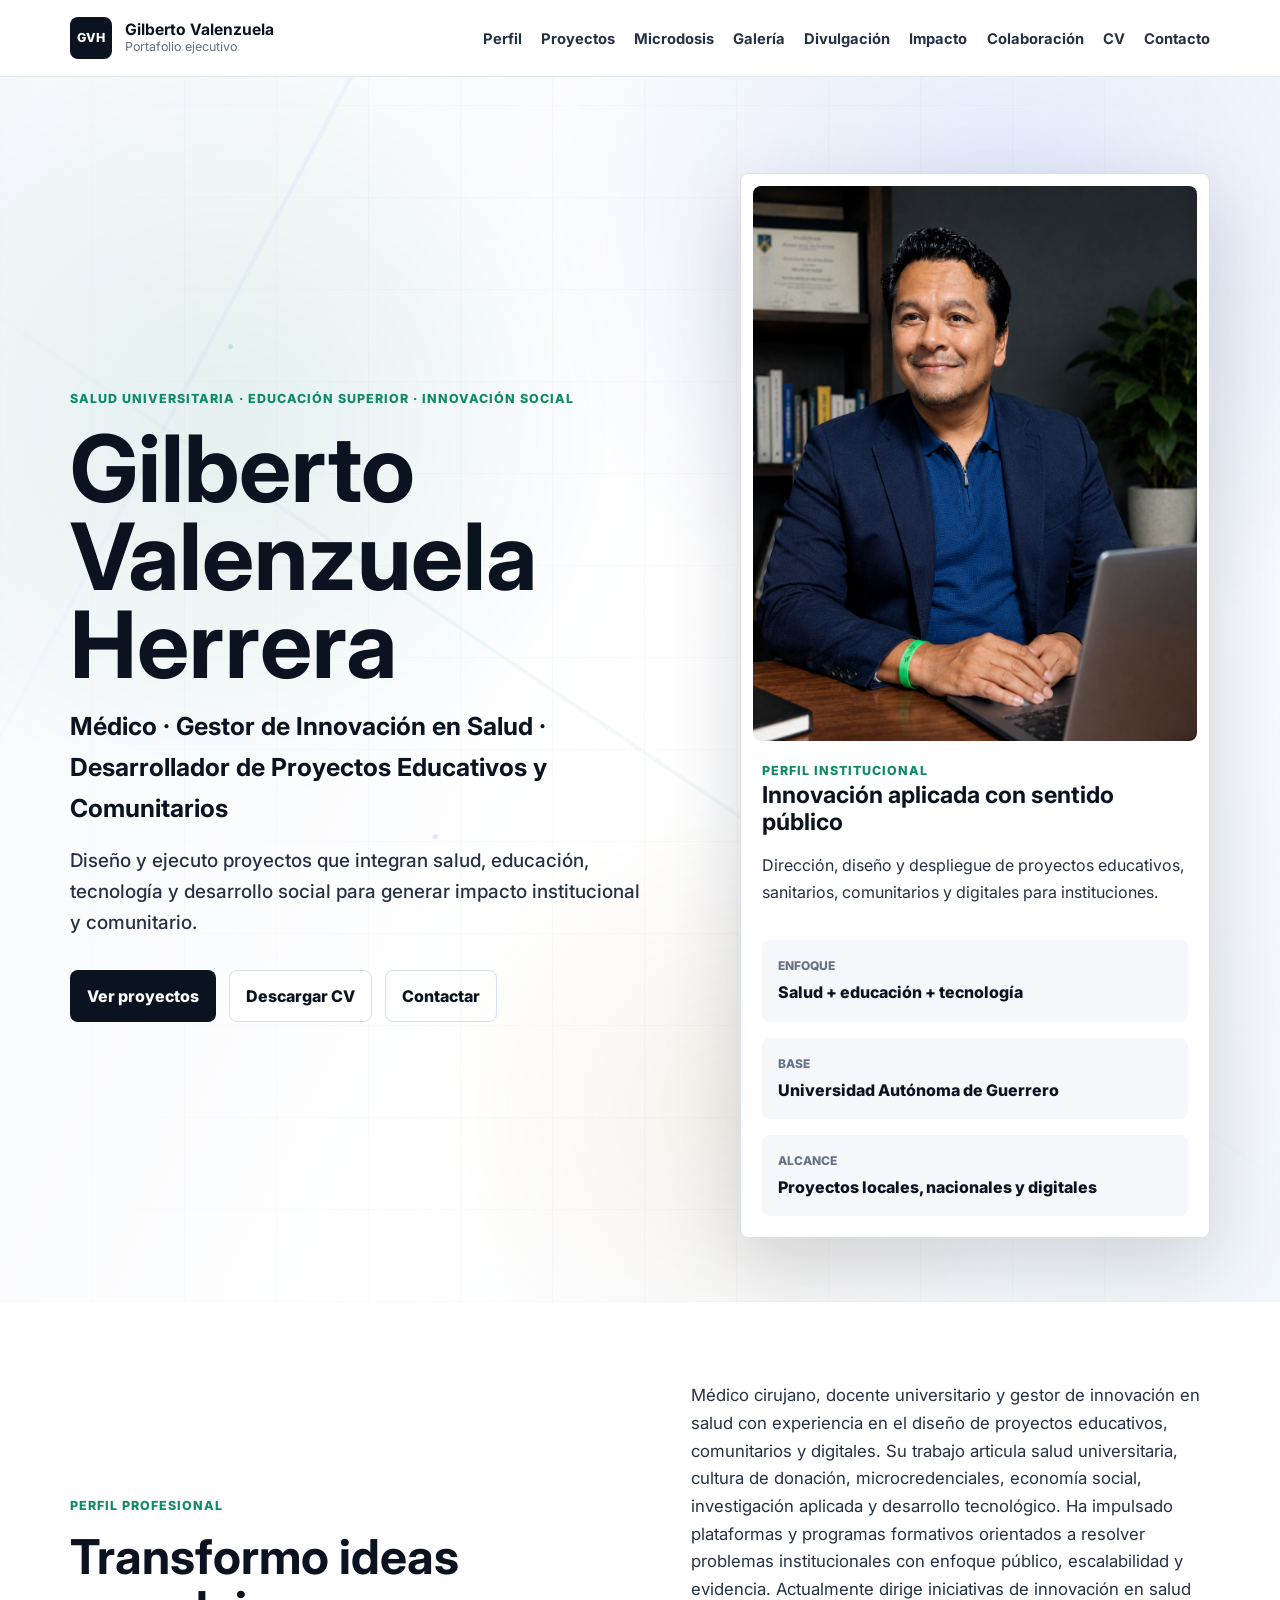
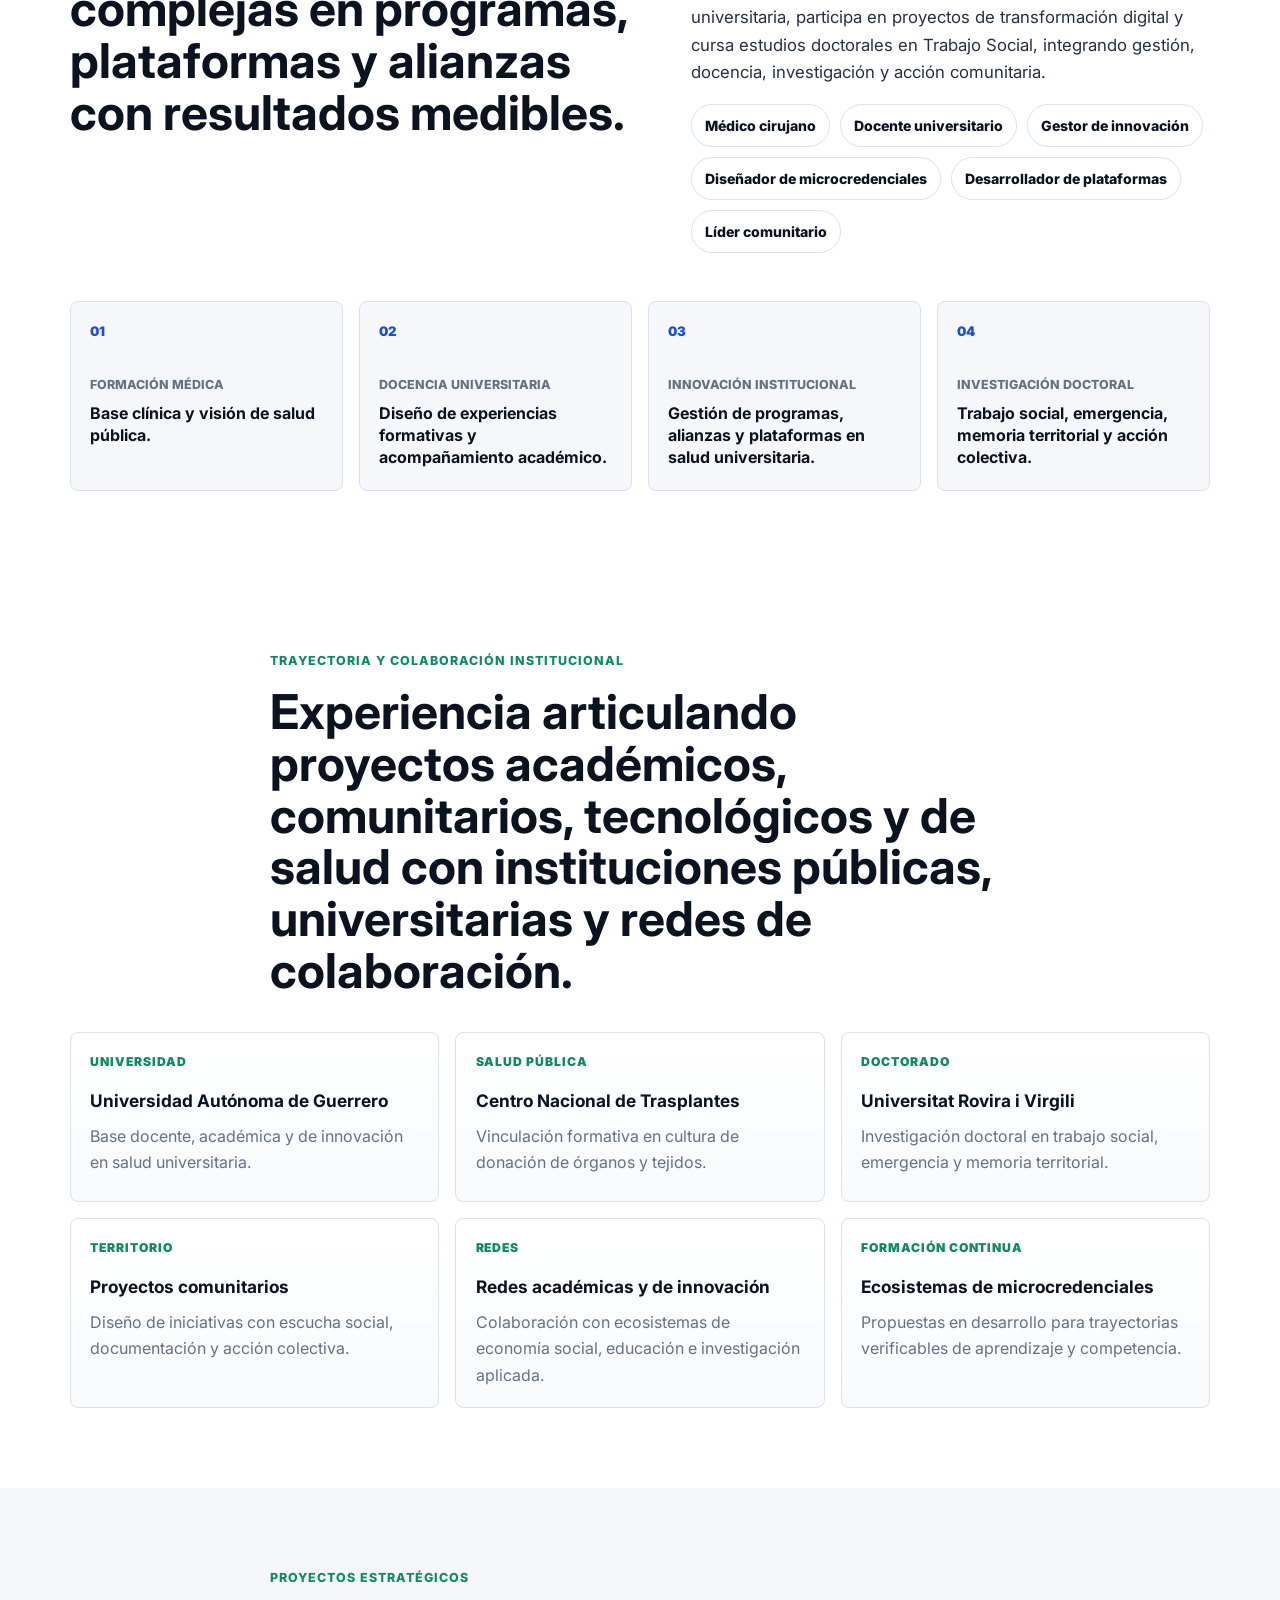
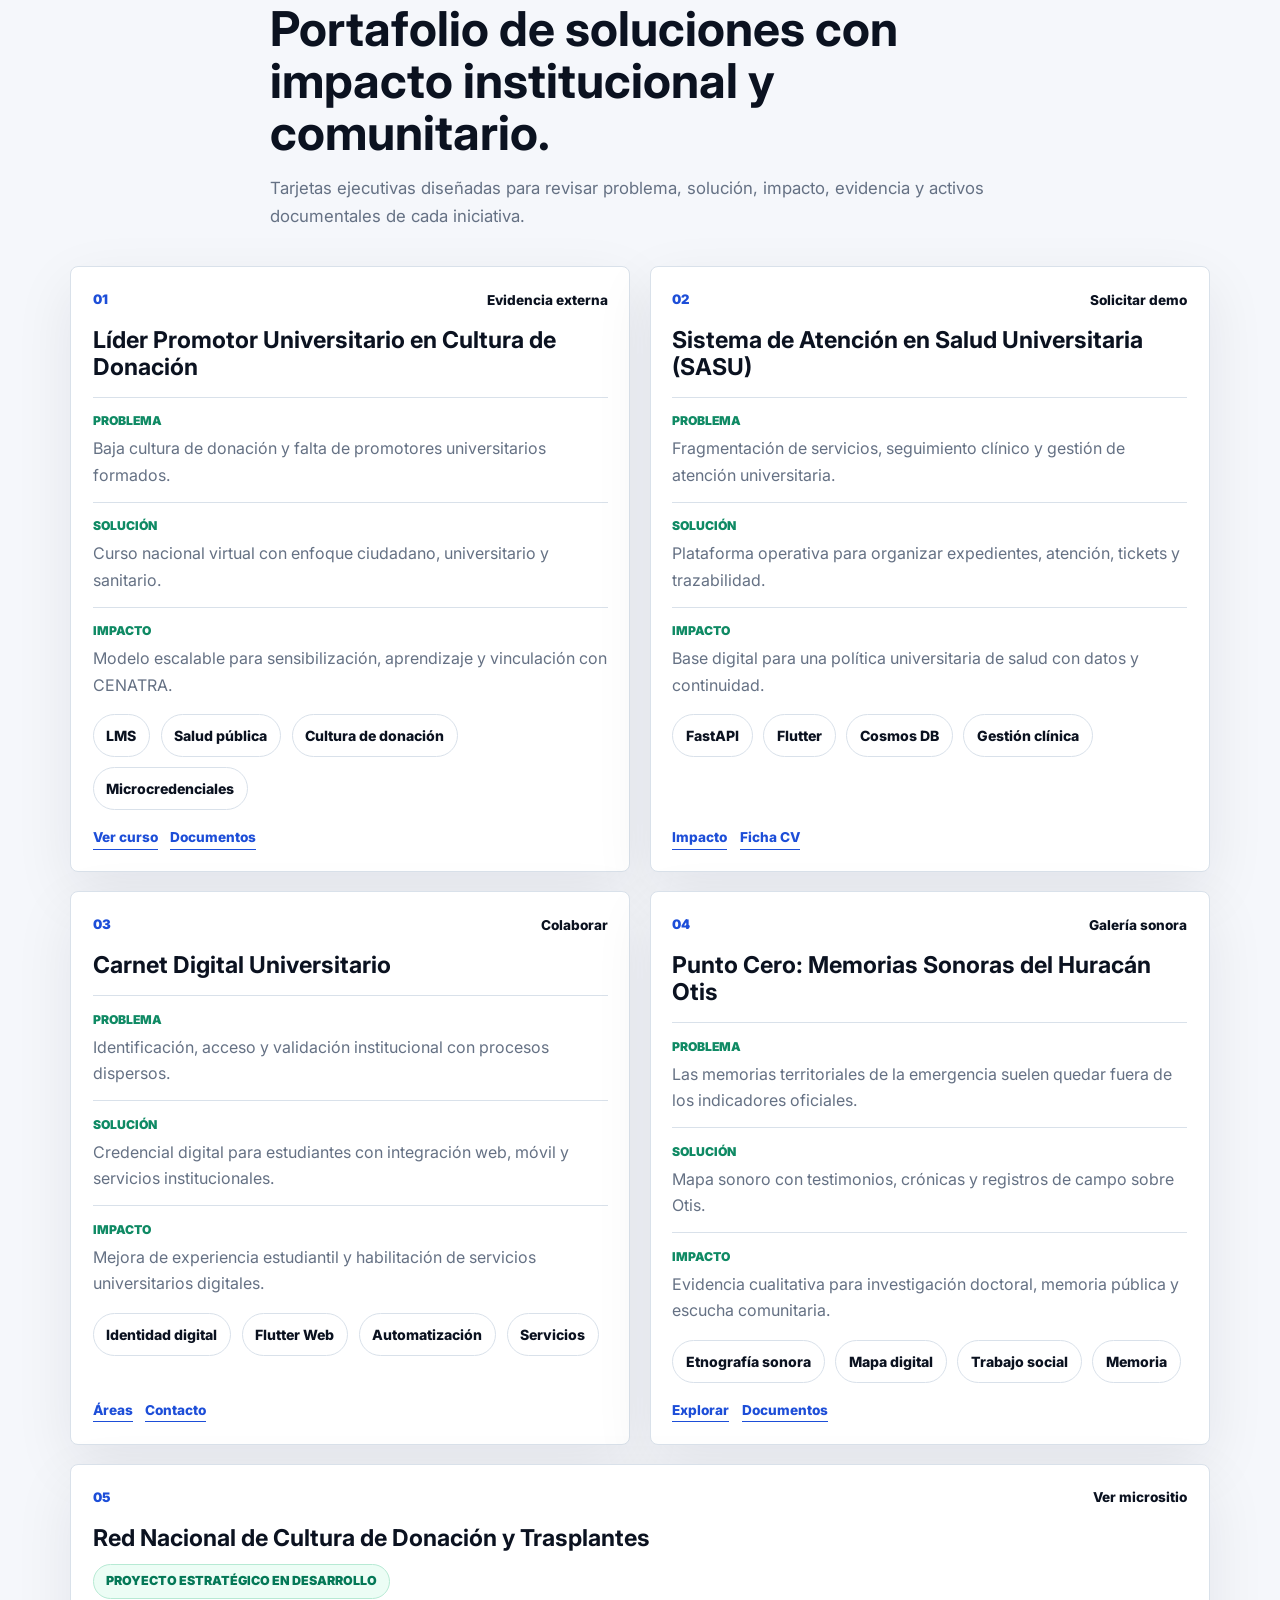
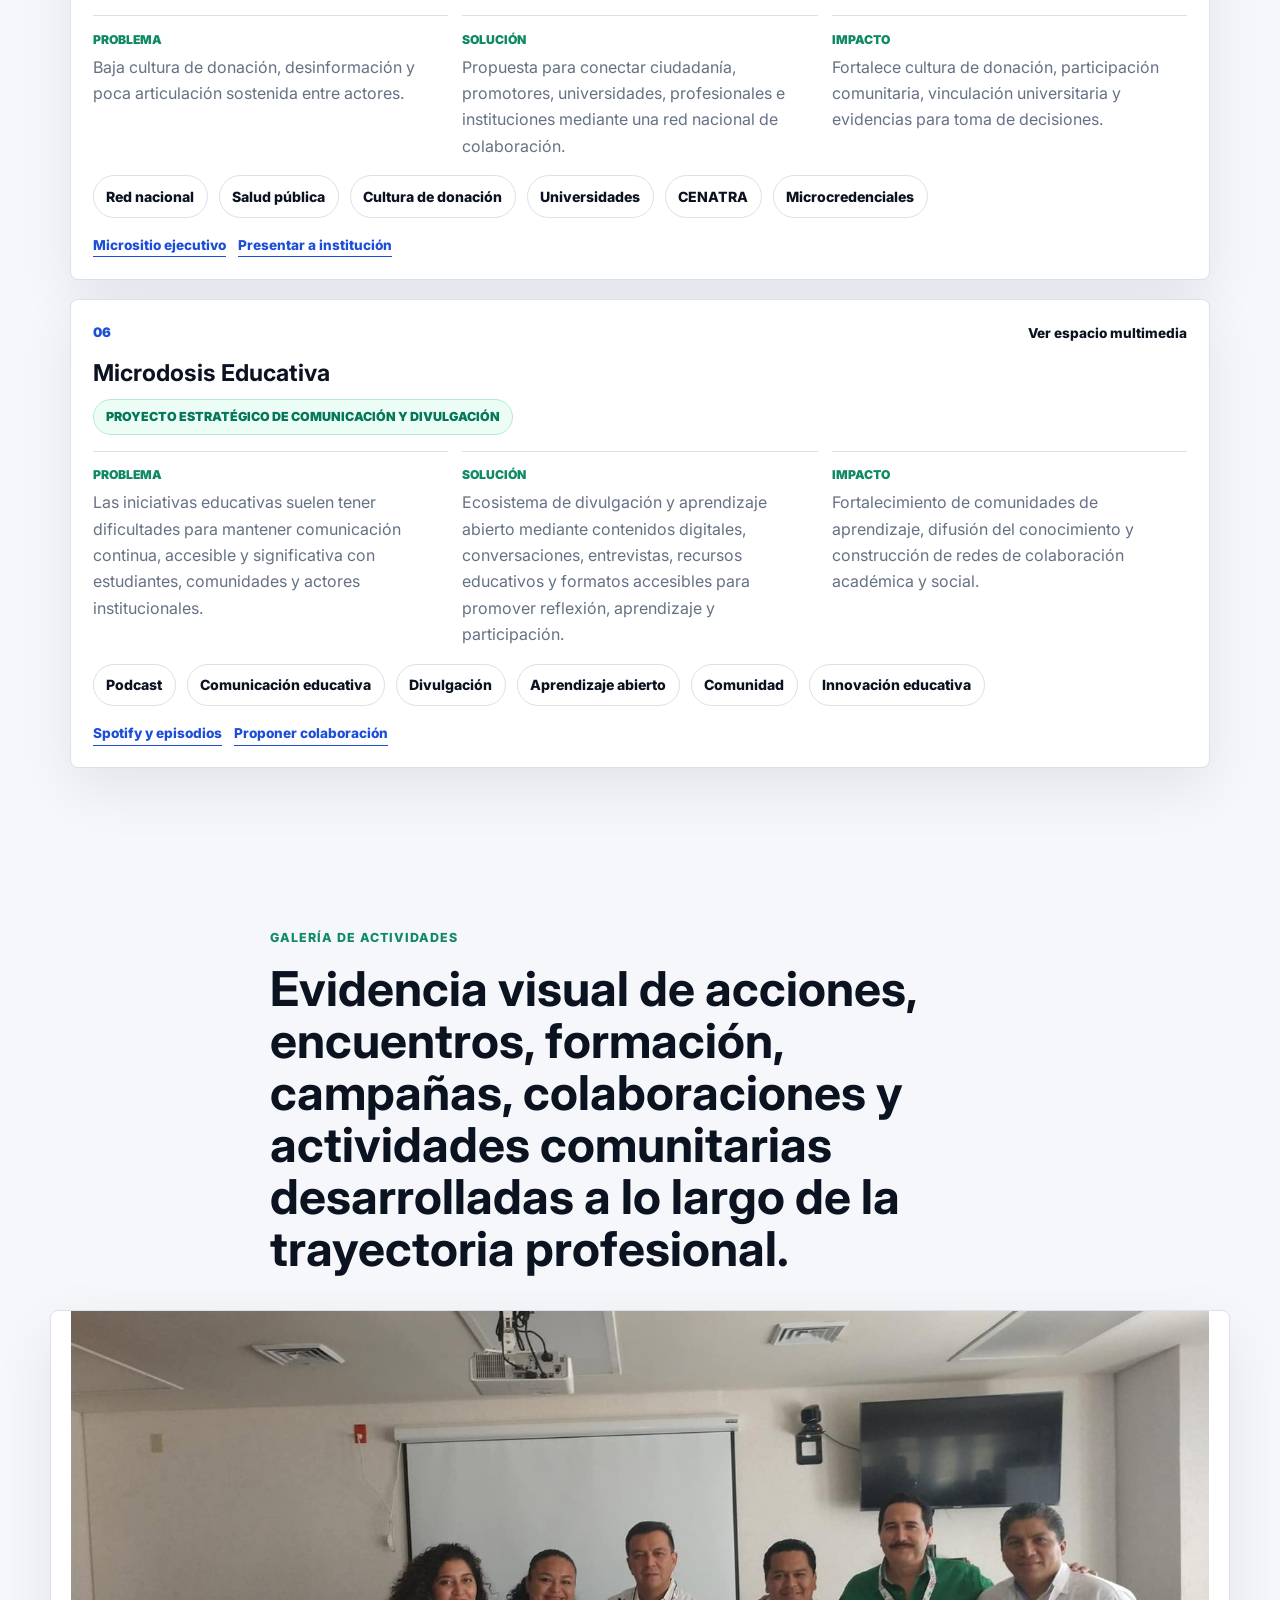
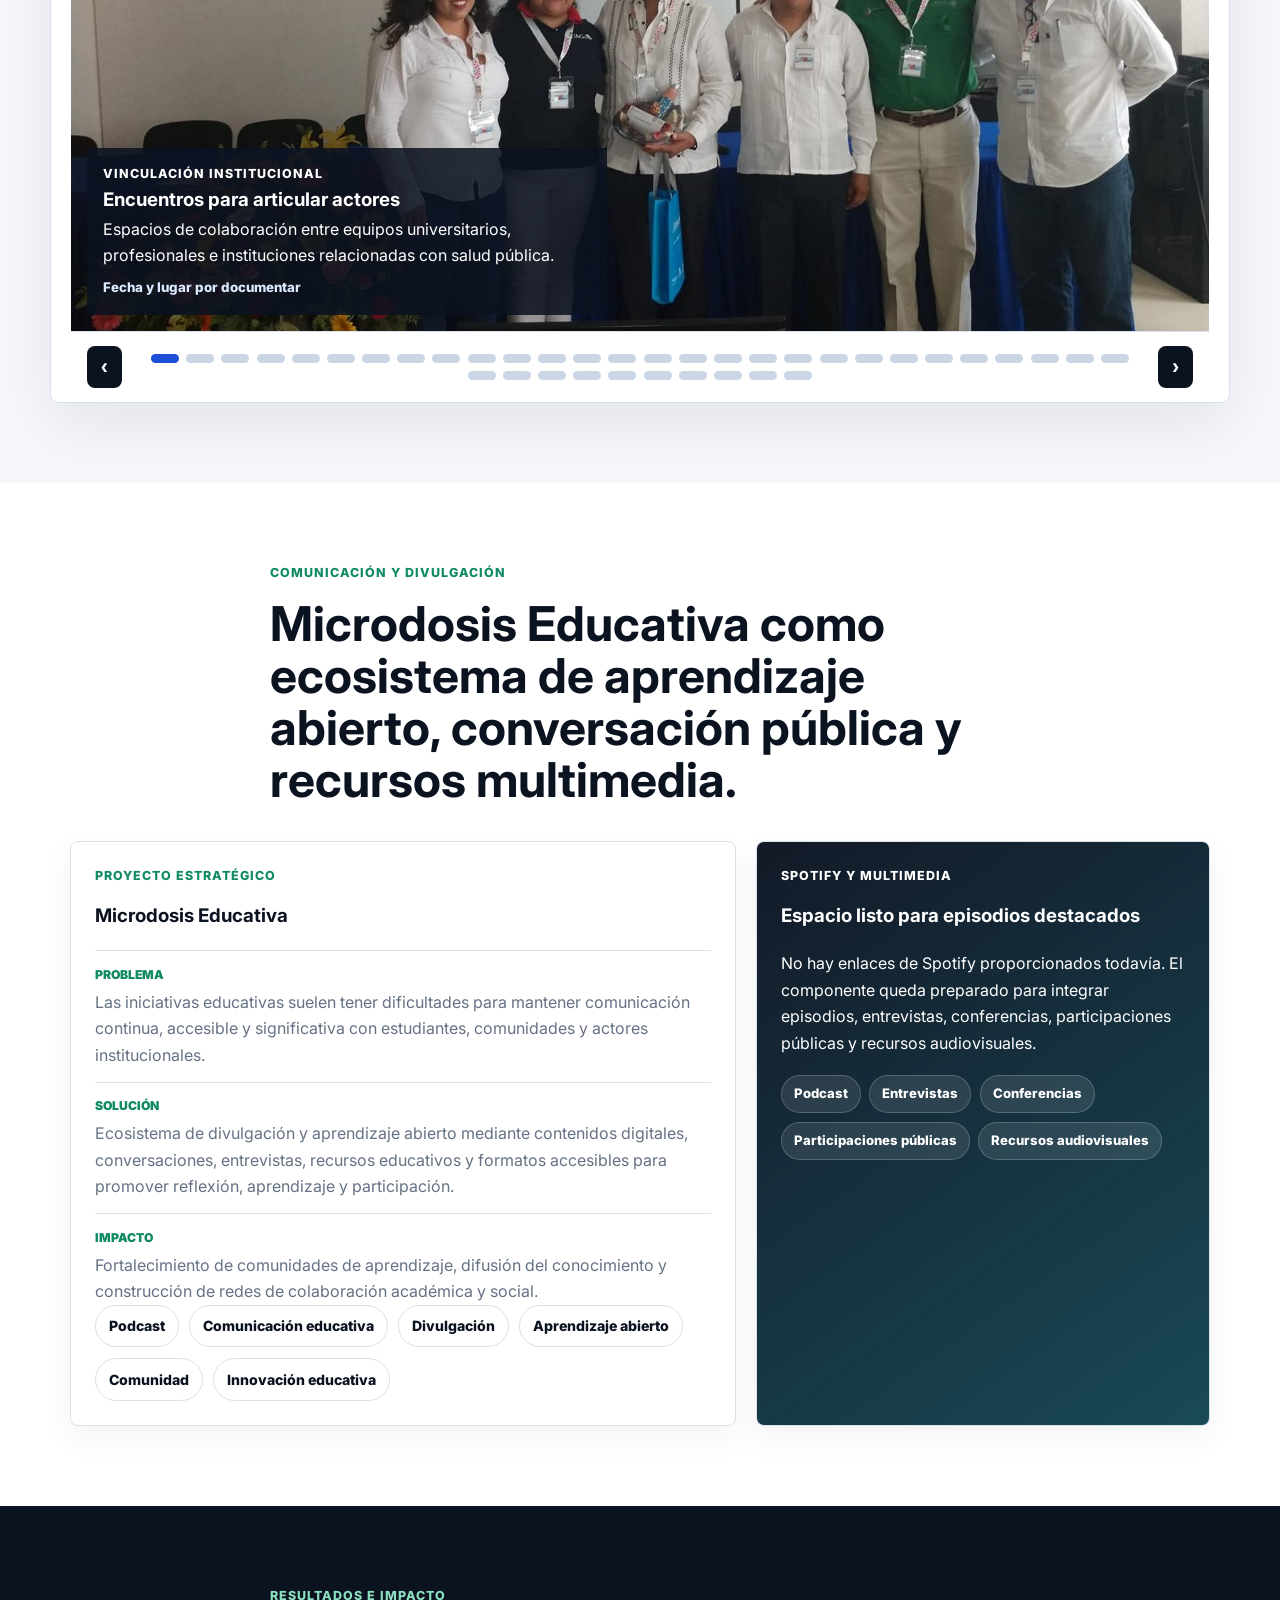
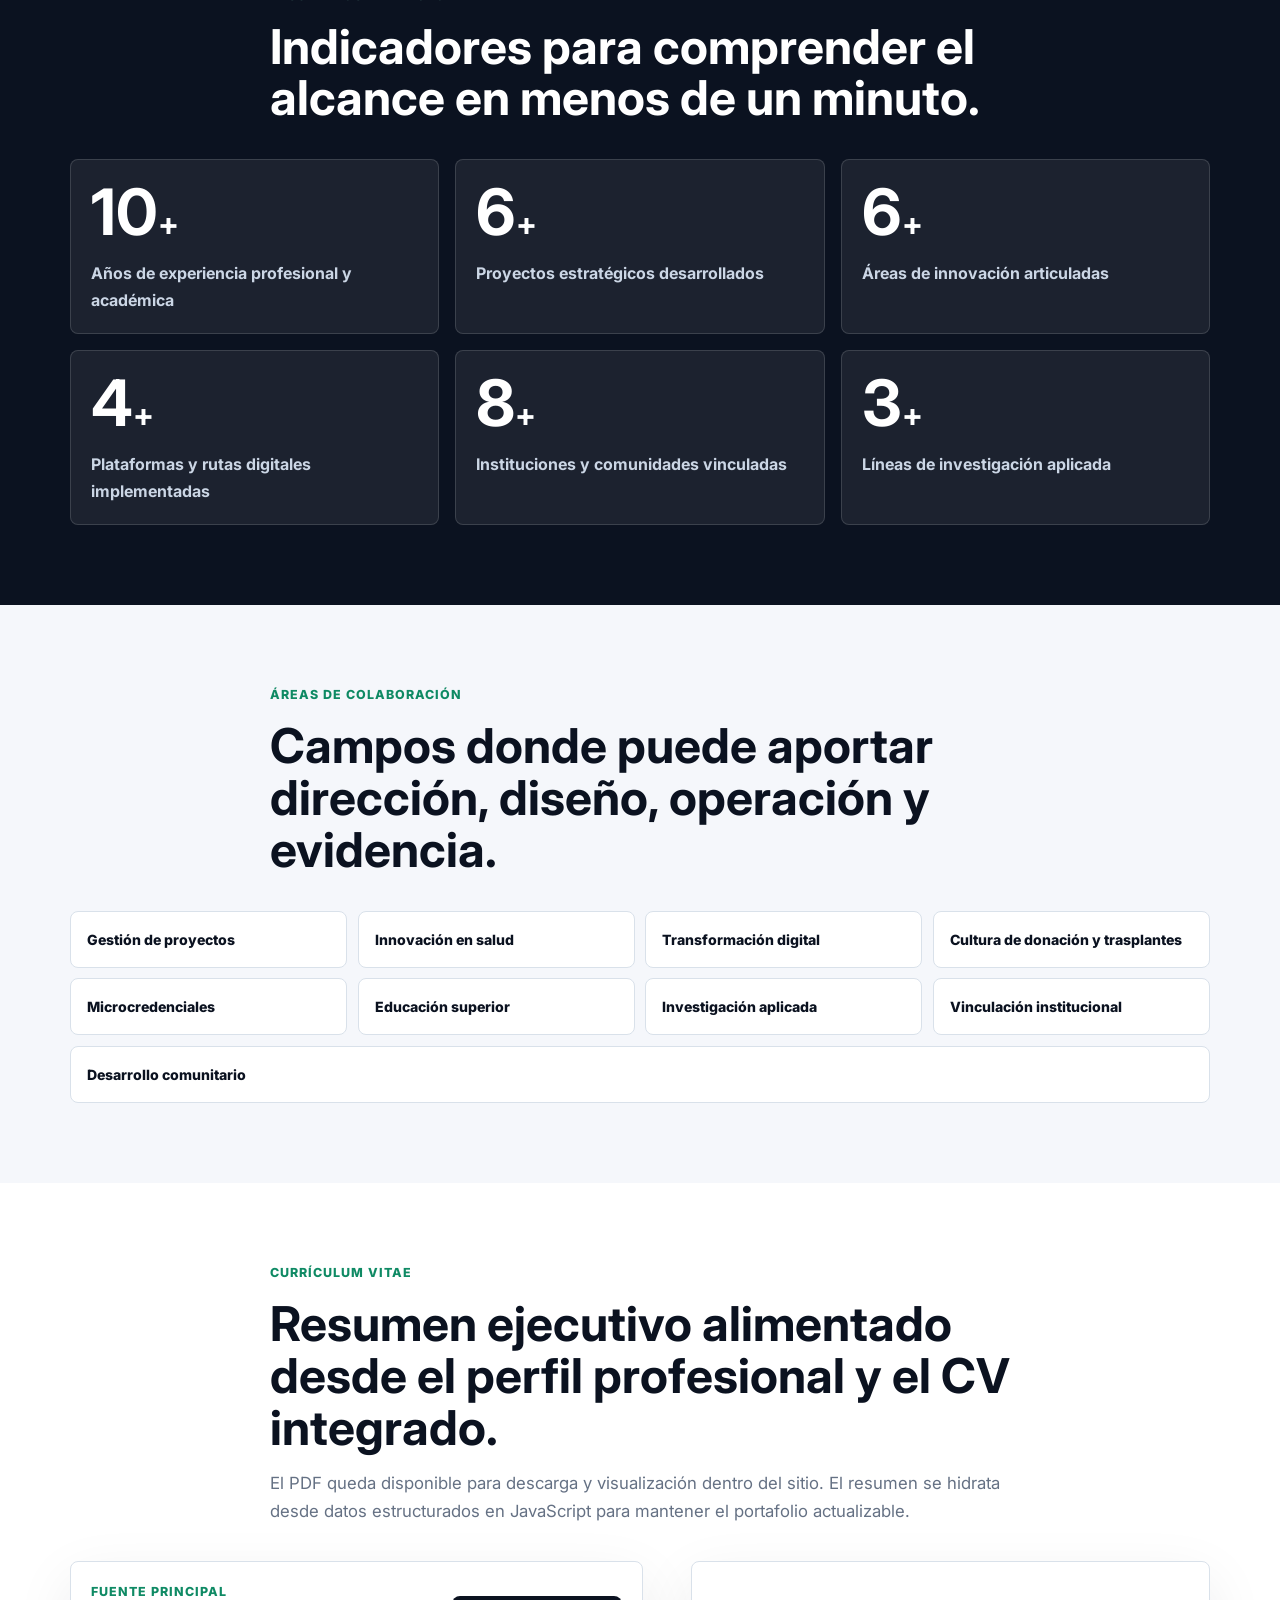
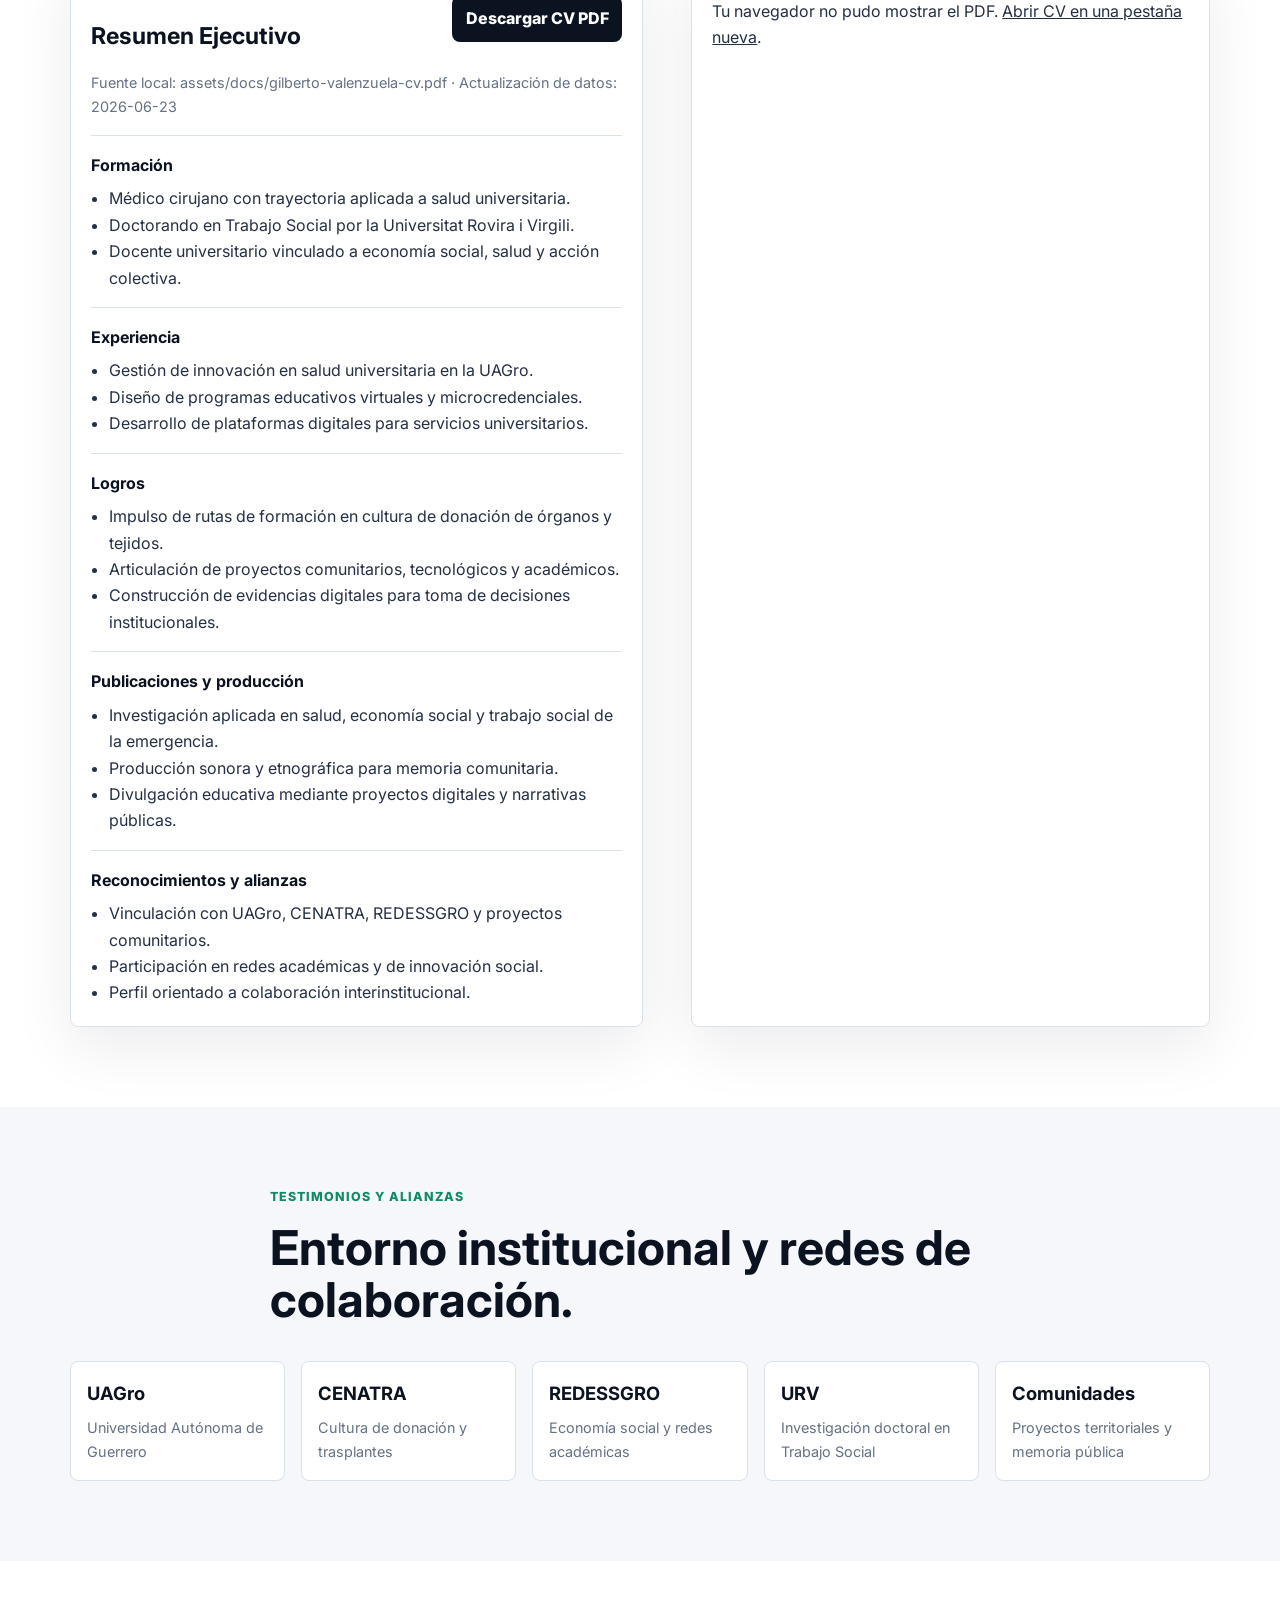
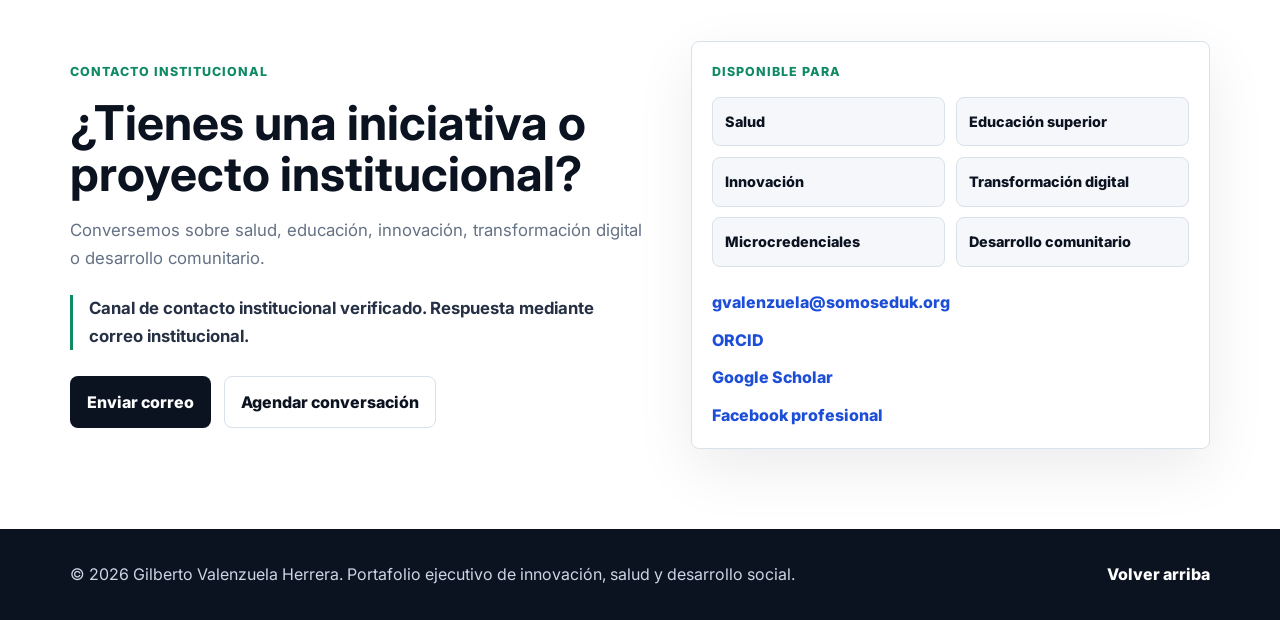
==== index.html @ 9e5cc642 "Reubica galeria y Microdosis en CVU" ====
﻿<!DOCTYPE html>
<html lang="es">
<head>
    <meta charset="UTF-8">
    <meta name="viewport" content="width=device-width, initial-scale=1.0">
    <title>Gilberto Valenzuela Herrera | CVU Digital y Portafolio Ejecutivo</title>
    <meta name="description" content="Médico, gestor de innovación en salud y desarrollador de proyectos educativos, tecnológicos y comunitarios.">
    <meta name="author" content="Gilberto Valenzuela Herrera">
    <meta name="theme-color" content="#0b1220">
    <meta property="og:type" content="profile">
    <meta property="og:title" content="Gilberto Valenzuela Herrera | CVU Digital y Portafolio Ejecutivo">
    <meta property="og:description" content="Médico, gestor de innovación en salud y desarrollador de proyectos educativos, tecnológicos y comunitarios.">
    <meta property="og:url" content="https://cvu.somoseduk.org/">
    <meta property="og:image" content="https://cvu.somoseduk.org/assets/img/gilberto-valenzuela-hero.png">
    <meta property="og:image:alt" content="Retrato profesional de Gilberto Valenzuela Herrera">
    <meta property="og:locale" content="es_MX">
    <link rel="canonical" href="https://cvu.somoseduk.org/">
    <link rel="preconnect" href="https://fonts.googleapis.com">
    <link rel="preconnect" href="https://fonts.gstatic.com" crossorigin>
    <link href="https://fonts.googleapis.com/css2?family=Inter:wght@400;500;600;700;800&display=swap" rel="stylesheet">
    <link rel="stylesheet" href="styles.css">
    <script type="application/ld+json">
    {
        "@context": "https://schema.org",
        "@type": "Person",
        "name": "Gilberto Valenzuela Herrera",
        "jobTitle": "Medico, gestor de innovacion en salud y desarrollador de proyectos educativos",
        "affiliation": {
            "@type": "CollegeOrUniversity",
            "name": "Universidad Autonoma de Guerrero"
        },
        "url": "https://cvu.somoseduk.org/",
        "sameAs": [
            "https://orcid.org/0000-0003-2443-1051",
            "https://scholar.google.es/citations?user=XbuuacoAAAAJ&hl=es",
            "https://www.facebook.com/Dr.Gilface/"
        ],
        "knowsAbout": [
            "Innovacion en salud",
            "Educacion superior",
            "Microcredenciales",
            "Transformacion digital",
            "Trabajo social de la emergencia",
            "Desarrollo comunitario"
        ]
    }
    </script>
</head>
<body>
    <a class="skip-link" href="#contenido">Saltar al contenido</a>

    <header class="site-header" data-header>
        <div class="container nav-shell">
            <a class="brand" href="#inicio" aria-label="Ir al inicio">
                <span class="brand-mark" aria-hidden="true">GVH</span>
                <span>
                    <strong>Gilberto Valenzuela</strong>
                    <small>Portafolio ejecutivo</small>
                </span>
            </a>

            <button class="menu-toggle" id="mobile-menu" type="button" aria-label="Abrir menú" aria-expanded="false" aria-controls="primary-nav">
                <span></span>
                <span></span>
                <span></span>
            </button>

            <nav class="primary-nav" id="primary-nav" aria-label="Navegación principal">
                <ul class="nav-links">
                    <li><a href="#perfil">Perfil</a></li>
                    <li><a href="#proyectos">Proyectos</a></li>
                    <li><a href="#microdosis">Microdosis</a></li>
                    <li><a href="#galeria">Galería</a></li>
                    <li><a href="#comunicacion">Divulgación</a></li>
                    <li><a href="#impacto">Impacto</a></li>
                    <li><a href="#colaboracion">Colaboración</a></li>
                    <li><a href="#cv">CV</a></li>
                    <li><a href="#contacto">Contacto</a></li>
                </ul>
            </nav>
        </div>
    </header>

    <main id="contenido">
        <section id="inicio" class="hero section">
            <div class="container hero-grid">
                <div class="hero-copy reveal">
                    <p class="eyebrow">Salud universitaria · Educación superior · Innovación social</p>
                    <h1>Gilberto Valenzuela Herrera</h1>
                    <p class="hero-subtitle">Médico · Gestor de Innovación en Salud · Desarrollador de Proyectos Educativos y Comunitarios</p>
                    <p class="hero-lede">Diseño y ejecuto proyectos que integran salud, educación, tecnología y desarrollo social para generar impacto institucional y comunitario.</p>
                    <div class="hero-actions" aria-label="Acciones principales">
                        <a class="btn btn-primary" href="#proyectos">Ver proyectos</a>
                        <a class="btn btn-secondary" href="assets/docs/gilberto-valenzuela-cv.pdf" download>Descargar CV</a>
                        <a class="btn btn-ghost" href="#contacto">Contactar</a>
                    </div>
                </div>

                <aside class="hero-portrait-card reveal" aria-label="Retrato y resumen ejecutivo">
                    <figure class="hero-portrait-frame">
                        <img src="assets/img/gilberto-valenzuela-hero.png" alt="Retrato profesional de Gilberto Valenzuela Herrera" width="1536" height="2048">
                    </figure>
                    <div class="hero-portrait-summary">
                        <div>
                            <p class="card-label">Perfil institucional</p>
                            <h2>Innovación aplicada con sentido público</h2>
                            <p>Dirección, diseño y despliegue de proyectos educativos, sanitarios, comunitarios y digitales para instituciones.</p>
                        </div>
                        <dl class="hero-proof">
                            <div>
                                <dt>Enfoque</dt>
                                <dd>Salud + educación + tecnología</dd>
                            </div>
                            <div>
                                <dt>Base</dt>
                                <dd>Universidad Autónoma de Guerrero</dd>
                            </div>
                            <div>
                                <dt>Alcance</dt>
                                <dd>Proyectos locales, nacionales y digitales</dd>
                            </div>
                        </dl>
                    </div>
                </aside>
            </div>
        </section>

        <section id="perfil" class="section profile-section">
            <div class="container two-column">
                <div class="section-copy reveal">
                    <p class="eyebrow">Perfil profesional</p>
                    <h2>Transformo ideas complejas en programas, plataformas y alianzas con resultados medibles.</h2>
                </div>
                <div class="profile-text reveal">
                    <p>
                        Médico cirujano, docente universitario y gestor de innovación en salud con experiencia en el diseño de proyectos educativos, comunitarios y digitales. Su trabajo articula salud universitaria, cultura de donación, microcredenciales, economía social, investigación aplicada y desarrollo tecnológico. Ha impulsado plataformas y programas formativos orientados a resolver problemas institucionales con enfoque público, escalabilidad y evidencia. Actualmente dirige iniciativas de innovación en salud universitaria, participa en proyectos de transformación digital y cursa estudios doctorales en Trabajo Social, integrando gestión, docencia, investigación y acción comunitaria.
                    </p>
                    <div class="capability-strip" aria-label="Capacidades destacadas">
                        <span>Médico cirujano</span>
                        <span>Docente universitario</span>
                        <span>Gestor de innovación</span>
                        <span>Diseñador de microcredenciales</span>
                        <span>Desarrollador de plataformas</span>
                        <span>Líder comunitario</span>
                    </div>
                </div>
            </div>

            <div class="container">
                <ol class="timeline reveal" aria-label="Trayectoria profesional">
                    <li>
                        <span>Formación médica</span>
                        <strong>Base clínica y visión de salud pública.</strong>
                    </li>
                    <li>
                        <span>Docencia universitaria</span>
                        <strong>Diseño de experiencias formativas y acompañamiento académico.</strong>
                    </li>
                    <li>
                        <span>Innovación institucional</span>
                        <strong>Gestión de programas, alianzas y plataformas en salud universitaria.</strong>
                    </li>
                    <li>
                        <span>Investigación doctoral</span>
                        <strong>Trabajo social, emergencia, memoria territorial y acción colectiva.</strong>
                    </li>
                </ol>
            </div>
        </section>

        <section id="trayectoria-institucional" class="section institutional-section">
            <div class="container section-heading reveal">
                <p class="eyebrow">Trayectoria y colaboración institucional</p>
                <h2>Experiencia articulando proyectos académicos, comunitarios, tecnológicos y de salud con instituciones públicas, universitarias y redes de colaboración.</h2>
            </div>

            <div class="container institutional-grid reveal">
                <article class="institutional-card">
                    <span>Universidad</span>
                    <strong>Universidad Autónoma de Guerrero</strong>
                    <p>Base docente, académica y de innovación en salud universitaria.</p>
                </article>
                <article class="institutional-card">
                    <span>Salud pública</span>
                    <strong>Centro Nacional de Trasplantes</strong>
                    <p>Vinculación formativa en cultura de donación de órganos y tejidos.</p>
                </article>
                <article class="institutional-card">
                    <span>Doctorado</span>
                    <strong>Universitat Rovira i Virgili</strong>
                    <p>Investigación doctoral en trabajo social, emergencia y memoria territorial.</p>
                </article>
                <article class="institutional-card">
                    <span>Territorio</span>
                    <strong>Proyectos comunitarios</strong>
                    <p>Diseño de iniciativas con escucha social, documentación y acción colectiva.</p>
                </article>
                <article class="institutional-card">
                    <span>Redes</span>
                    <strong>Redes académicas y de innovación</strong>
                    <p>Colaboración con ecosistemas de economía social, educación e investigación aplicada.</p>
                </article>
                <article class="institutional-card">
                    <span>Formación continua</span>
                    <strong>Ecosistemas de microcredenciales</strong>
                    <p>Propuestas en desarrollo para trayectorias verificables de aprendizaje y competencia.</p>
                </article>
            </div>
        </section>

        <section id="proyectos" class="section bg-soft">
            <div class="container section-heading reveal">
                <p class="eyebrow">Proyectos estratégicos</p>
                <h2>Portafolio de soluciones con impacto institucional y comunitario.</h2>
                <p>Tarjetas ejecutivas diseñadas para revisar problema, solución, impacto, evidencia y activos documentales de cada iniciativa.</p>
            </div>

            <div class="container project-grid">
                <article class="project-card reveal">
                    <div class="project-topline">
                        <span>01</span>
                        <a href="https://saberes.uagro.mx/" target="_blank" rel="noopener">Evidencia externa</a>
                    </div>
                    <h3>Líder Promotor Universitario en Cultura de Donación</h3>
                    <dl class="project-details">
                        <div><dt>Problema</dt><dd>Baja cultura de donación y falta de promotores universitarios formados.</dd></div>
                        <div><dt>Solución</dt><dd>Curso nacional virtual con enfoque ciudadano, universitario y sanitario.</dd></div>
                        <div><dt>Impacto</dt><dd>Modelo escalable para sensibilización, aprendizaje y vinculación con CENATRA.</dd></div>
                    </dl>
                    <div class="tag-list"><span>LMS</span><span>Salud pública</span><span>Cultura de donación</span><span>Microcredenciales</span></div>
                    <div class="project-actions">
                        <a href="https://saberes.uagro.mx/" target="_blank" rel="noopener">Ver curso</a>
                        <a href="cenatra-microcredenciales.html">Documentos</a>
                    </div>
                </article>

                <article class="project-card reveal">
                    <div class="project-topline">
                        <span>02</span>
                        <a href="#contacto">Solicitar demo</a>
                    </div>
                    <h3>Sistema de Atención en Salud Universitaria (SASU)</h3>
                    <dl class="project-details">
                        <div><dt>Problema</dt><dd>Fragmentación de servicios, seguimiento clínico y gestión de atención universitaria.</dd></div>
                        <div><dt>Solución</dt><dd>Plataforma operativa para organizar expedientes, atención, tickets y trazabilidad.</dd></div>
                        <div><dt>Impacto</dt><dd>Base digital para una política universitaria de salud con datos y continuidad.</dd></div>
                    </dl>
                    <div class="tag-list"><span>FastAPI</span><span>Flutter</span><span>Cosmos DB</span><span>Gestión clínica</span></div>
                    <div class="project-actions">
                        <a href="#impacto">Impacto</a>
                        <a href="#cv">Ficha CV</a>
                    </div>
                </article>

                <article class="project-card reveal">
                    <div class="project-topline">
                        <span>03</span>
                        <a href="#contacto">Colaborar</a>
                    </div>
                    <h3>Carnet Digital Universitario</h3>
                    <dl class="project-details">
                        <div><dt>Problema</dt><dd>Identificación, acceso y validación institucional con procesos dispersos.</dd></div>
                        <div><dt>Solución</dt><dd>Credencial digital para estudiantes con integración web, móvil y servicios institucionales.</dd></div>
                        <div><dt>Impacto</dt><dd>Mejora de experiencia estudiantil y habilitación de servicios universitarios digitales.</dd></div>
                    </dl>
                    <div class="tag-list"><span>Identidad digital</span><span>Flutter Web</span><span>Automatización</span><span>Servicios</span></div>
                    <div class="project-actions">
                        <a href="#colaboracion">Áreas</a>
                        <a href="#contacto">Contacto</a>
                    </div>
                </article>

                <article class="project-card reveal">
                    <div class="project-topline">
                        <span>04</span>
                        <a href="https://puntoceroacapulco.online/" target="_blank" rel="noopener">Galería sonora</a>
                    </div>
                    <h3>Punto Cero: Memorias Sonoras del Huracán Otis</h3>
                    <dl class="project-details">
                        <div><dt>Problema</dt><dd>Las memorias territoriales de la emergencia suelen quedar fuera de los indicadores oficiales.</dd></div>
                        <div><dt>Solución</dt><dd>Mapa sonoro con testimonios, crónicas y registros de campo sobre Otis.</dd></div>
                        <div><dt>Impacto</dt><dd>Evidencia cualitativa para investigación doctoral, memoria pública y escucha comunitaria.</dd></div>
                    </dl>
                    <div class="tag-list"><span>Etnografía sonora</span><span>Mapa digital</span><span>Trabajo social</span><span>Memoria</span></div>
                    <div class="project-actions">
                        <a href="https://puntoceroacapulco.online/" target="_blank" rel="noopener">Explorar</a>
                        <a href="#cv">Documentos</a>
                    </div>
                </article>

                <article class="project-card reveal project-card-wide">
                    <div class="project-topline">
                        <span>05</span>
                        <a href="cenatra-microcredenciales.html" aria-label="Ver micrositio ejecutivo de la Red Nacional de Cultura de Donación y Trasplantes">Ver micrositio</a>
                    </div>
                    <h3>Red Nacional de Cultura de Donación y Trasplantes</h3>
                    <p class="strategic-label">Proyecto estratégico en desarrollo</p>
                    <dl class="project-details details-grid">
                        <div><dt>Problema</dt><dd>Baja cultura de donación, desinformación y poca articulación sostenida entre actores.</dd></div>
                        <div><dt>Solución</dt><dd>Propuesta para conectar ciudadanía, promotores, universidades, profesionales e instituciones mediante una red nacional de colaboración.</dd></div>
                        <div><dt>Impacto</dt><dd>Fortalece cultura de donación, participación comunitaria, vinculación universitaria y evidencias para toma de decisiones.</dd></div>
                    </dl>
                    <div class="tag-list"><span>Red nacional</span><span>Salud pública</span><span>Cultura de donación</span><span>Universidades</span><span>CENATRA</span><span>Microcredenciales</span></div>
                    <div class="project-actions">
                        <a href="cenatra-microcredenciales.html">Micrositio ejecutivo</a>
                        <a href="#contacto">Presentar a institución</a>
                    </div>
                </article>

                <article id="microdosis" class="project-card reveal project-card-wide">
                    <div class="project-topline">
                        <span>06</span>
                        <a href="#comunicacion">Ver espacio multimedia</a>
                    </div>
                    <h3>Microdosis Educativa</h3>
                    <p class="strategic-label">Proyecto estratégico de comunicación y divulgación</p>
                    <dl class="project-details details-grid">
                        <div><dt>Problema</dt><dd>Las iniciativas educativas suelen tener dificultades para mantener comunicación continua, accesible y significativa con estudiantes, comunidades y actores institucionales.</dd></div>
                        <div><dt>Solución</dt><dd>Ecosistema de divulgación y aprendizaje abierto mediante contenidos digitales, conversaciones, entrevistas, recursos educativos y formatos accesibles para promover reflexión, aprendizaje y participación.</dd></div>
                        <div><dt>Impacto</dt><dd>Fortalecimiento de comunidades de aprendizaje, difusión del conocimiento y construcción de redes de colaboración académica y social.</dd></div>
                    </dl>
                    <div class="tag-list"><span>Podcast</span><span>Comunicación educativa</span><span>Divulgación</span><span>Aprendizaje abierto</span><span>Comunidad</span><span>Innovación educativa</span></div>
                    <div class="project-actions">
                        <a href="#comunicacion">Spotify y episodios</a>
                        <a href="#contacto">Proponer colaboración</a>
                    </div>
                </article>
            </div>
        </section>

        <section id="galeria" class="section bg-soft">
            <div class="container section-heading reveal">
                <p class="eyebrow">Galería de actividades</p>
                <h2>Evidencia visual de acciones, encuentros, formación, campañas, colaboraciones y actividades comunitarias desarrolladas a lo largo de la trayectoria profesional.</h2>
            </div>

            <div class="container activity-carousel reveal" data-carousel aria-label="Carrusel institucional de actividades">
                <div class="carousel-empty">
                    <p class="card-label">Galería integrada</p>
                    <h3>Actividades documentadas</h3>
                    <p>Registro visual de acciones profesionales, encuentros institucionales, formación universitaria, divulgación, trabajo territorial y colaboración comunitaria.</p>
                </div>
                <div class="carousel-viewport" aria-live="polite">
                    <div class="carousel-track">
                        <article class="carousel-slide">
                            <img src="assets/galeria/42780503-274758253144183-8394045772194119680-n.jpg" alt="Encuentro institucional sobre cultura de donación y trasplantes">
                            <div class="carousel-caption">
                                <p class="card-label">Vinculación institucional</p>
                                <h3>Encuentros para articular actores</h3>
                                <p>Espacios de colaboración entre equipos universitarios, profesionales e instituciones relacionadas con salud pública.</p>
                                <small>Fecha y lugar por documentar</small>
                            </div>
                        </article>
                        <article class="carousel-slide">
                            <img src="assets/galeria/82117373-511780229441983-5168309618165678080-n.jpg" alt="Actividad universitaria de sensibilización sobre donación de órganos y tejidos">
                            <div class="carousel-caption">
                                <p class="card-label">Aprendizaje comunitario</p>
                                <h3>Materiales para conversar y aprender</h3>
                                <p>Dinámicas educativas que acercan la cultura de donación a estudiantes y comunidades de aprendizaje.</p>
                                <small>Fecha y lugar por documentar</small>
                            </div>
                        </article>
                        <article class="carousel-slide">
                            <img src="assets/galeria/88205470-542772219676117-9129128419882172416-n.jpg" alt="Colaboradoras de salud durante actividad de cultura de donación">
                            <div class="carousel-caption">
                                <p class="card-label">Salud pública</p>
                                <h3>Promoción desde equipos de salud</h3>
                                <p>Participación de perfiles sanitarios en actividades de sensibilización y acompañamiento institucional.</p>
                                <small>Fecha y lugar por documentar</small>
                            </div>
                        </article>
                        <article class="carousel-slide">
                            <img src="assets/galeria/88213077-541131899840149-7530272654343798784-n.jpg" alt="Grupo universitario en actividad formativa sobre cultura de donación">
                            <div class="carousel-caption">
                                <p class="card-label">Formación universitaria</p>
                                <h3>Comunidades estudiantiles activas</h3>
                                <p>Sesiones con estudiantes para fortalecer conocimiento, participación y liderazgo social.</p>
                                <small>Fecha y lugar por documentar</small>
                            </div>
                        </article>
                        <article class="carousel-slide">
                            <img src="assets/galeria/89283348-546145932672079-7576872641483505664-n.jpg" alt="Estudiantes participando en actividad educativa de salud">
                            <div class="carousel-caption">
                                <p class="card-label">Trabajo en aula</p>
                                <h3>Actividades de aprendizaje aplicado</h3>
                                <p>Ejercicios de participación y registro para construir experiencias de sensibilización más cercanas.</p>
                                <small>Fecha y lugar por documentar</small>
                            </div>
                        </article>
                        <article class="carousel-slide">
                            <img src="assets/galeria/89358606-546146036005402-7268066412751486976-n.jpg" alt="Jóvenes promotores en actividad educativa sobre donación">
                            <div class="carousel-caption">
                                <p class="card-label">Promotores</p>
                                <h3>Juventud como motor de sensibilización</h3>
                                <p>Participación estudiantil en actividades que conectan educación, salud y servicio comunitario.</p>
                                <small>Fecha y lugar por documentar</small>
                            </div>
                        </article>
                        <article class="carousel-slide">
                            <img src="assets/galeria/89849191-545578092728863-8092150798676393984-n.jpg" alt="Grupo amplio de estudiantes en aula universitaria">
                            <div class="carousel-caption">
                                <p class="card-label">Alcance formativo</p>
                                <h3>Sesiones con grupos universitarios</h3>
                                <p>Actividades colectivas para impulsar conversación informada y liderazgo comunitario.</p>
                                <small>Fecha y lugar por documentar</small>
                            </div>
                        </article>
                        <article class="carousel-slide">
                            <img src="assets/galeria/118401898-4376890172352795-2136881559039186889-n.jpg" alt="Entrega de carnet y acompañamiento universitario">
                            <div class="carousel-caption">
                                <p class="card-label">Gestión y evidencia</p>
                                <h3>Procesos con registro institucional</h3>
                                <p>Documentación de participación y acompañamiento en acciones universitarias de sensibilización.</p>
                                <small>Fecha y lugar por documentar</small>
                            </div>
                        </article>
                        <article class="carousel-slide">
                            <img src="assets/galeria/119103141-664173030869368-7360178131307284863-n.jpg" alt="Producción audiovisual para documentación de proyectos">
                            <div class="carousel-caption">
                                <p class="card-label">Comunicación pública</p>
                                <h3>Documentación audiovisual</h3>
                                <p>Producción de materiales para ampliar la conversación pública y la memoria del proyecto.</p>
                                <small>Fecha y lugar por documentar</small>
                            </div>
                        </article>
                        <article class="carousel-slide">
                            <img src="assets/galeria/130026455-729828184303852-6035223798660888174-n.jpg" alt="Autoridades mostrando documentos de colaboración sobre donación">
                            <div class="carousel-caption">
                                <p class="card-label">Articulación pública</p>
                                <h3>Agenda institucional documentada</h3>
                                <p>Momentos de trabajo público asociados a la promoción de la cultura de donación.</p>
                                <small>Fecha y lugar por documentar</small>
                            </div>
                        </article>
                        <article class="carousel-slide">
                            <img src="assets/galeria/470182848-1610609886225673-5759433640432196200-n.jpg" alt="Equipo de salud en encuentro institucional">
                            <div class="carousel-caption">
                                <p class="card-label">Red profesional</p>
                                <h3>Participación de equipos sanitarios</h3>
                                <p>Colaboración con personal de salud para fortalecer mensajes, procesos y continuidad.</p>
                                <small>Fecha y lugar por documentar</small>
                            </div>
                        </article>
                        <article class="carousel-slide">
                            <img src="assets/galeria/470223140-1610610149558980-6524607929347515518-n.jpg" alt="Participantes con materiales de cultura de donación en mesa de trabajo">
                            <div class="carousel-caption">
                                <p class="card-label">Sensibilización</p>
                                <h3>Materiales para promover conversación</h3>
                                <p>Recursos impresos y actividades presenciales orientadas a informar y vincular actores.</p>
                                <small>Fecha y lugar por documentar</small>
                            </div>
                        </article>
                        <article class="carousel-slide">
                            <img src="assets/galeria/724824662-1321313270088914-4287446018662117139-n.jpg" alt="Reunión virtual con plataforma Saberes UAGro para formación">
                            <div class="carousel-caption">
                                <p class="card-label">Ecosistema digital</p>
                                <h3>Formación apoyada en plataformas</h3>
                                <p>Sesiones virtuales para analizar herramientas de aprendizaje y colaboración institucional.</p>
                                <small>Fecha y lugar por documentar</small>
                            </div>
                        </article>
                        <article class="carousel-slide">
                            <img src="assets/galeria/651675441-34615607581387656-213224193553267644-n.jpg" alt="Equipo universitario en reunión de coordinación regional">
                            <div class="carousel-caption">
                                <p class="card-label">Coordinación universitaria</p>
                                <h3>Reuniones de trabajo y seguimiento</h3>
                                <p>Espacios para revisar rutas de colaboración, operación y vinculación territorial.</p>
                                <small>Fecha y lugar por documentar</small>
                            </div>
                        </article>
                        <article class="carousel-slide">
                            <img src="assets/galeria/485853042-977795187774059-4164011382904889279-n.jpg" alt="Mesa institucional de trabajo en universidad">
                            <div class="carousel-caption">
                                <p class="card-label">Mesa de trabajo</p>
                                <h3>Planeación con actores institucionales</h3>
                                <p>Diálogos para conectar capacidades universitarias, necesidades públicas y seguimiento operativo.</p>
                                <small>Fecha y lugar por documentar</small>
                            </div>
                        </article>
                        <article class="carousel-slide">
                            <img src="assets/galeria/487454168-977795111107400-7263365022014004842-n.jpg" alt="Grupo de colaboración institucional en oficina universitaria">
                            <div class="carousel-caption">
                                <p class="card-label">Colaboración</p>
                                <h3>Equipos que habilitan continuidad</h3>
                                <p>Reuniones para sostener acuerdos de trabajo, intercambio y coordinación académica.</p>
                                <small>Fecha y lugar por documentar</small>
                            </div>
                        </article>
                        <article class="carousel-slide">
                            <img src="assets/galeria/518242650-30630491696565951-3356235146447308489-n.jpg" alt="Entrega de constancia en espacio universitario">
                            <div class="carousel-caption">
                                <p class="card-label">Reconocimiento</p>
                                <h3>Evidencias de participación</h3>
                                <p>Registro de actividades formativas y reconocimiento de trayectorias de aprendizaje.</p>
                                <small>Fecha y lugar por documentar</small>
                            </div>
                        </article>
                        <article class="carousel-slide">
                            <img src="assets/galeria/img-20260324-120559.jpg" alt="Presentación de proyecto en oficina institucional">
                            <div class="carousel-caption">
                                <p class="card-label">Presentación ejecutiva</p>
                                <h3>Socialización de propuestas</h3>
                                <p>Momentos de exposición y revisión de iniciativas con actores de decisión.</p>
                                <small>Fecha y lugar por documentar</small>
                            </div>
                        </article>
                        <article class="carousel-slide">
                            <img src="assets/galeria/img-20260325-105538.jpg" alt="Auditorio universitario durante presentación institucional">
                            <div class="carousel-caption">
                                <p class="card-label">Participación pública</p>
                                <h3>Encuentros con comunidad universitaria</h3>
                                <p>Actividades abiertas para compartir experiencias, aprendizajes y líneas de acción.</p>
                                <small>Fecha y lugar por documentar</small>
                            </div>
                        </article>
                        <article class="carousel-slide">
                            <img src="assets/galeria/img-20260325-113132.jpg" alt="Encuentro académico de economía social en UAGro">
                            <div class="carousel-caption">
                                <p class="card-label">Agenda académica</p>
                                <h3>Intersección con economía social</h3>
                                <p>Vinculación de salud, educación, comunidad y desarrollo social desde espacios universitarios.</p>
                                <small>Fecha y lugar por documentar</small>
                            </div>
                        </article>
                        <article class="carousel-slide">
                            <img src="assets/galeria/img-20260221-100128.jpg" alt="Mesa de grabación de podcast con participantes">
                            <div class="carousel-caption">
                                <p class="card-label">Microdosis Educativa</p>
                                <h3>Conversaciones para divulgar</h3>
                                <p>Producción sonora y entrevistas para traducir proyectos públicos en narrativas accesibles.</p>
                                <small>Fecha y lugar por documentar</small>
                            </div>
                        </article>
                        <article class="carousel-slide">
                            <img src="assets/galeria/728399574-36788760100739049-2504380143174636119-n.jpg" alt="Collage de trayectoria comunitaria, educativa y de salud de Gilberto Valenzuela">
                            <div class="carousel-caption">
                                <p class="card-label">Trayectoria territorial</p>
                                <h3>Salud, educación y comunidad</h3>
                                <p>Imagen de síntesis sobre proyectos que integran escucha social, innovación y acción comunitaria.</p>
                                <small>Material gráfico integrado</small>
                            </div>
                        </article>
                        <article class="carousel-slide">
                            <img src="assets/galeria/img-20251119-202356.jpg" alt="Insignia de Líder Promotor Universitario en Cultura de Donación de Órganos y Tejidos">
                            <div class="carousel-caption">
                                <p class="card-label">Identidad formativa</p>
                                <h3>Insignias y cultura de donación</h3>
                                <p>Recursos simbólicos que ayudan a reconocer participación, aprendizaje y compromiso social.</p>
                                <small>Material de referencia</small>
                            </div>
                        </article>
                        <article class="carousel-slide">
                            <img src="assets/galeria/589608098-32846420708306361-6611165396263500529-n.jpg" alt="Encuentro institucional con representantes universitarios">
                            <div class="carousel-caption">
                                <p class="card-label">Representación institucional</p>
                                <h3>Participación en espacios de alto nivel</h3>
                                <p>Presencia en encuentros académicos e institucionales para ampliar redes de colaboración.</p>
                                <small>Fecha y lugar por documentar</small>
                            </div>
                        </article>
                        <article class="carousel-slide">
                            <img src="assets/galeria/487508457-29194619560153179-6842352753616486652-n.jpg" alt="Grupo artístico y universitario en actividad cultural">
                            <div class="carousel-caption">
                                <p class="card-label">Cultura y comunidad</p>
                                <h3>Recursos creativos para conectar</h3>
                                <p>La comunicación cultural también puede abrir conversaciones sobre salud, cuidado y participación.</p>
                                <small>Fecha y lugar por documentar</small>
                            </div>
                        </article>
                        <article class="carousel-slide">
                            <img src="assets/galeria/493024863-29447109511570848-8114854475448846816-n.jpg" alt="Actividad lúdica con niñas, niños y equipo comunitario">
                            <div class="carousel-caption">
                                <p class="card-label">Acción comunitaria</p>
                                <h3>Lenguajes cercanos para educar</h3>
                                <p>Actividades lúdicas como puente para acercar mensajes de cuidado, salud y colaboración.</p>
                                <small>Fecha y lugar por documentar</small>
                            </div>
                        </article>
                        <article class="carousel-slide">
                            <img src="assets/galeria/515495393-30426203123661477-3633753819989719299-n.jpg" alt="Actividad escénica comunitaria con niñas y niños">
                            <div class="carousel-caption">
                                <p class="card-label">Divulgación creativa</p>
                                <h3>Escena, juego y aprendizaje</h3>
                                <p>La participación cultural ayuda a llevar mensajes públicos a públicos diversos.</p>
                                <small>Fecha y lugar por documentar</small>
                            </div>
                        </article>
                        <article class="carousel-slide">
                            <img src="assets/galeria/508592398-30229710299977428-1634259589114801531-n.jpg" alt="Grupo comunitario con niñas y niños en actividad social">
                            <div class="carousel-caption">
                                <p class="card-label">Territorio</p>
                                <h3>Trabajo con comunidades</h3>
                                <p>Acciones que ponen al centro la presencia territorial, la escucha y la colaboración cotidiana.</p>
                                <small>Fecha y lugar por documentar</small>
                            </div>
                        </article>
                        <article class="carousel-slide">
                            <img src="assets/galeria/486491230-29087300320885104-127606407026547555-n.jpg" alt="Grupo comunitario en jornada territorial al aire libre">
                            <div class="carousel-caption">
                                <p class="card-label">Red territorial</p>
                                <h3>Participación comunitaria organizada</h3>
                                <p>Experiencias de colaboración que muestran la importancia de trabajar con comunidades e instituciones.</p>
                                <small>Fecha y lugar por documentar</small>
                            </div>
                        </article>
                        <article class="carousel-slide">
                            <img src="assets/galeria/488167502-29192552420359893-2902925762022895097-n.jpg" alt="Jornada comunitaria de trabajo ambiental y territorial">
                            <div class="carousel-caption">
                                <p class="card-label">Acción colectiva</p>
                                <h3>Trabajo territorial con impacto social</h3>
                                <p>Actividades comunitarias que fortalecen confianza, coordinación y aprendizaje situado.</p>
                                <small>Fecha y lugar por documentar</small>
                            </div>
                        </article>
                        <article class="carousel-slide">
                            <img src="assets/galeria/488687847-29214129551535513-8892389738419424133-n.jpg" alt="Huerto comunitario con participantes de distintas edades">
                            <div class="carousel-caption">
                                <p class="card-label">Comunidad</p>
                                <h3>Proyectos colectivos de aprendizaje</h3>
                                <p>La organización comunitaria es una base para construir redes sostenibles de colaboración.</p>
                                <small>Fecha y lugar por documentar</small>
                            </div>
                        </article>
                        <article class="carousel-slide">
                            <img src="assets/galeria/490400136-29303948092553658-5995471001486249476-n.jpg" alt="Participantes mostrando constancias en proyecto comunitario">
                            <div class="carousel-caption">
                                <p class="card-label">Resultados comunitarios</p>
                                <h3>Reconocimiento de participación</h3>
                                <p>Las evidencias de participación ayudan a visibilizar procesos de aprendizaje y acción social.</p>
                                <small>Fecha y lugar por documentar</small>
                            </div>
                        </article>
                        <article class="carousel-slide">
                            <img src="assets/galeria/492330736-29418790421069424-7310238757837566918-n.jpg" alt="Grupo comunitario con productos de taller y colaboración social">
                            <div class="carousel-caption">
                                <p class="card-label">Fortalecimiento social</p>
                                <h3>Aprendizaje, comunidad y redes</h3>
                                <p>Procesos comunitarios que muestran cómo el aprendizaje puede traducirse en colaboración práctica.</p>
                                <small>Fecha y lugar por documentar</small>
                            </div>
                        </article>
                        <article class="carousel-slide">
                            <img src="assets/galeria/492539667-29429689343312865-5620407714062225130-n.jpg" alt="Participantes trabajando en actividad comunitaria al aire libre">
                            <div class="carousel-caption">
                                <p class="card-label">Aprendizaje situado</p>
                                <h3>Capacidades construidas en territorio</h3>
                                <p>Experiencias prácticas que conectan saberes, participación y resolución de problemas reales.</p>
                                <small>Fecha y lugar por documentar</small>
                            </div>
                        </article>
                        <article class="carousel-slide">
                            <img src="assets/galeria/img-20251028-142214.jpg" alt="Entrega de árboles para acción comunitaria y ambiental">
                            <div class="carousel-caption">
                                <p class="card-label">Acción comunitaria</p>
                                <h3>Proyectos con sentido territorial</h3>
                                <p>Actividades de colaboración que fortalecen vínculos entre instituciones, ciudadanía y comunidad.</p>
                                <small>Fecha y lugar por documentar</small>
                            </div>
                        </article>
                        <article class="carousel-slide">
                            <img src="assets/galeria/494183368-29498527779762354-8814263413888234482-n.jpg" alt="Grupo de mujeres en taller comunitario y universitario">
                            <div class="carousel-caption">
                                <p class="card-label">Participación social</p>
                                <h3>Trabajo con grupos y liderazgos</h3>
                                <p>Encuentros que amplían la mirada institucional hacia comunidades, territorio y desarrollo social.</p>
                                <small>Fecha y lugar por documentar</small>
                            </div>
                        </article>
                        <article class="carousel-slide">
                            <img src="assets/galeria/497397556-29747009971580799-6809012387629169461-n.jpg" alt="Taller comunitario al aire libre con participantes en mesas de trabajo">
                            <div class="carousel-caption">
                                <p class="card-label">Talleres territoriales</p>
                                <h3>Aprendizaje práctico con comunidad</h3>
                                <p>Sesiones presenciales para compartir conocimiento, fortalecer redes y documentar avances.</p>
                                <small>Fecha y lugar por documentar</small>
                            </div>
                        </article>
                        <article class="carousel-slide">
                            <img src="assets/galeria/img-20251124-135005.jpg" alt="Atención universitaria con equipo de cómputo en consultorio">
                            <div class="carousel-caption">
                                <p class="card-label">Salud universitaria</p>
                                <h3>Atención y transformación digital</h3>
                                <p>Registro de procesos institucionales donde tecnología y salud se encuentran en la operación diaria.</p>
                                <small>Fecha y lugar por documentar</small>
                            </div>
                        </article>
                    </div>
                </div>
                <div class="carousel-controls" aria-label="Controles de galería">
                    <button type="button" class="carousel-btn" data-carousel-prev aria-label="Imagen anterior" disabled>‹</button>
                    <div class="carousel-dots" data-carousel-dots aria-label="Indicadores de galería"></div>
                    <button type="button" class="carousel-btn" data-carousel-next aria-label="Imagen siguiente" disabled>›</button>
                </div>
            </div>
        </section>

        <section id="comunicacion" class="section">
            <div class="container section-heading reveal">
                <p class="eyebrow">Comunicación y divulgación</p>
                <h2>Microdosis Educativa como ecosistema de aprendizaje abierto, conversación pública y recursos multimedia.</h2>
            </div>

            <div class="container communication-layout">
                <article class="communication-feature reveal">
                    <p class="card-label">Proyecto estratégico</p>
                    <h3>Microdosis Educativa</h3>
                    <dl class="project-details">
                        <div><dt>Problema</dt><dd>Las iniciativas educativas suelen tener dificultades para mantener comunicación continua, accesible y significativa con estudiantes, comunidades y actores institucionales.</dd></div>
                        <div><dt>Solución</dt><dd>Ecosistema de divulgación y aprendizaje abierto mediante contenidos digitales, conversaciones, entrevistas, recursos educativos y formatos accesibles para promover reflexión, aprendizaje y participación.</dd></div>
                        <div><dt>Impacto</dt><dd>Fortalecimiento de comunidades de aprendizaje, difusión del conocimiento y construcción de redes de colaboración académica y social.</dd></div>
                    </dl>
                    <div class="tag-list"><span>Podcast</span><span>Comunicación educativa</span><span>Divulgación</span><span>Aprendizaje abierto</span><span>Comunidad</span><span>Innovación educativa</span></div>
                </article>

                <aside class="spotify-panel reveal" aria-label="Espacio preparado para Spotify y recursos multimedia">
                    <p class="card-label">Spotify y multimedia</p>
                    <h3>Espacio listo para episodios destacados</h3>
                    <p>No hay enlaces de Spotify proporcionados todavía. El componente queda preparado para integrar episodios, entrevistas, conferencias, participaciones públicas y recursos audiovisuales.</p>
                    <div class="media-placeholder-grid">
                        <span>Podcast</span>
                        <span>Entrevistas</span>
                        <span>Conferencias</span>
                        <span>Participaciones públicas</span>
                        <span>Recursos audiovisuales</span>
                    </div>
                </aside>
            </div>
        </section>

        <section id="impacto" class="section impact-section">
            <div class="container section-heading reveal">
                <p class="eyebrow">Resultados e impacto</p>
                <h2>Indicadores para comprender el alcance en menos de un minuto.</h2>
            </div>

            <div class="container kpi-grid reveal" aria-label="Indicadores destacados">
                <article class="kpi-card"><strong data-count="10">0</strong><span>Años de experiencia profesional y académica</span></article>
                <article class="kpi-card"><strong data-count="6">0</strong><span>Proyectos estratégicos desarrollados</span></article>
                <article class="kpi-card"><strong data-count="6">0</strong><span>Áreas de innovación articuladas</span></article>
                <article class="kpi-card"><strong data-count="4">0</strong><span>Plataformas y rutas digitales implementadas</span></article>
                <article class="kpi-card"><strong data-count="8">0</strong><span>Instituciones y comunidades vinculadas</span></article>
                <article class="kpi-card"><strong data-count="3">0</strong><span>Líneas de investigación aplicada</span></article>
            </div>
        </section>

        <section id="colaboracion" class="section bg-soft">
            <div class="container section-heading reveal">
                <p class="eyebrow">Áreas de colaboración</p>
                <h2>Campos donde puede aportar dirección, diseño, operación y evidencia.</h2>
            </div>

            <div class="container collaboration-grid reveal">
                <span>Gestión de proyectos</span>
                <span>Innovación en salud</span>
                <span>Transformación digital</span>
                <span>Cultura de donación y trasplantes</span>
                <span>Microcredenciales</span>
                <span>Educación superior</span>
                <span>Investigación aplicada</span>
                <span>Vinculación institucional</span>
                <span>Desarrollo comunitario</span>
            </div>
        </section>

        <section id="cv" class="section cv-section">
            <div class="container section-heading reveal">
                <p class="eyebrow">Currículum vitae</p>
                <h2>Resumen ejecutivo alimentado desde el perfil profesional y el CV integrado.</h2>
                <p>El PDF queda disponible para descarga y visualización dentro del sitio. El resumen se hidrata desde datos estructurados en JavaScript para mantener el portafolio actualizable.</p>
            </div>

            <div class="container cv-layout">
                <article class="cv-summary reveal" aria-labelledby="cv-summary-title">
                    <div class="summary-header">
                        <div>
                            <p class="card-label">Fuente principal</p>
                            <h3 id="cv-summary-title">Resumen Ejecutivo</h3>
                        </div>
                        <a class="btn btn-primary btn-small" href="assets/docs/gilberto-valenzuela-cv.pdf" download>Descargar CV PDF</a>
                    </div>
                    <div class="cv-source-note" id="cv-source-note">Fuente local: assets/docs/gilberto-valenzuela-cv.pdf</div>
                    <div class="summary-grid" id="cv-summary"></div>
                </article>

                <aside class="cv-viewer reveal" aria-label="Visualizador de CV">
                    <object data="assets/docs/gilberto-valenzuela-cv.pdf#toolbar=0&navpanes=0" type="application/pdf">
                        <p>Tu navegador no pudo mostrar el PDF. <a href="assets/docs/gilberto-valenzuela-cv.pdf">Abrir CV en una pestaña nueva</a>.</p>
                    </object>
                </aside>
            </div>
        </section>

        <section id="alianzas" class="section bg-soft">
            <div class="container section-heading reveal">
                <p class="eyebrow">Testimonios y alianzas</p>
                <h2>Entorno institucional y redes de colaboración.</h2>
            </div>
            <div class="container alliance-grid reveal" aria-label="Instituciones vinculadas">
                <article><strong>UAGro</strong><span>Universidad Autónoma de Guerrero</span></article>
                <article><strong>CENATRA</strong><span>Cultura de donación y trasplantes</span></article>
                <article><strong>REDESSGRO</strong><span>Economía social y redes académicas</span></article>
                <article><strong>URV</strong><span>Investigación doctoral en Trabajo Social</span></article>
                <article><strong>Comunidades</strong><span>Proyectos territoriales y memoria pública</span></article>
            </div>
        </section>

        <section id="contacto" class="section contact-section">
            <div class="container contact-layout">
                <div class="contact-copy reveal">
                    <p class="eyebrow">Contacto institucional</p>
                    <h2>¿Tienes una iniciativa o proyecto institucional?</h2>
                    <p>Conversemos sobre salud, educación, innovación, transformación digital o desarrollo comunitario.</p>
                    <p class="contact-trust">Canal de contacto institucional verificado. Respuesta mediante correo institucional.</p>
                    <div class="contact-actions" aria-label="Acciones de contacto">
                        <a class="btn btn-primary" href="mailto:gvalenzuela@somoseduk.org">Enviar correo</a>
                        <a class="btn btn-secondary" href="mailto:gvalenzuela@somoseduk.org">Agendar conversación</a>
                    </div>
                </div>

                <aside class="contact-panel reveal" aria-label="Canales y áreas de contacto institucional">
                    <div>
                        <p class="card-label">Disponible para</p>
                        <div class="contact-focus-grid">
                            <span>Salud</span>
                            <span>Educación superior</span>
                            <span>Innovación</span>
                            <span>Transformación digital</span>
                            <span>Microcredenciales</span>
                            <span>Desarrollo comunitario</span>
                        </div>
                    </div>
                    <div class="contact-links">
                        <a href="mailto:gvalenzuela@somoseduk.org">gvalenzuela@somoseduk.org</a>
                        <a href="https://orcid.org/0000-0003-2443-1051" target="_blank" rel="noopener">ORCID</a>
                        <a href="https://scholar.google.es/citations?user=XbuuacoAAAAJ&hl=es" target="_blank" rel="noopener">Google Scholar</a>
                        <a href="https://www.facebook.com/Dr.Gilface/" target="_blank" rel="noopener">Facebook profesional</a>
                    </div>
                </aside>
            </div>
        </section>
    </main>

    <footer class="site-footer">
        <div class="container footer-grid">
            <p>&copy; 2026 Gilberto Valenzuela Herrera. Portafolio ejecutivo de innovación, salud y desarrollo social.</p>
            <a href="#inicio">Volver arriba</a>
        </div>
    </footer>

    <script src="script.js" defer></script>
</body>
</html>
---- styles.css ----
:root {
    --ink: #0b1220;
    --ink-soft: #253044;
    --muted: #657184;
    --line: #d9e1ea;
    --surface: #ffffff;
    --surface-soft: #f5f7fb;
    --blue: #1d4ed8;
    --green: #0f8a64;
    --gold: #b7791f;
    --red: #b42318;
    --shadow: 0 20px 60px rgba(11, 18, 32, 0.08);
    --radius: 8px;
    --container: 1180px;
    --font: "Inter", system-ui, -apple-system, BlinkMacSystemFont, "Segoe UI", sans-serif;
}

* {
    box-sizing: border-box;
}

html {
    scroll-behavior: smooth;
}

body {
    margin: 0;
    background: var(--surface);
    color: var(--ink-soft);
    font-family: var(--font);
    font-size: 16px;
    line-height: 1.65;
}

body.menu-open {
    overflow: hidden;
}

img,
object,
iframe {
    max-width: 100%;
}

a {
    color: inherit;
}

.skip-link {
    background: var(--ink);
    color: #fff;
    left: 1rem;
    padding: 0.7rem 1rem;
    position: fixed;
    top: -5rem;
    z-index: 9999;
}

.skip-link:focus {
    top: 1rem;
}

.container {
    margin: 0 auto;
    max-width: var(--container);
    padding: 0 1.25rem;
}

.section {
    padding: 5rem 0;
}

.grid {
    display: grid;
    gap: 1.2rem;
    grid-template-columns: repeat(auto-fit, minmax(260px, 1fr));
}

.bg-soft {
    background: var(--surface-soft);
}

.site-header,
.navbar {
    background: rgba(255, 255, 255, 0.92);
    border-bottom: 1px solid rgba(217, 225, 234, 0.8);
    position: sticky;
    top: 0;
    z-index: 1000;
    backdrop-filter: blur(18px);
}

.nav-shell,
.nav-container {
    align-items: center;
    display: flex;
    justify-content: space-between;
    min-height: 76px;
}

.brand,
.logo {
    align-items: center;
    color: var(--ink);
    display: inline-flex;
    gap: 0.8rem;
    text-decoration: none;
}

.logo {
    font-size: 1.05rem;
    margin: 0;
}

.brand-mark,
.cenatra-brand-mark {
    align-items: center;
    background: var(--ink);
    border-radius: var(--radius);
    color: #fff;
    display: inline-flex;
    font-size: 0.78rem;
    font-weight: 800;
    height: 42px;
    justify-content: center;
    width: 42px;
}

.brand strong,
.brand small {
    display: block;
}

.brand strong {
    font-size: 0.98rem;
    line-height: 1.2;
}

.brand small {
    color: var(--muted);
    font-size: 0.78rem;
    line-height: 1.2;
}

.primary-nav {
    align-items: center;
    display: flex;
}

.nav-links {
    align-items: center;
    display: flex;
    gap: 1.2rem;
    list-style: none;
    margin: 0;
    padding: 0;
}

.nav-links a {
    color: var(--ink-soft);
    font-size: 0.92rem;
    font-weight: 700;
    text-decoration: none;
}

.nav-links a:hover,
.nav-links a:focus {
    color: var(--blue);
}

.menu-toggle {
    background: transparent;
    border: 0;
    cursor: pointer;
    display: none;
    padding: 0.5rem;
}

.menu-toggle span,
.menu-toggle .bar {
    background: var(--ink);
    border-radius: 999px;
    display: block;
    height: 2px;
    margin: 5px 0;
    width: 24px;
}

.hero {
    background:
        radial-gradient(circle at 78% 12%, rgba(29, 78, 216, 0.13), transparent 31%),
        radial-gradient(circle at 18% 28%, rgba(15, 138, 100, 0.09), transparent 28%),
        radial-gradient(circle at 58% 84%, rgba(183, 121, 31, 0.08), transparent 24%),
        linear-gradient(115deg, rgba(245, 247, 251, 0.98), rgba(255, 255, 255, 0.94) 52%, rgba(241, 246, 252, 0.96));
    isolation: isolate;
    min-height: calc(100vh - 76px);
    overflow: hidden;
    padding: 6rem 0 4rem;
    position: relative;
}

.hero::before,
.hero::after {
    content: "";
    inset: 0;
    pointer-events: none;
    position: absolute;
    z-index: -1;
}

.hero::before {
    background:
        radial-gradient(circle at 18% 22%, rgba(15, 138, 100, 0.18) 0 2px, transparent 3px),
        radial-gradient(circle at 34% 62%, rgba(29, 78, 216, 0.15) 0 2px, transparent 3px),
        radial-gradient(circle at 68% 28%, rgba(11, 18, 32, 0.13) 0 2px, transparent 3px),
        radial-gradient(circle at 86% 72%, rgba(183, 121, 31, 0.13) 0 2px, transparent 3px);
    opacity: 0.9;
}

.hero::after {
    background:
        linear-gradient(118deg, transparent 0 18%, rgba(29, 78, 216, 0.08) 18.1% 18.25%, transparent 18.35% 100%),
        linear-gradient(34deg, transparent 0 47%, rgba(15, 138, 100, 0.07) 47.05% 47.2%, transparent 47.3% 100%),
        repeating-linear-gradient(90deg, rgba(11, 18, 32, 0.035) 0 1px, transparent 1px 92px),
        repeating-linear-gradient(0deg, rgba(11, 18, 32, 0.028) 0 1px, transparent 1px 92px);
    -webkit-mask-image: linear-gradient(90deg, rgba(0, 0, 0, 0.2), #000 28%, #000 78%, rgba(0, 0, 0, 0.16));
    mask-image: linear-gradient(90deg, rgba(0, 0, 0, 0.2), #000 28%, #000 78%, rgba(0, 0, 0, 0.16));
    opacity: 0.62;
}

.hero-grid,
.two-column,
.contact-layout,
.cv-layout {
    display: grid;
    gap: 3rem;
    grid-template-columns: minmax(0, 1.05fr) minmax(330px, 0.95fr);
    align-items: center;
}

.hero-grid {
    position: relative;
    z-index: 1;
}

.eyebrow,
.card-label {
    color: var(--green);
    font-size: 0.78rem;
    font-weight: 800;
    letter-spacing: 0.08em;
    margin: 0 0 0.9rem;
    text-transform: uppercase;
}

.hero h1 {
    color: var(--ink);
    font-size: clamp(2.7rem, 8vw, 5.8rem);
    line-height: 0.95;
    margin: 0 0 1.1rem;
    max-width: 900px;
}

.hero-subtitle {
    color: var(--ink);
    font-size: clamp(1.1rem, 2.2vw, 1.55rem);
    font-weight: 700;
    margin: 0 0 1rem;
    max-width: 760px;
}

.hero-lede {
    color: var(--ink-soft);
    font-size: 1.18rem;
    font-weight: 500;
    margin: 0 0 2rem;
    max-width: 690px;
}

.hero-actions,
.project-actions,
.cenatra-platform-actions {
    display: flex;
    flex-wrap: wrap;
    gap: 0.8rem;
}

.btn {
    align-items: center;
    border: 1px solid transparent;
    border-radius: var(--radius);
    cursor: pointer;
    display: inline-flex;
    font: inherit;
    font-weight: 800;
    justify-content: center;
    min-height: 46px;
    padding: 0.75rem 1rem;
    text-decoration: none;
    transition: transform 180ms ease, border-color 180ms ease, background 180ms ease;
}

.btn:hover,
.btn:focus {
    transform: translateY(-1px);
}

.btn-primary {
    background: var(--ink);
    color: #fff;
}

.btn-secondary {
    background: #fff;
    border-color: var(--line);
    color: var(--ink);
}

.btn-ghost,
.btn-outline {
    background: transparent;
    border-color: var(--line);
    color: var(--ink);
}

.btn-small,
.btn-sm {
    min-height: 40px;
    padding: 0.55rem 0.8rem;
}

.hero-portrait-card,
.executive-card,
.card,
.project-card,
.cv-summary,
.cv-viewer,
.contact-panel {
    background: var(--surface);
    border: 1px solid var(--line);
    border-radius: var(--radius);
    box-shadow: var(--shadow);
}

.hero-portrait-card,
.executive-card {
    padding: 0.75rem;
}

.hero-portrait-card {
    box-shadow: 0 28px 80px rgba(11, 18, 32, 0.16);
    justify-self: end;
    max-width: 470px;
    overflow: hidden;
}

.hero-portrait-frame {
    aspect-ratio: 4 / 5;
    background: var(--surface-soft);
    border-radius: var(--radius);
    margin: 0;
    overflow: hidden;
}

.hero-portrait-frame img {
    display: block;
    height: 100%;
    object-fit: cover;
    object-position: center top;
    width: 100%;
}

.hero-portrait-summary {
    display: grid;
    gap: 1rem;
    padding: 1.25rem 0.55rem 0.55rem;
}

.executive-card h2,
.hero-portrait-card h2,
.section-copy h2,
.section-heading h2,
.contact-copy h2 {
    color: var(--ink);
    font-size: clamp(1.8rem, 4vw, 3rem);
    letter-spacing: 0;
    line-height: 1.08;
    margin: 0;
}

.executive-card h2,
.hero-portrait-card h2 {
    font-size: 1.45rem;
    line-height: 1.18;
}

.executive-card p,
.hero-portrait-card p {
    margin-bottom: 0;
}

.hero-proof {
    display: grid;
    gap: 1rem;
    margin: 1.2rem 0 0;
}

.hero-proof div {
    background: var(--surface-soft);
    border-radius: var(--radius);
    padding: 1rem;
}

.hero-proof dt {
    color: var(--muted);
    font-size: 0.75rem;
    font-weight: 800;
    text-transform: uppercase;
}

.hero-proof dd {
    color: var(--ink);
    font-weight: 800;
    margin: 0.2rem 0 0;
}

.profile-text p {
    color: var(--ink-soft);
    font-size: 1.05rem;
    margin-top: 0;
}

.capability-strip,
.tag-list,
.collaboration-grid {
    display: flex;
    flex-wrap: wrap;
    gap: 0.65rem;
}

.capability-strip span,
.tag-list span,
.collaboration-grid span {
    background: #fff;
    border: 1px solid var(--line);
    border-radius: 999px;
    color: var(--ink);
    font-size: 0.88rem;
    font-weight: 800;
    padding: 0.55rem 0.8rem;
}

.timeline {
    counter-reset: step;
    display: grid;
    gap: 1rem;
    grid-template-columns: repeat(4, 1fr);
    list-style: none;
    margin: 3rem 0 0;
    padding: 0;
}

.timeline li {
    background: var(--surface-soft);
    border: 1px solid var(--line);
    border-radius: var(--radius);
    min-height: 190px;
    padding: 1.2rem;
    position: relative;
}

.timeline li::before {
    color: var(--blue);
    content: counter(step, decimal-leading-zero);
    counter-increment: step;
    display: block;
    font-size: 0.82rem;
    font-weight: 900;
    margin-bottom: 2rem;
}

.timeline span,
.timeline strong {
    display: block;
}

.timeline span {
    color: var(--muted);
    font-size: 0.78rem;
    font-weight: 800;
    text-transform: uppercase;
}

.timeline strong {
    color: var(--ink);
    line-height: 1.35;
    margin-top: 0.5rem;
}

.institutional-section {
    background: #fff;
}

.institutional-grid {
    display: grid;
    gap: 1rem;
    grid-template-columns: repeat(3, minmax(0, 1fr));
}

.institutional-card {
    background: linear-gradient(180deg, #fff, #f8fafc);
    border: 1px solid var(--line);
    border-radius: var(--radius);
    min-height: 170px;
    padding: 1.2rem;
}

.institutional-card span {
    color: var(--green);
    display: block;
    font-size: 0.76rem;
    font-weight: 900;
    letter-spacing: 0.08em;
    margin-bottom: 1.1rem;
    text-transform: uppercase;
}

.institutional-card strong {
    color: var(--ink);
    display: block;
    font-size: 1.08rem;
    line-height: 1.25;
}

.institutional-card p {
    color: var(--muted);
    margin: 0.7rem 0 0;
}

.section-heading {
    margin-bottom: 2.2rem;
    max-width: 780px;
}

.section-heading p:last-child {
    color: var(--muted);
    font-size: 1.05rem;
}

.project-grid {
    display: grid;
    gap: 1.2rem;
    grid-template-columns: repeat(2, minmax(0, 1fr));
}

.project-card {
    display: flex;
    flex-direction: column;
    gap: 1rem;
    padding: 1.35rem;
}

.project-card-wide {
    grid-column: 1 / -1;
}

.project-topline {
    align-items: center;
    display: flex;
    justify-content: space-between;
    gap: 1rem;
}

.project-topline span {
    color: var(--blue);
    font-size: 0.82rem;
    font-weight: 900;
}

.project-topline a,
.project-actions a {
    color: var(--ink);
    font-size: 0.85rem;
    font-weight: 800;
    text-decoration: none;
}

.project-card h3 {
    color: var(--ink);
    font-size: 1.45rem;
    line-height: 1.16;
    margin: 0;
}

.strategic-label {
    align-self: flex-start;
    background: #ecfdf5;
    border: 1px solid #b7ead4;
    border-radius: 999px;
    color: #047857;
    font-size: 0.78rem;
    font-weight: 900;
    margin: -0.25rem 0 0;
    padding: 0.4rem 0.75rem;
    text-transform: uppercase;
}

.project-details {
    display: grid;
    gap: 0.85rem;
    margin: 0;
}

.details-grid {
    grid-template-columns: repeat(3, 1fr);
}

.project-details div {
    border-top: 1px solid var(--line);
    padding-top: 0.85rem;
}

.project-details dt {
    color: var(--green);
    font-size: 0.76rem;
    font-weight: 900;
    text-transform: uppercase;
}

.project-details dd {
    color: var(--muted);
    margin: 0.25rem 0 0;
}

.project-actions {
    margin-top: auto;
}

.project-actions a {
    border-bottom: 1px solid currentColor;
    color: var(--blue);
}

.impact-section {
    background: var(--ink);
    color: #dbe3ef;
}

.impact-section h2 {
    color: #fff;
}

.impact-section .eyebrow {
    color: #8be0bf;
}

.kpi-grid {
    display: grid;
    gap: 1rem;
    grid-template-columns: repeat(3, 1fr);
}

.kpi-card {
    background: rgba(255, 255, 255, 0.07);
    border: 1px solid rgba(255, 255, 255, 0.14);
    border-radius: var(--radius);
    min-height: 160px;
    padding: 1.25rem;
}

.kpi-card strong {
    color: #fff;
    display: block;
    font-size: clamp(2.2rem, 5vw, 4rem);
    line-height: 1;
}

.kpi-card strong::after {
    content: "+";
    font-size: 0.5em;
}

.kpi-card span {
    color: #cbd6e5;
    display: block;
    font-weight: 700;
    margin-top: 1rem;
}

.collaboration-grid {
    align-items: stretch;
}

.collaboration-grid span {
    border-radius: var(--radius);
    flex: 1 1 240px;
    padding: 1rem;
}

.cv-layout {
    align-items: stretch;
}

.cv-summary,
.cv-viewer,
.contact-panel,
.card {
    padding: 1.25rem;
}

.summary-header {
    align-items: center;
    display: flex;
    gap: 1rem;
    justify-content: space-between;
    margin-bottom: 1rem;
}

.summary-header h3 {
    color: var(--ink);
    font-size: 1.45rem;
    margin: 0;
}

.cv-source-note {
    color: var(--muted);
    font-size: 0.9rem;
}

.summary-grid {
    display: grid;
    gap: 1rem;
    margin-top: 1rem;
}

.summary-item {
    border-top: 1px solid var(--line);
    padding-top: 1rem;
}

.summary-item h4 {
    color: var(--ink);
    margin: 0 0 0.45rem;
}

.summary-item ul {
    margin: 0;
    padding-left: 1.1rem;
}

.cv-viewer object {
    border: 0;
    border-radius: var(--radius);
    height: 640px;
    width: 100%;
}

.alliance-grid {
    display: grid;
    gap: 1rem;
    grid-template-columns: repeat(5, 1fr);
}

.alliance-grid article {
    background: #fff;
    border: 1px solid var(--line);
    border-radius: var(--radius);
    min-height: 120px;
    padding: 1rem;
}

.alliance-grid strong,
.alliance-grid span {
    display: block;
}

.alliance-grid strong {
    color: var(--ink);
    font-size: 1.15rem;
}

.alliance-grid span {
    color: var(--muted);
    font-size: 0.9rem;
    margin-top: 0.5rem;
}

.contact-section {
    background: #fff;
}

.contact-copy p:not(.eyebrow) {
    color: var(--muted);
    font-size: 1.05rem;
}

.contact-trust {
    border-left: 3px solid var(--green);
    color: var(--ink-soft) !important;
    font-weight: 700;
    margin-top: 1.4rem;
    padding-left: 1rem;
}

.contact-actions {
    display: flex;
    flex-wrap: wrap;
    gap: 0.8rem;
    margin-top: 1.6rem;
}

.contact-panel {
    display: grid;
    gap: 1.4rem;
}

.contact-focus-grid {
    display: grid;
    gap: 0.65rem;
    grid-template-columns: repeat(2, minmax(0, 1fr));
}

.contact-focus-grid span {
    background: var(--surface-soft);
    border: 1px solid var(--line);
    border-radius: var(--radius);
    color: var(--ink);
    font-size: 0.9rem;
    font-weight: 800;
    padding: 0.75rem;
}

.contact-links {
    display: grid;
    gap: 0.7rem;
    margin-top: 0;
}

.contact-links a {
    color: var(--blue);
    font-weight: 800;
    text-decoration: none;
}

.site-footer,
.footer {
    background: var(--ink);
    color: #cbd6e5;
    padding: 2rem 0;
}

.footer-grid {
    align-items: center;
    display: flex;
    gap: 1rem;
    justify-content: space-between;
}

.footer-grid p {
    margin: 0;
}

.footer-grid a {
    color: #fff;
    font-weight: 800;
    text-decoration: none;
}

.reveal {
    opacity: 0;
    transform: translateY(18px);
    transition: opacity 600ms ease, transform 600ms ease;
}

.reveal.is-visible {
    opacity: 1;
    transform: translateY(0);
}

/* Compatibilidad basica para pagina CENATRA existente */
.cenatra-lms-page {
    background: var(--surface-soft);
}

.cenatra-learning-nav {
    background: #061b3d;
}

.cenatra-learning-nav .nav-links a,
.cenatra-learning-brand,
.cenatra-learning-brand small,
.cenatra-learning-brand strong {
    color: #fff;
}

.cenatra-platform-hero {
    background: #061b3d;
    color: #fff;
    padding: 5rem 0;
}

.cenatra-platform-hero-grid,
.cenatra-course-feature,
.cenatra-completion-panel,
.cenatra-lms-panel,
.cenatra-growth-layout {
    display: grid;
    gap: 2rem;
    grid-template-columns: minmax(0, 1fr) minmax(300px, 0.85fr);
}

.cenatra-platform-copy h1,
.cenatra-platform-copy h1 span,
.cenatra-completion-panel h2,
.cenatra-growth-card h3 {
    color: #fff;
}

.cenatra-platform-label,
.cenatra-kicker,
.cenatra-card-label {
    color: #facc15;
    font-size: 0.78rem;
    font-weight: 900;
    letter-spacing: 0.08em;
    text-transform: uppercase;
}

.cenatra-platform-subtitle,
.cenatra-platform-features,
.cenatra-completion-grid span,
.cenatra-growth-card p {
    color: #dbeafe;
}

.cenatra-hero-photo-card,
.cenatra-course-visual {
    border-radius: var(--radius);
    overflow: hidden;
    position: relative;
}

.cenatra-hero-photo-card img,
.cenatra-course-visual img {
    display: block;
    height: 100%;
    object-fit: cover;
    width: 100%;
}

.cenatra-photo-float,
.cenatra-hero-proof,
.cenatra-course-visual-caption {
    background: rgba(6, 27, 61, 0.9);
    border-radius: var(--radius);
    bottom: 1rem;
    color: #fff;
    left: 1rem;
    padding: 1rem;
    position: absolute;
}

.cenatra-benefit-grid,
.cenatra-impact-grid,
.cenatra-course-card-grid {
    grid-template-columns: repeat(auto-fit, minmax(220px, 1fr));
}

.cenatra-route-panel,
.cenatra-certification-band {
    background: #fff;
    border: 1px solid var(--line);
    border-radius: var(--radius);
    padding: 2rem;
}

.cenatra-audience-grid,
.cenatra-learning-path,
.cenatra-completion-grid,
.cenatra-growth-path {
    display: grid;
    gap: 1rem;
    grid-template-columns: repeat(auto-fit, minmax(150px, 1fr));
}

.cenatra-audience-grid div,
.cenatra-path-step,
.cenatra-completion-grid div {
    background: #fff;
    border: 1px solid var(--line);
    border-radius: var(--radius);
    padding: 1rem;
}

.cenatra-completion-panel,
.cenatra-growth-card {
    background: #061b3d;
    border-radius: var(--radius);
    color: #fff;
    padding: 2rem;
}

details.accordion {
    background: #fff;
    border: 1px solid var(--line);
    border-radius: var(--radius);
    margin-bottom: 1rem;
    padding: 1rem;
}

details.accordion summary {
    color: var(--ink);
    cursor: pointer;
    font-weight: 800;
}

details.accordion .content {
    border-top: 1px solid var(--line);
    color: var(--muted);
    margin-top: 1rem;
    padding-top: 1rem;
}

.micro-page {
    background: var(--surface);
}

.micro-hero {
    background:
        linear-gradient(135deg, rgba(11, 18, 32, 0.96), rgba(25, 41, 71, 0.92)),
        radial-gradient(circle at 18% 20%, rgba(29, 78, 216, 0.2), transparent 34%),
        radial-gradient(circle at 82% 18%, rgba(15, 138, 100, 0.18), transparent 30%);
    color: #fff;
    overflow: hidden;
    position: relative;
}

.micro-hero::before {
    background-image:
        linear-gradient(rgba(255, 255, 255, 0.08) 1px, transparent 1px),
        linear-gradient(90deg, rgba(255, 255, 255, 0.08) 1px, transparent 1px);
    background-size: 72px 72px;
    content: "";
    inset: 0;
    opacity: 0.22;
    pointer-events: none;
    position: absolute;
}

.micro-hero-grid {
    align-items: center;
    display: grid;
    gap: 3rem;
    grid-template-columns: minmax(0, 1.05fr) minmax(320px, 0.8fr);
    position: relative;
    z-index: 1;
}

.micro-hero-copy h1 {
    color: #fff;
    font-size: clamp(2.5rem, 6vw, 5.2rem);
    letter-spacing: 0;
    line-height: 0.95;
    margin: 0 0 1.2rem;
}

.micro-hero .eyebrow,
.micro-hero .hero-subtitle {
    color: #dbeafe;
}

.micro-hero-panel,
.micro-text-panel,
.micro-linkage-panel,
.micro-status-card {
    background: rgba(255, 255, 255, 0.94);
    border: 1px solid rgba(217, 225, 234, 0.9);
    border-radius: var(--radius);
    box-shadow: var(--shadow);
    color: var(--ink-soft);
    padding: 2rem;
}

.micro-hero-panel h2,
.micro-status-card h2 {
    color: var(--ink);
    margin-top: 0;
}

.micro-proof-list {
    display: grid;
    gap: 0.9rem;
    margin: 1.5rem 0 0;
}

.micro-proof-list div {
    border-top: 1px solid var(--line);
    padding-top: 0.9rem;
}

.micro-proof-list dt {
    color: var(--muted);
    font-size: 0.78rem;
    font-weight: 800;
    text-transform: uppercase;
}

.micro-proof-list dd {
    color: var(--ink);
    font-weight: 800;
    margin: 0.15rem 0 0;
}

.micro-split {
    display: grid;
    gap: 3rem;
    grid-template-columns: minmax(0, 0.85fr) minmax(0, 1fr);
}

.micro-card-grid,
.micro-solution-grid,
.micro-benefit-grid {
    display: grid;
    gap: 1rem;
    grid-template-columns: repeat(auto-fit, minmax(240px, 1fr));
}

.micro-card,
.micro-solution-card,
.micro-benefit,
.micro-route-step {
    background: #fff;
    border: 1px solid var(--line);
    border-radius: var(--radius);
    box-shadow: 0 12px 32px rgba(11, 18, 32, 0.05);
    padding: 1.4rem;
}

.micro-card span,
.micro-route-step span {
    align-items: center;
    background: var(--ink);
    border-radius: var(--radius);
    color: #fff;
    display: inline-flex;
    font-size: 0.78rem;
    font-weight: 900;
    height: 34px;
    justify-content: center;
    margin-bottom: 1rem;
    width: 34px;
}

.micro-card h3,
.micro-solution-card h3,
.micro-route-step h3 {
    color: var(--ink);
    margin: 0 0 0.6rem;
}

.micro-card p,
.micro-solution-card p,
.micro-route-step p,
.micro-text-panel p,
.micro-linkage-panel p {
    color: var(--muted);
}

.micro-route-header {
    max-width: 820px;
}

.micro-route {
    display: grid;
    gap: 1rem;
    grid-template-columns: repeat(4, minmax(0, 1fr));
    margin-top: 2rem;
}

.micro-route-step {
    min-height: 270px;
}

.micro-route-step small {
    color: var(--green);
    display: block;
    font-weight: 800;
    margin-top: 1rem;
}

.micro-benefit {
    display: grid;
    gap: 0.45rem;
}

.micro-benefit strong {
    color: var(--ink);
    font-size: 1.05rem;
}

.micro-benefit span {
    color: var(--muted);
}

.micro-linkage-panel {
    display: grid;
    gap: 1rem;
}

.micro-linkage-panel article {
    border-bottom: 1px solid var(--line);
    padding-bottom: 1rem;
}

.micro-linkage-panel article:last-child {
    border-bottom: 0;
    padding-bottom: 0;
}

.micro-linkage-panel strong {
    color: var(--ink);
}

.micro-status-section {
    background: var(--ink);
}

.micro-status-card {
    margin: 0 auto;
    max-width: 900px;
}

.micro-status-actions {
    display: flex;
    flex-wrap: wrap;
    gap: 0.8rem;
    margin-top: 1.5rem;
}

.network-hero {
    background:
        linear-gradient(135deg, rgba(4, 21, 48, 0.97), rgba(6, 58, 73, 0.91)),
        radial-gradient(circle at 20% 22%, rgba(15, 138, 100, 0.24), transparent 32%),
        radial-gradient(circle at 78% 16%, rgba(29, 78, 216, 0.2), transparent 30%);
}

.network-panel {
    position: relative;
}

.network-mini-map {
    display: grid;
    gap: 0.7rem;
    grid-template-columns: repeat(2, minmax(0, 1fr));
    margin-top: 1.4rem;
}

.network-mini-map span,
.network-ladder span {
    background: var(--surface-soft);
    border: 1px solid var(--line);
    border-radius: var(--radius);
    color: var(--ink);
    font-size: 0.88rem;
    font-weight: 800;
    padding: 0.75rem;
    text-align: center;
}

.network-ladder {
    display: grid;
    gap: 0.85rem;
    margin-bottom: 1.5rem;
}

.network-ladder span {
    position: relative;
}

.network-ladder span:not(:last-child)::after {
    background: var(--green);
    bottom: -0.72rem;
    content: "";
    height: 0.58rem;
    left: 50%;
    opacity: 0.45;
    position: absolute;
    transform: translateX(-50%);
    width: 2px;
}

.network-statement {
    color: var(--ink) !important;
    font-size: 1.2rem;
    font-weight: 800;
}

.network-ecosystem {
    align-items: stretch;
    display: grid;
    gap: 1rem;
    grid-template-columns: repeat(12, 1fr);
}

.network-ecosystem article {
    background:
        linear-gradient(145deg, rgba(255, 255, 255, 0.98), rgba(245, 247, 251, 0.96));
    border: 1px solid var(--line);
    border-radius: var(--radius);
    box-shadow: 0 14px 40px rgba(11, 18, 32, 0.06);
    display: grid;
    gap: 0.55rem;
    grid-column: span 4;
    padding: 1.4rem;
    position: relative;
}

.network-ecosystem article:nth-child(1),
.network-ecosystem article:nth-child(7) {
    grid-column: span 6;
}

.network-ecosystem span,
.network-participation span {
    align-items: center;
    background: rgba(15, 138, 100, 0.12);
    border: 1px solid rgba(15, 138, 100, 0.25);
    border-radius: 999px;
    color: var(--green);
    display: inline-flex;
    font-size: 0.76rem;
    font-weight: 900;
    height: 32px;
    justify-content: center;
    width: 32px;
}

.network-ecosystem strong,
.network-participation strong {
    color: var(--ink);
    font-size: 1.05rem;
}

.network-ecosystem p,
.network-participation p {
    color: var(--muted);
    margin: 0;
}

.network-participation,
.network-next-steps {
    display: grid;
    gap: 1rem;
    grid-template-columns: repeat(5, minmax(0, 1fr));
}

.network-participation article {
    background: #fff;
    border: 1px solid var(--line);
    border-radius: var(--radius);
    box-shadow: 0 12px 32px rgba(11, 18, 32, 0.05);
    display: grid;
    gap: 0.6rem;
    padding: 1.25rem;
    position: relative;
}

.network-participation article:not(:last-child)::after {
    color: var(--blue);
    content: "→";
    font-size: 1.4rem;
    font-weight: 900;
    position: absolute;
    right: -0.75rem;
    top: 50%;
    transform: translateY(-50%);
    z-index: 2;
}

.challenge-strip,
.media-placeholder-grid {
    display: flex;
    flex-wrap: wrap;
    gap: 0.55rem;
    margin-top: 1.2rem;
}

.challenge-strip span,
.media-placeholder-grid span {
    background: var(--surface-soft);
    border: 1px solid var(--line);
    border-radius: 999px;
    color: var(--ink);
    font-size: 0.82rem;
    font-weight: 800;
    padding: 0.45rem 0.75rem;
}

.activity-carousel {
    background: #fff;
    border: 1px solid var(--line);
    border-radius: var(--radius);
    box-shadow: var(--shadow);
    overflow: hidden;
}

.carousel-empty {
    padding: 2rem;
}

.carousel-empty h3,
.communication-feature h3,
.spotify-panel h3,
.media-card h3 {
    color: var(--ink);
    margin-top: 0;
}

.carousel-viewport {
    overflow: hidden;
}

.carousel-track {
    display: flex;
    transition: transform 420ms ease;
    width: 100%;
}

.carousel-slide {
    flex: 0 0 100%;
    min-width: 100%;
    position: relative;
}

.carousel-slide img {
    aspect-ratio: 16 / 9;
    display: block;
    height: clamp(320px, 52vw, 620px);
    object-fit: cover;
    width: 100%;
}

.carousel-caption {
    background: rgba(11, 18, 32, 0.86);
    bottom: 1rem;
    color: #fff;
    left: 1rem;
    max-width: min(520px, calc(100% - 2rem));
    padding: 1rem;
    position: absolute;
}

.carousel-caption h3,
.carousel-caption p {
    color: #fff;
    margin: 0;
}

.carousel-caption small {
    color: #dbeafe;
    display: block;
    font-weight: 800;
    margin-top: 0.5rem;
}

.carousel-controls {
    align-items: center;
    border-top: 1px solid var(--line);
    display: flex;
    gap: 1rem;
    justify-content: space-between;
    padding: 0.9rem 1rem;
}

.carousel-btn {
    align-items: center;
    background: var(--ink);
    border: 0;
    border-radius: var(--radius);
    color: #fff;
    cursor: pointer;
    display: inline-flex;
    font-size: 1.35rem;
    font-weight: 900;
    height: 42px;
    justify-content: center;
    width: 42px;
}

.carousel-btn:disabled {
    cursor: not-allowed;
    opacity: 0.35;
}

.carousel-dots {
    display: flex;
    flex-wrap: wrap;
    gap: 0.45rem;
    justify-content: center;
}

.carousel-dots button {
    background: #cbd6e5;
    border: 0;
    border-radius: 999px;
    height: 9px;
    padding: 0;
    width: 28px;
}

.carousel-dots button[aria-current="true"] {
    background: var(--blue);
}

.communication-layout {
    display: grid;
    gap: 1.2rem;
    grid-template-columns: minmax(0, 1.1fr) minmax(300px, 0.75fr);
}

.communication-feature,
.spotify-panel,
.media-card {
    background: #fff;
    border: 1px solid var(--line);
    border-radius: var(--radius);
    box-shadow: 0 12px 32px rgba(11, 18, 32, 0.05);
    padding: 1.5rem;
}

.spotify-panel {
    background:
        linear-gradient(145deg, rgba(11, 18, 32, 0.97), rgba(6, 58, 73, 0.92));
    color: #fff;
}

.spotify-panel h3,
.spotify-panel p,
.spotify-panel .card-label {
    color: #fff;
}

.spotify-panel .media-placeholder-grid span {
    background: rgba(255, 255, 255, 0.1);
    border-color: rgba(255, 255, 255, 0.2);
    color: #fff;
}

.media-metrics {
    display: grid;
    gap: 1rem;
    grid-template-columns: repeat(4, minmax(0, 1fr));
    margin-bottom: 1.2rem;
}

.media-metrics article {
    background: #fff;
    border: 1px solid var(--line);
    border-radius: var(--radius);
    padding: 1.2rem;
}

.media-metrics strong {
    color: var(--ink);
    display: block;
    font-size: 1.1rem;
}

.media-metrics span {
    color: var(--muted);
    font-weight: 800;
}

.media-card-grid {
    display: grid;
    gap: 1rem;
}

.media-archive-grid {
    grid-template-columns: repeat(2, minmax(0, 1fr));
}

.media-card {
    align-items: stretch;
    display: grid;
    gap: 1.2rem;
    grid-template-columns: 160px minmax(0, 1fr);
}

.media-card h3 {
    font-size: 1.1rem;
    letter-spacing: 0;
    line-height: 1.25;
}

.media-card p:not(.card-label) {
    color: var(--muted);
    margin-bottom: 1rem;
}

.media-thumb {
    align-items: center;
    background:
        linear-gradient(135deg, rgba(8, 76, 97, 0.09), rgba(12, 127, 92, 0.12)),
        var(--surface-soft);
    border: 1px dashed var(--line);
    border-radius: var(--radius);
    color: var(--blue);
    display: flex;
    font-weight: 900;
    justify-content: center;
    min-height: 150px;
    padding: 1rem;
    text-align: center;
}

.media-pending-note {
    background: #fff;
    border: 1px solid var(--line);
    border-radius: var(--radius);
    margin-top: 1rem;
    padding: 1.2rem;
}

.media-pending-note h3,
.media-pending-note p {
    margin-top: 0;
}

.btn.is-disabled,
.btn[aria-disabled="true"] {
    cursor: not-allowed;
    opacity: 0.58;
    pointer-events: none;
}

@media (prefers-reduced-motion: reduce) {
    html {
        scroll-behavior: auto;
    }

    *,
    *::before,
    *::after {
        animation-duration: 0.01ms !important;
        animation-iteration-count: 1 !important;
        transition-duration: 0.01ms !important;
    }
}

@media (max-width: 900px) {
    .menu-toggle {
        display: block;
    }

    .primary-nav,
    .nav-container nav {
        background: #fff;
        border-bottom: 1px solid var(--line);
        display: none;
        left: 0;
        padding: 1rem 1.25rem 1.4rem;
        position: absolute;
        right: 0;
        top: 76px;
    }

    .primary-nav.is-open,
    .nav-links.active {
        display: block;
    }

    .nav-links {
        align-items: stretch;
        display: grid;
        gap: 0.4rem;
    }

    .nav-links a {
        display: block;
        padding: 0.75rem 0;
    }

    .hero-grid,
    .two-column,
    .contact-layout,
    .cv-layout,
    .micro-hero-grid,
    .micro-split,
    .cenatra-platform-hero-grid,
    .cenatra-course-feature,
    .cenatra-completion-panel,
    .cenatra-lms-panel,
    .cenatra-growth-layout {
        grid-template-columns: 1fr;
    }

    .hero-portrait-card {
        justify-self: center;
        max-width: 520px;
        width: 100%;
    }

    .timeline,
    .project-grid,
    .details-grid,
    .kpi-grid,
    .alliance-grid,
    .institutional-grid {
        grid-template-columns: 1fr;
    }

    .micro-route {
        grid-template-columns: repeat(2, minmax(0, 1fr));
    }

    .network-ecosystem,
    .network-participation,
    .network-next-steps,
    .communication-layout,
    .media-archive-grid {
        grid-template-columns: repeat(2, minmax(0, 1fr));
    }

    .network-ecosystem article,
    .network-ecosystem article:nth-child(1),
    .network-ecosystem article:nth-child(7) {
        grid-column: auto;
    }

    .network-participation article:not(:last-child)::after {
        content: "";
    }

    .project-card-wide {
        grid-column: auto;
    }
}

@media (max-width: 620px) {
    .section {
        padding: 3.5rem 0;
    }

    .hero {
        min-height: auto;
        padding: 3.8rem 0 3rem;
    }

    .hero::after {
        opacity: 0.35;
    }

    .hero-lede {
        font-size: 1.04rem;
        margin-bottom: 1.35rem;
    }

    .hero-actions .btn,
    .contact-actions .btn,
    .micro-status-actions .btn {
        min-height: 50px;
        width: 100%;
    }

    .contact-focus-grid {
        grid-template-columns: 1fr;
    }

    .hero-portrait-card {
        margin-top: 0.4rem;
        max-width: 420px;
    }

    .hero-portrait-frame {
        aspect-ratio: 5 / 4;
    }

    .summary-header,
    .footer-grid {
        align-items: flex-start;
        flex-direction: column;
        display: flex;
    }

    .cv-viewer object {
        height: 460px;
    }

    .micro-hero {
        padding-top: 4rem;
    }

    .micro-hero-copy h1 {
        font-size: 2.6rem;
    }

    .micro-hero-panel,
    .micro-text-panel,
    .micro-linkage-panel,
    .micro-status-card {
        padding: 1.2rem;
    }

    .micro-route {
        grid-template-columns: 1fr;
    }

    .network-mini-map,
    .network-ecosystem,
    .network-participation,
    .network-next-steps,
    .communication-layout,
    .media-archive-grid,
    .media-metrics,
    .media-card {
        grid-template-columns: 1fr;
    }

    .carousel-caption {
        inset: auto 0 0;
        max-width: none;
        position: relative;
    }

    .carousel-slide img {
        height: 280px;
    }

    .micro-route-step {
        min-height: auto;
    }
}
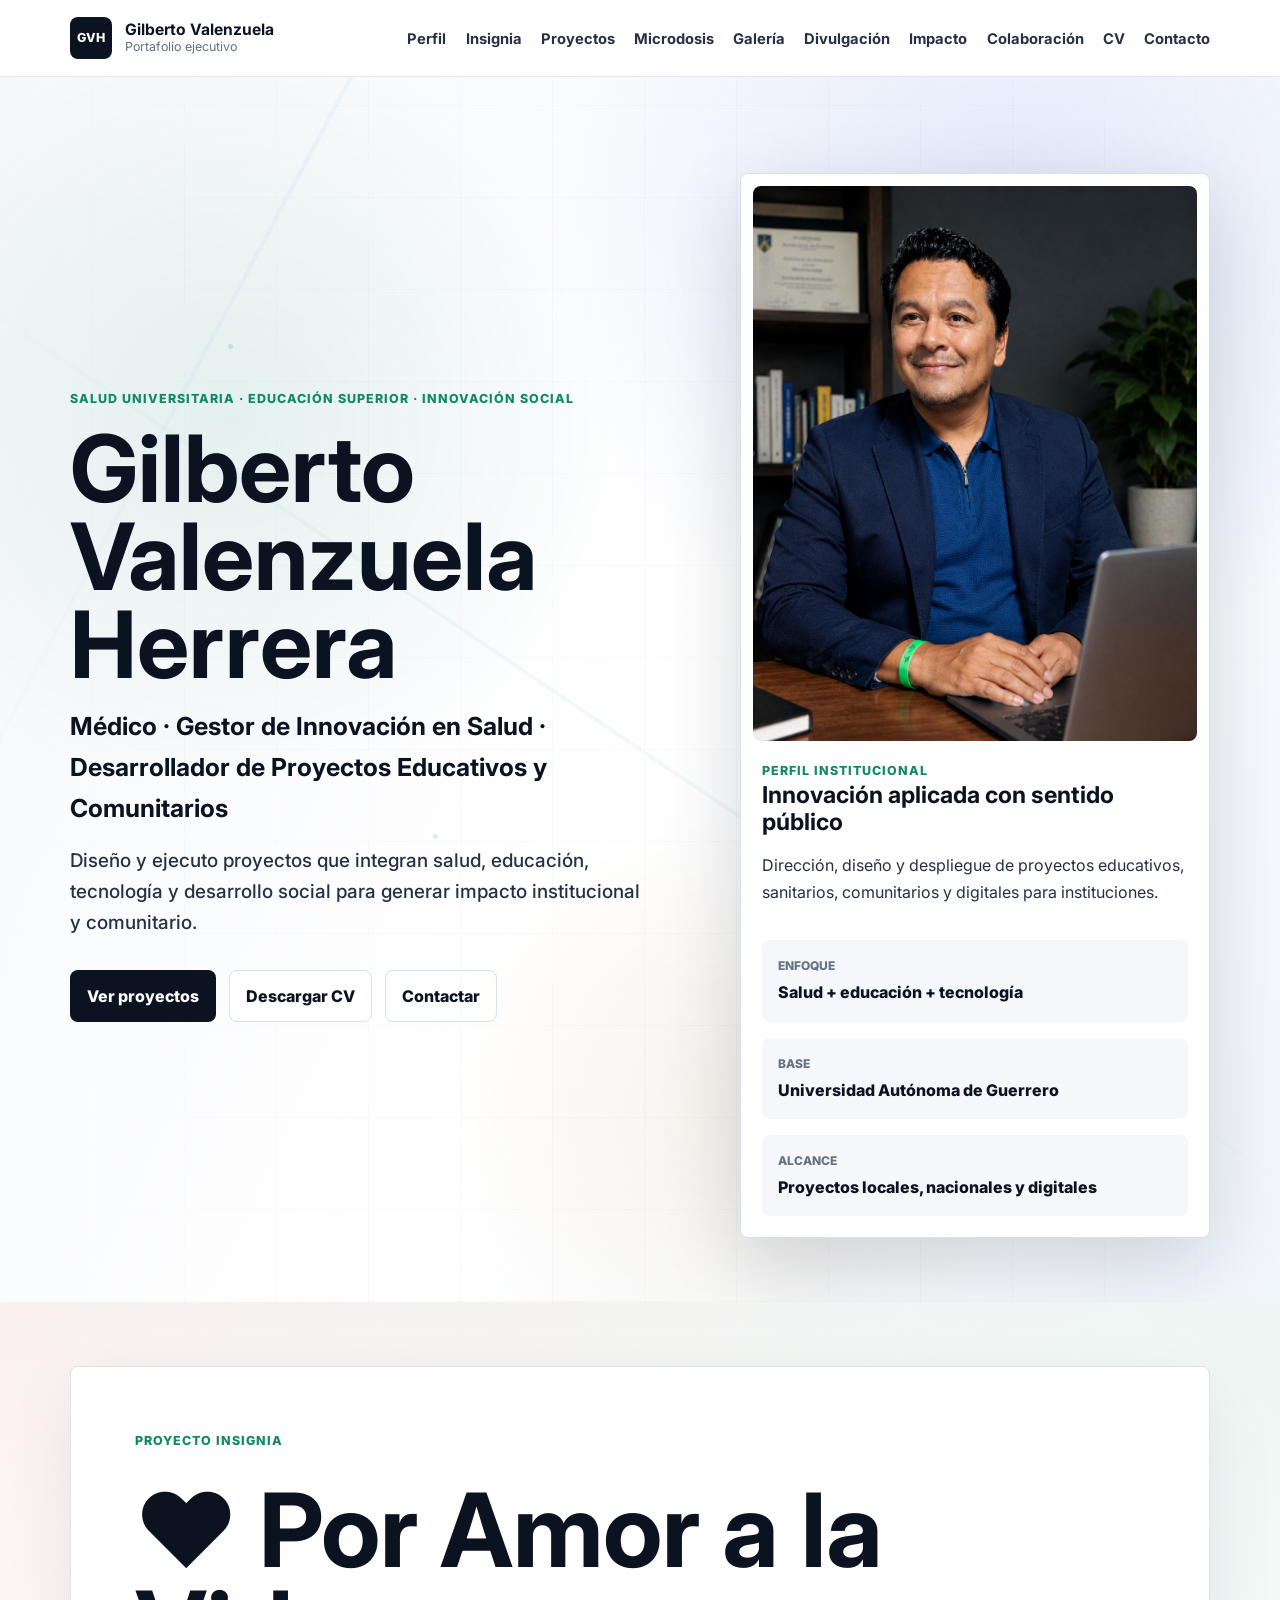
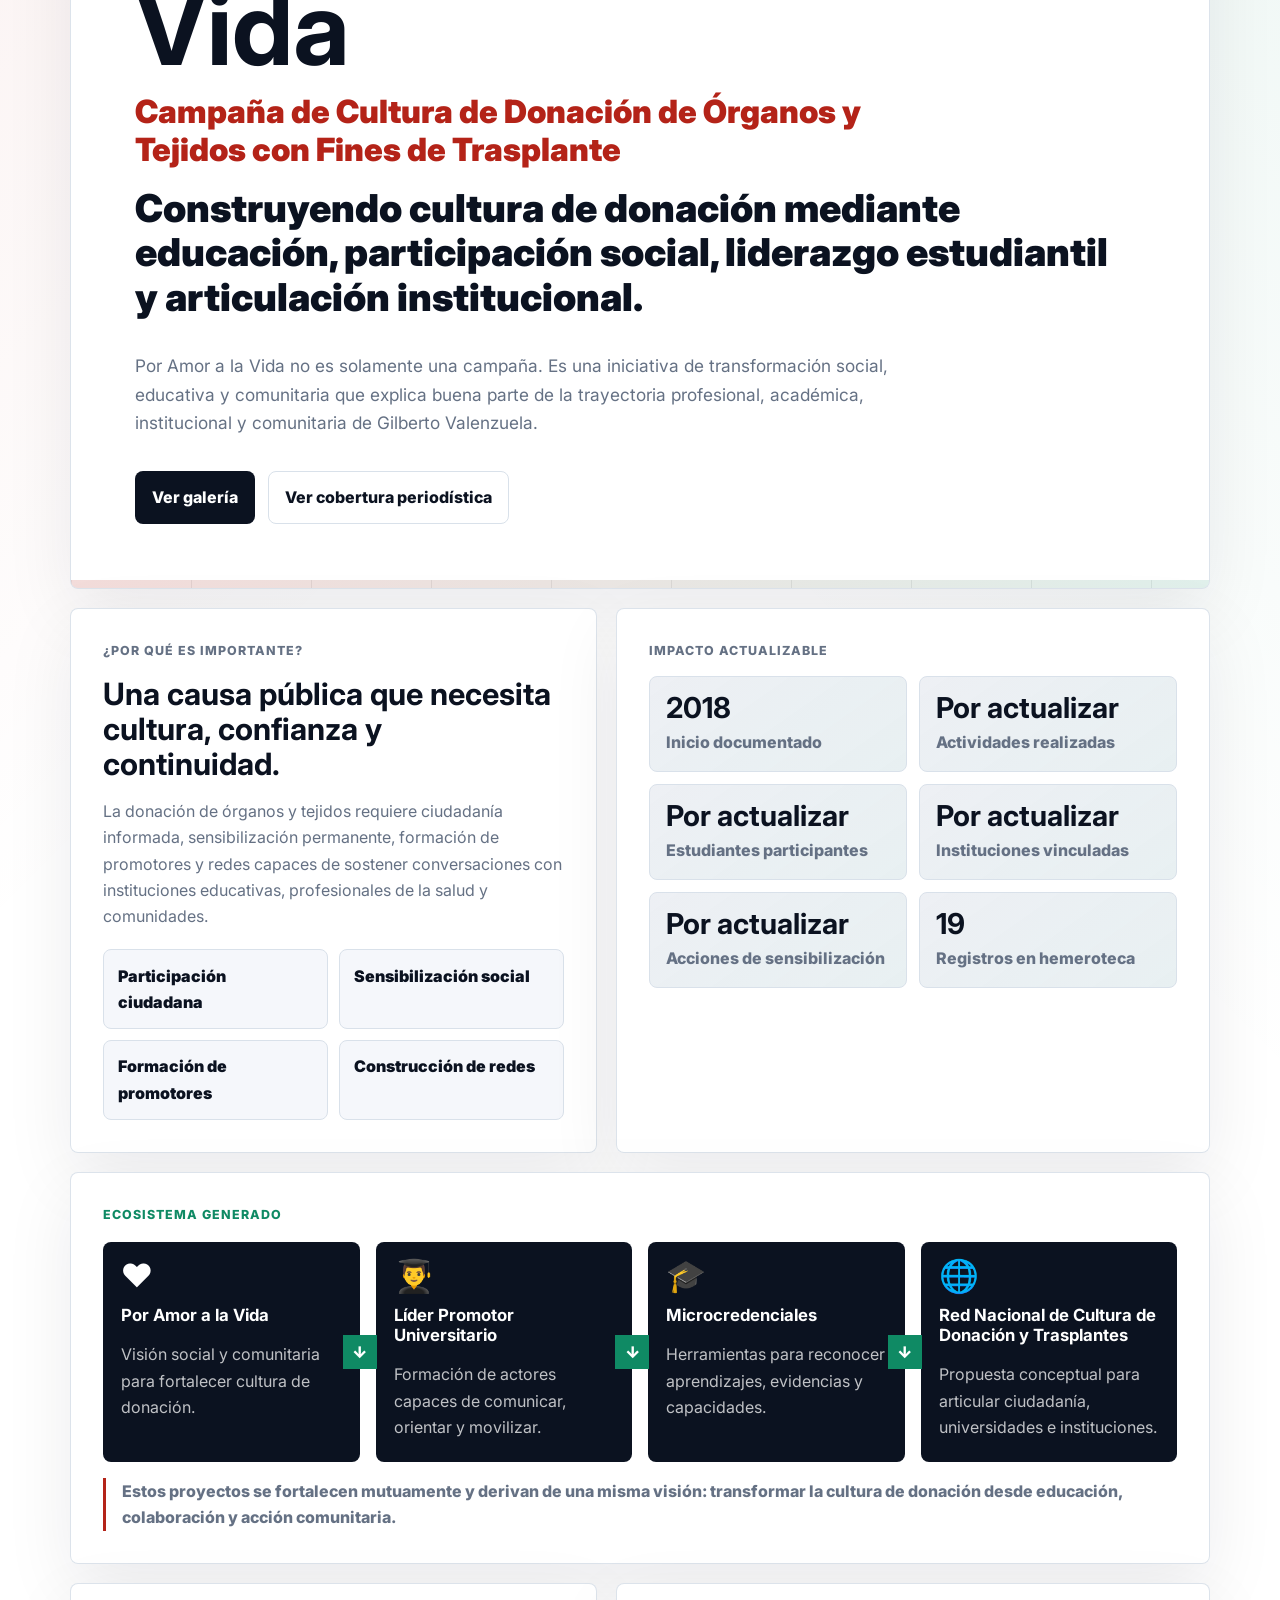
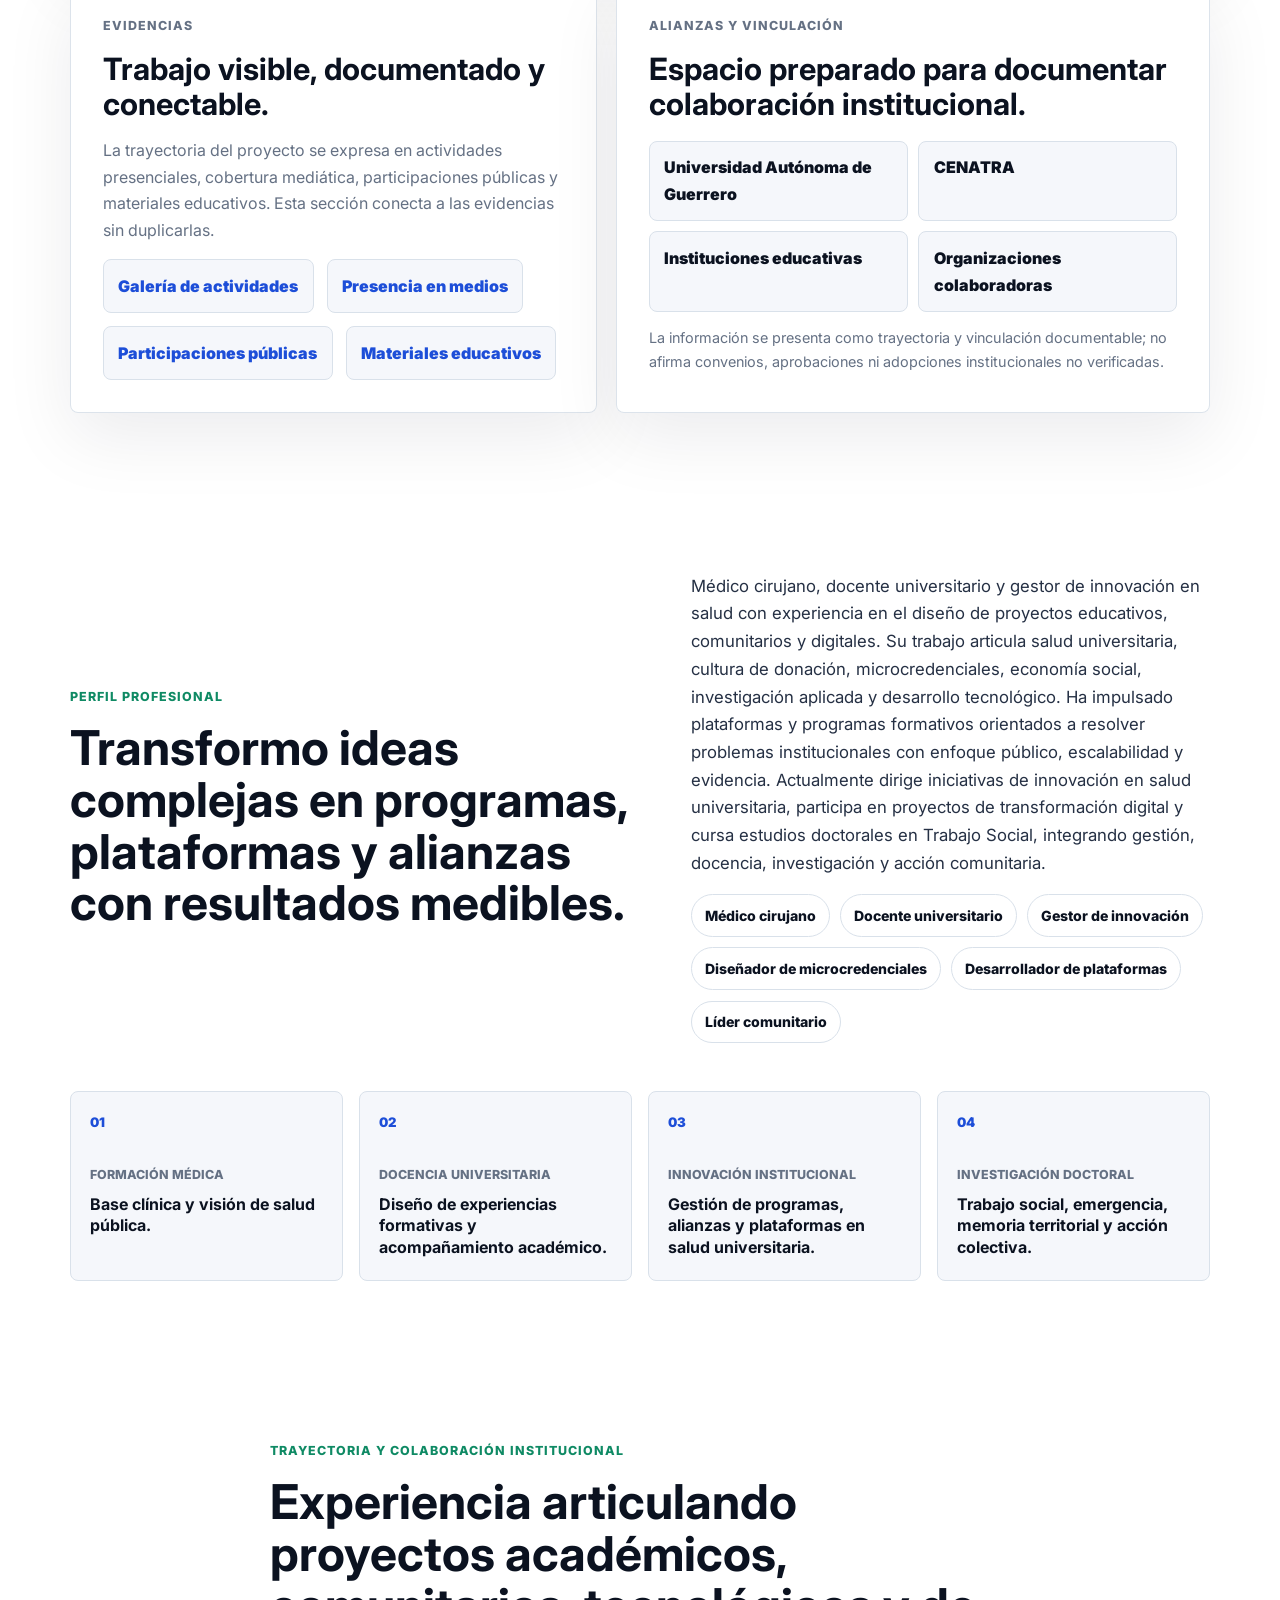
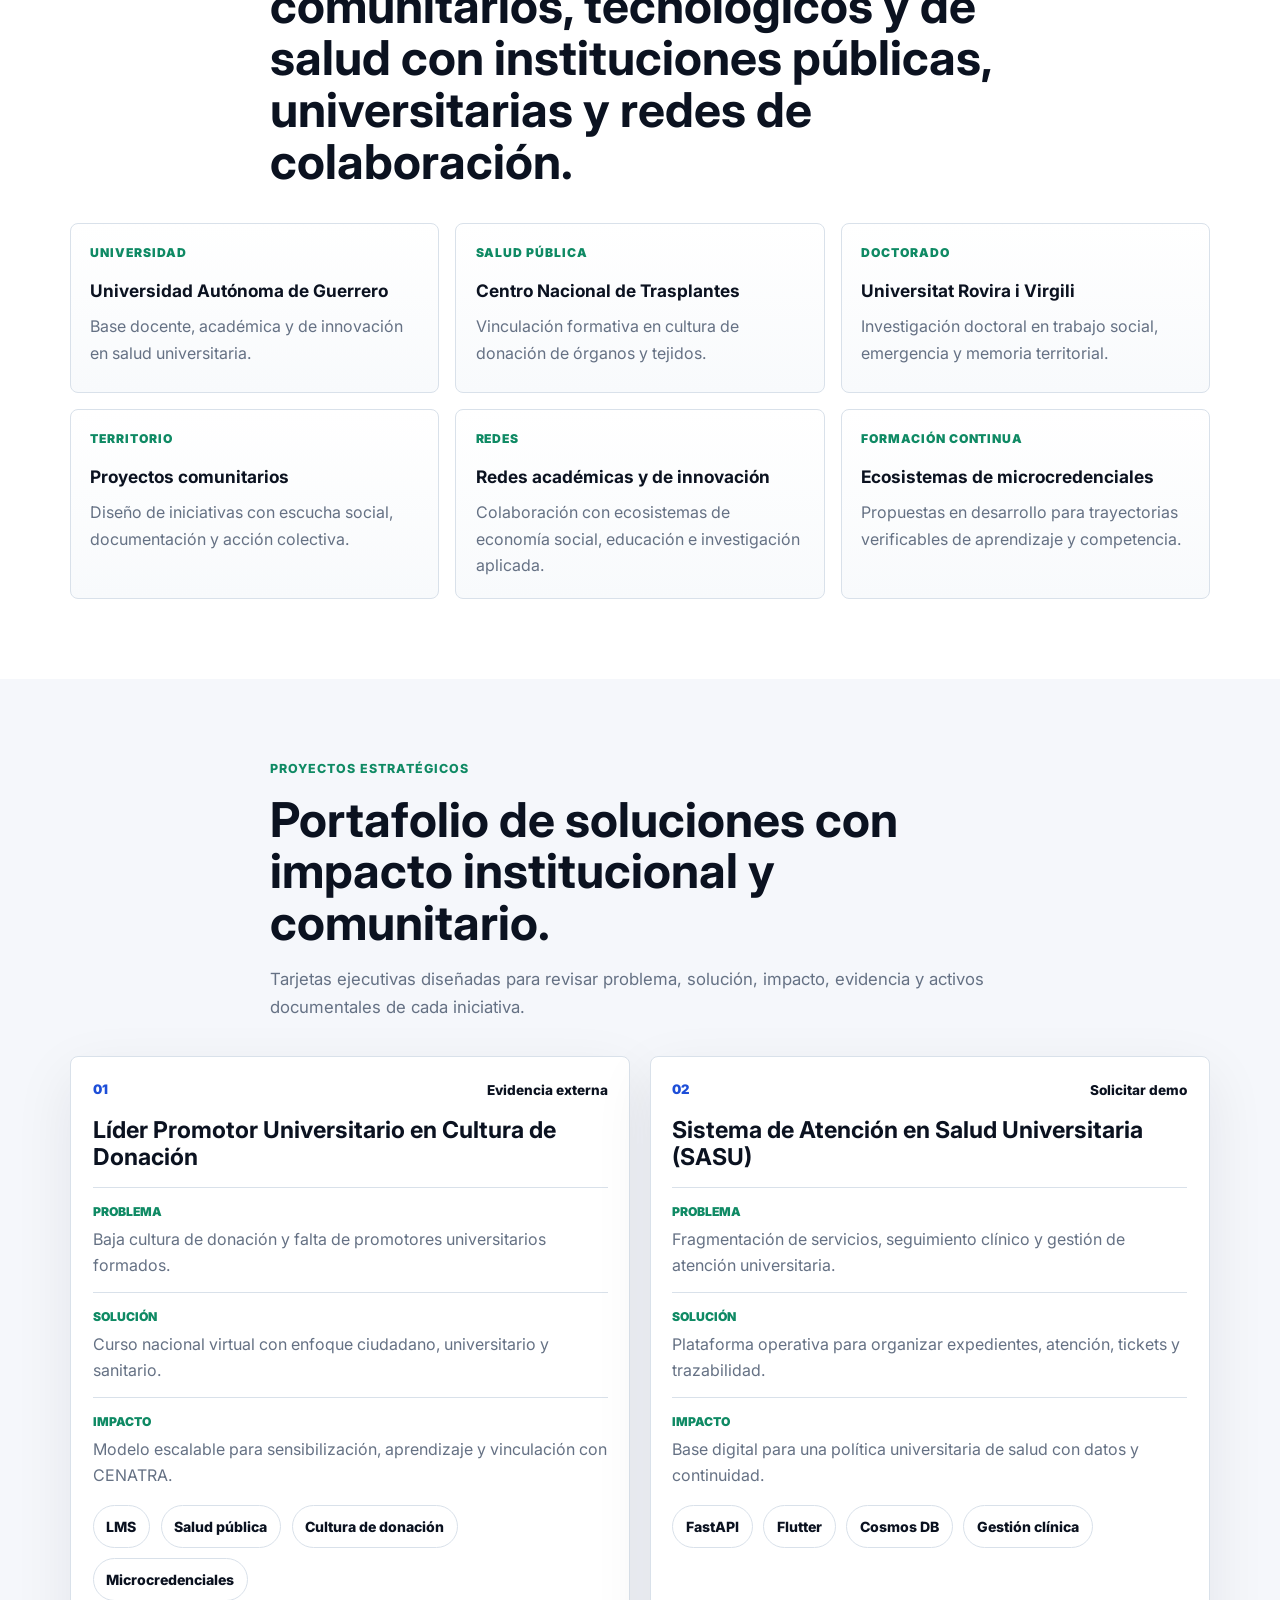
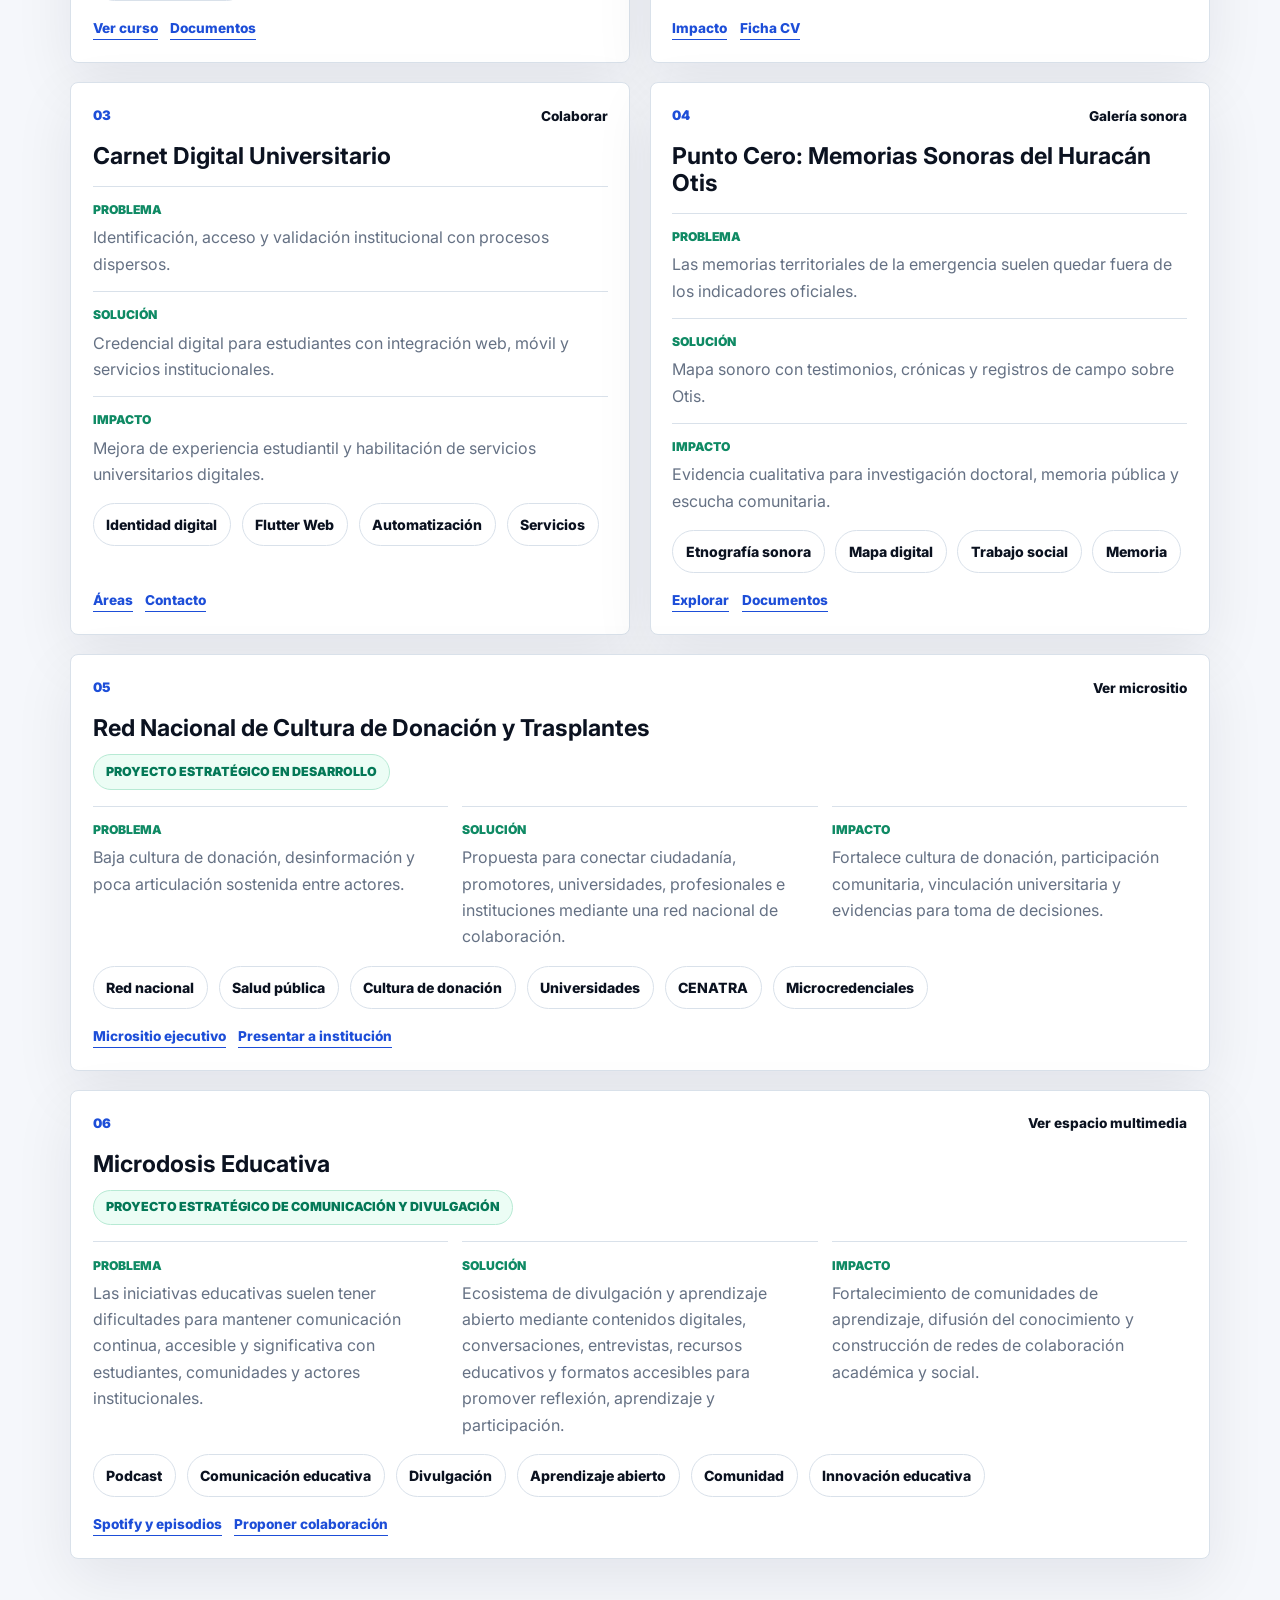
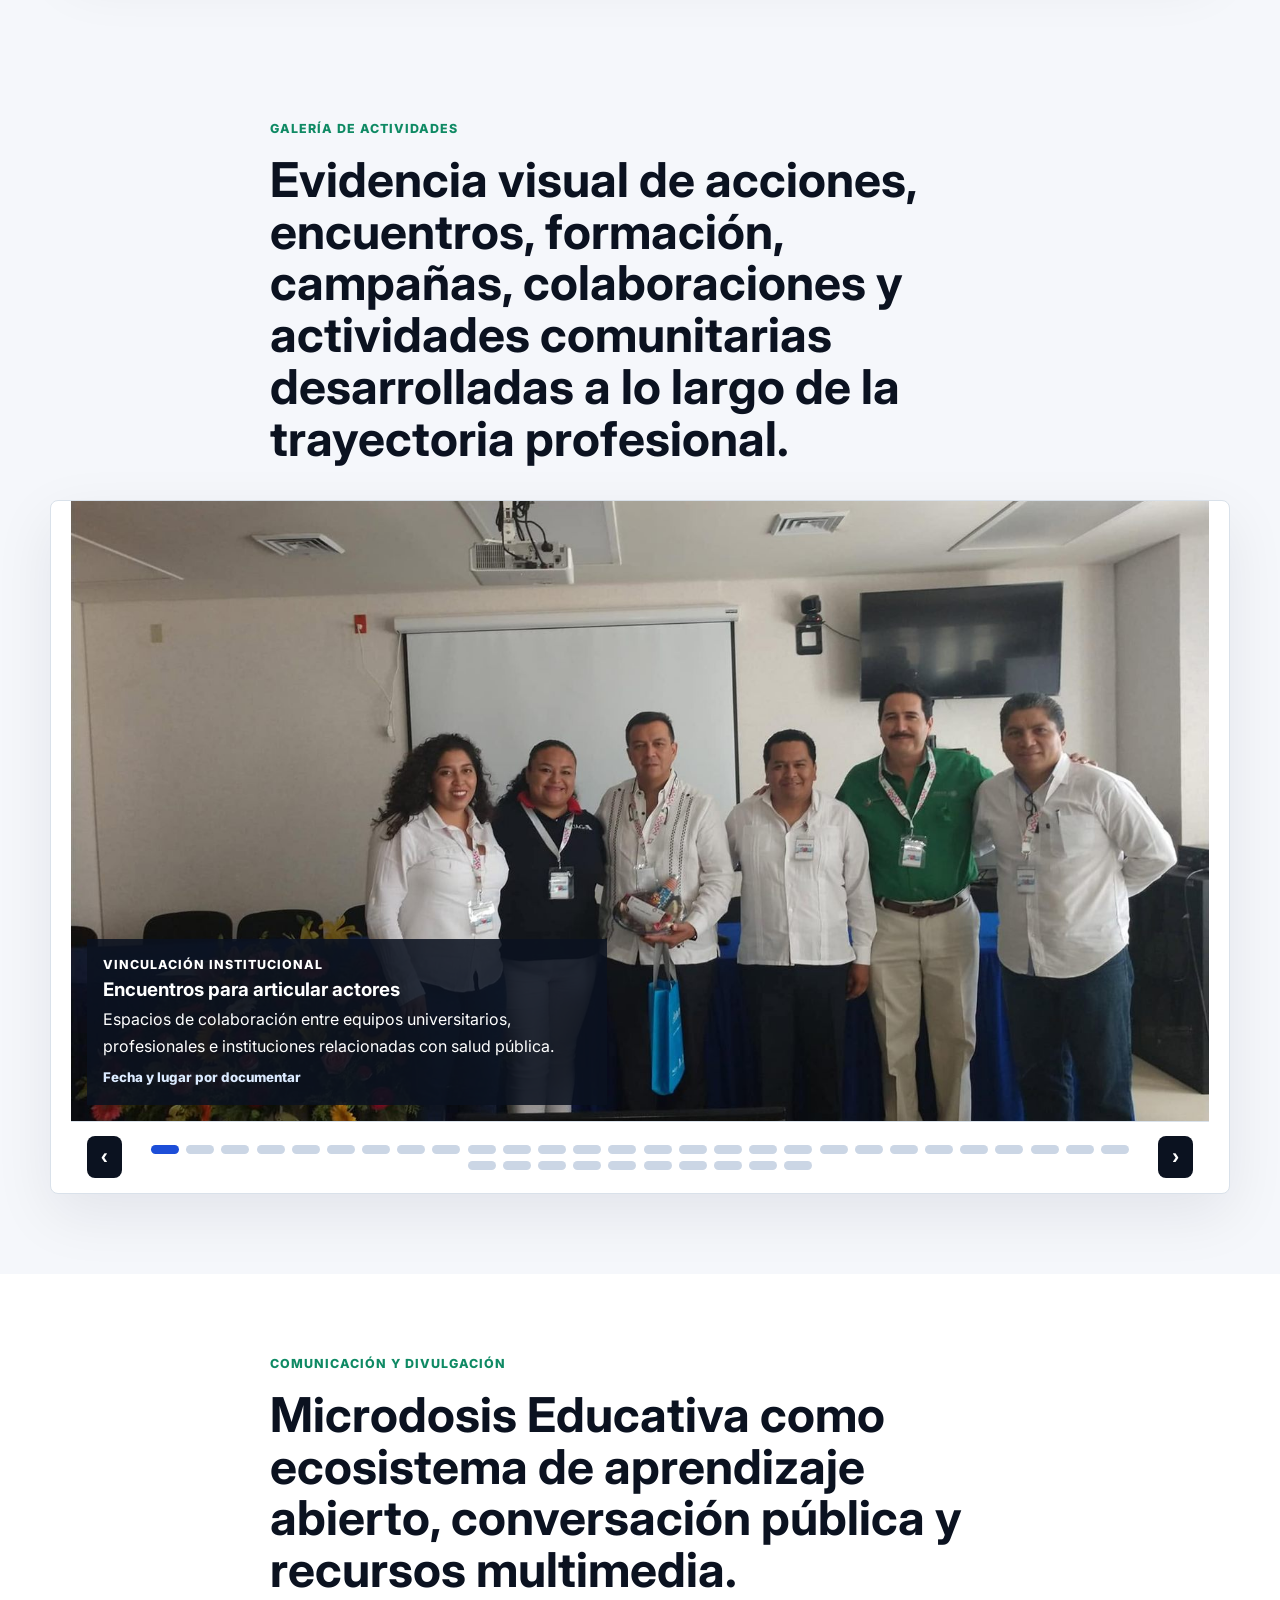
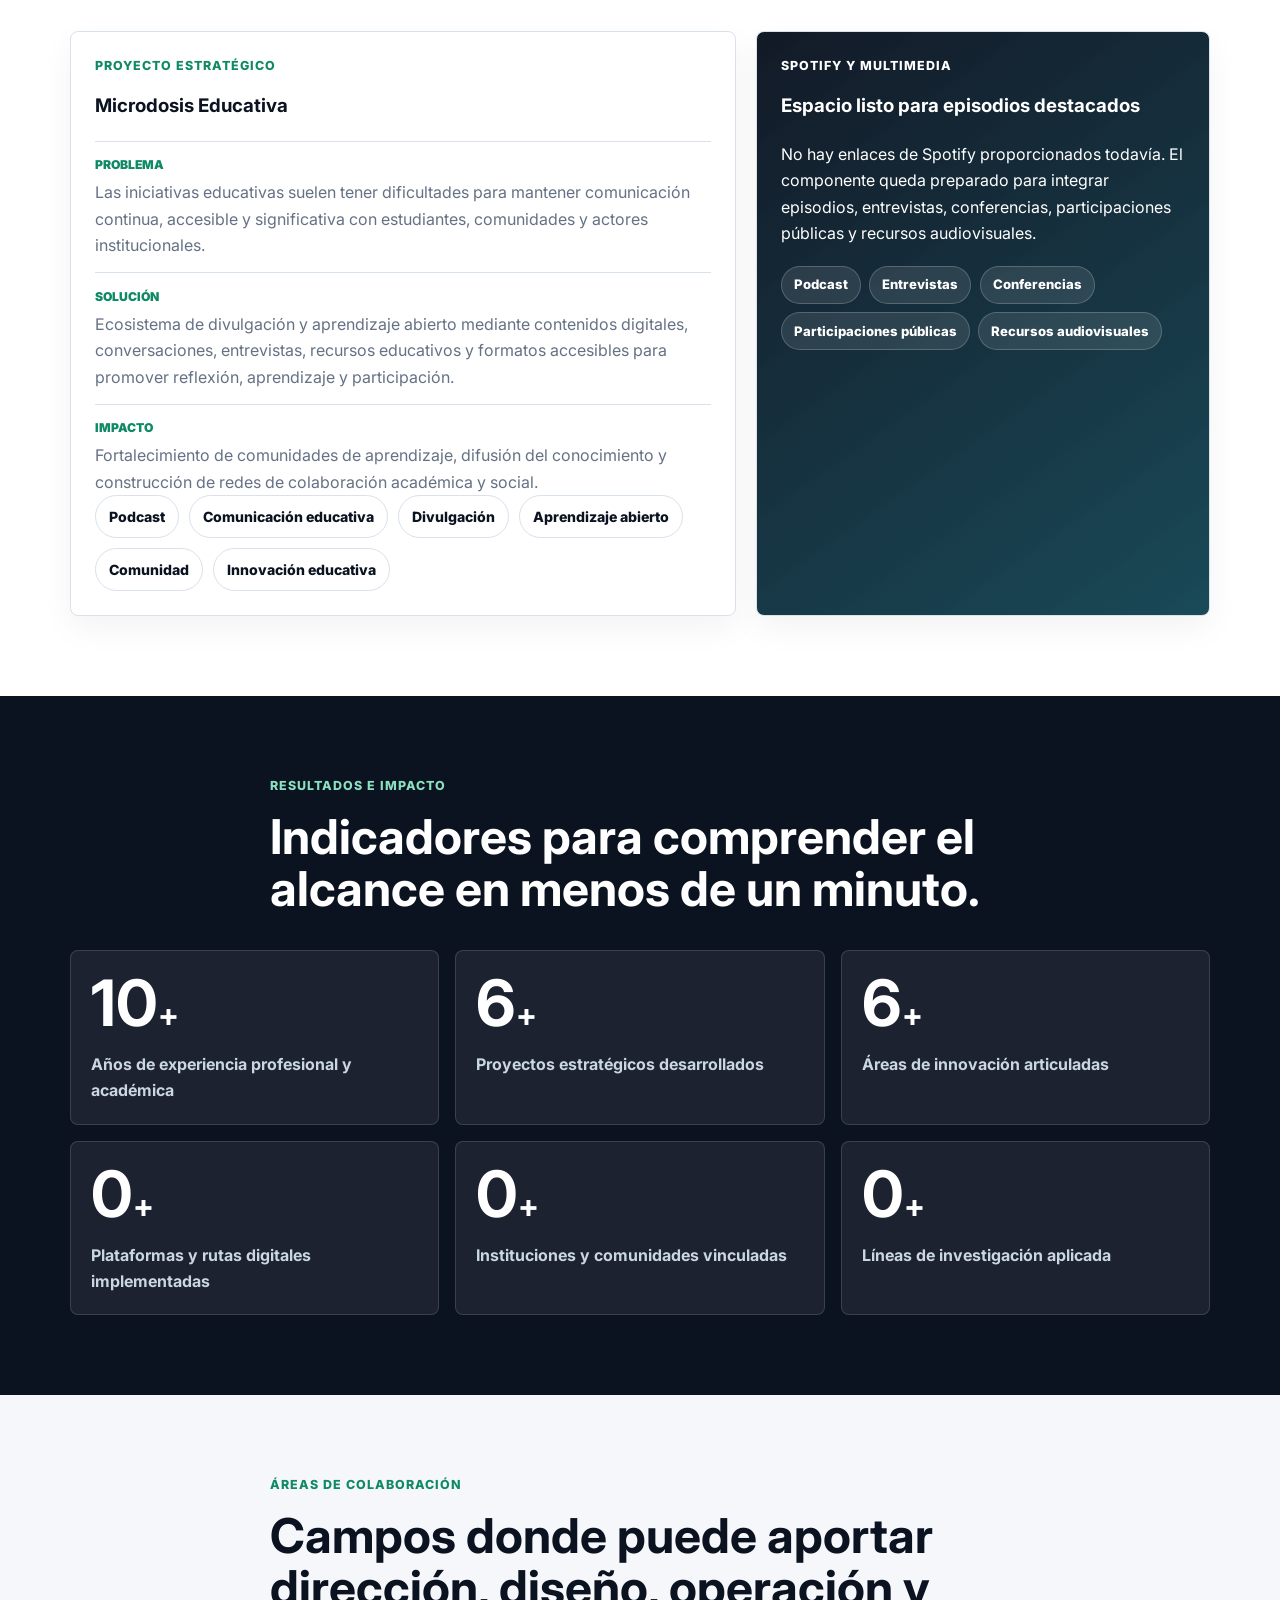
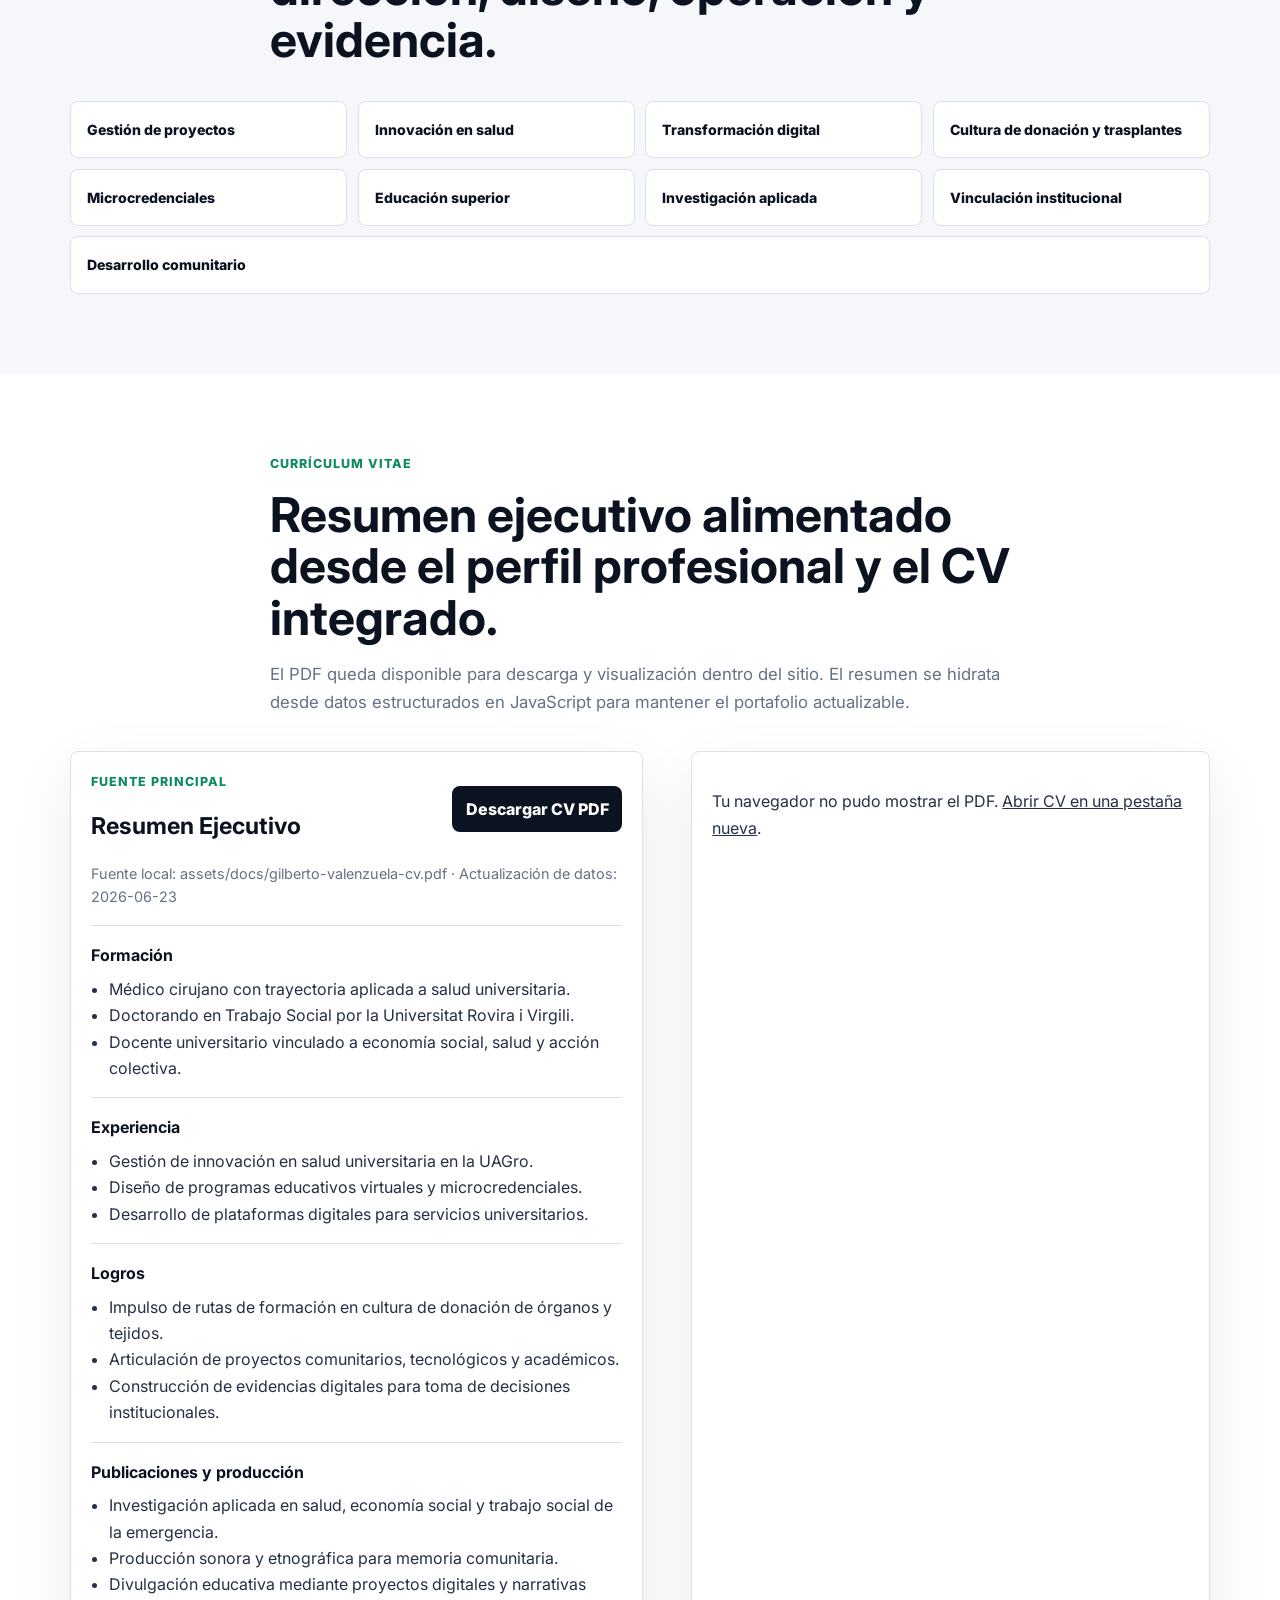
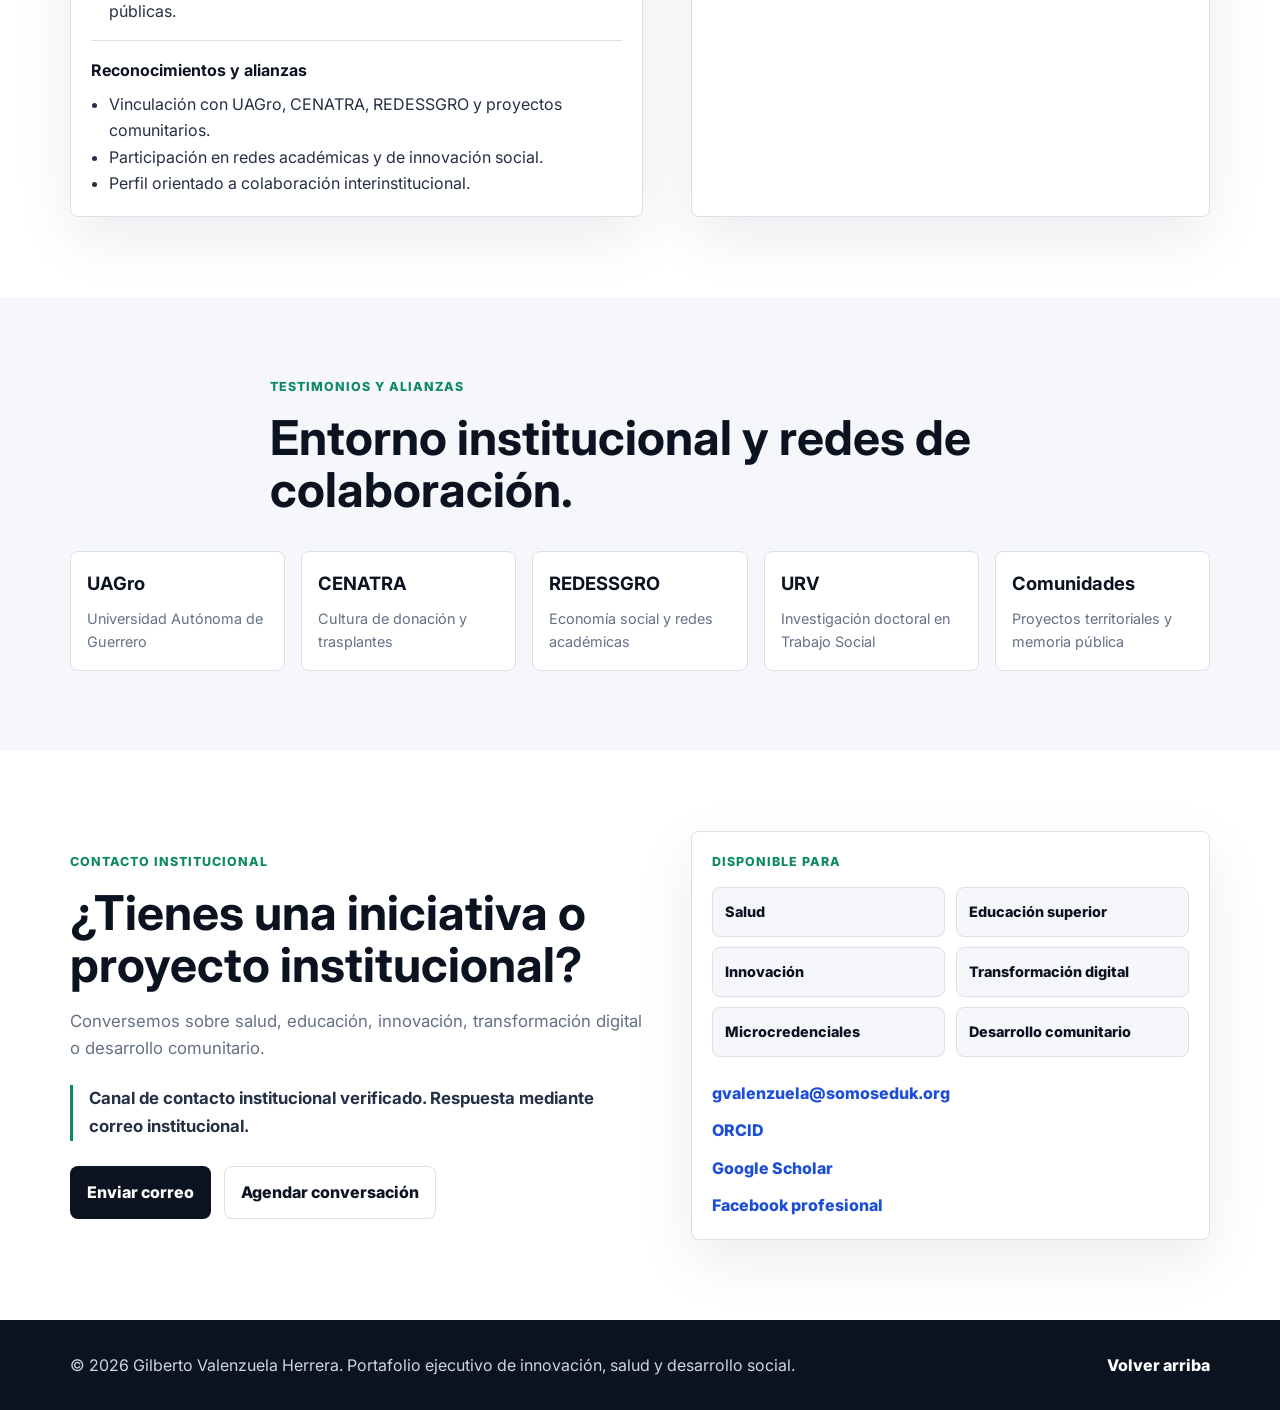
==== commit 7e4b4342: "Posiciona Por Amor a la Vida como proyecto insignia" ====
--- a/index.html
+++ b/index.html
@@ -68,6 +68,7 @@
             <nav class="primary-nav" id="primary-nav" aria-label="Navegación principal">
                 <ul class="nav-links">
                     <li><a href="#perfil">Perfil</a></li>
+                    <li><a href="#proyecto-insignia">Insignia</a></li>
                     <li><a href="#proyectos">Proyectos</a></li>
                     <li><a href="#microdosis">Microdosis</a></li>
                     <li><a href="#galeria">Galería</a></li>
@@ -122,6 +123,100 @@
                         </dl>
                     </div>
                 </aside>
+            </div>
+        </section>
+
+        <section id="proyecto-insignia" class="section flagship-section" aria-labelledby="flagship-title">
+            <div class="container flagship-shell">
+                <div class="flagship-hero reveal">
+                    <p class="eyebrow">Proyecto insignia</p>
+                    <h2 id="flagship-title"><span aria-hidden="true">❤️</span> Por Amor a la Vida</h2>
+                    <p class="flagship-subtitle">Campaña de Cultura de Donación de Órganos y Tejidos con Fines de Trasplante</p>
+                    <p class="flagship-lede">Construyendo cultura de donación mediante educación, participación social, liderazgo estudiantil y articulación institucional.</p>
+                    <p>Por Amor a la Vida no es solamente una campaña. Es una iniciativa de transformación social, educativa y comunitaria que explica buena parte de la trayectoria profesional, académica, institucional y comunitaria de Gilberto Valenzuela.</p>
+                    <div class="flagship-actions" aria-label="Evidencias del proyecto insignia">
+                        <a class="btn btn-primary" href="#galeria">Ver galería</a>
+                        <a class="btn btn-secondary" href="cenatra-microcredenciales.html#medios">Ver cobertura periodística</a>
+                    </div>
+                </div>
+
+                <div class="flagship-grid reveal">
+                    <article class="flagship-card flagship-why">
+                        <p class="card-label">¿Por qué es importante?</p>
+                        <h3>Una causa pública que necesita cultura, confianza y continuidad.</h3>
+                        <p>La donación de órganos y tejidos requiere ciudadanía informada, sensibilización permanente, formación de promotores y redes capaces de sostener conversaciones con instituciones educativas, profesionales de la salud y comunidades.</p>
+                        <div class="flagship-focus-list">
+                            <span>Participación ciudadana</span>
+                            <span>Sensibilización social</span>
+                            <span>Formación de promotores</span>
+                            <span>Construcción de redes</span>
+                        </div>
+                    </article>
+
+                    <article class="flagship-card flagship-impact">
+                        <p class="card-label">Impacto actualizable</p>
+                        <div class="flagship-metrics" aria-label="Indicadores del proyecto Por Amor a la Vida">
+                            <div><strong>2018</strong><span>Inicio documentado</span></div>
+                            <div><strong>Por actualizar</strong><span>Actividades realizadas</span></div>
+                            <div><strong>Por actualizar</strong><span>Estudiantes participantes</span></div>
+                            <div><strong>Por actualizar</strong><span>Instituciones vinculadas</span></div>
+                            <div><strong>Por actualizar</strong><span>Acciones de sensibilización</span></div>
+                            <div><strong>19</strong><span>Registros en hemeroteca</span></div>
+                        </div>
+                    </article>
+                </div>
+
+                <div class="flagship-ecosystem reveal" aria-label="Ecosistema derivado de Por Amor a la Vida">
+                    <p class="card-label">Ecosistema generado</p>
+                    <div class="ecosystem-flow">
+                        <article>
+                            <span aria-hidden="true">❤️</span>
+                            <strong>Por Amor a la Vida</strong>
+                            <p>Visión social y comunitaria para fortalecer cultura de donación.</p>
+                        </article>
+                        <article>
+                            <span aria-hidden="true">👨‍🎓</span>
+                            <strong>Líder Promotor Universitario</strong>
+                            <p>Formación de actores capaces de comunicar, orientar y movilizar.</p>
+                        </article>
+                        <article>
+                            <span aria-hidden="true">🎓</span>
+                            <strong>Microcredenciales</strong>
+                            <p>Herramientas para reconocer aprendizajes, evidencias y capacidades.</p>
+                        </article>
+                        <article>
+                            <span aria-hidden="true">🌐</span>
+                            <strong>Red Nacional de Cultura de Donación y Trasplantes</strong>
+                            <p>Propuesta conceptual para articular ciudadanía, universidades e instituciones.</p>
+                        </article>
+                    </div>
+                    <p class="flagship-note">Estos proyectos se fortalecen mutuamente y derivan de una misma visión: transformar la cultura de donación desde educación, colaboración y acción comunitaria.</p>
+                </div>
+
+                <div class="flagship-evidence reveal">
+                    <article>
+                        <p class="card-label">Evidencias</p>
+                        <h3>Trabajo visible, documentado y conectable.</h3>
+                        <p>La trayectoria del proyecto se expresa en actividades presenciales, cobertura mediática, participaciones públicas y materiales educativos. Esta sección conecta a las evidencias sin duplicarlas.</p>
+                        <div class="flagship-evidence-links">
+                            <a href="#galeria">Galería de actividades</a>
+                            <a href="cenatra-microcredenciales.html#medios">Presencia en medios</a>
+                            <a href="#comunicacion">Participaciones públicas</a>
+                            <a href="#comunicacion">Materiales educativos</a>
+                        </div>
+                    </article>
+                    <article>
+                        <p class="card-label">Alianzas y vinculación</p>
+                        <h3>Espacio preparado para documentar colaboración institucional.</h3>
+                        <div class="flagship-alliance-grid">
+                            <span>Universidad Autónoma de Guerrero</span>
+                            <span>CENATRA</span>
+                            <span>Instituciones educativas</span>
+                            <span>Organizaciones colaboradoras</span>
+                        </div>
+                        <p class="flagship-disclaimer">La información se presenta como trayectoria y vinculación documentable; no afirma convenios, aprobaciones ni adopciones institucionales no verificadas.</p>
+                    </article>
+                </div>
             </div>
         </section>
 
--- a/styles.css
+++ b/styles.css
@@ -424,6 +424,236 @@
     margin: 0.2rem 0 0;
 }
 
+.flagship-section {
+    background:
+        linear-gradient(135deg, rgba(180, 35, 24, 0.06), transparent 34%),
+        linear-gradient(225deg, rgba(15, 138, 100, 0.07), transparent 38%),
+        #fff;
+    padding-top: 4rem;
+}
+
+.flagship-shell {
+    display: grid;
+    gap: 1.2rem;
+}
+
+.flagship-hero,
+.flagship-card,
+.flagship-ecosystem,
+.flagship-evidence article {
+    background: rgba(255, 255, 255, 0.94);
+    border: 1px solid rgba(217, 225, 234, 0.92);
+    border-radius: var(--radius);
+    box-shadow: 0 24px 70px rgba(11, 18, 32, 0.08);
+}
+
+.flagship-hero {
+    display: grid;
+    gap: 1rem;
+    min-height: 460px;
+    overflow: hidden;
+    padding: clamp(2rem, 5vw, 4.5rem);
+    position: relative;
+}
+
+.flagship-hero::before {
+    background:
+        linear-gradient(90deg, rgba(180, 35, 24, 0.16), rgba(15, 138, 100, 0.13)),
+        repeating-linear-gradient(90deg, rgba(11, 18, 32, 0.08) 0 1px, transparent 1px 120px);
+    bottom: 0;
+    content: "";
+    height: 8px;
+    left: 0;
+    position: absolute;
+    right: 0;
+}
+
+.flagship-hero h2 {
+    color: var(--ink);
+    font-size: clamp(3rem, 8vw, 6.6rem);
+    letter-spacing: 0;
+    line-height: 0.95;
+    margin: 0;
+    max-width: 920px;
+}
+
+.flagship-subtitle {
+    color: var(--red);
+    font-size: clamp(1.2rem, 2.6vw, 2rem);
+    font-weight: 900;
+    line-height: 1.2;
+    margin: 0;
+    max-width: 820px;
+}
+
+.flagship-lede {
+    color: var(--ink);
+    font-size: clamp(1.3rem, 3vw, 2.45rem);
+    font-weight: 900;
+    line-height: 1.16;
+    margin: 0;
+    max-width: 980px;
+}
+
+.flagship-hero p:not(.eyebrow):not(.flagship-subtitle):not(.flagship-lede) {
+    color: var(--muted);
+    font-size: 1.08rem;
+    max-width: 760px;
+}
+
+.flagship-actions,
+.flagship-evidence-links {
+    display: flex;
+    flex-wrap: wrap;
+    gap: 0.8rem;
+}
+
+.flagship-grid,
+.flagship-evidence {
+    display: grid;
+    gap: 1.2rem;
+    grid-template-columns: minmax(0, 0.94fr) minmax(0, 1.06fr);
+}
+
+.flagship-card,
+.flagship-evidence article {
+    padding: clamp(1.4rem, 3vw, 2rem);
+}
+
+.flagship-card h3,
+.flagship-evidence h3 {
+    color: var(--ink);
+    font-size: clamp(1.35rem, 2.4vw, 2rem);
+    line-height: 1.15;
+    margin: 0 0 0.8rem;
+}
+
+.flagship-card p,
+.flagship-evidence p,
+.flagship-note,
+.flagship-disclaimer {
+    color: var(--muted);
+}
+
+.flagship-focus-list,
+.flagship-alliance-grid {
+    display: grid;
+    gap: 0.65rem;
+    grid-template-columns: repeat(2, minmax(0, 1fr));
+    margin-top: 1.2rem;
+}
+
+.flagship-focus-list span,
+.flagship-alliance-grid span,
+.flagship-evidence-links a {
+    background: var(--surface-soft);
+    border: 1px solid var(--line);
+    border-radius: var(--radius);
+    color: var(--ink);
+    font-weight: 900;
+    padding: 0.8rem 0.9rem;
+    text-decoration: none;
+}
+
+.flagship-evidence-links a {
+    color: var(--blue);
+}
+
+.flagship-metrics {
+    display: grid;
+    gap: 0.75rem;
+    grid-template-columns: repeat(2, minmax(0, 1fr));
+}
+
+.flagship-metrics div {
+    background:
+        linear-gradient(145deg, rgba(11, 18, 32, 0.03), rgba(15, 138, 100, 0.06)),
+        var(--surface-soft);
+    border: 1px solid var(--line);
+    border-radius: var(--radius);
+    padding: 1rem;
+}
+
+.flagship-metrics strong {
+    color: var(--ink);
+    display: block;
+    font-size: clamp(1.15rem, 2.4vw, 1.8rem);
+    line-height: 1.05;
+}
+
+.flagship-metrics span {
+    color: var(--muted);
+    display: block;
+    font-weight: 800;
+    margin-top: 0.35rem;
+}
+
+.flagship-ecosystem {
+    overflow: hidden;
+    padding: clamp(1.4rem, 3vw, 2rem);
+}
+
+.ecosystem-flow {
+    display: grid;
+    gap: 1rem;
+    grid-template-columns: repeat(4, minmax(0, 1fr));
+    margin: 1rem 0;
+}
+
+.ecosystem-flow article {
+    background: var(--ink);
+    border-radius: var(--radius);
+    color: #fff;
+    min-height: 220px;
+    padding: 1.15rem;
+    position: relative;
+}
+
+.ecosystem-flow article:not(:last-child)::after {
+    background: var(--green);
+    color: #fff;
+    content: "↓";
+    font-weight: 900;
+    height: 34px;
+    line-height: 34px;
+    position: absolute;
+    right: -17px;
+    text-align: center;
+    top: calc(50% - 17px);
+    width: 34px;
+    z-index: 1;
+}
+
+.ecosystem-flow span {
+    display: block;
+    font-size: 2rem;
+    line-height: 1;
+    margin-bottom: 0.8rem;
+}
+
+.ecosystem-flow strong {
+    display: block;
+    font-size: 1.05rem;
+    line-height: 1.2;
+}
+
+.ecosystem-flow p {
+    color: rgba(255, 255, 255, 0.74);
+    margin-bottom: 0;
+}
+
+.flagship-note {
+    border-left: 3px solid var(--red);
+    font-weight: 800;
+    margin: 0;
+    padding-left: 1rem;
+}
+
+.flagship-disclaimer {
+    font-size: 0.9rem;
+    margin-bottom: 0;
+}
+
 .profile-text p {
     color: var(--ink-soft);
     font-size: 1.05rem;
@@ -1685,6 +1915,9 @@
     .two-column,
     .contact-layout,
     .cv-layout,
+    .flagship-grid,
+    .flagship-evidence,
+    .ecosystem-flow,
     .micro-hero-grid,
     .micro-split,
     .cenatra-platform-hero-grid,
@@ -1735,6 +1968,17 @@
     .project-card-wide {
         grid-column: auto;
     }
+
+    .ecosystem-flow article {
+        min-height: auto;
+    }
+
+    .ecosystem-flow article:not(:last-child)::after {
+        bottom: -17px;
+        left: calc(50% - 17px);
+        right: auto;
+        top: auto;
+    }
 }
 
 @media (max-width: 620px) {
@@ -1757,10 +2001,34 @@
     }
 
     .hero-actions .btn,
+    .flagship-actions .btn,
     .contact-actions .btn,
     .micro-status-actions .btn {
         min-height: 50px;
         width: 100%;
+    }
+
+    .flagship-section {
+        padding-top: 2.5rem;
+    }
+
+    .flagship-hero {
+        min-height: auto;
+        padding: 1.5rem;
+    }
+
+    .flagship-hero h2 {
+        font-size: clamp(2.55rem, 17vw, 4rem);
+    }
+
+    .flagship-lede {
+        font-size: clamp(1.25rem, 8vw, 1.9rem);
+    }
+
+    .flagship-focus-list,
+    .flagship-alliance-grid,
+    .flagship-metrics {
+        grid-template-columns: 1fr;
     }
 
     .contact-focus-grid {
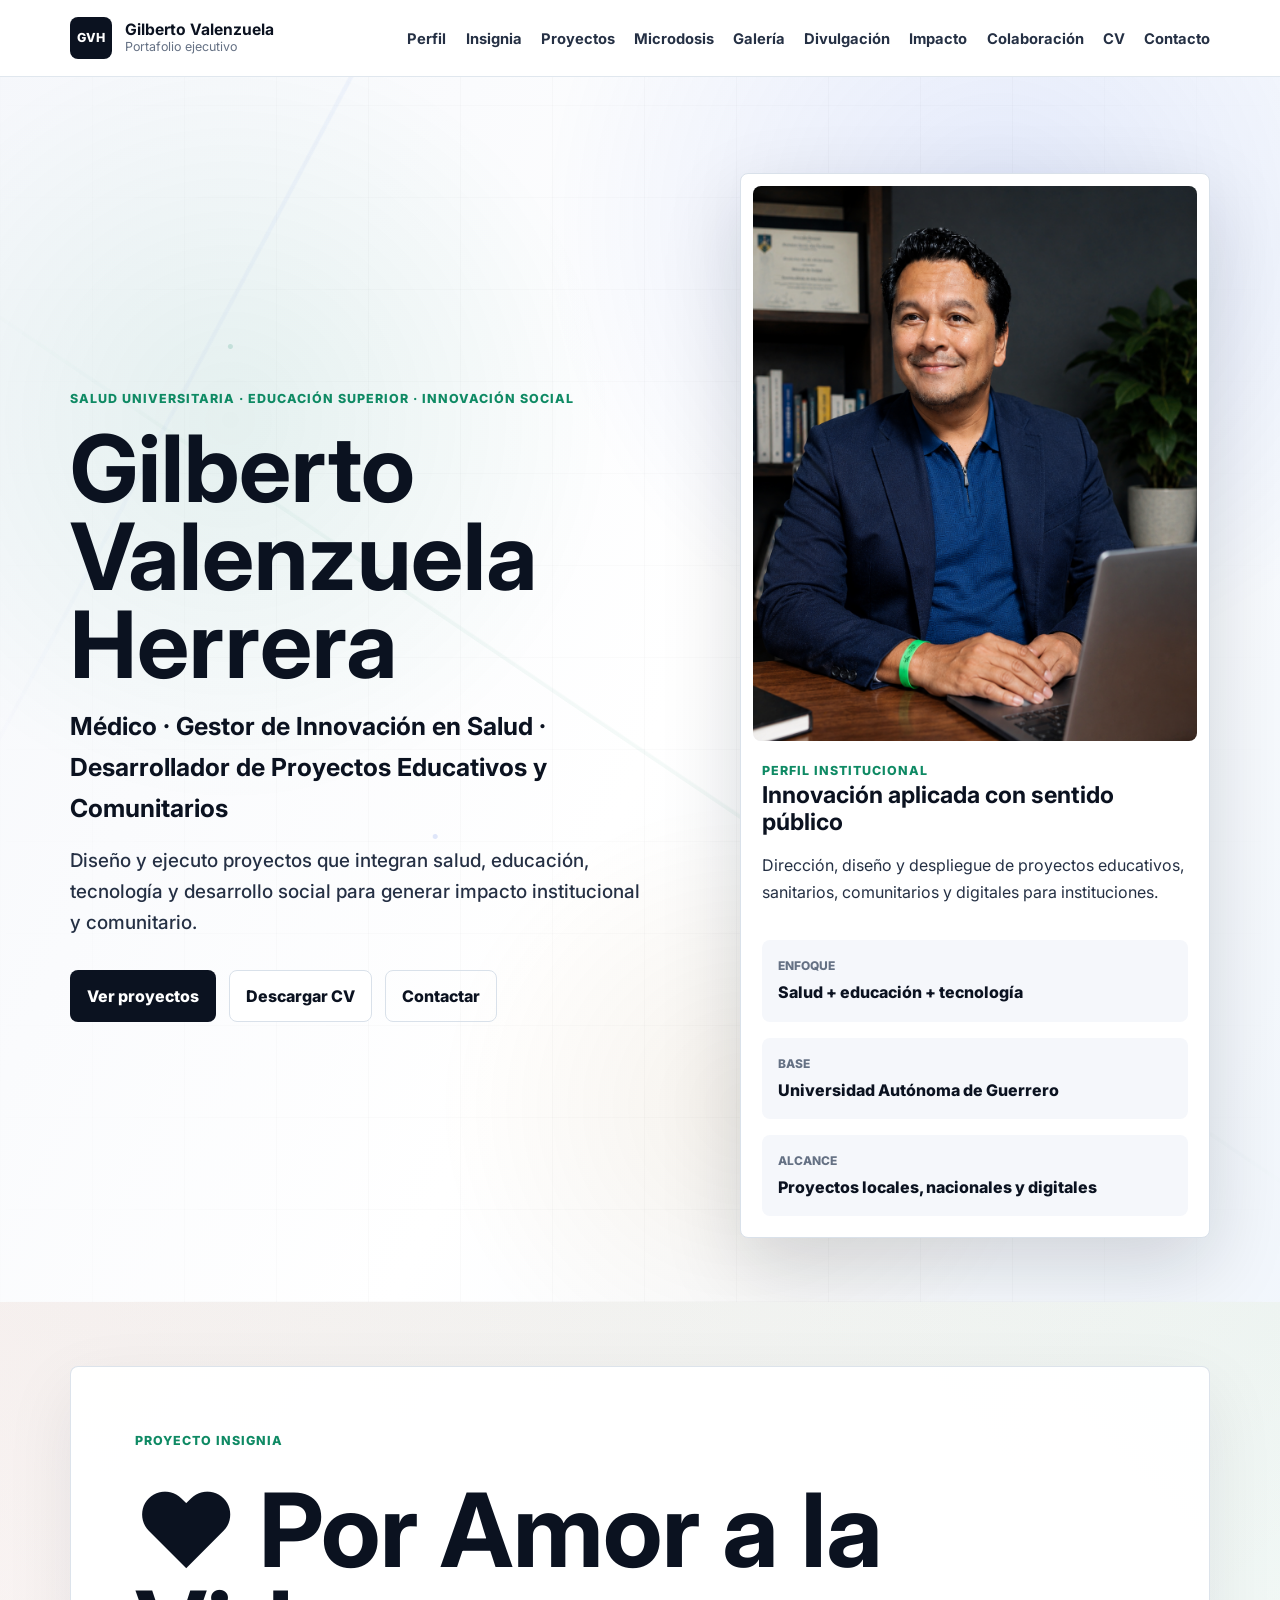
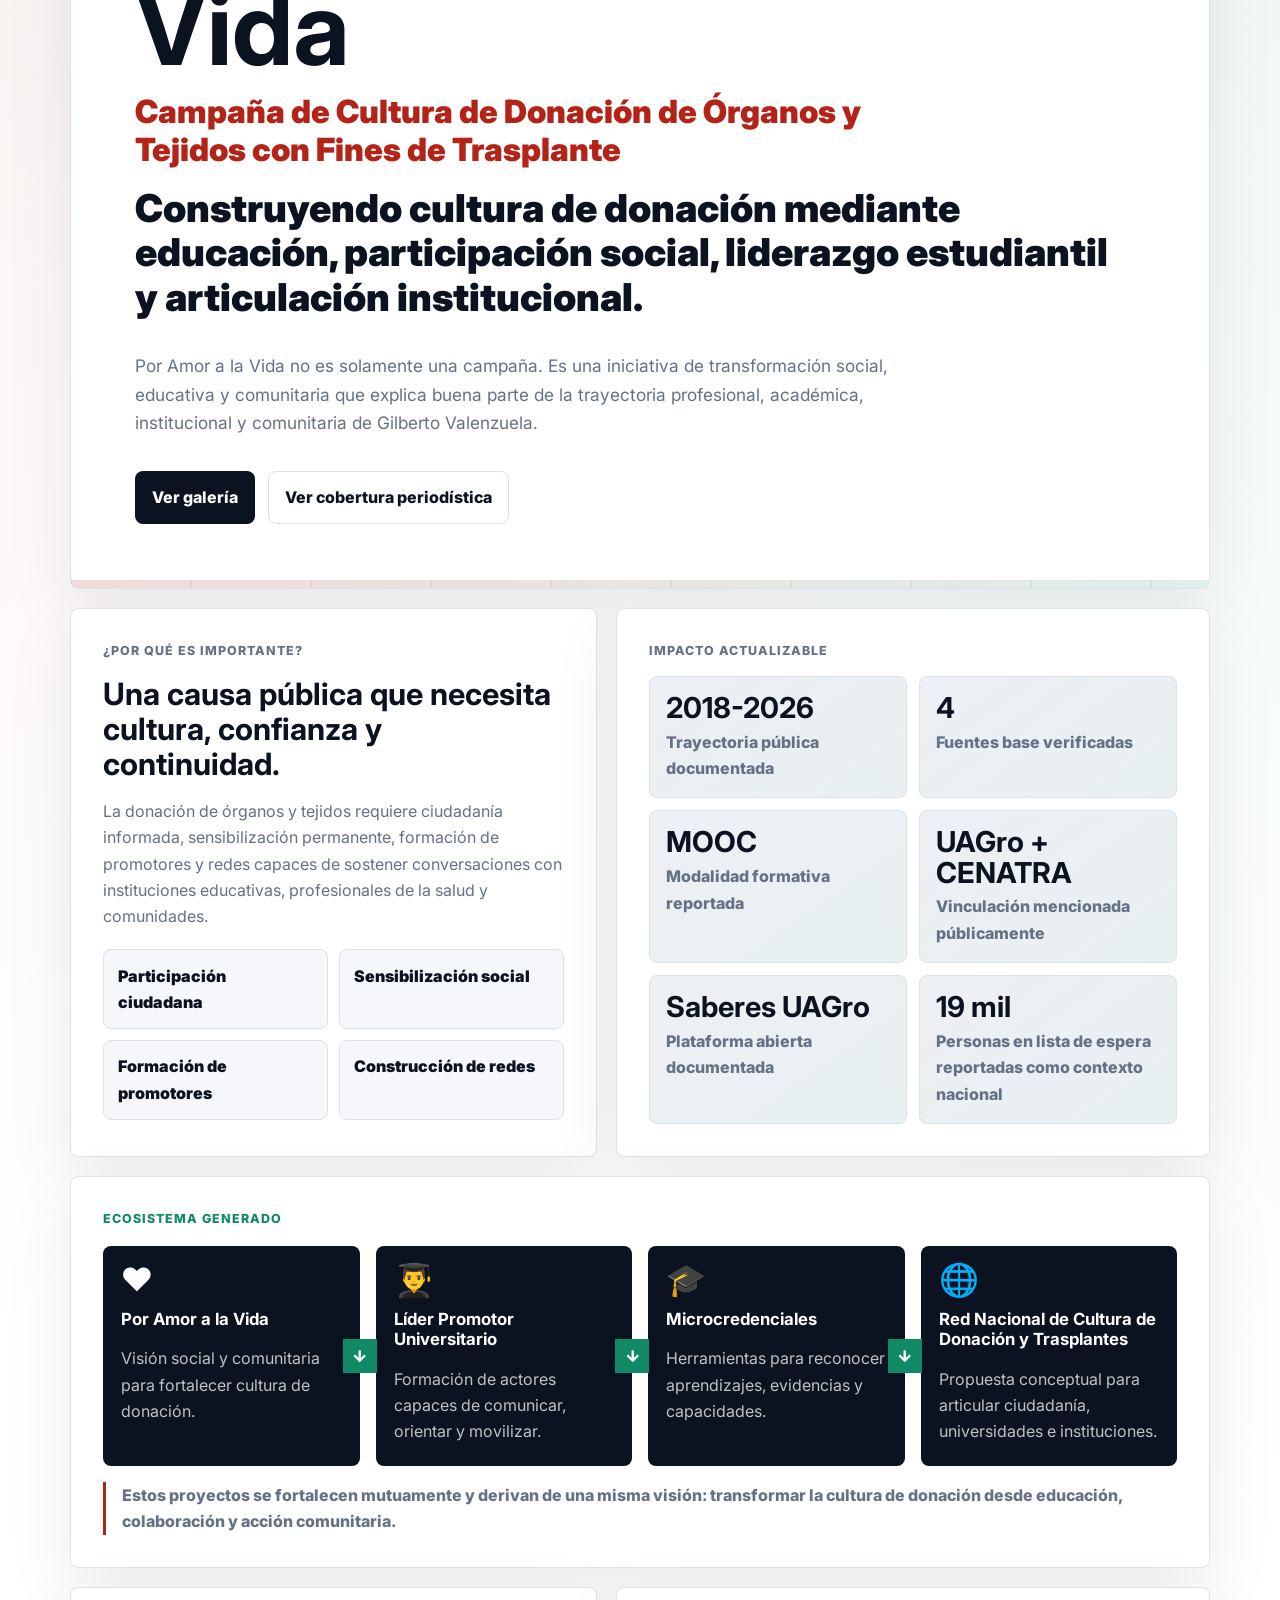
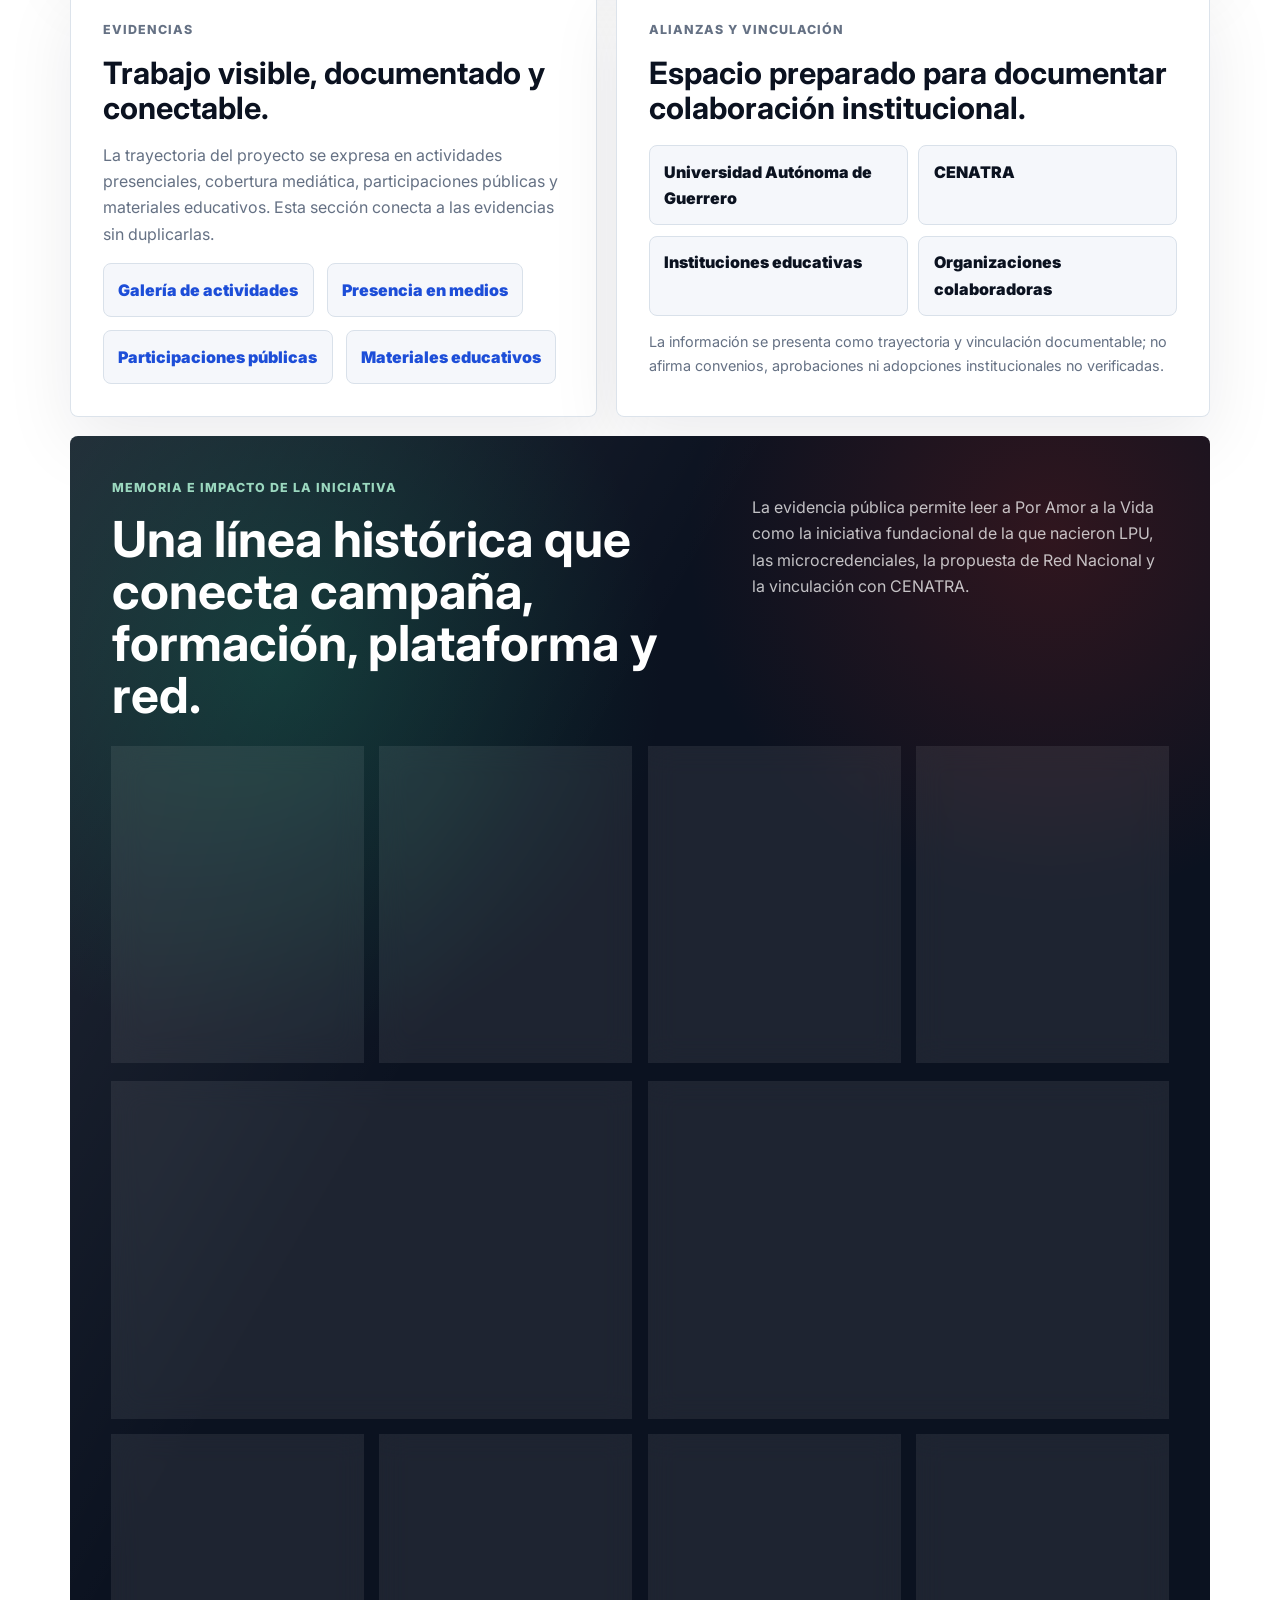
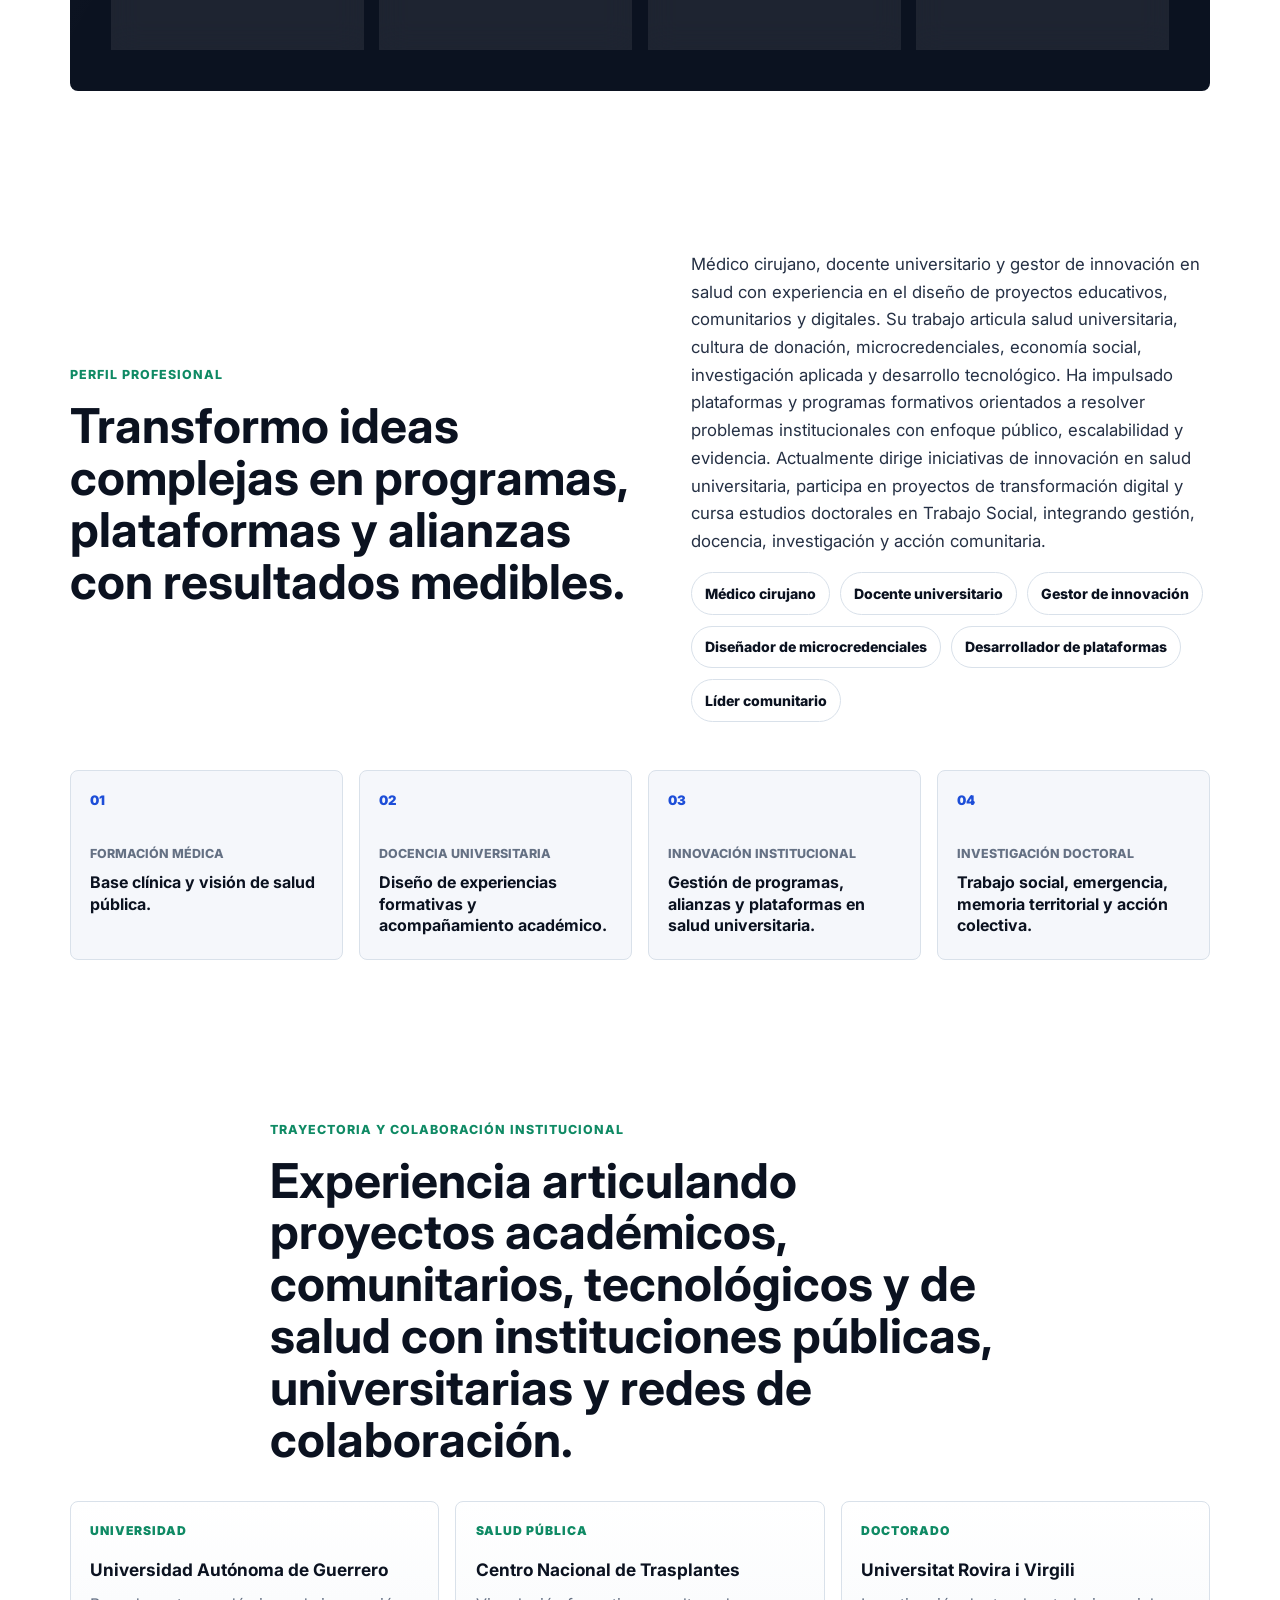
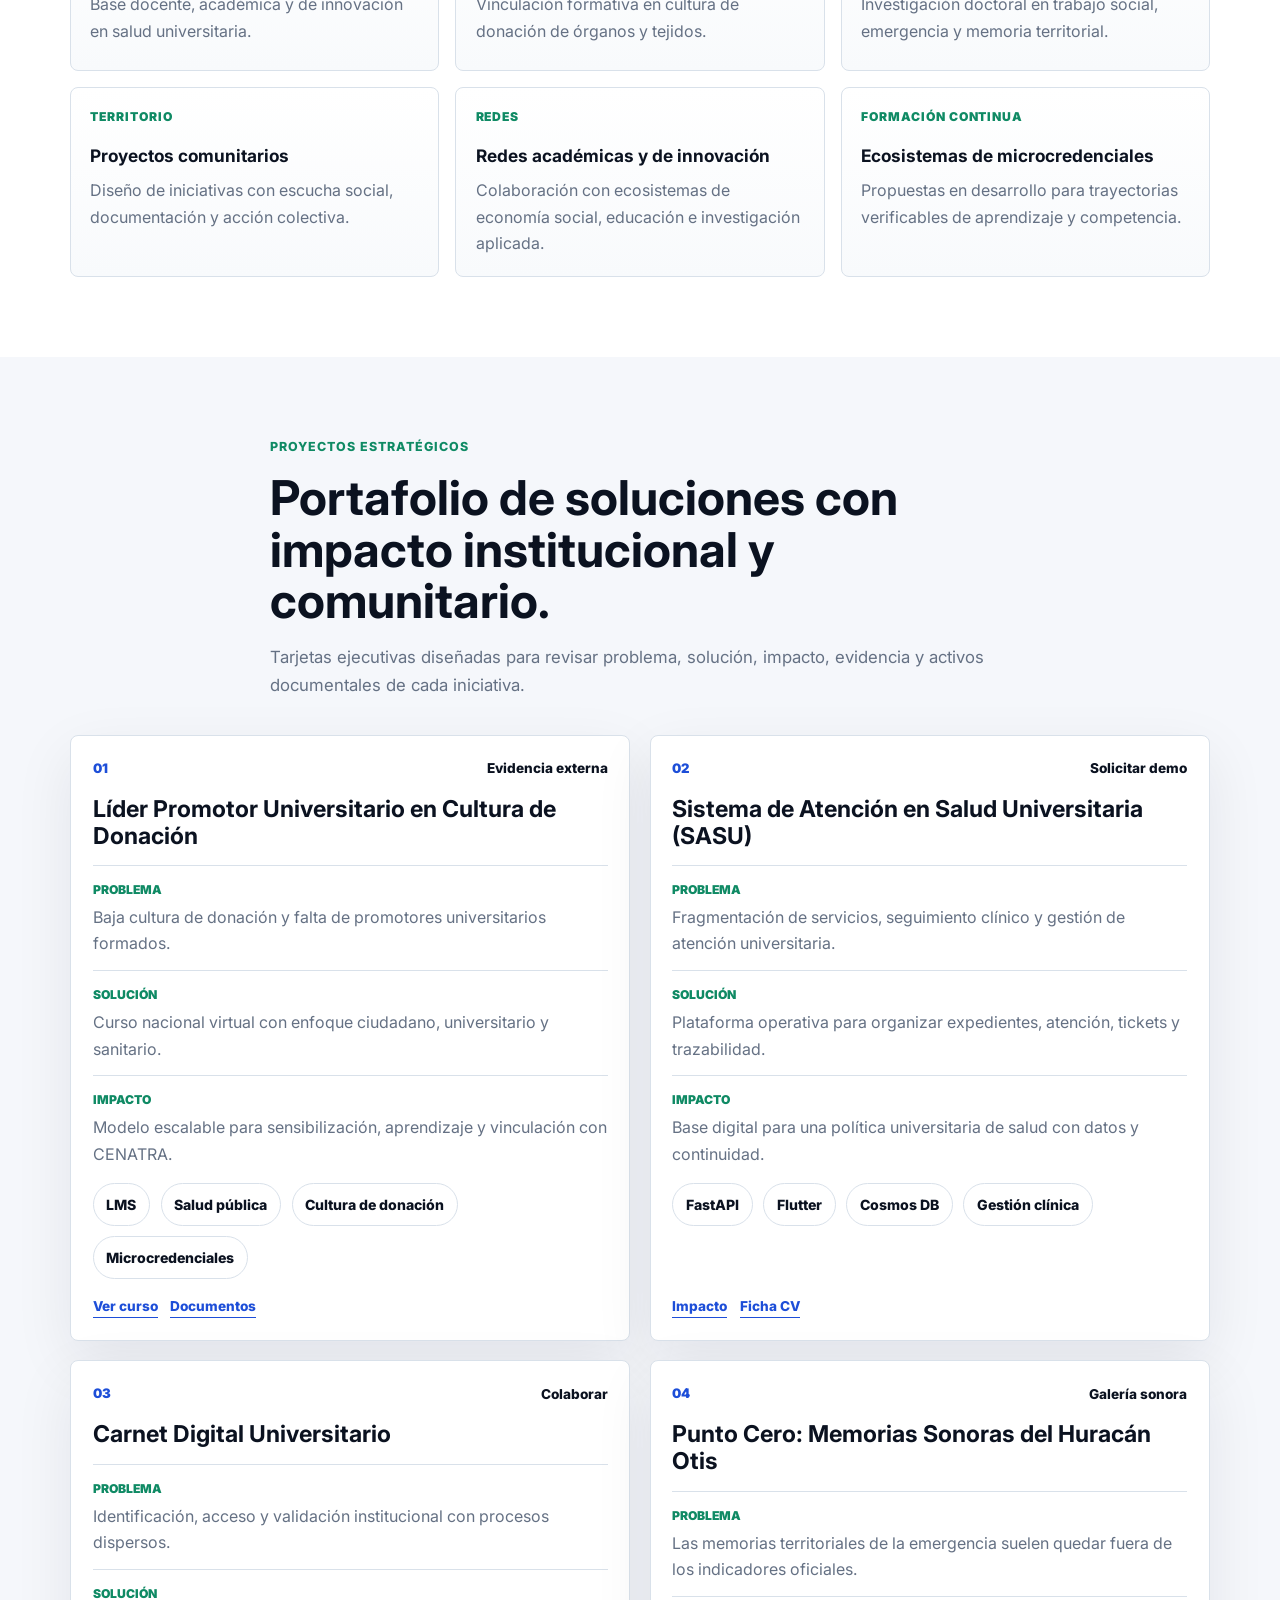
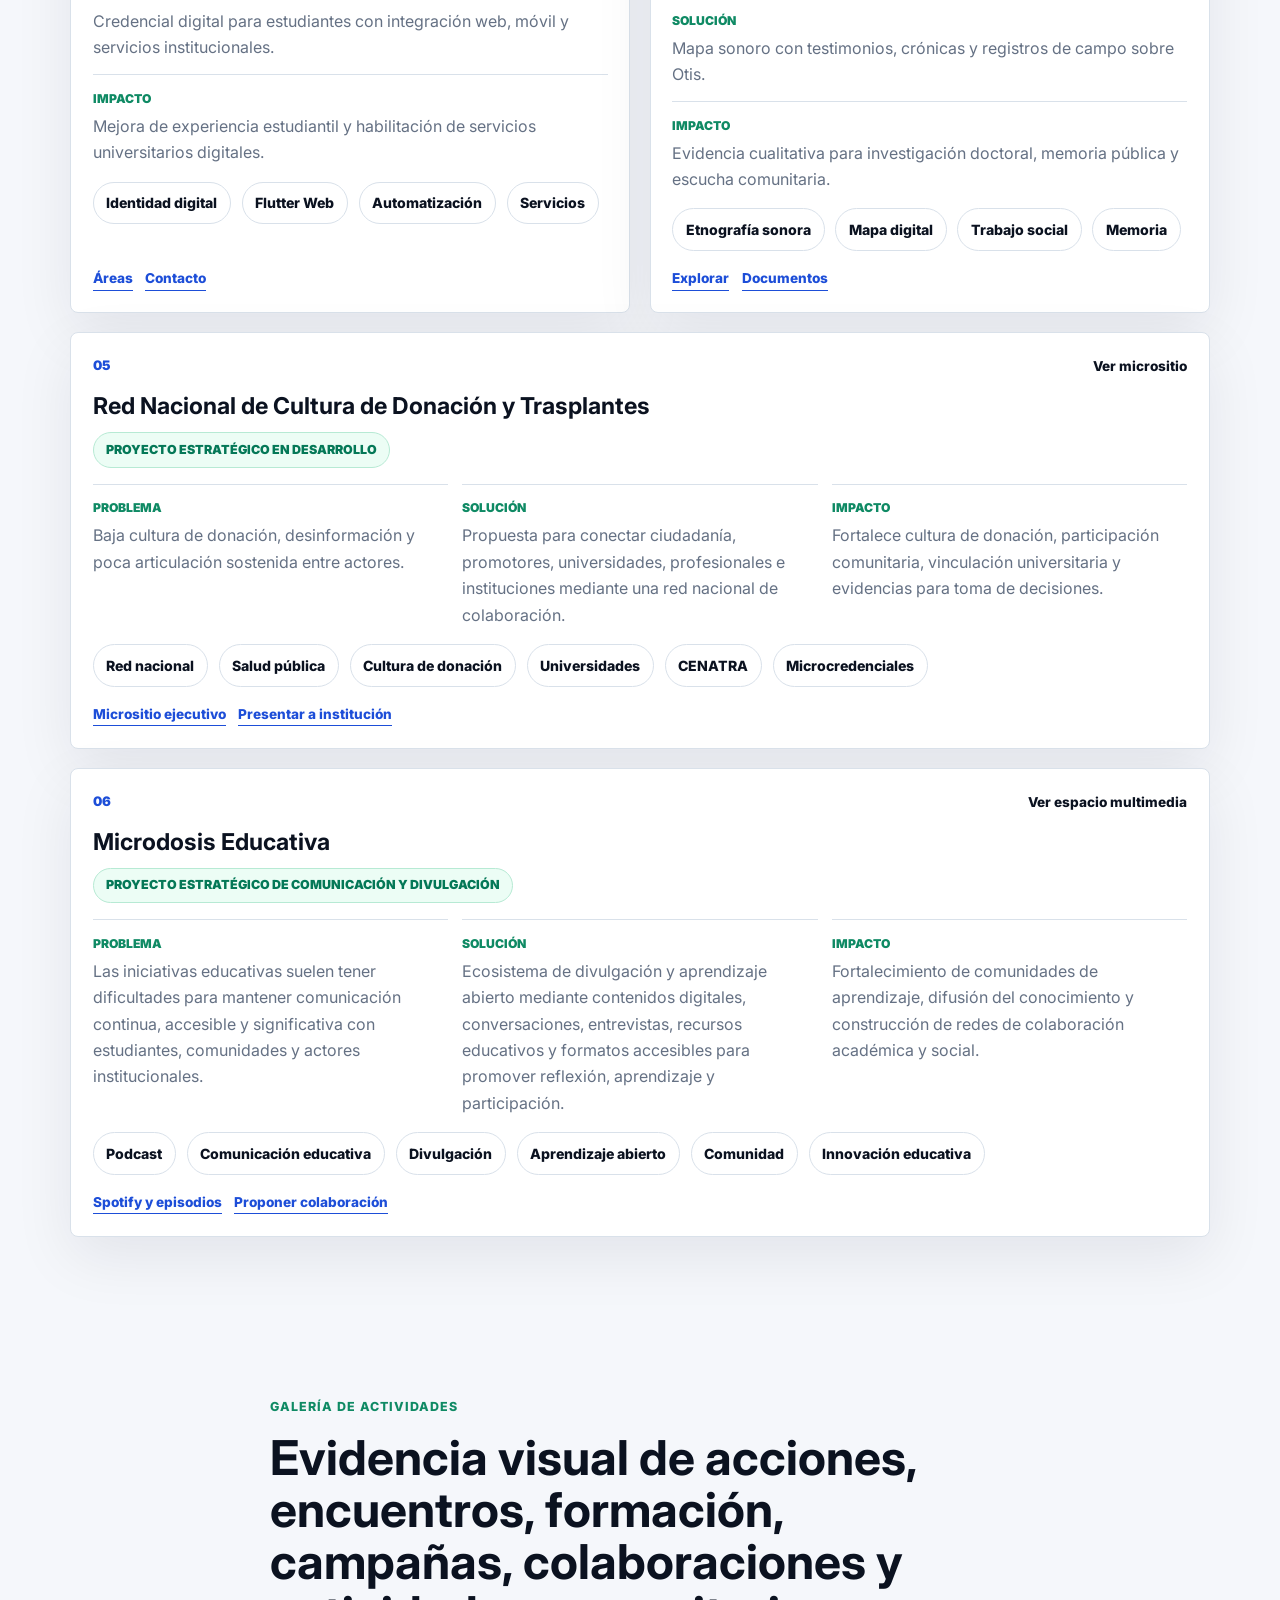
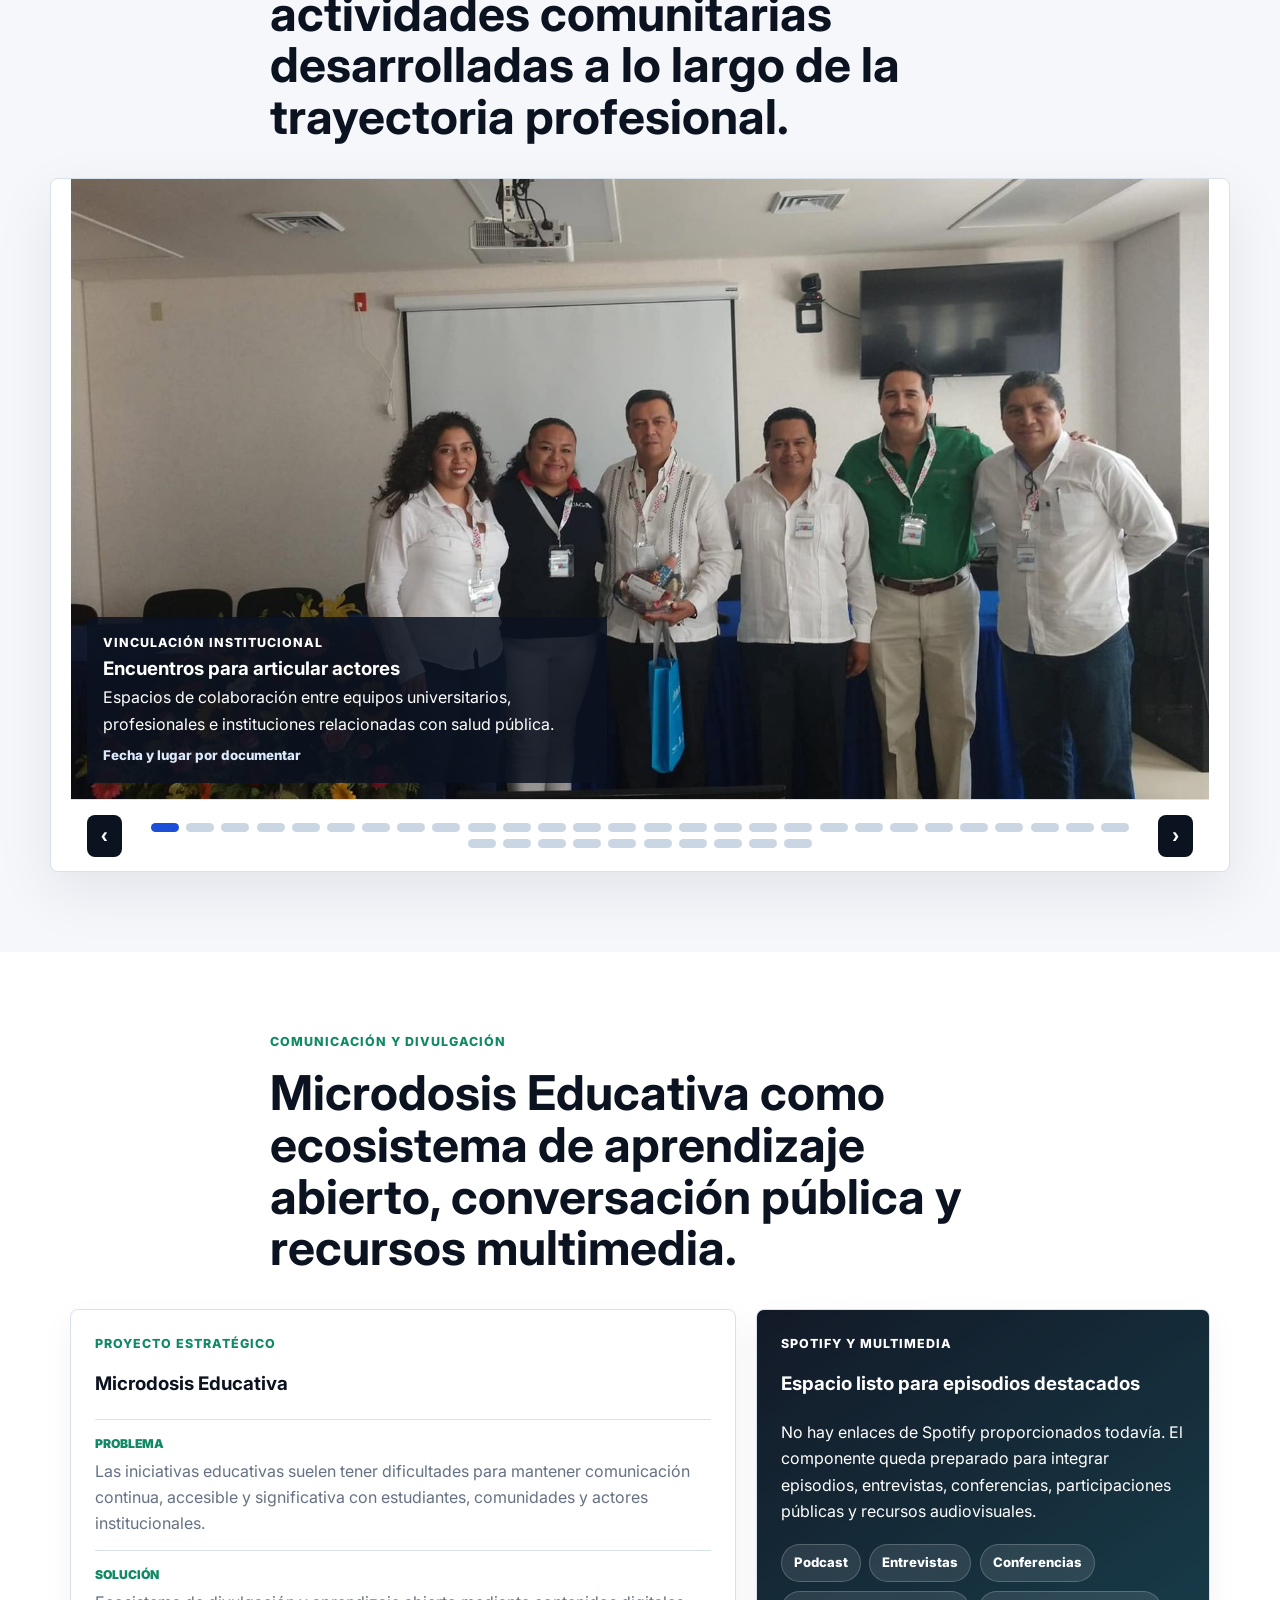
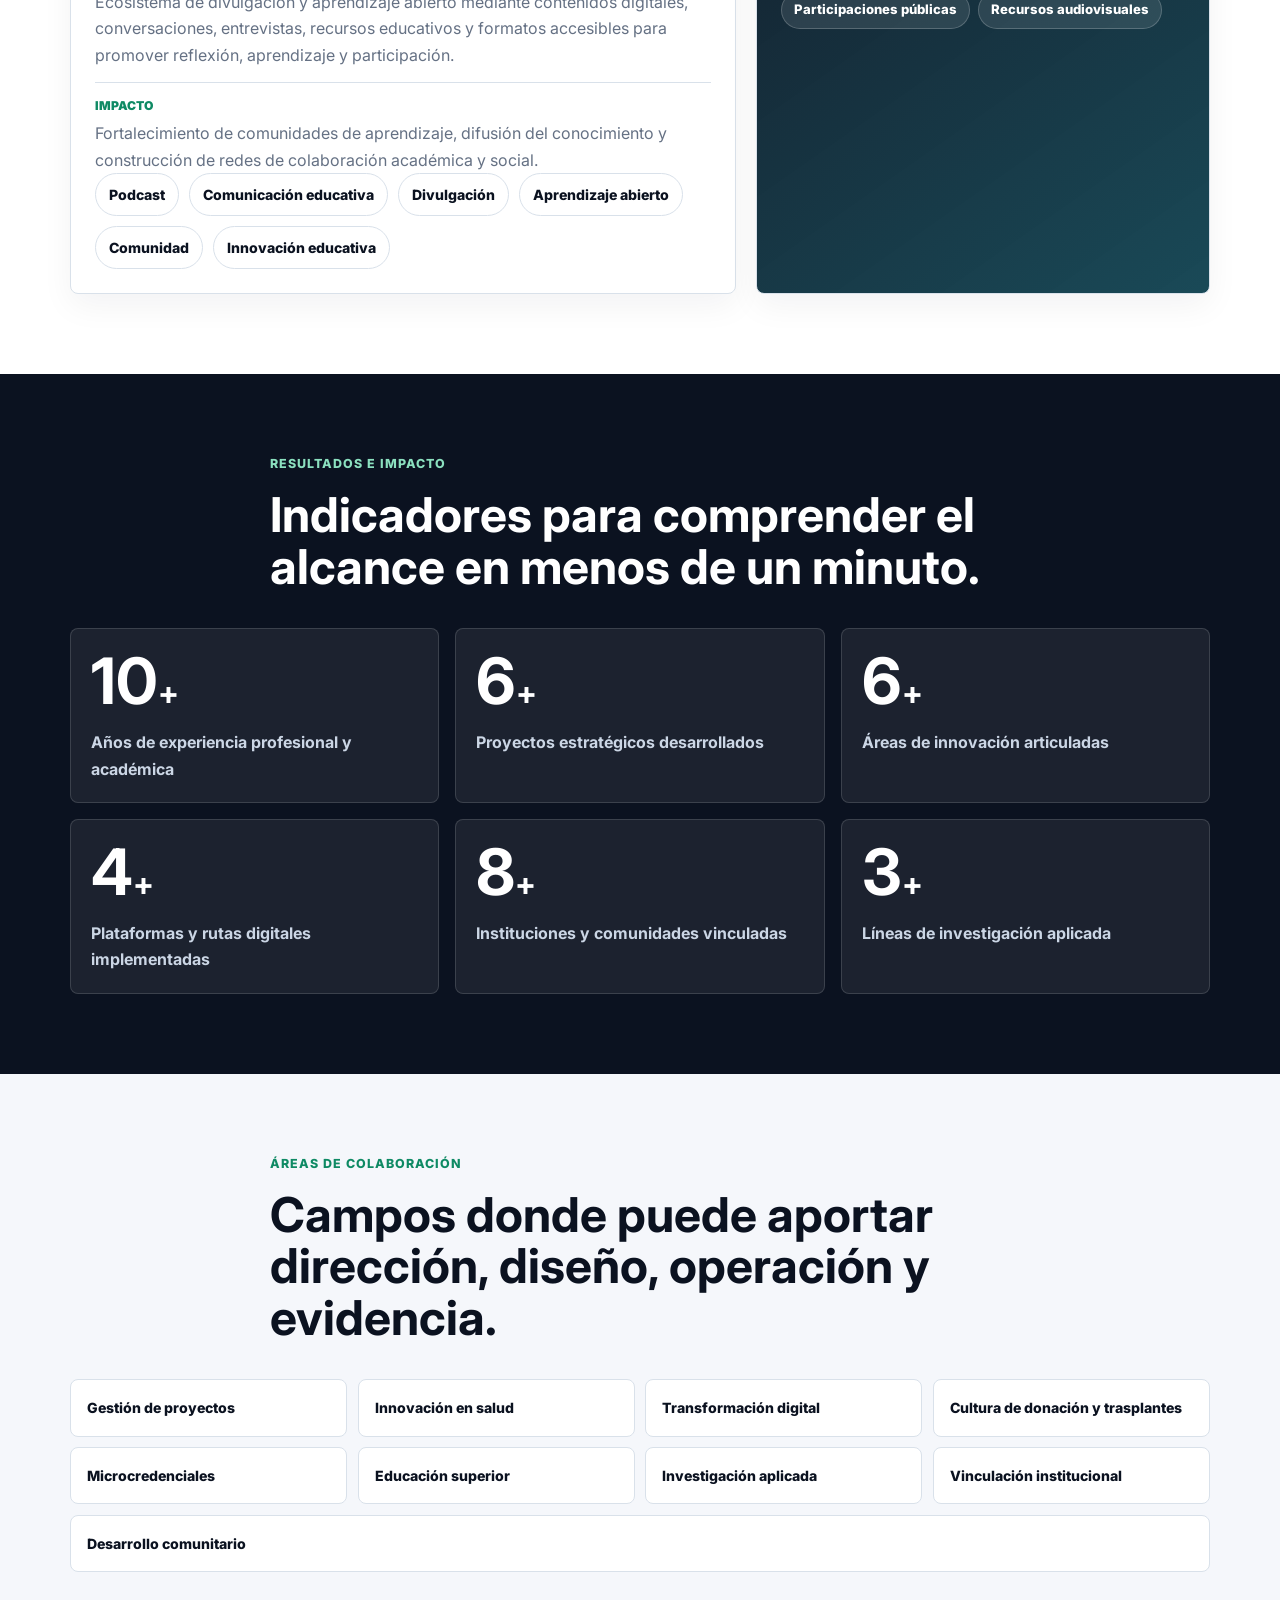
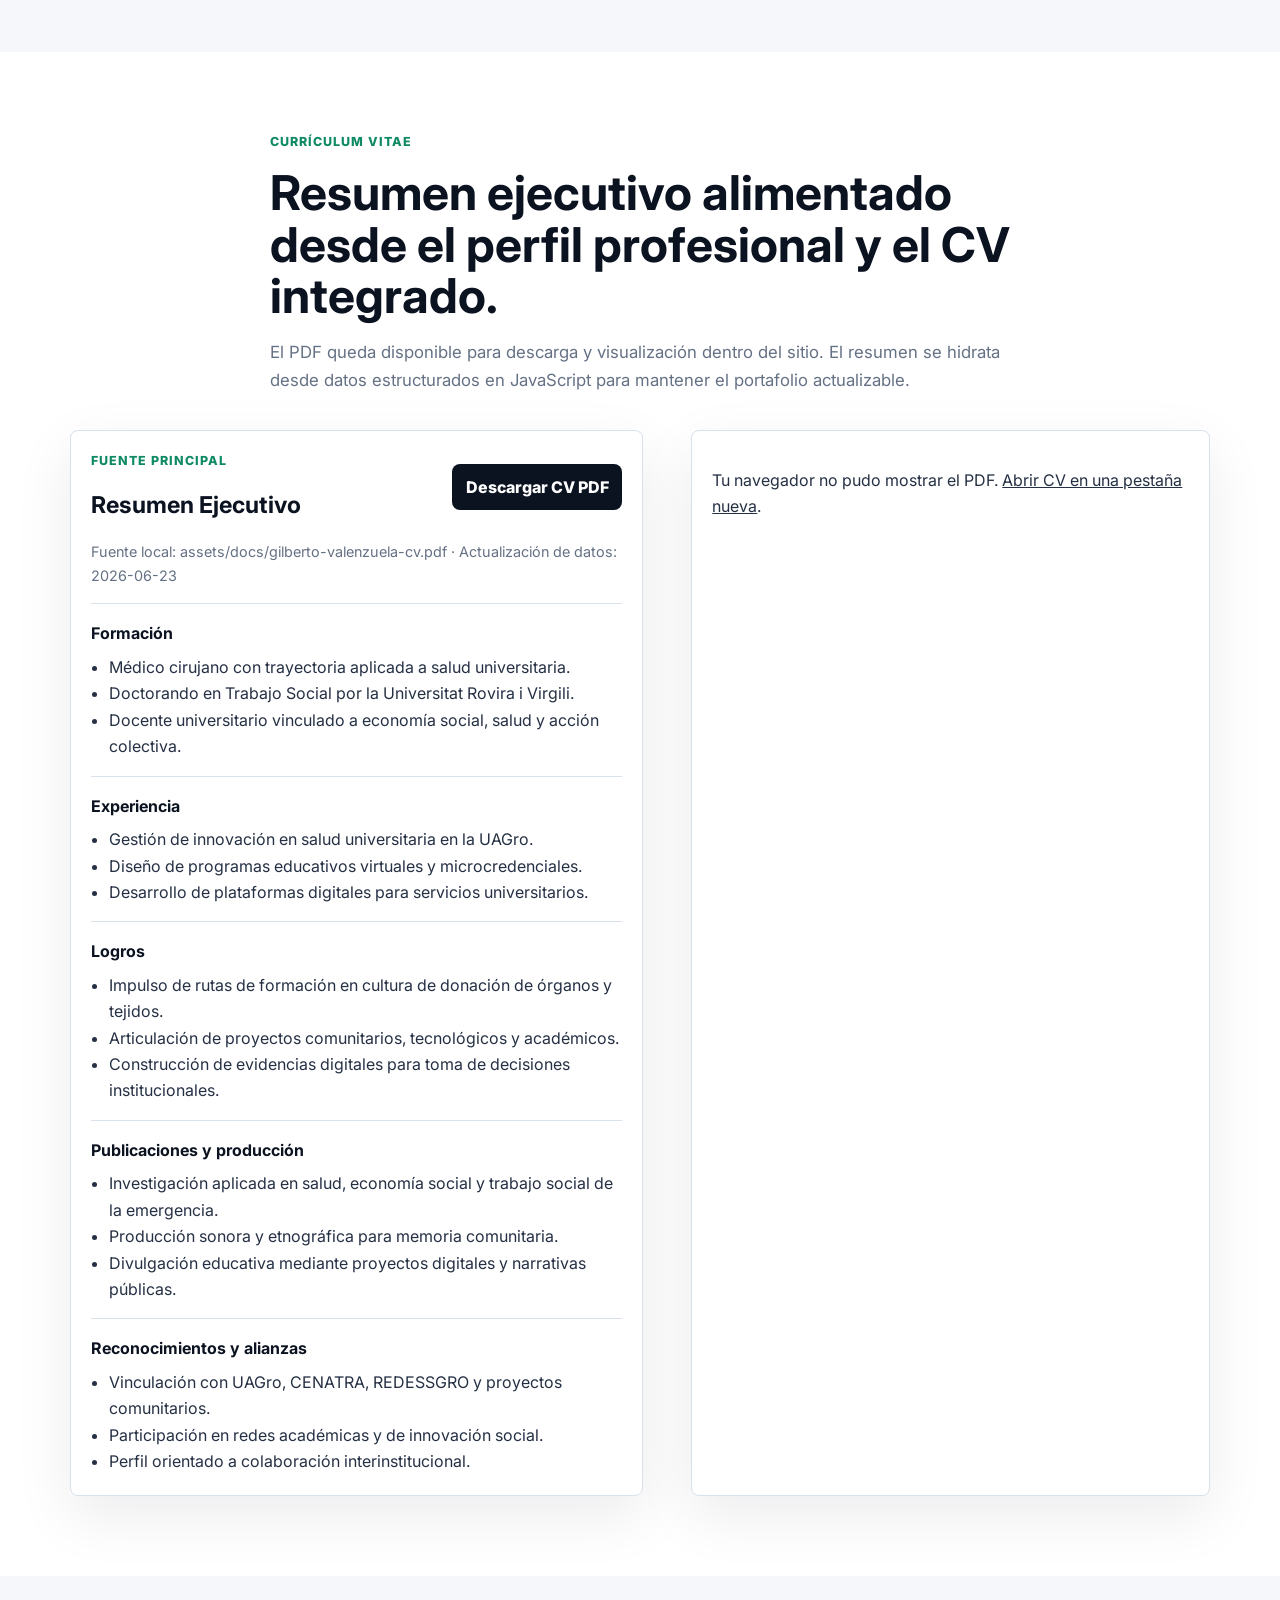
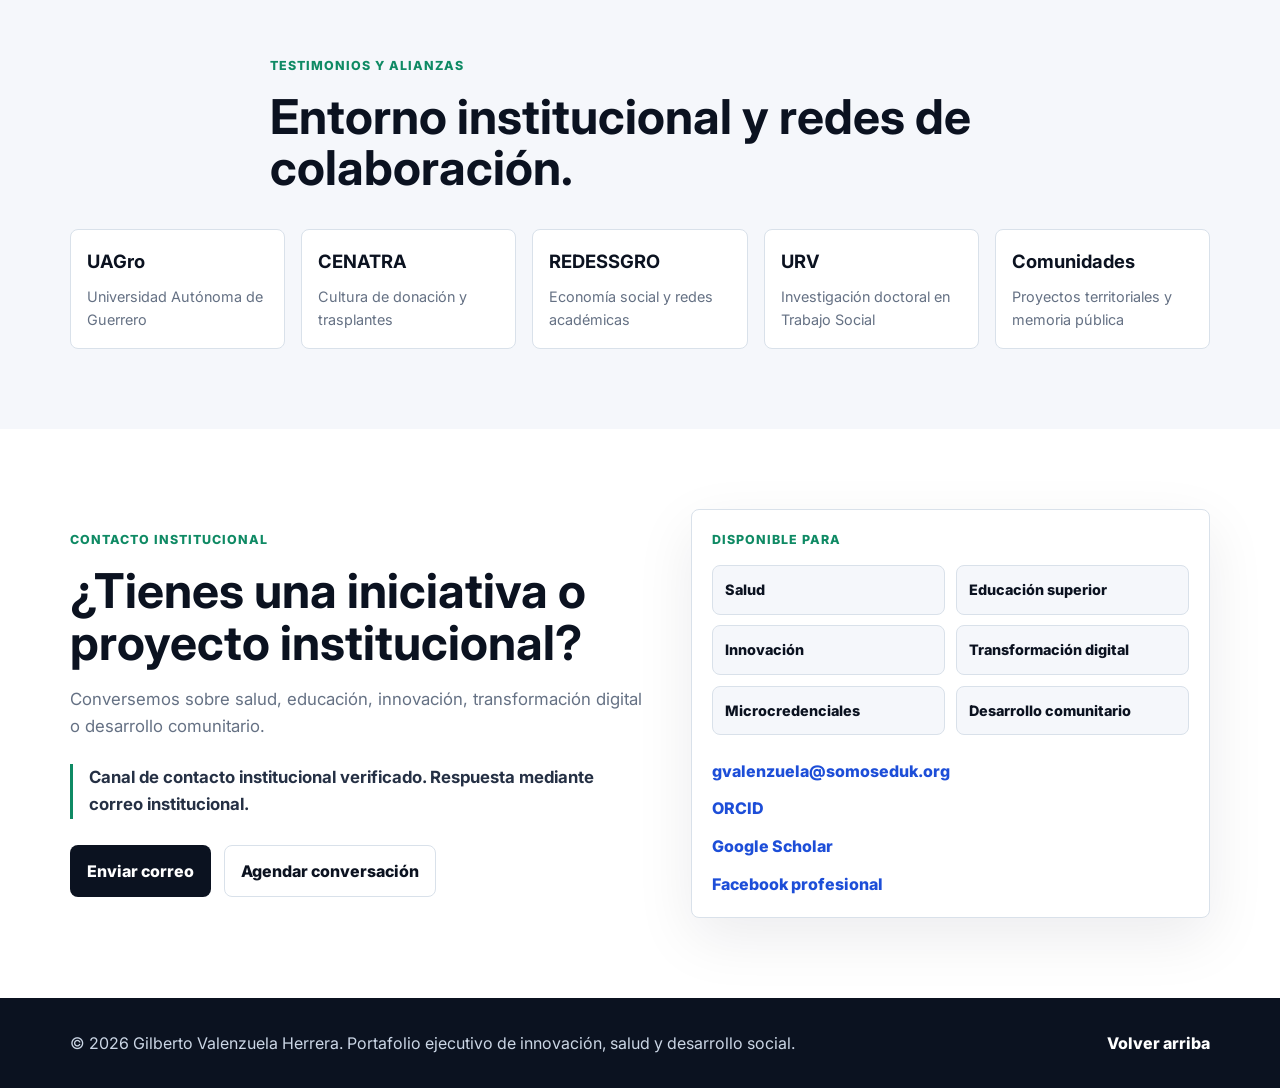
==== commit 6d282e13: "Fortalece proyecto insignia con memoria histórica" ====
--- a/index.html
+++ b/index.html
@@ -156,12 +156,12 @@
                     <article class="flagship-card flagship-impact">
                         <p class="card-label">Impacto actualizable</p>
                         <div class="flagship-metrics" aria-label="Indicadores del proyecto Por Amor a la Vida">
-                            <div><strong>2018</strong><span>Inicio documentado</span></div>
-                            <div><strong>Por actualizar</strong><span>Actividades realizadas</span></div>
-                            <div><strong>Por actualizar</strong><span>Estudiantes participantes</span></div>
-                            <div><strong>Por actualizar</strong><span>Instituciones vinculadas</span></div>
-                            <div><strong>Por actualizar</strong><span>Acciones de sensibilización</span></div>
-                            <div><strong>19</strong><span>Registros en hemeroteca</span></div>
+                            <div><strong>2018-2026</strong><span>Trayectoria pública documentada</span></div>
+                            <div><strong>4</strong><span>Fuentes base verificadas</span></div>
+                            <div><strong>MOOC</strong><span>Modalidad formativa reportada</span></div>
+                            <div><strong>UAGro + CENATRA</strong><span>Vinculación mencionada públicamente</span></div>
+                            <div><strong>Saberes UAGro</strong><span>Plataforma abierta documentada</span></div>
+                            <div><strong>19 mil</strong><span>Personas en lista de espera reportadas como contexto nacional</span></div>
                         </div>
                     </article>
                 </div>
@@ -217,6 +217,89 @@
                         <p class="flagship-disclaimer">La información se presenta como trayectoria y vinculación documentable; no afirma convenios, aprobaciones ni adopciones institucionales no verificadas.</p>
                     </article>
                 </div>
+
+                <div class="flagship-memory reveal" aria-labelledby="memory-title">
+                    <div class="flagship-memory-header">
+                        <div>
+                            <p class="eyebrow">Memoria e impacto de la iniciativa</p>
+                            <h3 id="memory-title">Una línea histórica que conecta campaña, formación, plataforma y red.</h3>
+                        </div>
+                        <p>La evidencia pública permite leer a Por Amor a la Vida como la iniciativa fundacional de la que nacieron LPU, las microcredenciales, la propuesta de Red Nacional y la vinculación con CENATRA.</p>
+                    </div>
+
+                    <div class="memory-timeline" aria-label="Trayectoria histórica documentada">
+                        <article>
+                            <time datetime="2018-02-24">2018</time>
+                            <h4>Campaña permanente de cultura y concientización</h4>
+                            <p>El Sol de Chilpancingo documenta que la UAGro coordinaría en Guerrero una campaña permanente para informar a universitarios sobre donación, lineamientos legales y protocolo federal CENATRA.</p>
+                        </article>
+                        <article>
+                            <span class="memory-date">Archivo social</span>
+                            <h4>Presencia pública de la campaña</h4>
+                            <p>La página pública Por amor a la vida UAGro funciona como archivo social de comunicación, difusión y materiales asociados a cultura de donación.</p>
+                        </article>
+                        <article>
+                            <time datetime="2026-02-16">2026</time>
+                            <h4>Curso nacional y formación virtual gratuita</h4>
+                            <p>Noticias UAGro reporta el curso Líder Promotor Universitario, presentado con CENATRA y Secretaría de Salud estatal, como evolución educativa de Por Amor a la Vida.</p>
+                        </article>
+                        <article>
+                            <time datetime="2026">2026</time>
+                            <h4>Plataforma Saberes UAGro</h4>
+                            <p>La plataforma Saberes UAGro funciona como base digital pública para rutas formativas y aprendizaje abierto vinculados con innovación educativa.</p>
+                        </article>
+                    </div>
+
+                    <div class="memory-split">
+                        <article class="memory-panel">
+                            <p class="card-label">Hitos relevantes</p>
+                            <ul class="memory-hit-list">
+                                <li>2018: articulación pública UAGro-CENATRA para cultura de donación en Guerrero.</li>
+                                <li>Presencia pública de la campaña mediante página social y archivo audiovisual asociado.</li>
+                                <li>2026: lanzamiento documentado de una formación virtual gratuita para promotores universitarios.</li>
+                                <li>Integración de contenidos a una lógica de plataforma, aprendizaje abierto y formación continua.</li>
+                            </ul>
+                        </article>
+                        <article class="memory-panel">
+                            <p class="card-label">Impacto acumulado verificable</p>
+                            <div class="memory-impact-grid">
+                                <span>Campaña pública documentada</span>
+                                <span>Formación de promotores</span>
+                                <span>Plataforma abierta</span>
+                                <span>Vinculación salud-universidad</span>
+                                <span>Material formativo verificable</span>
+                                <span>Base narrativa para Red Nacional</span>
+                            </div>
+                        </article>
+                    </div>
+
+                    <div class="public-evidence-grid" aria-label="Evidencia pública verificable">
+                        <article>
+                            <span>2018-02-24</span>
+                            <strong>El Sol de Chilpancingo</strong>
+                            <h4>Coordinará UAGro campaña de cultura y concientización para la donación de órganos</h4>
+                            <a href="https://www.elsoldechilpancingo.mx/2018/02/24/coordinara-uagro-campana-de-cultura-y-concientizacion-para-la-donacion-de-organos/" target="_blank" rel="noopener">Abrir fuente</a>
+                        </article>
+                        <article>
+                            <span>Archivo social</span>
+                            <strong>Facebook</strong>
+                            <h4>Por amor a la vida UAGro</h4>
+                            <a href="https://www.facebook.com/PorAmoralaVidaUAGro/" target="_blank" rel="noopener">Abrir fuente</a>
+                        </article>
+                        <article>
+                            <span>2026-02-16</span>
+                            <strong>Noticias UAGro</strong>
+                            <h4>La UAGro impulsa cultura de donación de órganos con innovador curso nacional de salud</h4>
+                            <a href="https://www.uagro.mx/NotiUAGro/component/content/article/la-uagro-impulsa-cultura-de-donacion-de-organos-con-innovador-curso-nacional-de-salud?Itemid=101&amp;catid=41" target="_blank" rel="noopener">Abrir fuente</a>
+                        </article>
+                        <article>
+                            <span>2026</span>
+                            <strong>Saberes UAGro</strong>
+                            <h4>Plataforma Saberes UAGro 2026</h4>
+                            <a href="https://saberes.uagro.mx/" target="_blank" rel="noopener">Abrir fuente</a>
+                        </article>
+                    </div>
+                </div>
             </div>
         </section>
 
--- a/styles.css
+++ b/styles.css
@@ -654,6 +654,160 @@
     margin-bottom: 0;
 }
 
+.flagship-memory {
+    background: var(--ink);
+    border-radius: var(--radius);
+    color: #fff;
+    overflow: hidden;
+    padding: clamp(1.5rem, 4vw, 2.6rem);
+    position: relative;
+}
+
+.flagship-memory::before {
+    background:
+        radial-gradient(circle at 18% 18%, rgba(15, 138, 100, 0.28), transparent 28%),
+        radial-gradient(circle at 86% 8%, rgba(180, 35, 24, 0.22), transparent 24%),
+        linear-gradient(120deg, rgba(255, 255, 255, 0.1), transparent 38%);
+    content: "";
+    inset: 0;
+    pointer-events: none;
+    position: absolute;
+}
+
+.flagship-memory > * {
+    position: relative;
+}
+
+.flagship-memory .eyebrow,
+.flagship-memory .card-label {
+    color: #9bd8bf;
+}
+
+.flagship-memory-header {
+    align-items: start;
+    display: grid;
+    gap: 1rem;
+    grid-template-columns: minmax(0, 1.2fr) minmax(280px, 0.8fr);
+    margin-bottom: 1.6rem;
+}
+
+.flagship-memory h3,
+.flagship-memory h4 {
+    color: #fff;
+    margin: 0;
+}
+
+.flagship-memory-header h3 {
+    font-size: clamp(1.8rem, 4vw, 3.1rem);
+    line-height: 1.05;
+    max-width: 920px;
+}
+
+.flagship-memory p {
+    color: rgba(255, 255, 255, 0.74);
+}
+
+.memory-timeline {
+    display: grid;
+    gap: 1rem;
+    grid-template-columns: repeat(4, minmax(0, 1fr));
+    margin: 1.2rem 0;
+}
+
+.memory-timeline article,
+.memory-panel,
+.public-evidence-grid article {
+    background: rgba(255, 255, 255, 0.08);
+    border: 1px solid rgba(255, 255, 255, 0.14);
+    border-radius: var(--radius);
+    backdrop-filter: blur(14px);
+}
+
+.memory-timeline article {
+    padding: 1rem;
+}
+
+.memory-timeline time,
+.memory-date {
+    color: #9bd8bf;
+    display: block;
+    font-size: 0.82rem;
+    font-weight: 900;
+    margin-bottom: 0.7rem;
+}
+
+.memory-timeline h4,
+.public-evidence-grid h4 {
+    font-size: 1rem;
+    line-height: 1.25;
+}
+
+.memory-timeline p {
+    font-size: 0.92rem;
+    margin-bottom: 0;
+}
+
+.memory-split {
+    display: grid;
+    gap: 1rem;
+    grid-template-columns: minmax(0, 1fr) minmax(0, 1fr);
+    margin: 1rem 0;
+}
+
+.memory-panel {
+    padding: 1.2rem;
+}
+
+.memory-hit-list {
+    color: rgba(255, 255, 255, 0.78);
+    display: grid;
+    gap: 0.65rem;
+    margin: 0.9rem 0 0;
+    padding-left: 1.1rem;
+}
+
+.memory-impact-grid {
+    display: grid;
+    gap: 0.7rem;
+    grid-template-columns: repeat(2, minmax(0, 1fr));
+    margin-top: 0.9rem;
+}
+
+.memory-impact-grid span {
+    background: rgba(255, 255, 255, 0.1);
+    border: 1px solid rgba(255, 255, 255, 0.13);
+    border-radius: var(--radius);
+    color: #fff;
+    font-weight: 900;
+    padding: 0.78rem 0.85rem;
+}
+
+.public-evidence-grid {
+    display: grid;
+    gap: 1rem;
+    grid-template-columns: repeat(4, minmax(0, 1fr));
+}
+
+.public-evidence-grid article {
+    display: grid;
+    gap: 0.65rem;
+    padding: 1rem;
+}
+
+.public-evidence-grid span,
+.public-evidence-grid strong {
+    color: #9bd8bf;
+    font-size: 0.82rem;
+    font-weight: 900;
+}
+
+.public-evidence-grid a {
+    color: #fff;
+    font-weight: 900;
+    text-decoration-color: rgba(255, 255, 255, 0.35);
+    text-underline-offset: 0.25rem;
+}
+
 .profile-text p {
     color: var(--ink-soft);
     font-size: 1.05rem;
@@ -1917,6 +2071,10 @@
     .cv-layout,
     .flagship-grid,
     .flagship-evidence,
+    .flagship-memory-header,
+    .memory-timeline,
+    .memory-split,
+    .public-evidence-grid,
     .ecosystem-flow,
     .micro-hero-grid,
     .micro-split,
@@ -2027,7 +2185,8 @@
 
     .flagship-focus-list,
     .flagship-alliance-grid,
-    .flagship-metrics {
+    .flagship-metrics,
+    .memory-impact-grid {
         grid-template-columns: 1fr;
     }
 
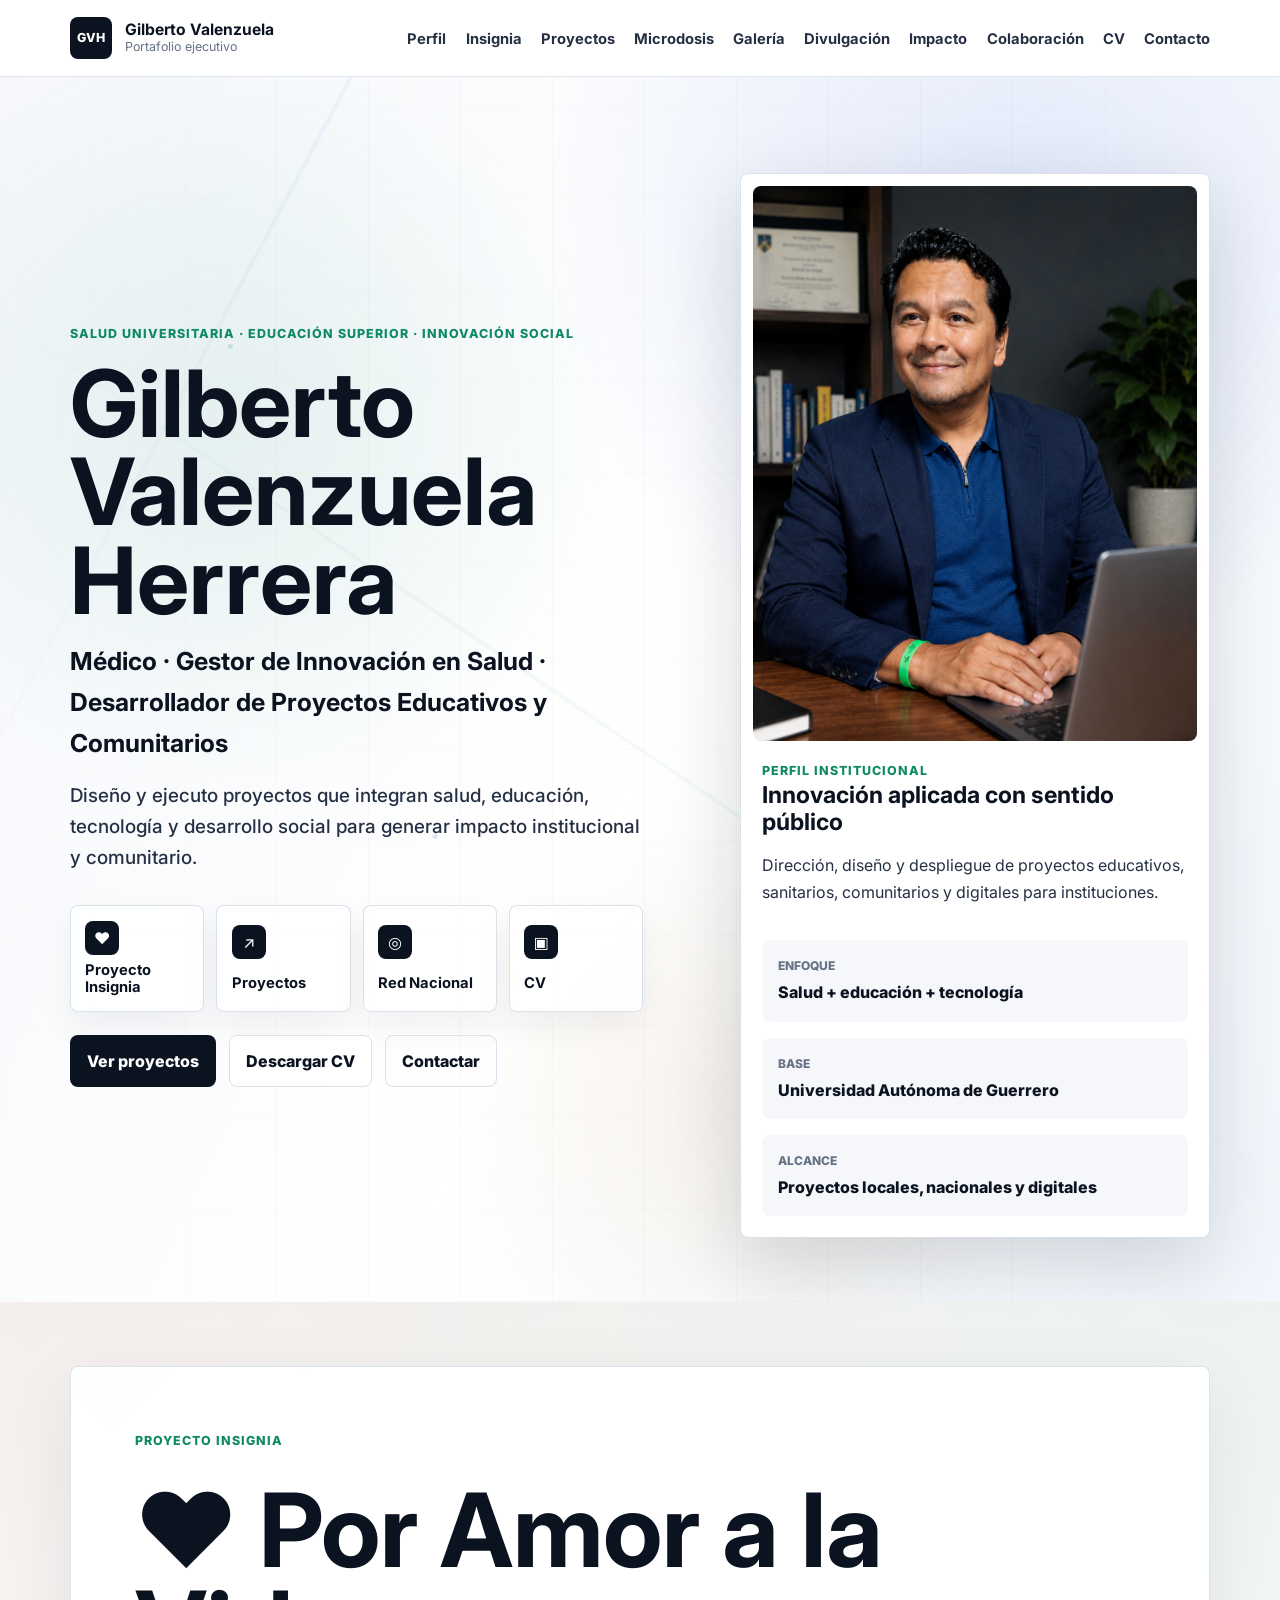
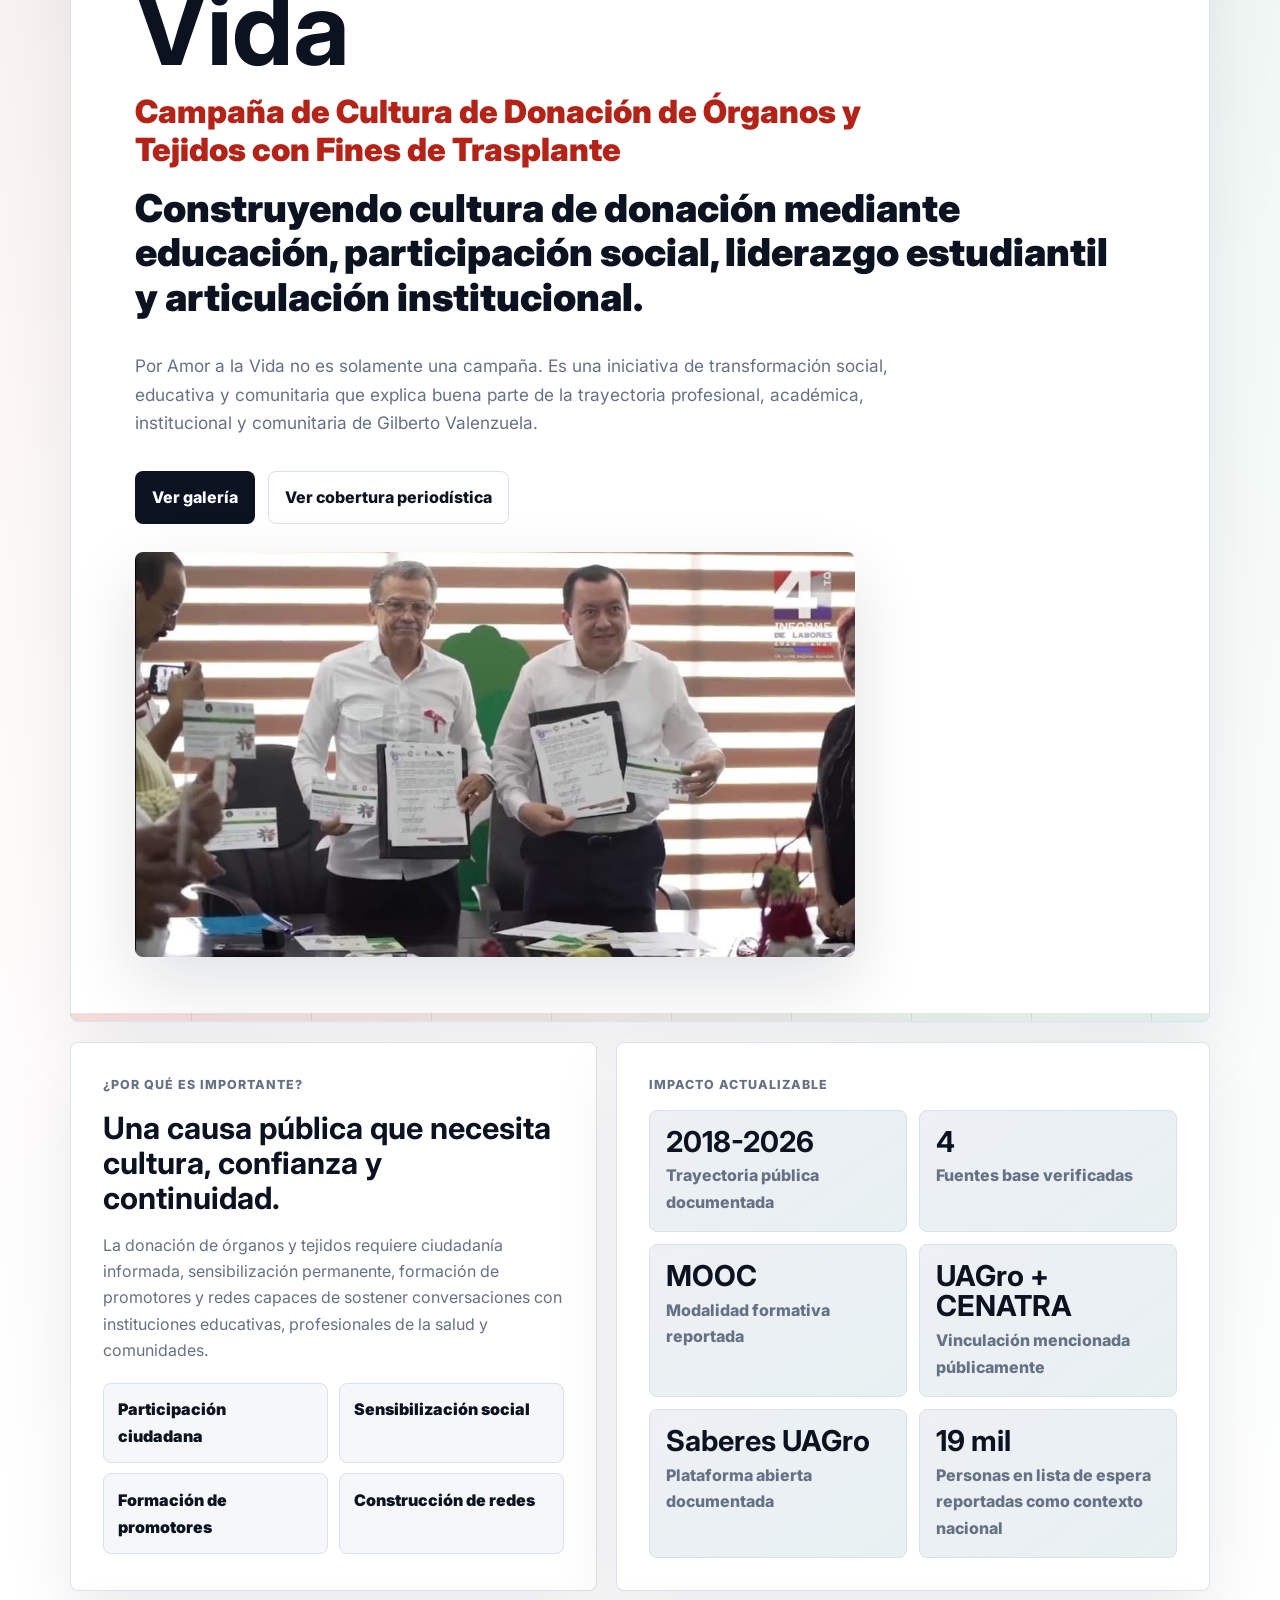
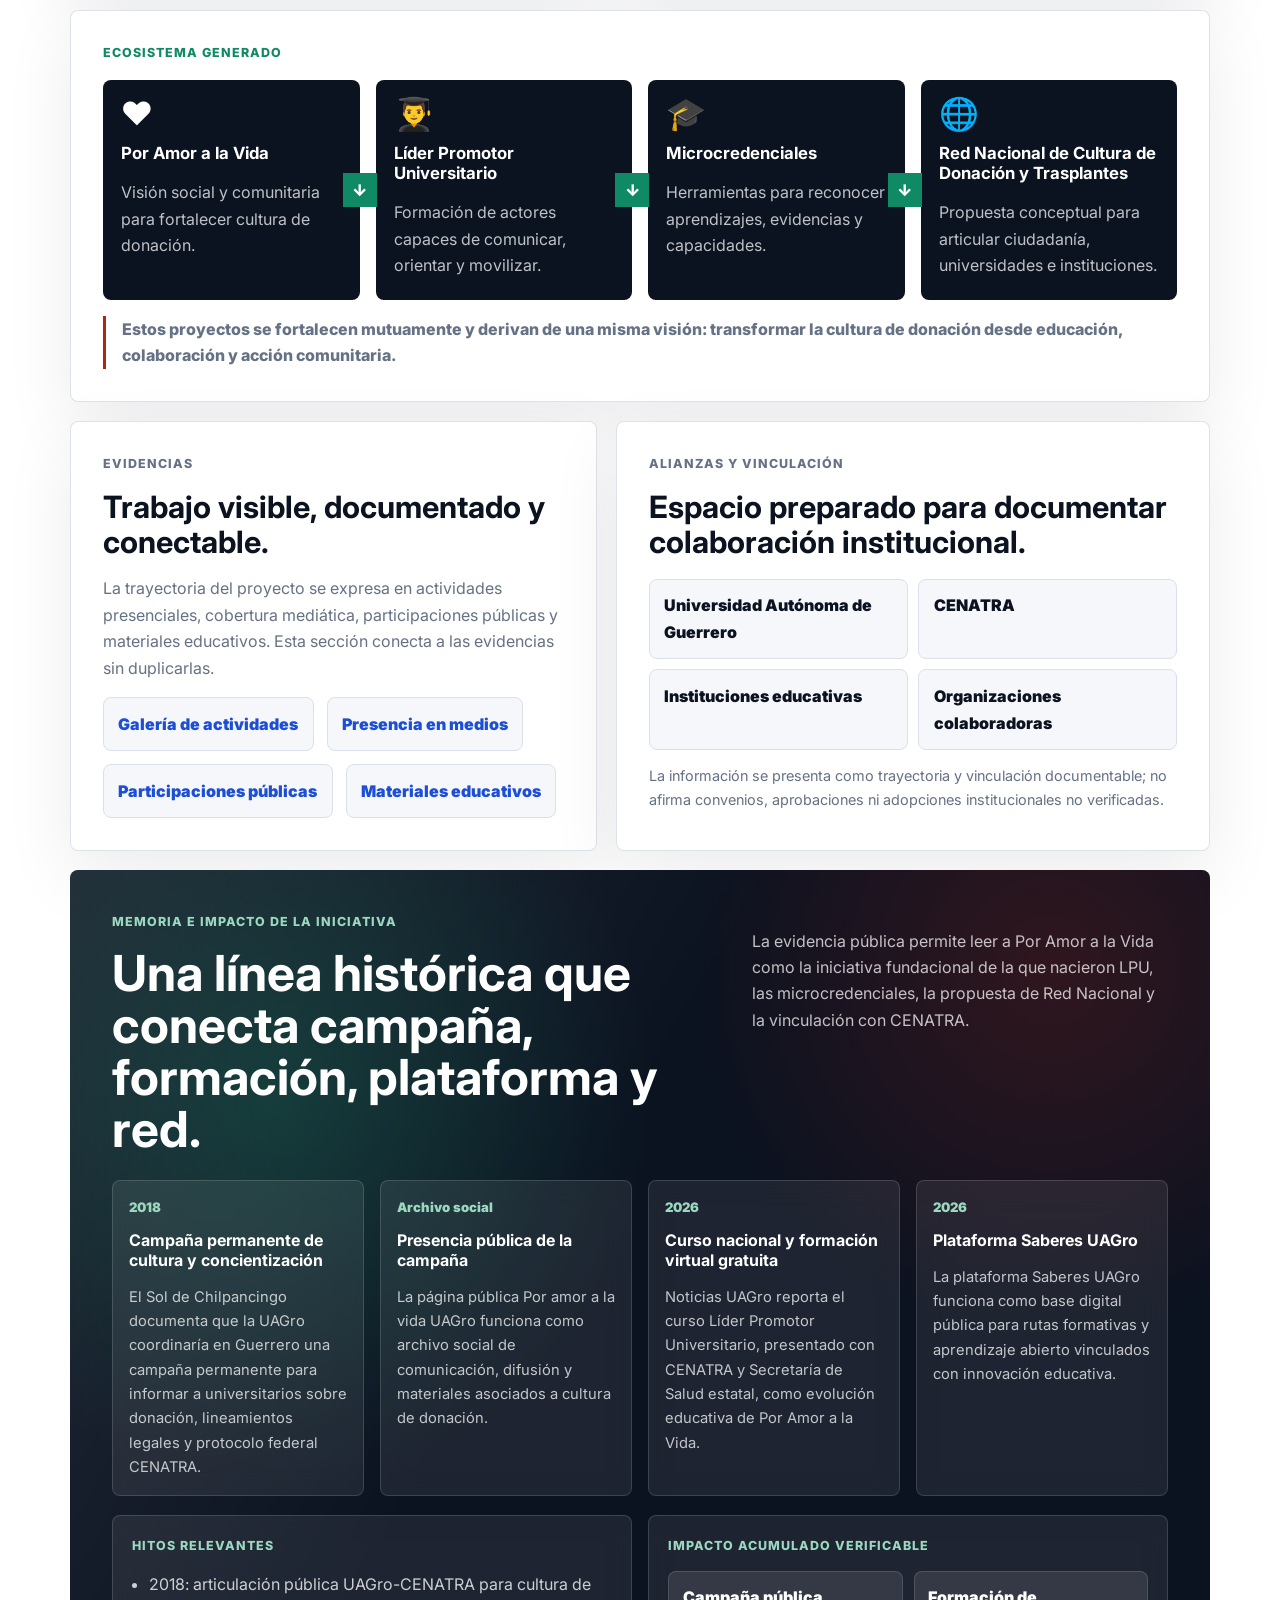
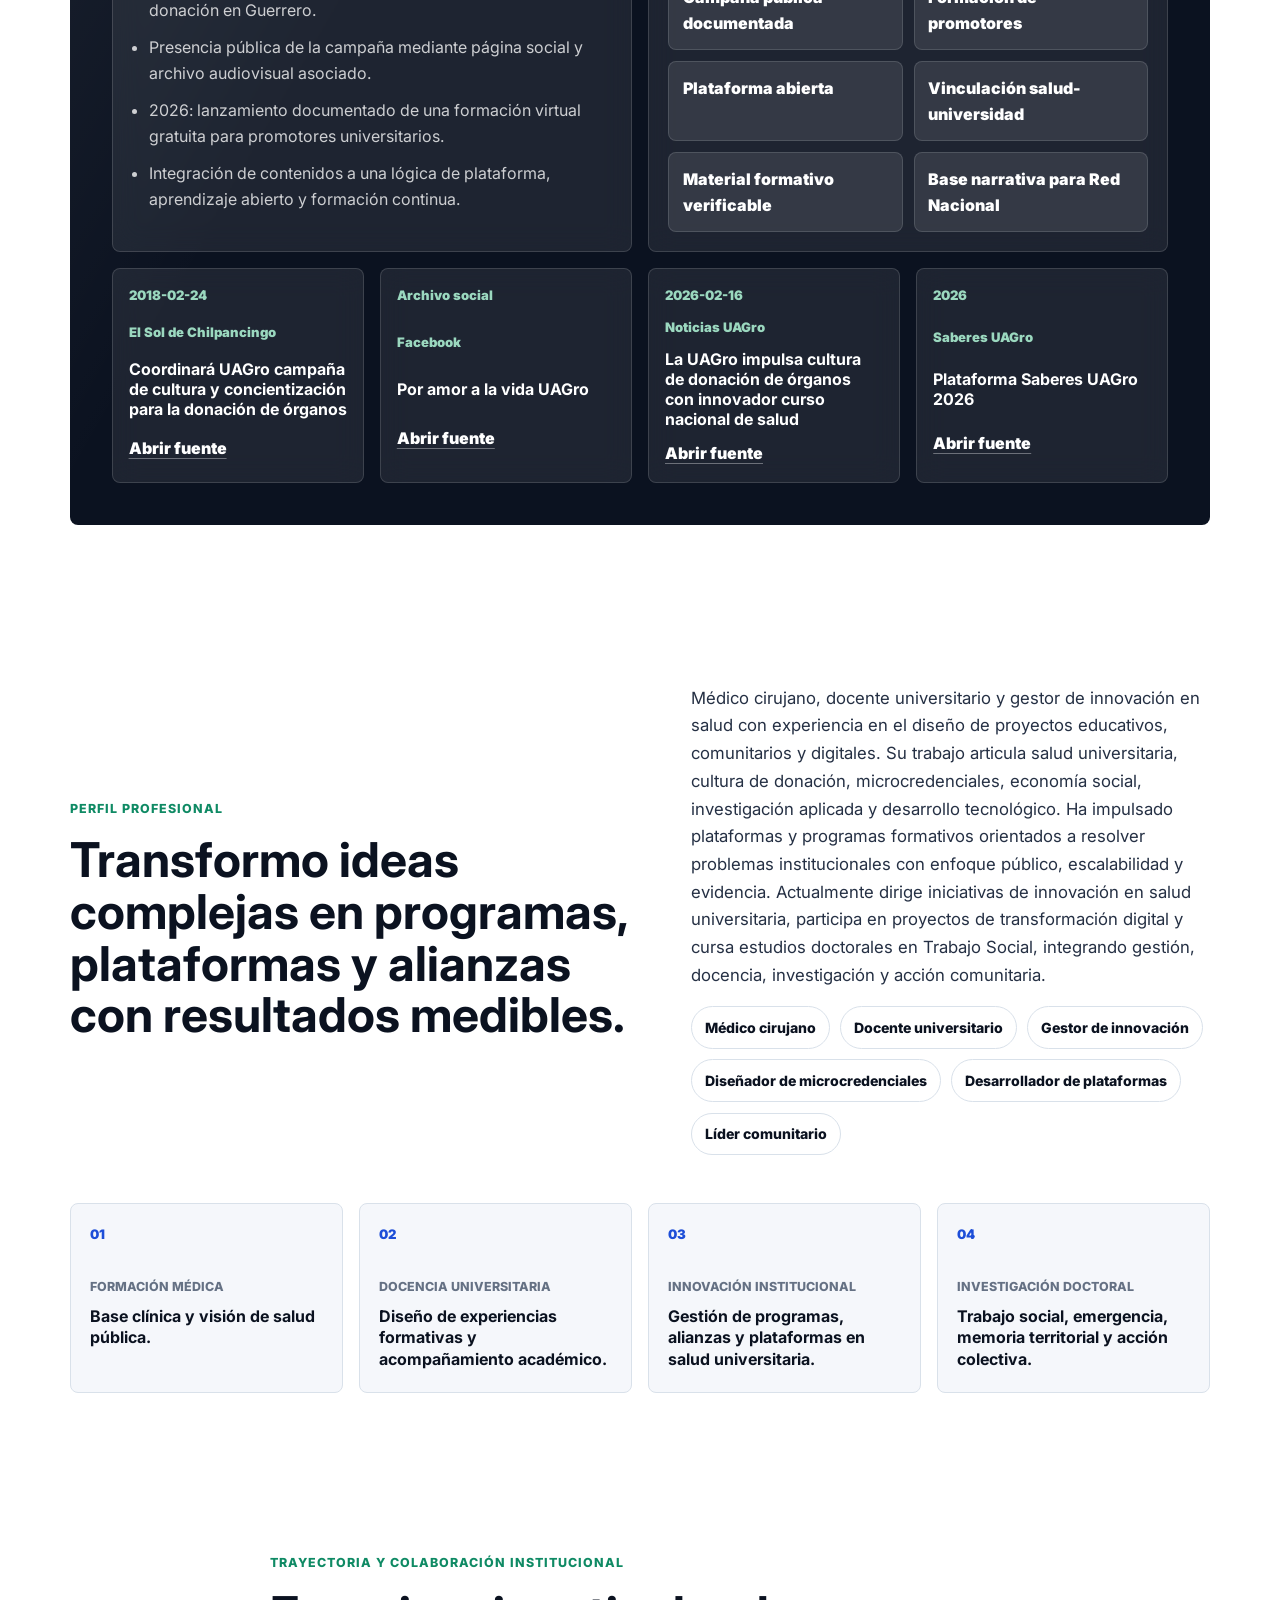
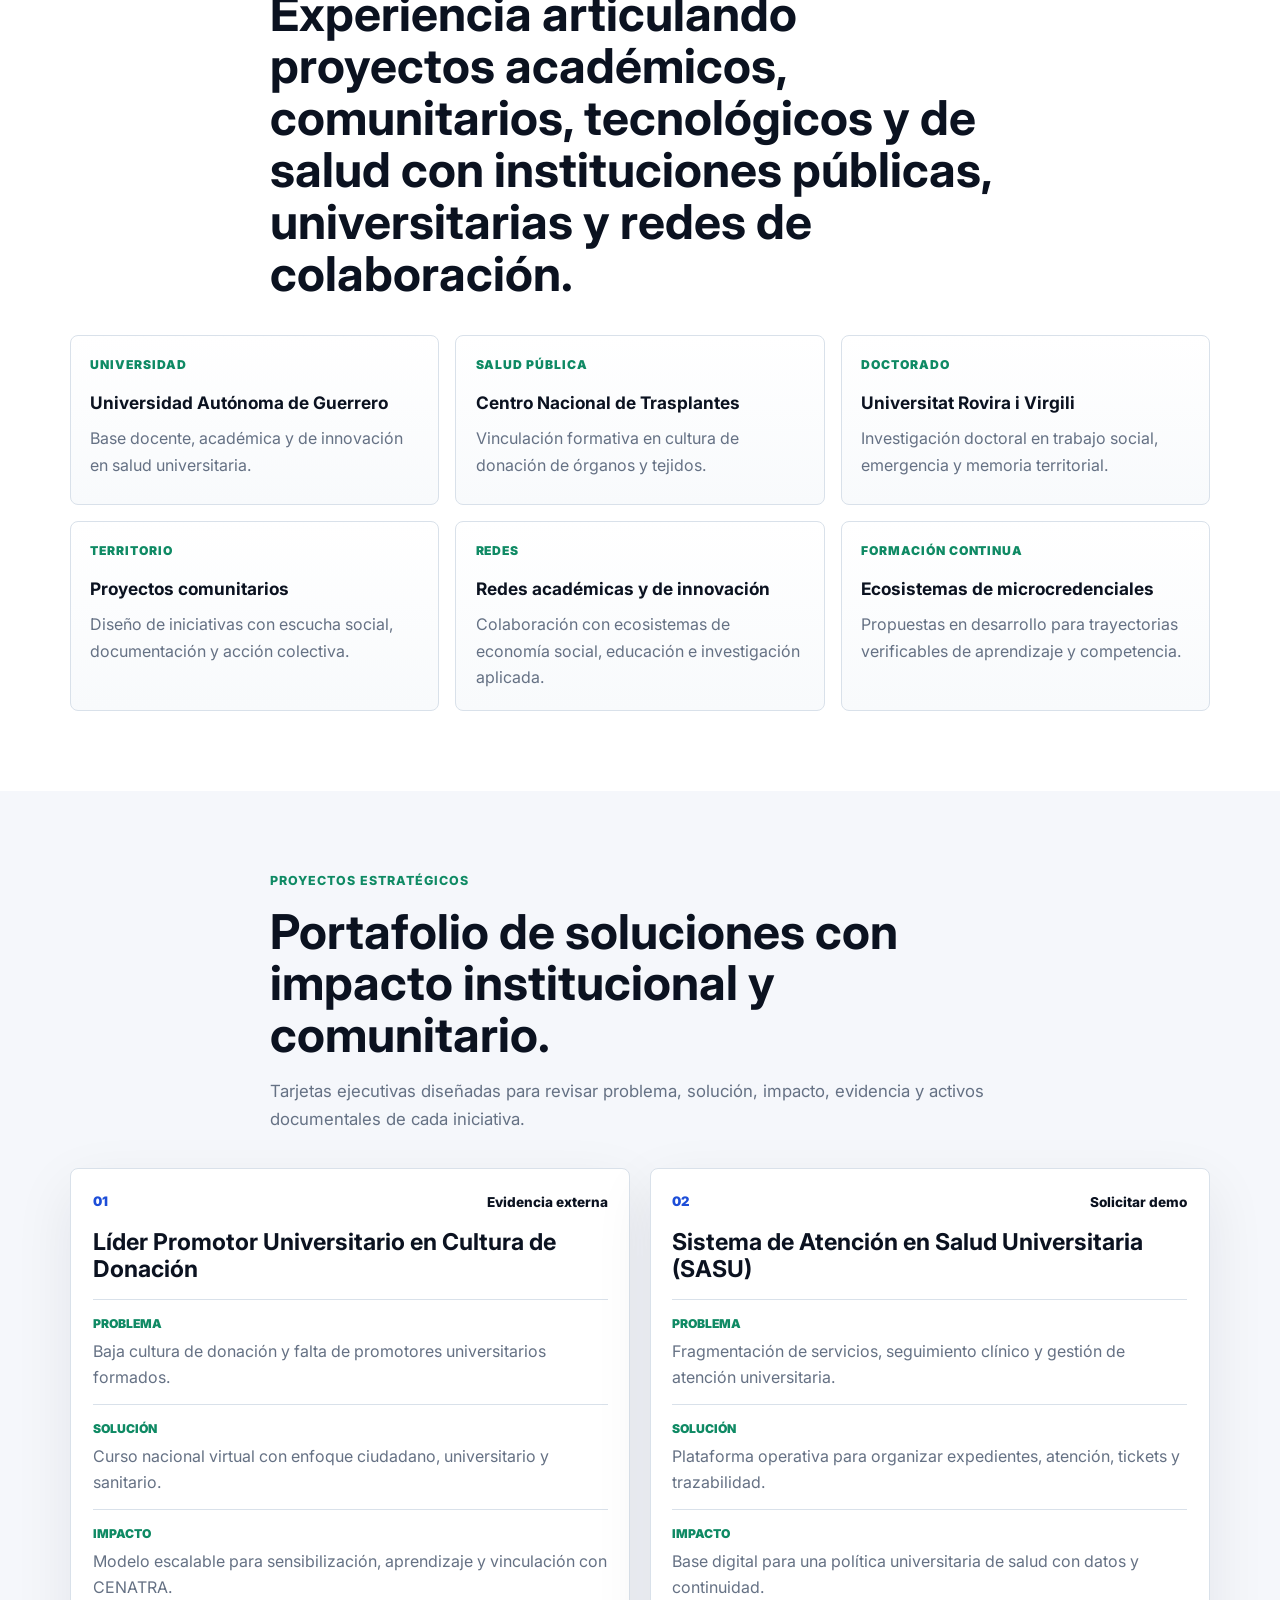
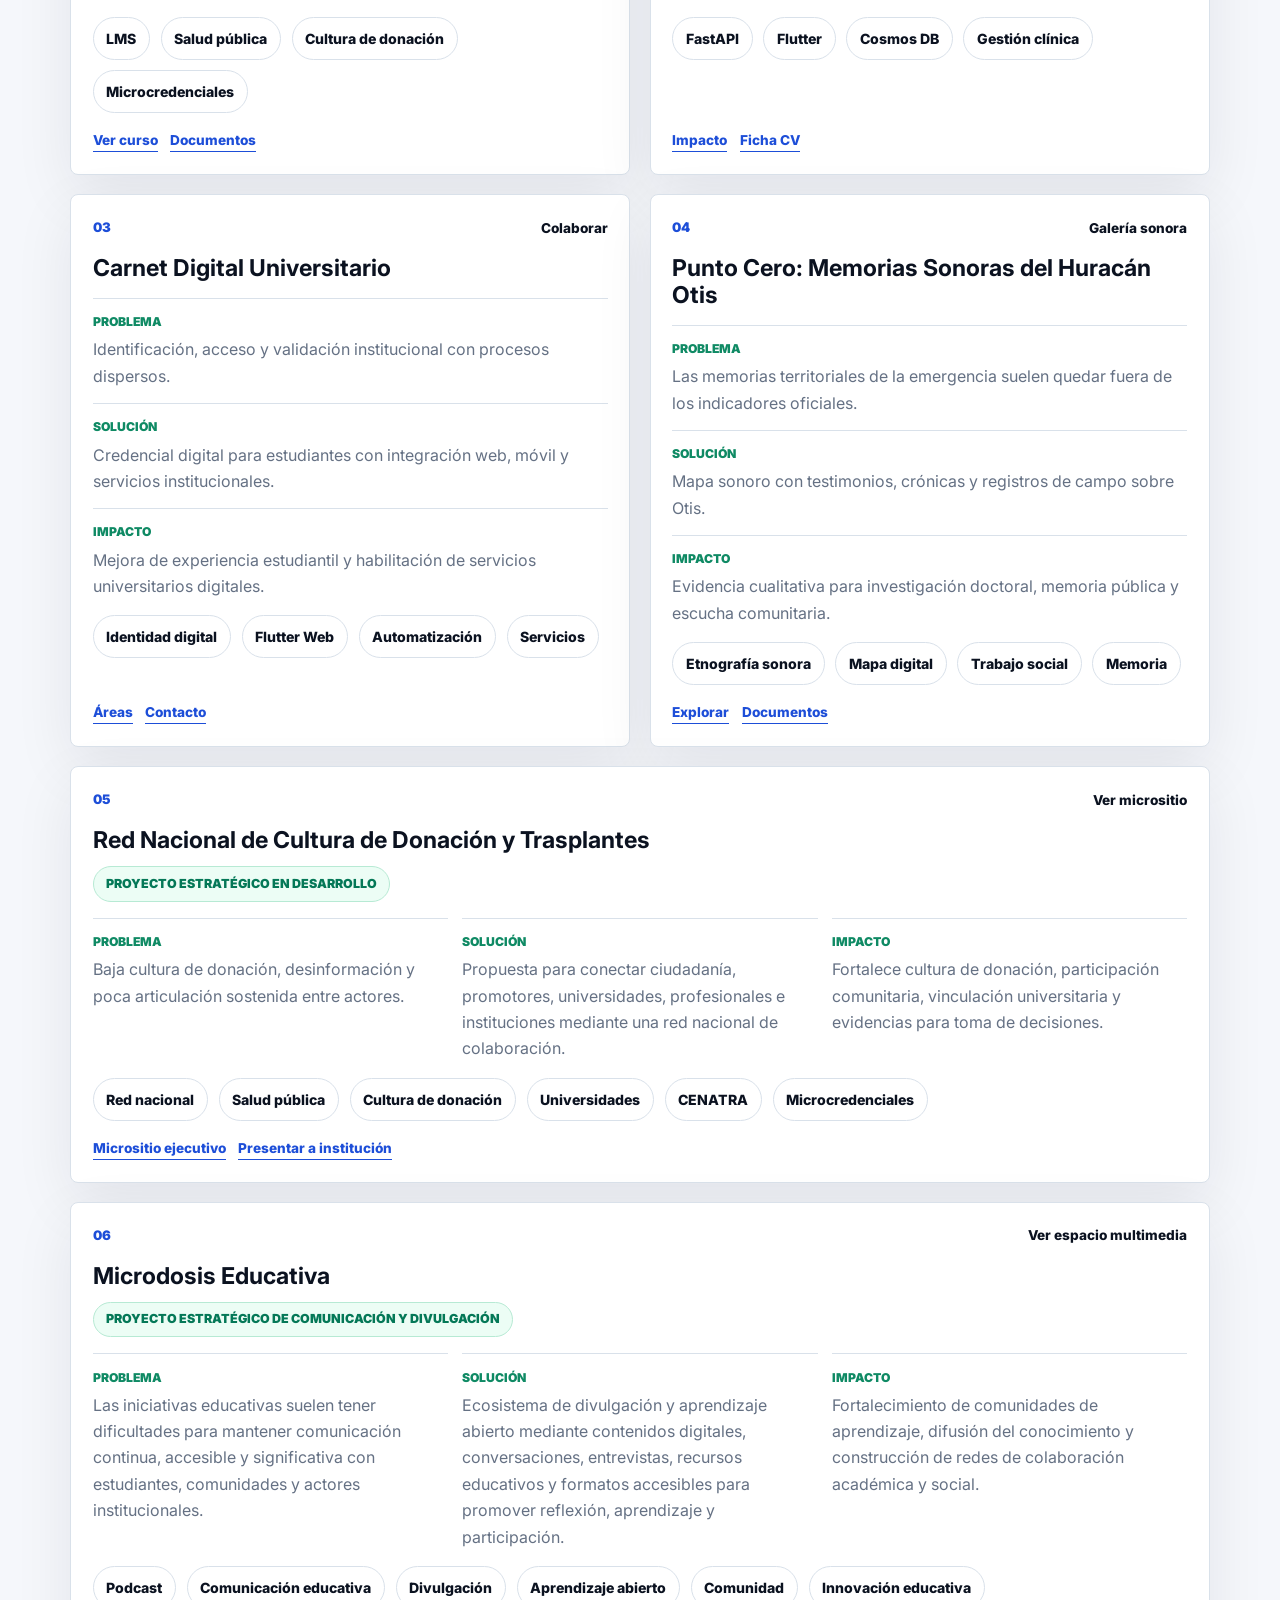
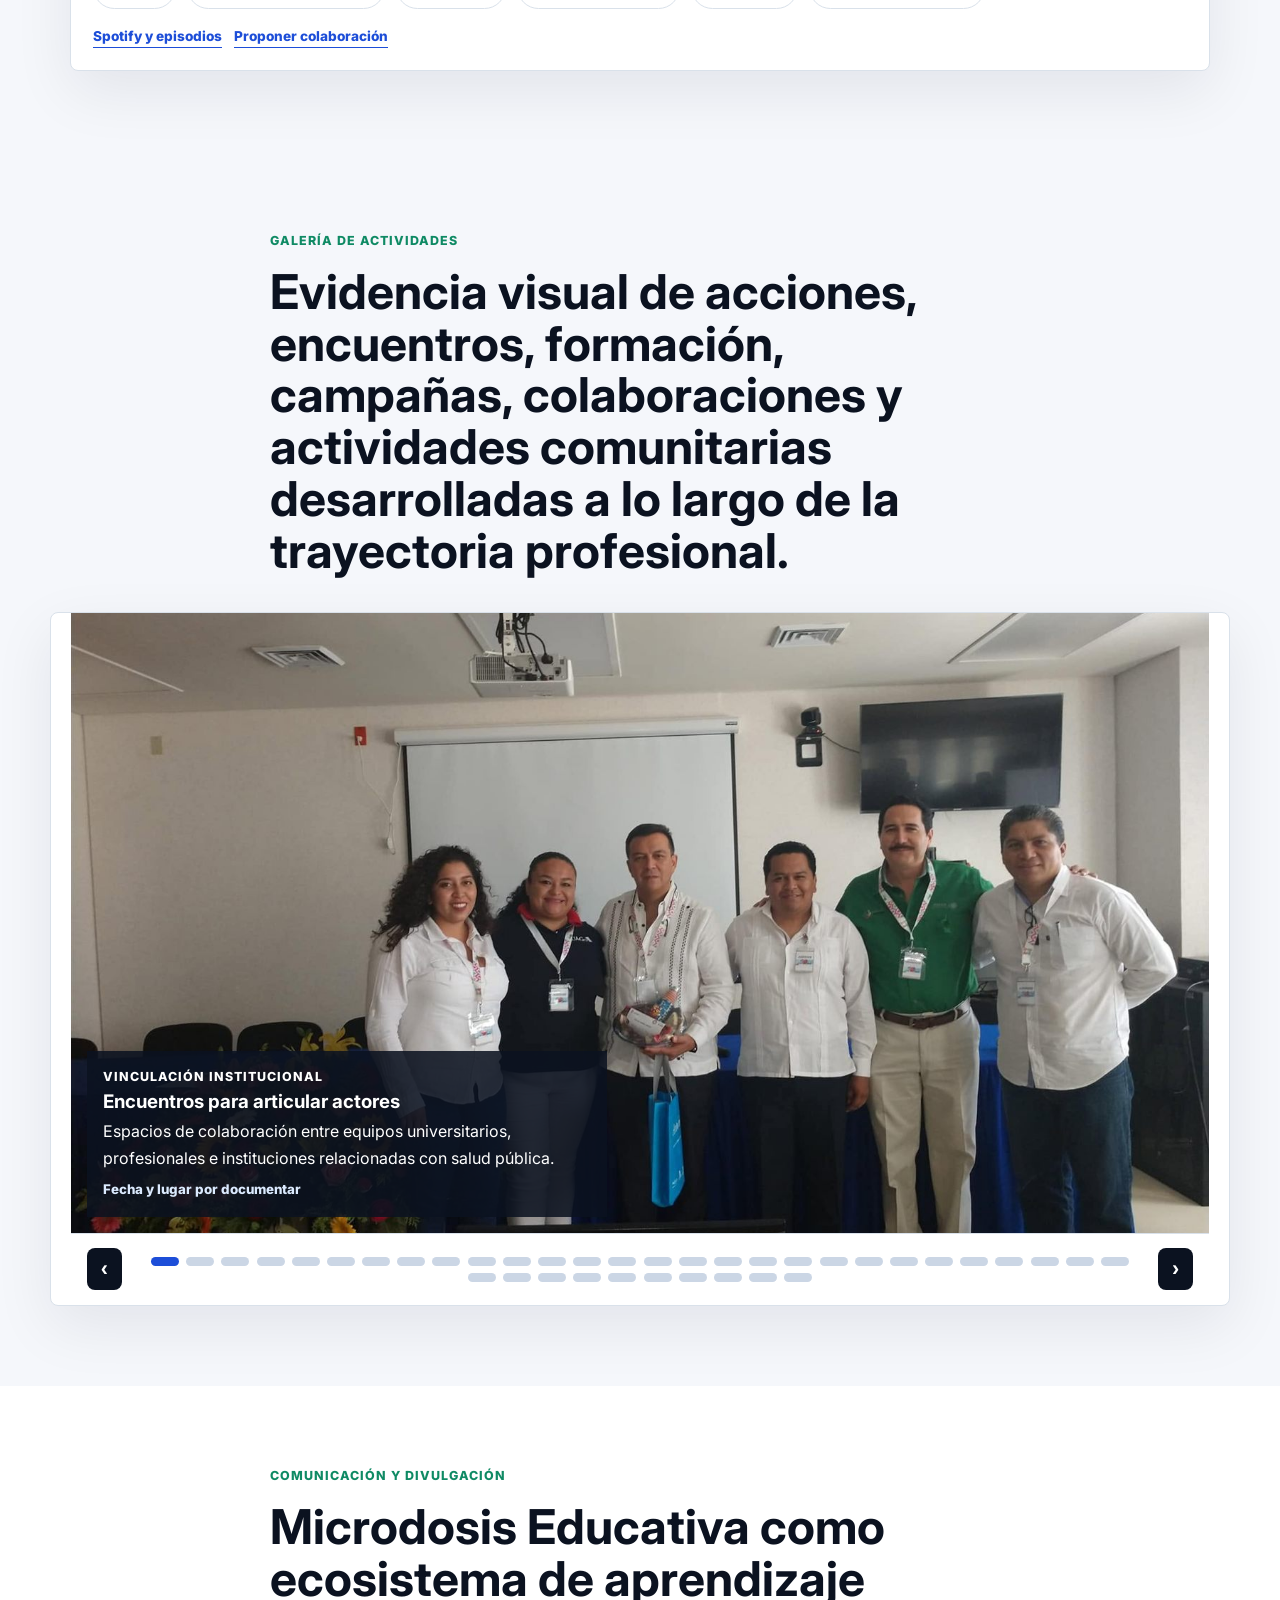
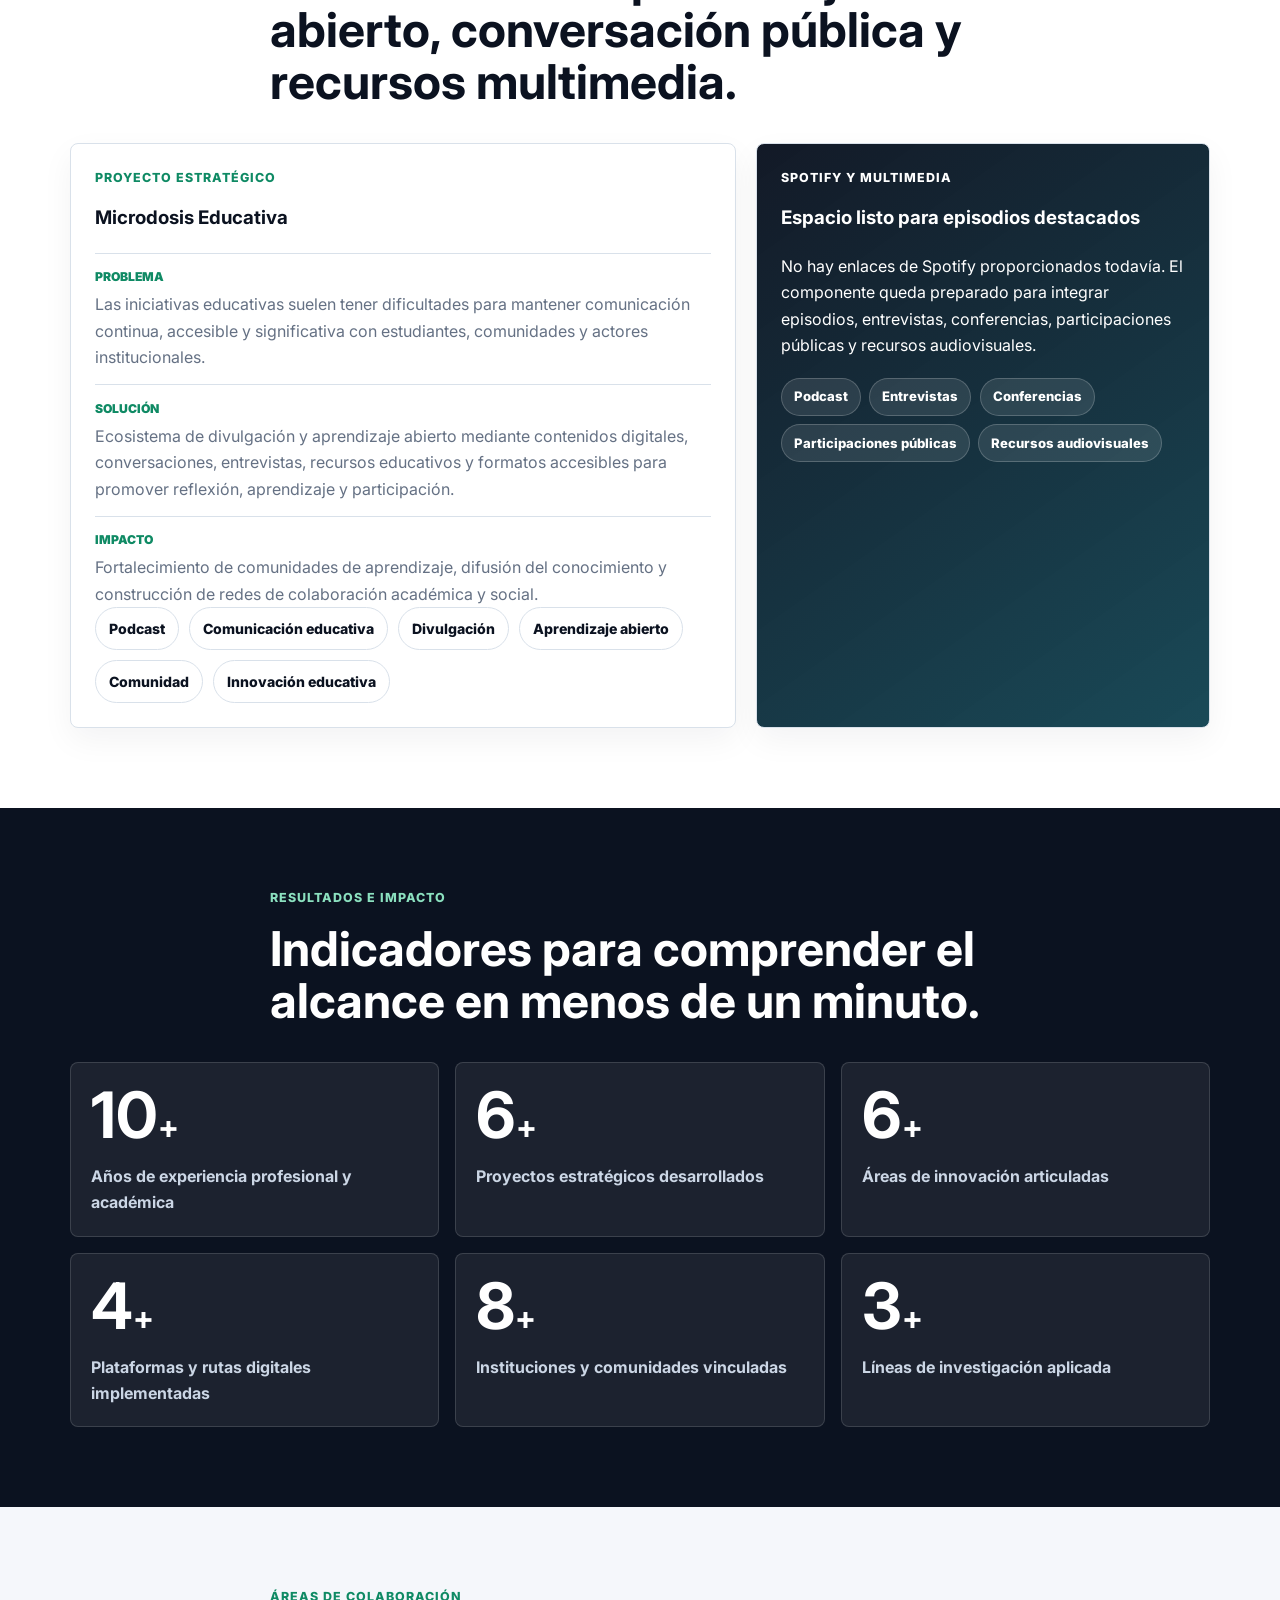
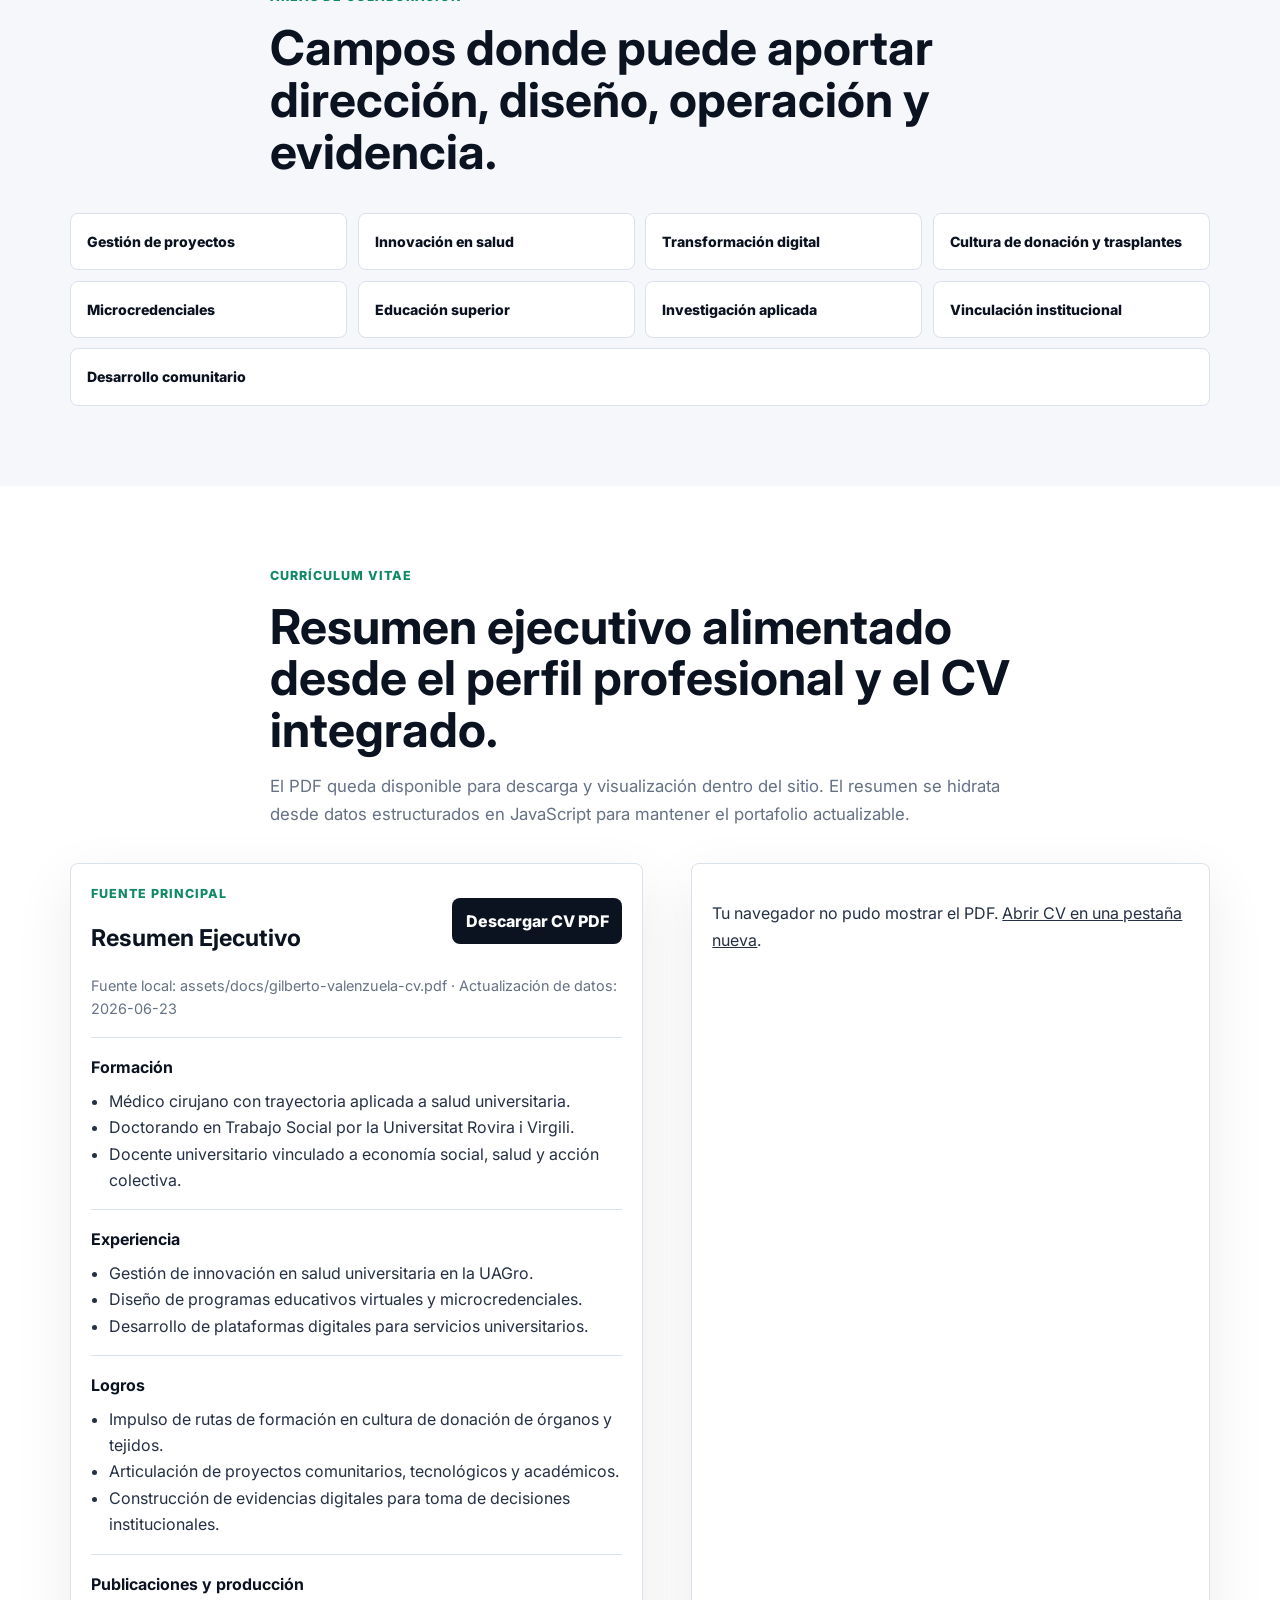
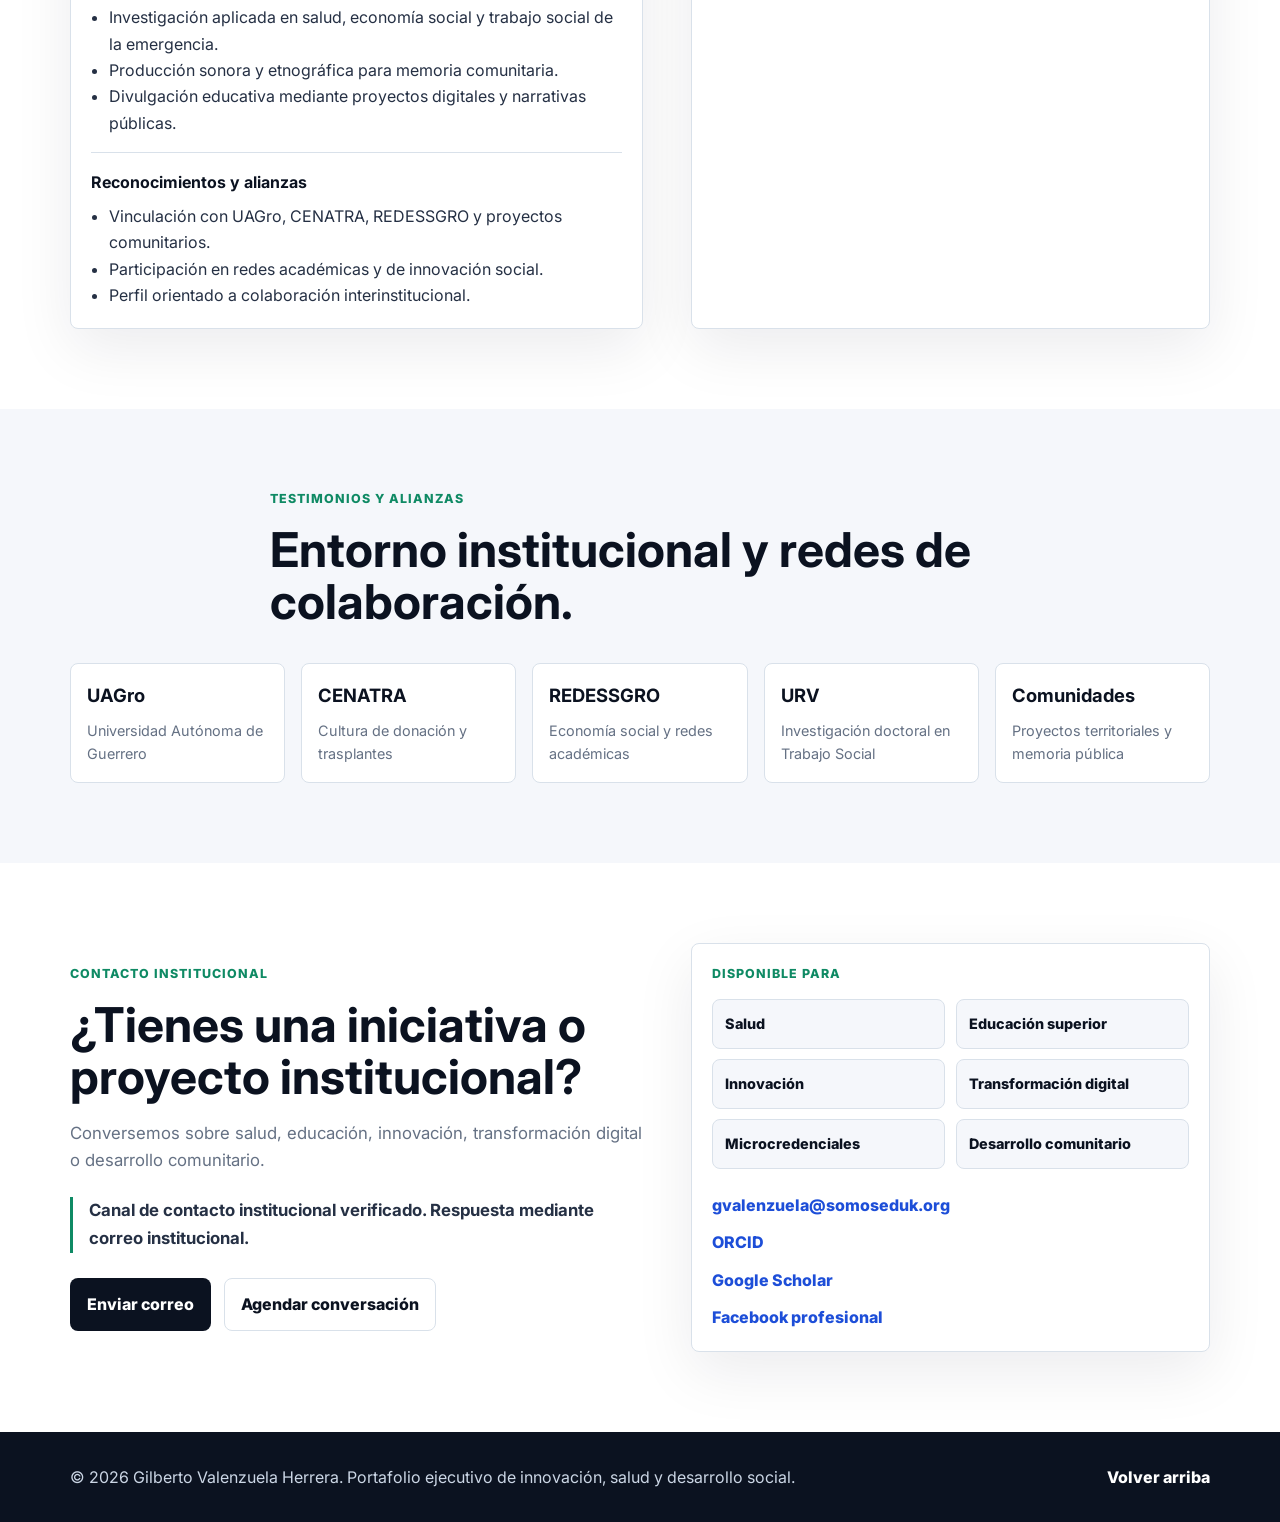
==== commit 18dd8eb4: "Optimiza experiencia mobile first y navegación ejecutiva" ====
--- a/index.html
+++ b/index.html
@@ -82,6 +82,14 @@
         </div>
     </header>
 
+    <nav class="mobile-bottom-nav" aria-label="Navegación ejecutiva móvil">
+        <a href="#inicio"><span aria-hidden="true">⌂</span>Inicio</a>
+        <a href="#proyecto-insignia"><span aria-hidden="true">♥</span>Proyecto</a>
+        <a href="#proyectos"><span aria-hidden="true">↗</span>Proyectos</a>
+        <a href="cenatra-microcredenciales.html"><span aria-hidden="true">◎</span>Red</a>
+        <a href="#contacto"><span aria-hidden="true">✉</span>Contacto</a>
+    </nav>
+
     <main id="contenido">
         <section id="inicio" class="hero section">
             <div class="container hero-grid">
@@ -90,6 +98,12 @@
                     <h1>Gilberto Valenzuela Herrera</h1>
                     <p class="hero-subtitle">Médico · Gestor de Innovación en Salud · Desarrollador de Proyectos Educativos y Comunitarios</p>
                     <p class="hero-lede">Diseño y ejecuto proyectos que integran salud, educación, tecnología y desarrollo social para generar impacto institucional y comunitario.</p>
+                    <div class="hero-quick-links" aria-label="Accesos rápidos">
+                        <a href="#proyecto-insignia"><span aria-hidden="true">♥</span><strong>Proyecto Insignia</strong></a>
+                        <a href="#proyectos"><span aria-hidden="true">↗</span><strong>Proyectos</strong></a>
+                        <a href="cenatra-microcredenciales.html"><span aria-hidden="true">◎</span><strong>Red Nacional</strong></a>
+                        <a href="#cv"><span aria-hidden="true">▣</span><strong>CV</strong></a>
+                    </div>
                     <div class="hero-actions" aria-label="Acciones principales">
                         <a class="btn btn-primary" href="#proyectos">Ver proyectos</a>
                         <a class="btn btn-secondary" href="assets/docs/gilberto-valenzuela-cv.pdf" download>Descargar CV</a>
@@ -138,6 +152,9 @@
                         <a class="btn btn-primary" href="#galeria">Ver galería</a>
                         <a class="btn btn-secondary" href="cenatra-microcredenciales.html#medios">Ver cobertura periodística</a>
                     </div>
+                    <figure class="flagship-feature-image" aria-label="Evidencia visual del proyecto Por Amor a la Vida">
+                        <img src="assets/galeria/130026455-729828184303852-6035223798660888174-n.jpg" alt="Evidencia institucional vinculada con cultura de donación de órganos y tejidos">
+                    </figure>
                 </div>
 
                 <div class="flagship-grid reveal">
--- a/styles.css
+++ b/styles.css
@@ -36,6 +36,10 @@
     overflow: hidden;
 }
 
+body.has-mobile-bottom-nav {
+    padding-bottom: 74px;
+}
+
 img,
 object,
 iframe {
@@ -285,6 +289,57 @@
     gap: 0.8rem;
 }
 
+.hero-quick-links {
+    display: grid;
+    gap: 0.75rem;
+    grid-template-columns: repeat(4, minmax(0, 1fr));
+    margin: 0 0 1.4rem;
+    max-width: 760px;
+}
+
+.hero-quick-links a {
+    align-items: center;
+    background: rgba(255, 255, 255, 0.82);
+    border: 1px solid rgba(217, 225, 234, 0.95);
+    border-radius: var(--radius);
+    box-shadow: 0 14px 34px rgba(11, 18, 32, 0.06);
+    color: var(--ink);
+    display: grid;
+    gap: 0.45rem;
+    min-height: 104px;
+    padding: 0.9rem;
+    text-decoration: none;
+    transition: transform 180ms ease, border-color 180ms ease, box-shadow 180ms ease;
+}
+
+.hero-quick-links a:hover,
+.hero-quick-links a:focus {
+    border-color: rgba(29, 78, 216, 0.38);
+    box-shadow: 0 18px 44px rgba(11, 18, 32, 0.1);
+    transform: translateY(-2px);
+}
+
+.hero-quick-links span {
+    align-items: center;
+    background: var(--ink);
+    border-radius: var(--radius);
+    color: #fff;
+    display: inline-flex;
+    font-size: 1rem;
+    height: 34px;
+    justify-content: center;
+    width: 34px;
+}
+
+.hero-quick-links strong {
+    font-size: 0.92rem;
+    line-height: 1.18;
+}
+
+.mobile-bottom-nav {
+    display: none;
+}
+
 .btn {
     align-items: center;
     border: 1px solid transparent;
@@ -506,6 +561,22 @@
     display: flex;
     flex-wrap: wrap;
     gap: 0.8rem;
+}
+
+.flagship-feature-image {
+    border-radius: var(--radius);
+    box-shadow: 0 26px 70px rgba(11, 18, 32, 0.12);
+    margin: 0.8rem 0 0;
+    max-width: 720px;
+    overflow: hidden;
+}
+
+.flagship-feature-image img {
+    aspect-ratio: 16 / 9;
+    display: block;
+    height: 100%;
+    object-fit: cover;
+    width: 100%;
 }
 
 .flagship-grid,
@@ -1025,6 +1096,45 @@
     color: var(--blue);
 }
 
+.mobile-expand-button,
+.mobile-summary-toggle {
+    display: none;
+}
+
+.mobile-expand-button {
+    background: var(--surface-soft);
+    border: 1px solid var(--line);
+    border-radius: var(--radius);
+    color: var(--ink);
+    cursor: pointer;
+    font: inherit;
+    font-weight: 900;
+    min-height: 46px;
+    padding: 0.72rem 0.9rem;
+    text-align: left;
+}
+
+.mobile-summary-toggle {
+    background: rgba(255, 255, 255, 0.12);
+    border: 1px solid rgba(255, 255, 255, 0.18);
+    border-radius: var(--radius);
+    color: inherit;
+    cursor: pointer;
+    font: inherit;
+    font-weight: 900;
+    min-height: 46px;
+    padding: 0.72rem 0.9rem;
+    width: 100%;
+}
+
+.flagship-card .mobile-summary-toggle,
+.flagship-evidence article .mobile-summary-toggle,
+.communication-feature .mobile-summary-toggle {
+    background: var(--surface-soft);
+    border-color: var(--line);
+    color: var(--ink);
+}
+
 .impact-section {
     background: var(--ink);
     color: #dbe3ef;
@@ -2011,6 +2121,51 @@
     margin-top: 0;
 }
 
+.image-lightbox {
+    background: rgba(11, 18, 32, 0.88);
+    border: 0;
+    height: 100%;
+    max-height: none;
+    max-width: none;
+    padding: 1.25rem;
+    width: 100%;
+}
+
+.image-lightbox::backdrop {
+    background: rgba(11, 18, 32, 0.72);
+    backdrop-filter: blur(10px);
+}
+
+.image-lightbox img {
+    border-radius: var(--radius);
+    box-shadow: 0 26px 80px rgba(0, 0, 0, 0.35);
+    display: block;
+    height: 100%;
+    margin: 0 auto;
+    max-height: calc(100vh - 4rem);
+    object-fit: contain;
+    width: 100%;
+}
+
+.image-lightbox-close {
+    align-items: center;
+    background: #fff;
+    border: 0;
+    border-radius: 999px;
+    color: var(--ink);
+    cursor: pointer;
+    display: inline-flex;
+    font-size: 1.35rem;
+    font-weight: 900;
+    height: 42px;
+    justify-content: center;
+    position: fixed;
+    right: 1rem;
+    top: 1rem;
+    width: 42px;
+    z-index: 2;
+}
+
 .btn.is-disabled,
 .btn[aria-disabled="true"] {
     cursor: not-allowed;
@@ -2033,6 +2188,59 @@
 }
 
 @media (max-width: 900px) {
+    body.has-mobile-bottom-nav {
+        padding-bottom: calc(86px + env(safe-area-inset-bottom, 0px));
+    }
+
+    .mobile-bottom-nav {
+        align-items: center;
+        background: rgba(255, 255, 255, 0.94);
+        border: 1px solid rgba(217, 225, 234, 0.95);
+        border-radius: 18px 18px 0 0;
+        bottom: 0;
+        box-shadow: 0 -18px 48px rgba(11, 18, 32, 0.14);
+        display: grid;
+        gap: 0.2rem;
+        grid-template-columns: repeat(5, minmax(0, 1fr));
+        left: 0;
+        padding: 0.55rem 0.5rem calc(0.55rem + env(safe-area-inset-bottom, 0px));
+        position: fixed;
+        right: 0;
+        z-index: 1200;
+        backdrop-filter: blur(20px);
+    }
+
+    .mobile-bottom-nav a {
+        align-items: center;
+        border-radius: var(--radius);
+        color: var(--ink-soft);
+        display: grid;
+        font-size: 0.68rem;
+        font-weight: 900;
+        gap: 0.15rem;
+        justify-items: center;
+        min-height: 52px;
+        text-decoration: none;
+    }
+
+    .mobile-bottom-nav a:active,
+    .mobile-bottom-nav a:focus {
+        background: var(--surface-soft);
+        color: var(--blue);
+    }
+
+    .mobile-bottom-nav span {
+        align-items: center;
+        background: var(--ink);
+        border-radius: 999px;
+        color: #fff;
+        display: inline-flex;
+        font-size: 0.9rem;
+        height: 28px;
+        justify-content: center;
+        width: 28px;
+    }
+
     .menu-toggle {
         display: block;
     }
@@ -2146,16 +2354,69 @@
 
     .hero {
         min-height: auto;
-        padding: 3.8rem 0 3rem;
+        padding: 1rem 0 2.2rem;
     }
 
     .hero::after {
         opacity: 0.35;
     }
 
+    .hero-grid {
+        gap: 1.15rem;
+    }
+
+    .hero-copy .eyebrow,
+    .hero-portrait-summary,
+    .hero-actions {
+        display: none;
+    }
+
+    .hero-portrait-card {
+        box-shadow: 0 18px 48px rgba(11, 18, 32, 0.16);
+        margin-top: 0;
+        max-width: 230px;
+        order: -1;
+        padding: 0.45rem;
+    }
+
+    .hero-portrait-frame {
+        aspect-ratio: 1 / 1;
+    }
+
+    .hero h1 {
+        font-size: clamp(2.55rem, 15vw, 4rem);
+        margin-bottom: 0.72rem;
+    }
+
+    .hero-subtitle {
+        font-size: 1rem;
+        line-height: 1.35;
+        margin-bottom: 0.72rem;
+    }
+
     .hero-lede {
-        font-size: 1.04rem;
-        margin-bottom: 1.35rem;
+        font-size: 0.98rem;
+        line-height: 1.48;
+        margin-bottom: 1rem;
+    }
+
+    .hero-quick-links {
+        grid-template-columns: repeat(2, minmax(0, 1fr));
+        margin-bottom: 0;
+    }
+
+    .hero-quick-links a {
+        min-height: 78px;
+        padding: 0.75rem;
+    }
+
+    .hero-quick-links span {
+        height: 30px;
+        width: 30px;
+    }
+
+    .hero-quick-links strong {
+        font-size: 0.82rem;
     }
 
     .hero-actions .btn,
@@ -2183,6 +2444,18 @@
         font-size: clamp(1.25rem, 8vw, 1.9rem);
     }
 
+    .flagship-hero p:not(.eyebrow):not(.flagship-subtitle):not(.flagship-lede) {
+        display: none;
+    }
+
+    .flagship-feature-image {
+        margin-top: 0;
+    }
+
+    .flagship-feature-image img {
+        aspect-ratio: 4 / 3;
+    }
+
     .flagship-focus-list,
     .flagship-alliance-grid,
     .flagship-metrics,
@@ -2190,17 +2463,82 @@
         grid-template-columns: 1fr;
     }
 
+    .flagship-metrics {
+        grid-template-columns: repeat(2, minmax(0, 1fr));
+    }
+
+    .flagship-metrics div {
+        padding: 0.8rem;
+    }
+
+    .flagship-metrics strong {
+        font-size: 1rem;
+    }
+
+    .flagship-metrics span {
+        font-size: 0.78rem;
+    }
+
+    .mobile-expand-button,
+    .mobile-summary-toggle {
+        display: inline-flex;
+        align-items: center;
+        justify-content: space-between;
+    }
+
+    .project-card {
+        gap: 0.75rem;
+        padding: 1rem;
+    }
+
+    .project-card.is-mobile-collapsed .project-details,
+    .project-card.is-mobile-collapsed .tag-list,
+    .project-card.is-mobile-collapsed .project-actions {
+        display: none;
+    }
+
+    .project-card h3 {
+        font-size: 1.16rem;
+    }
+
+    .flagship-why.is-mobile-collapsed > p,
+    .flagship-why.is-mobile-collapsed .flagship-focus-list,
+    .flagship-evidence article.is-mobile-collapsed > p:not(.card-label),
+    .flagship-evidence article.is-mobile-collapsed .flagship-evidence-links,
+    .flagship-evidence article.is-mobile-collapsed .flagship-alliance-grid,
+    .flagship-evidence article.is-mobile-collapsed .flagship-disclaimer,
+    .communication-feature.is-mobile-collapsed .project-details {
+        display: none;
+    }
+
+    .flagship-memory.is-mobile-collapsed .flagship-memory-header > p,
+    .flagship-memory.is-mobile-collapsed .memory-timeline,
+    .flagship-memory.is-mobile-collapsed .memory-split,
+    .flagship-memory.is-mobile-collapsed .public-evidence-grid {
+        display: none;
+    }
+
+    .ecosystem-flow article {
+        min-height: 132px;
+        padding: 0.95rem;
+    }
+
+    .ecosystem-flow p {
+        display: none;
+    }
+
+    .communication-feature .tag-list {
+        display: grid;
+        grid-template-columns: repeat(2, minmax(0, 1fr));
+    }
+
+    .communication-feature .tag-list span {
+        border-radius: var(--radius);
+        text-align: center;
+    }
+
     .contact-focus-grid {
         grid-template-columns: 1fr;
-    }
-
-    .hero-portrait-card {
-        margin-top: 0.4rem;
-        max-width: 420px;
-    }
-
-    .hero-portrait-frame {
-        aspect-ratio: 5 / 4;
     }
 
     .summary-header,
@@ -2250,11 +2588,45 @@
         position: relative;
     }
 
+    .carousel-caption p,
+    .carousel-caption small {
+        display: none;
+    }
+
     .carousel-slide img {
-        height: 280px;
+        height: min(62vw, 260px);
+    }
+
+    .carousel-controls {
+        gap: 0.5rem;
+        padding: 0.72rem;
+    }
+
+    .carousel-dots {
+        flex-wrap: nowrap;
+        justify-content: flex-start;
+        max-width: calc(100vw - 132px);
+        overflow-x: auto;
+        padding: 0.25rem 0;
+        scrollbar-width: none;
+    }
+
+    .carousel-dots::-webkit-scrollbar {
+        display: none;
+    }
+
+    .carousel-dots button {
+        flex: 0 0 auto;
+        width: 18px;
     }
 
     .micro-route-step {
         min-height: auto;
     }
 }
+
+@media (min-width: 901px) {
+    body.has-mobile-bottom-nav {
+        padding-bottom: 0;
+    }
+}
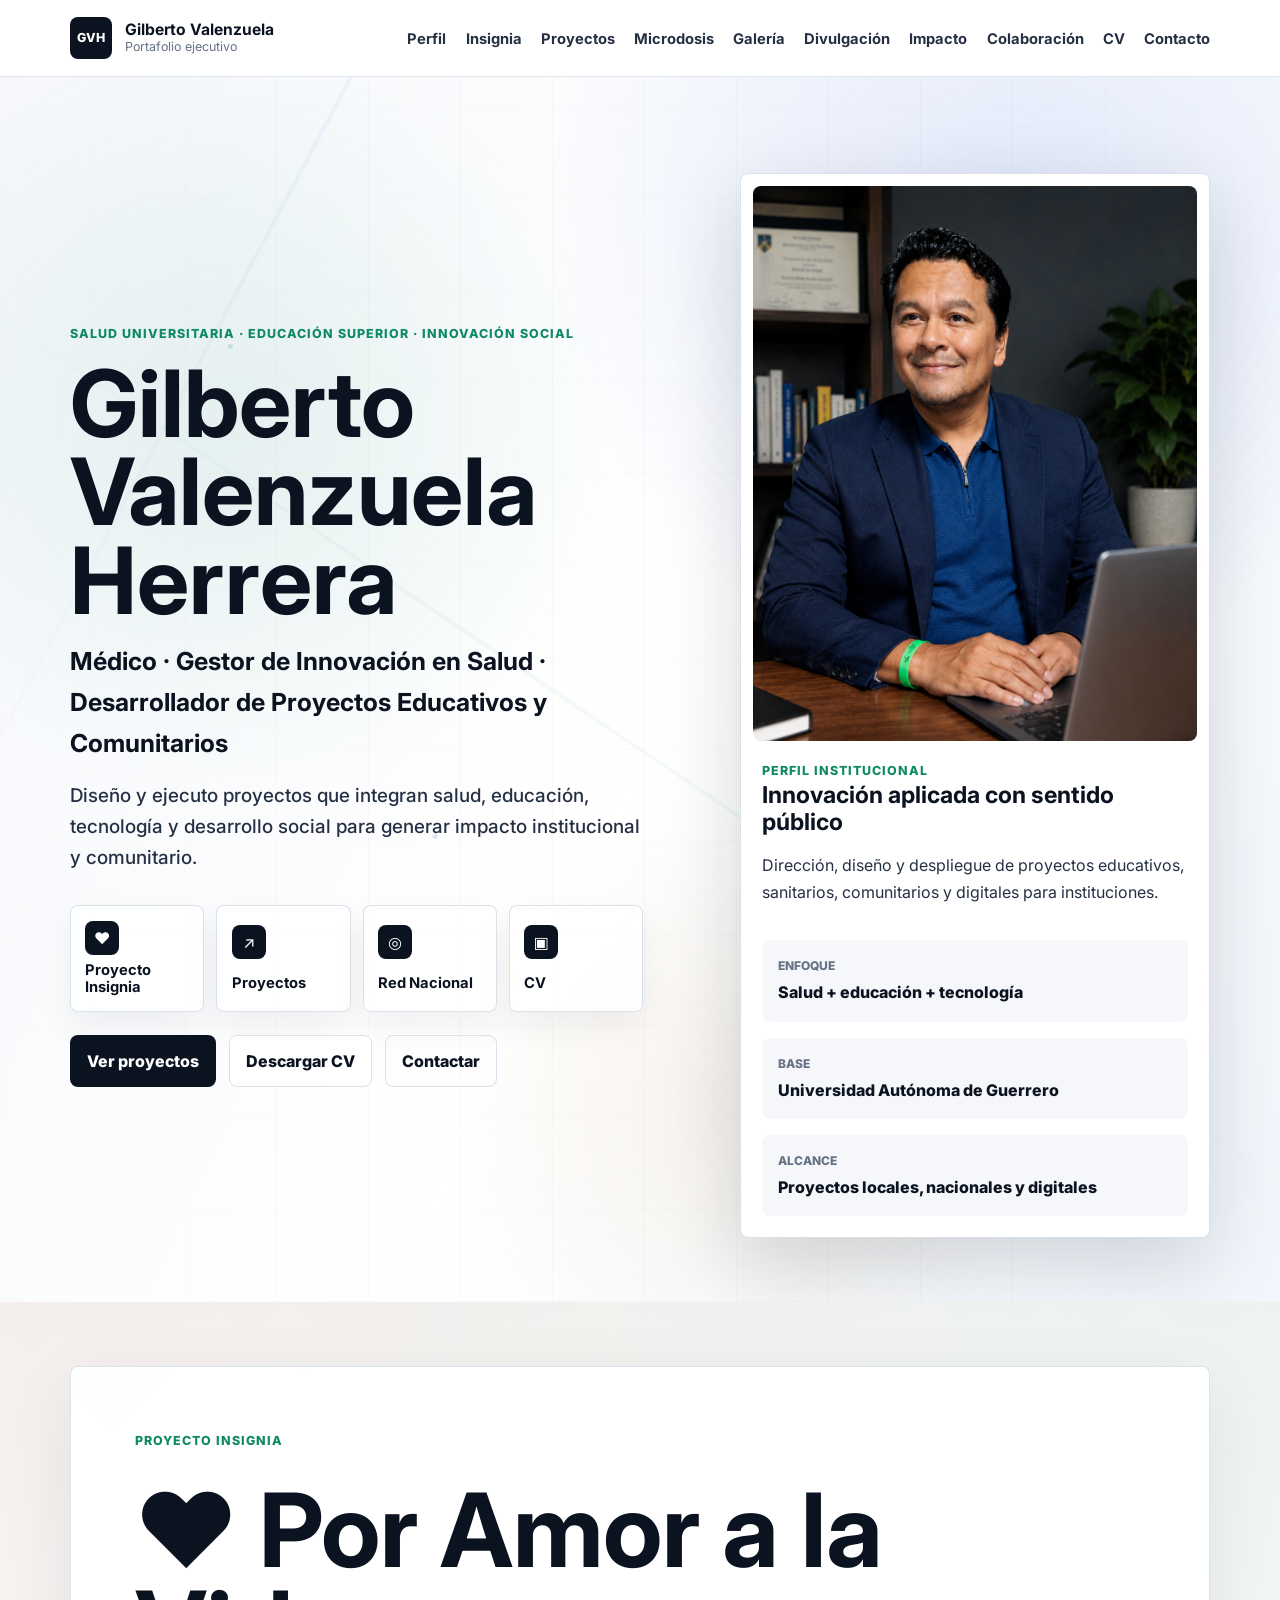
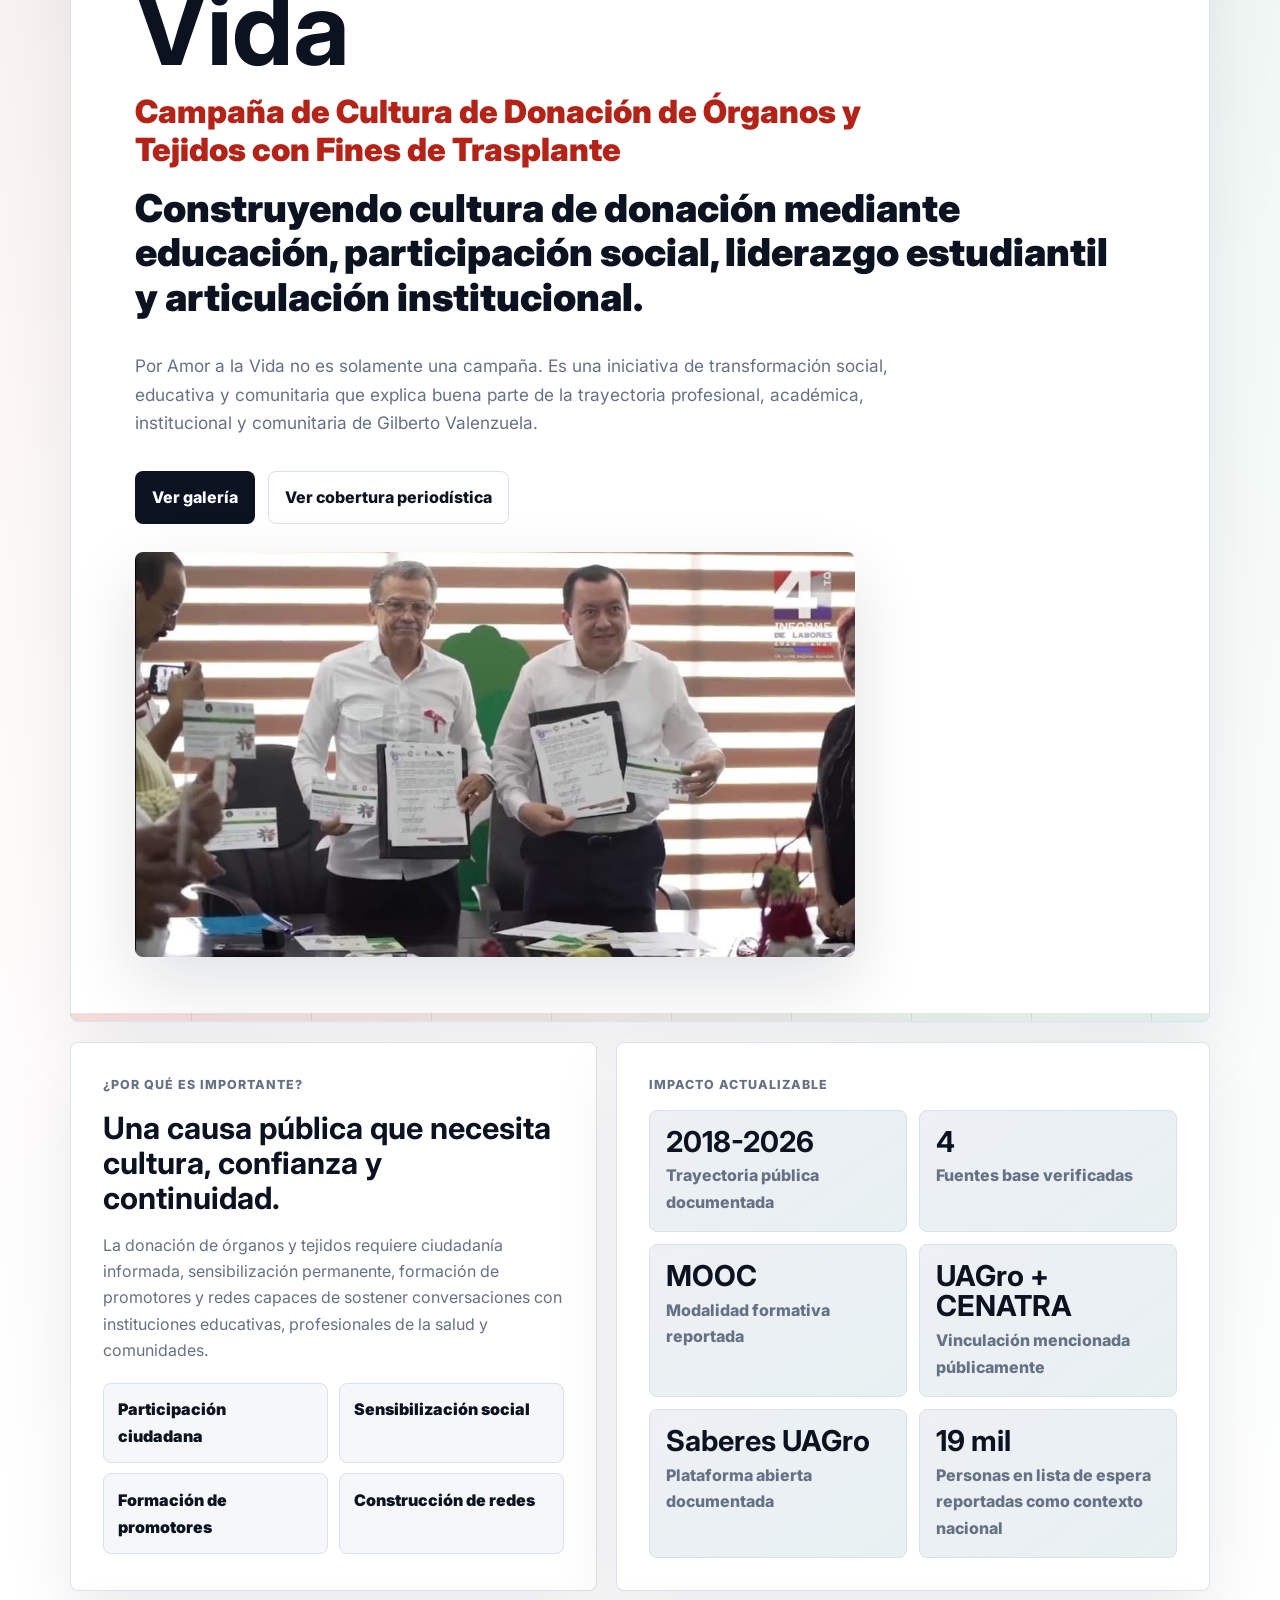
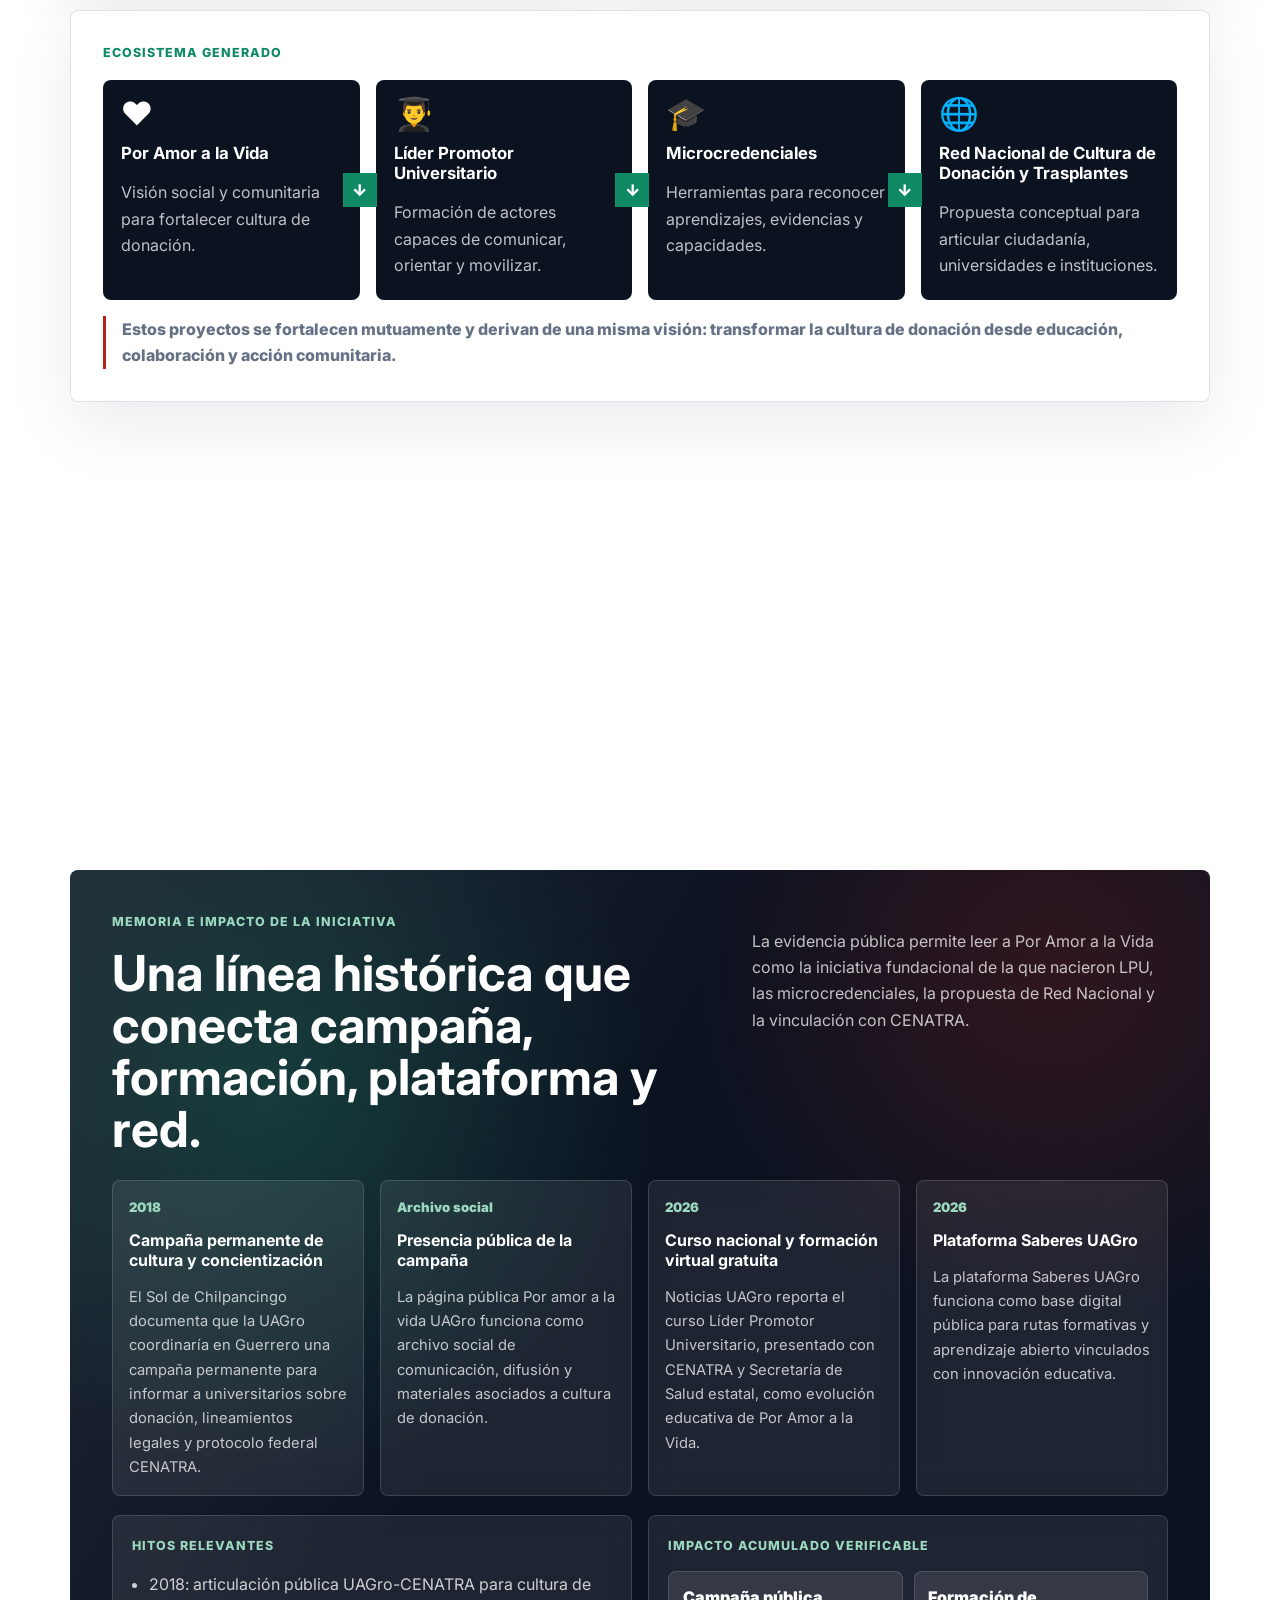
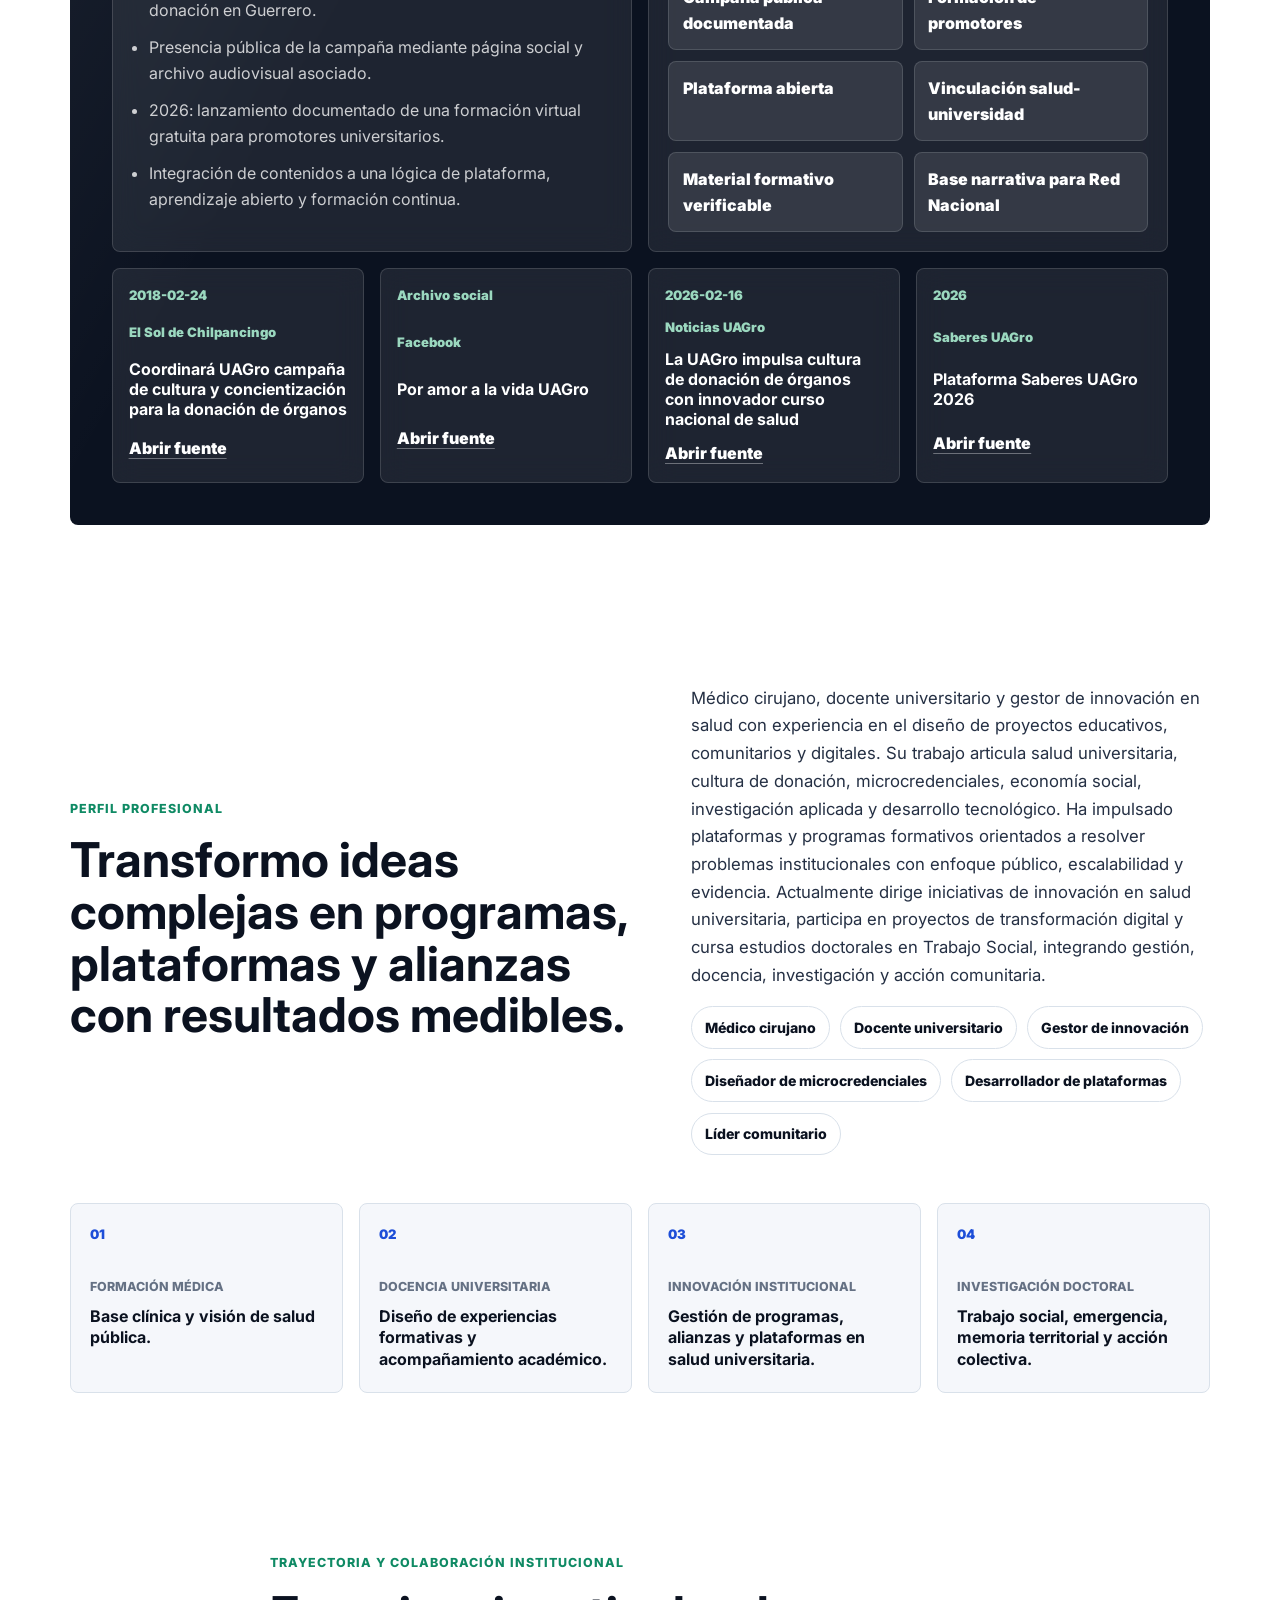
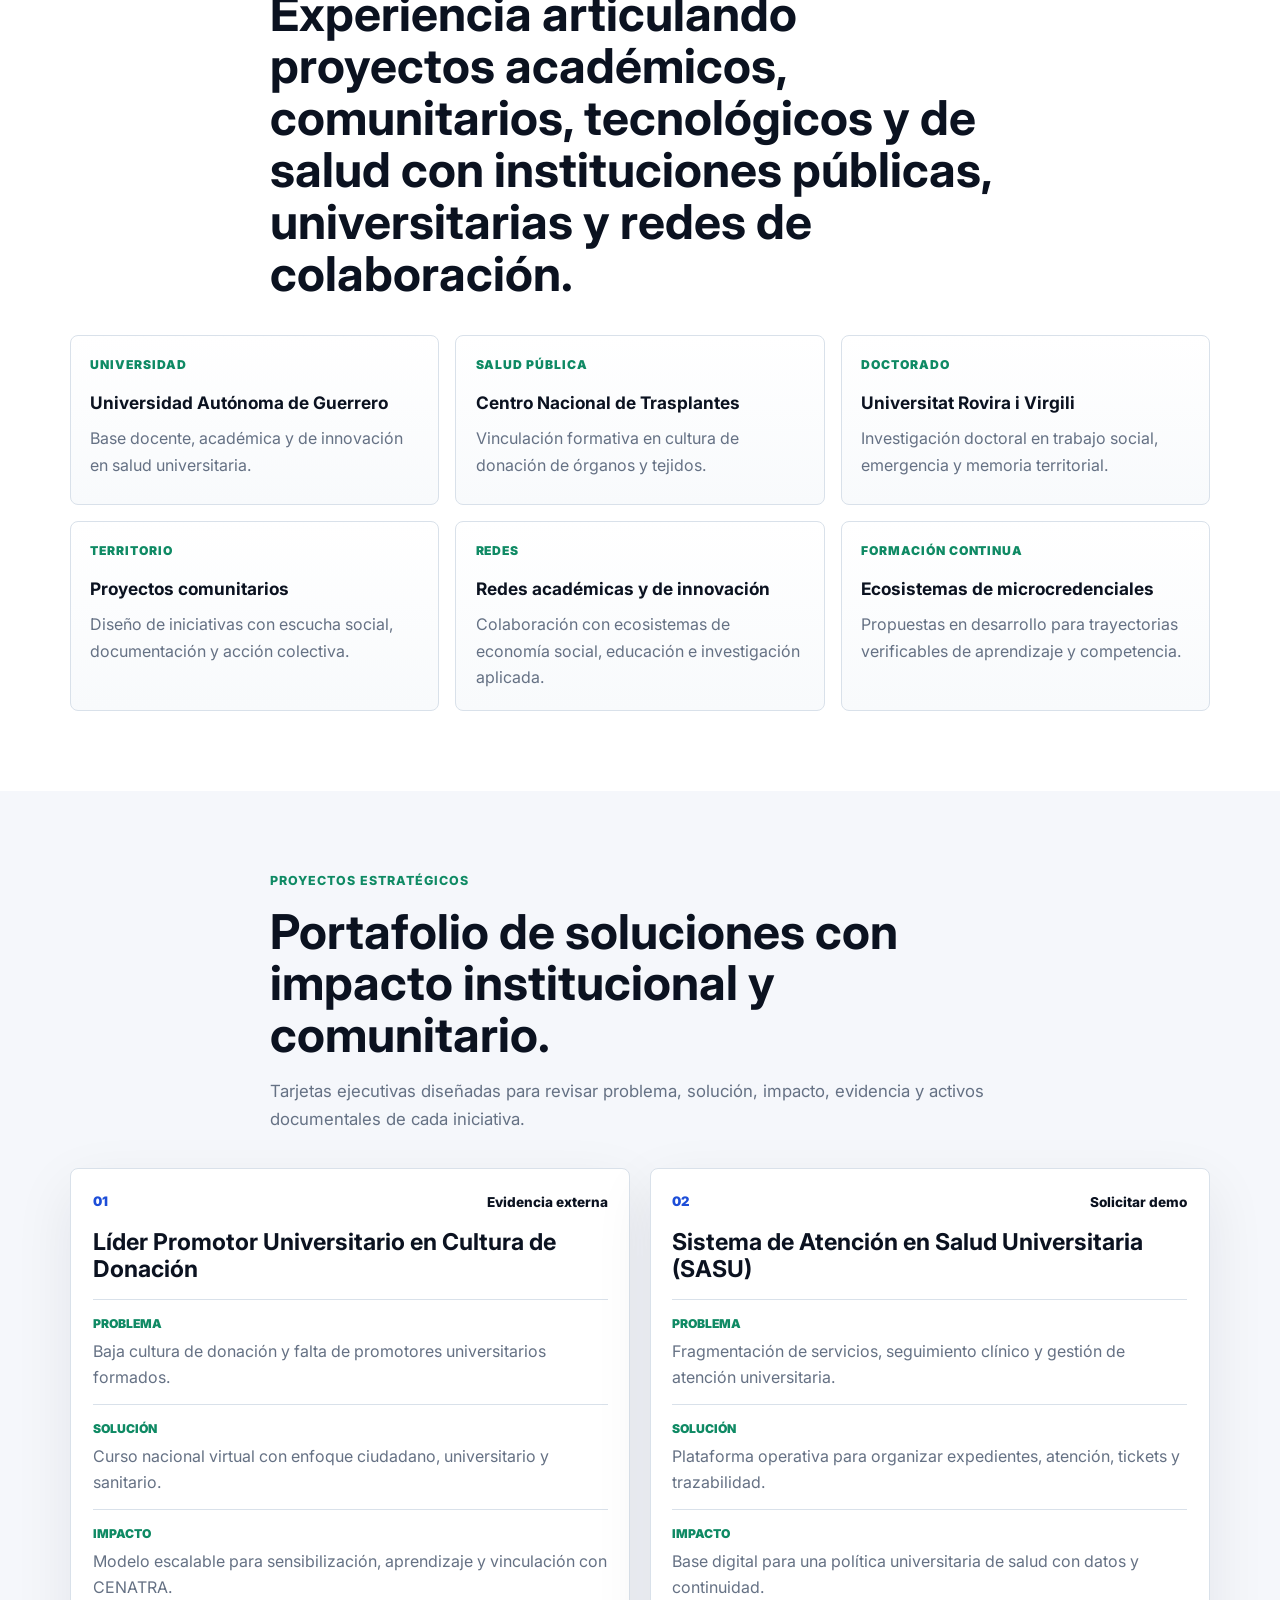
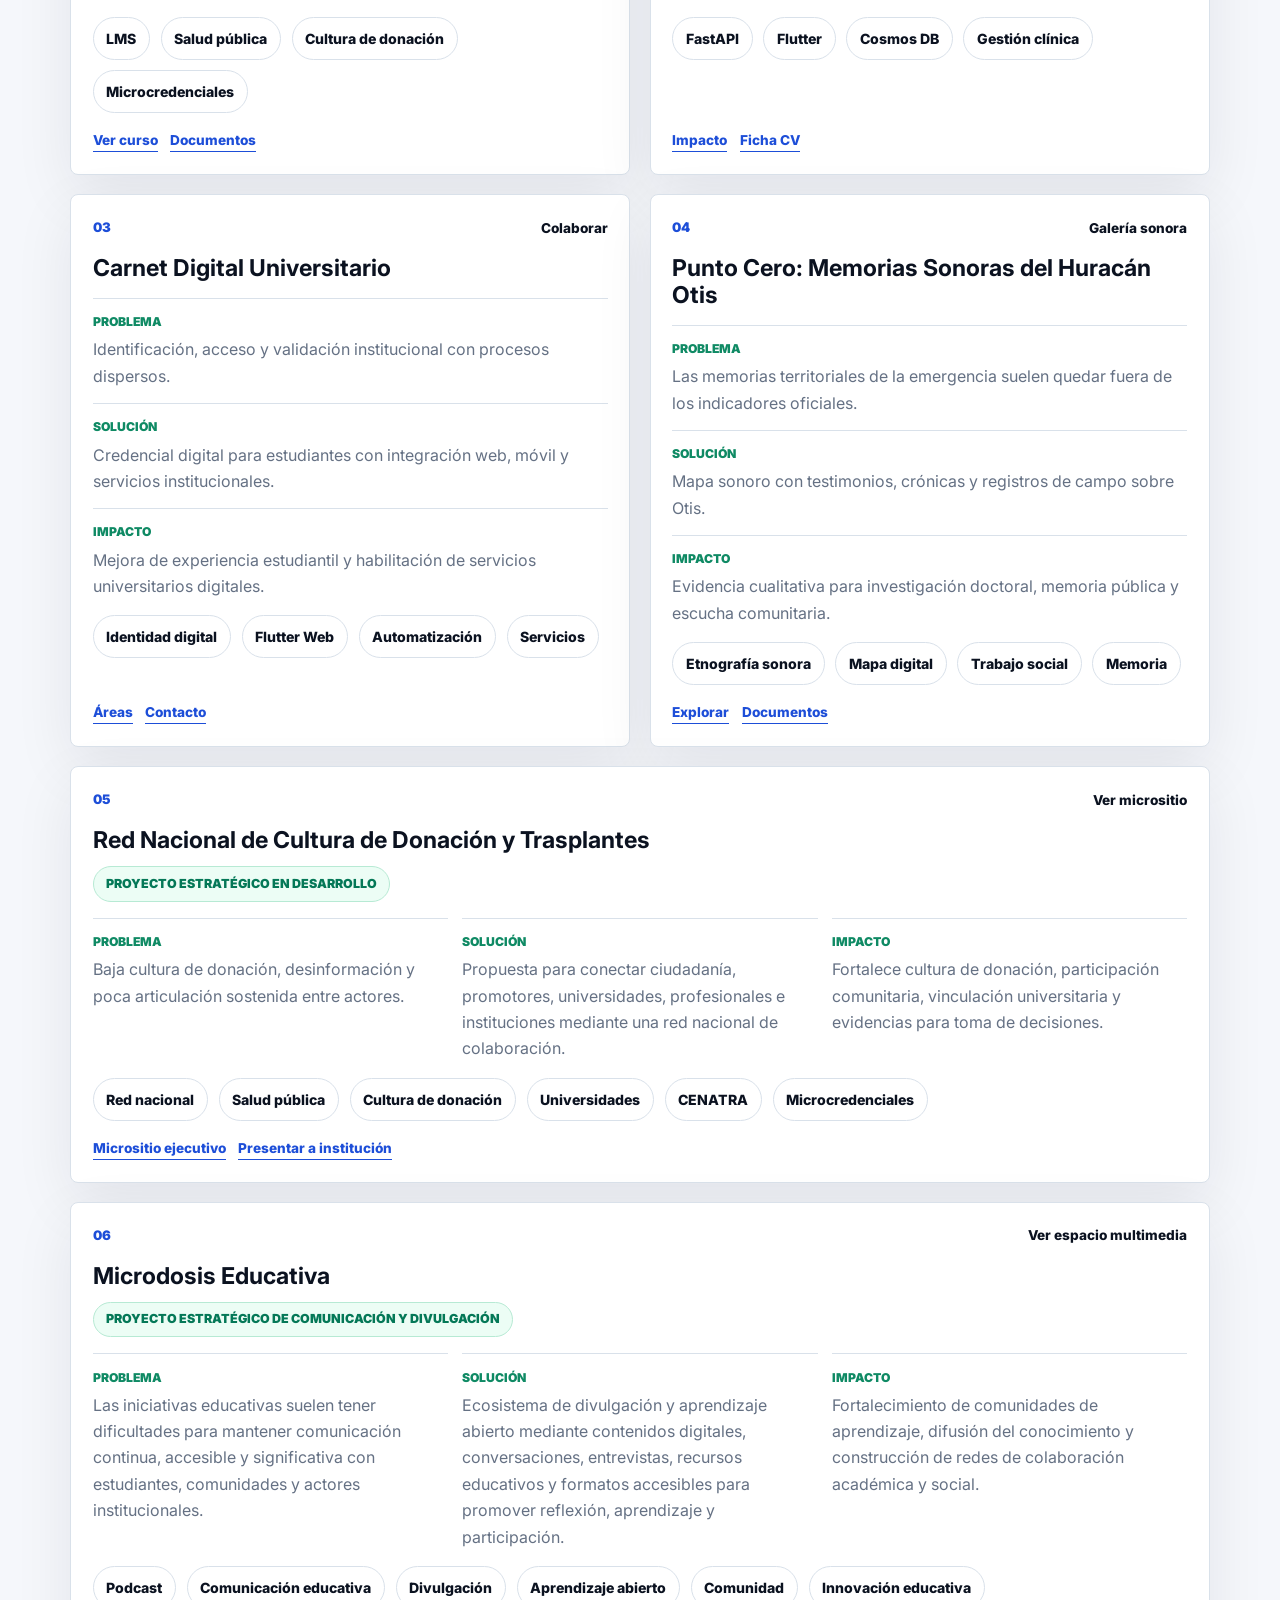
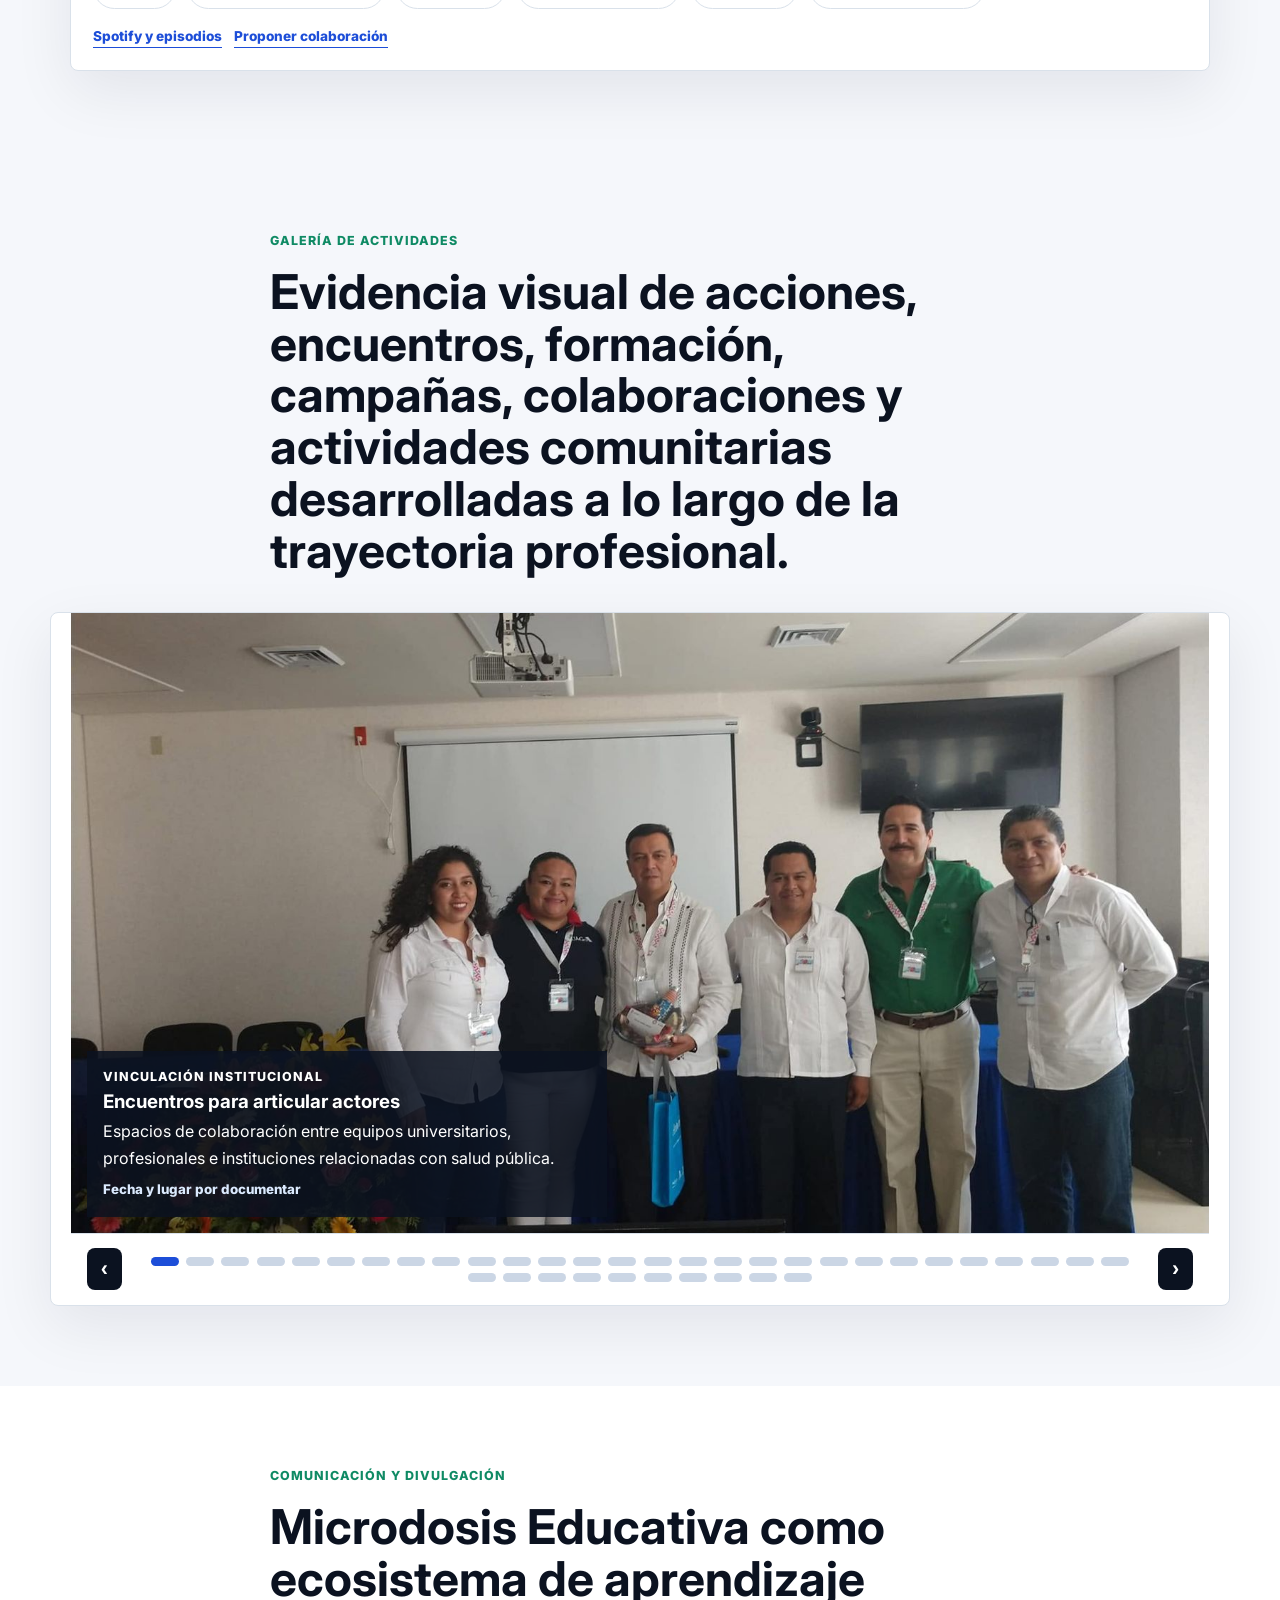
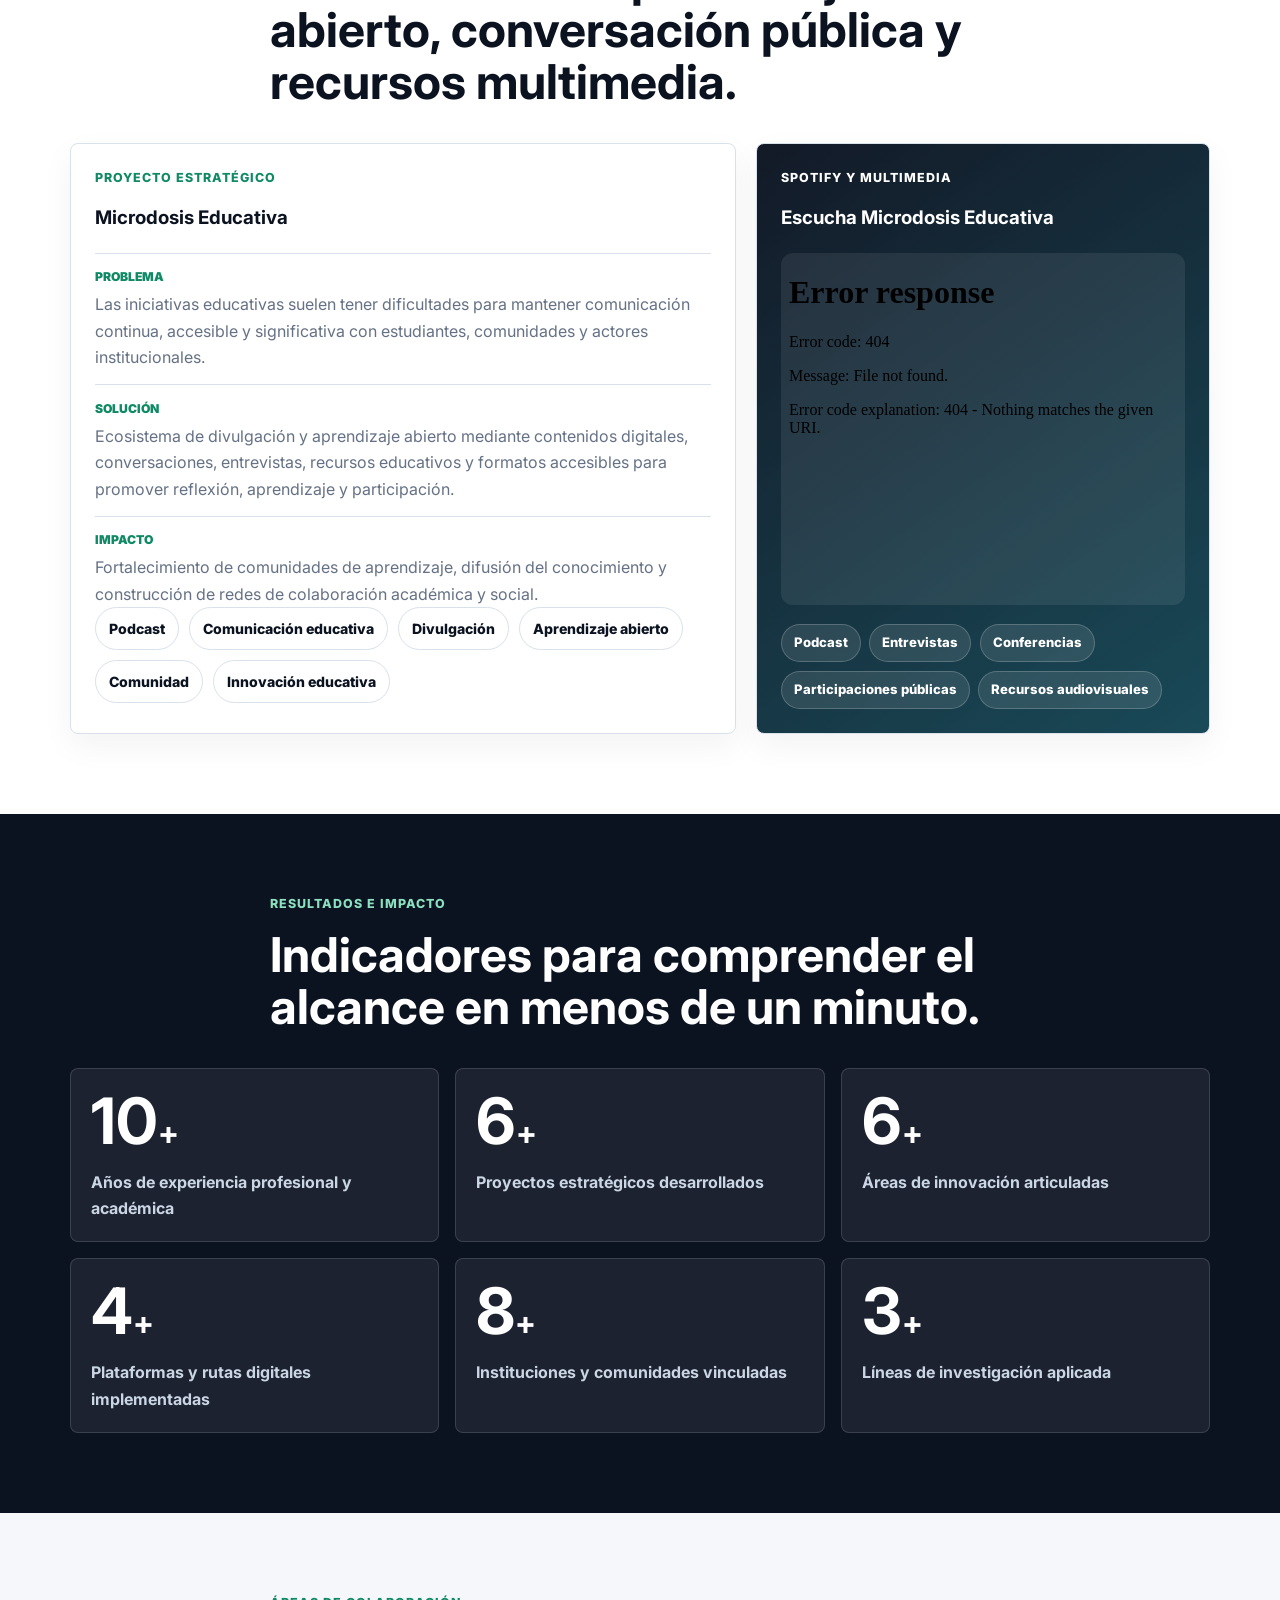
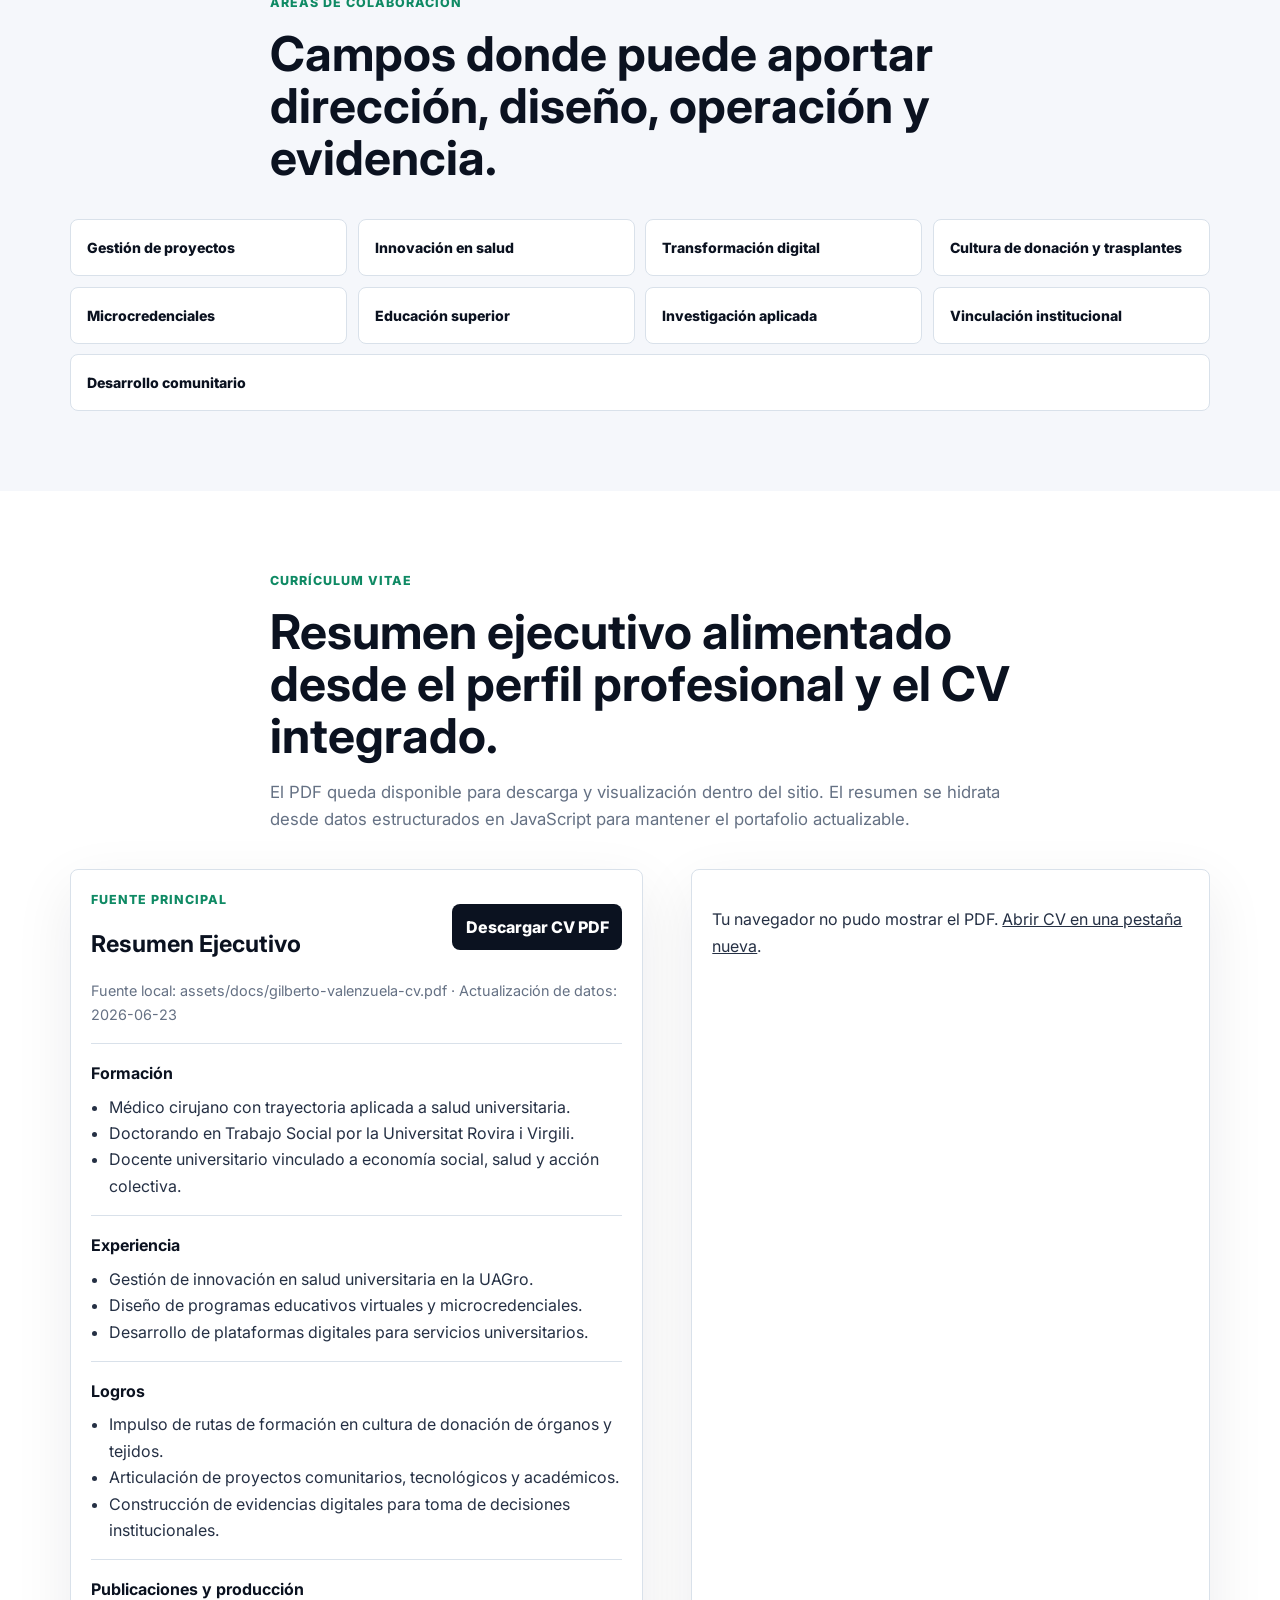
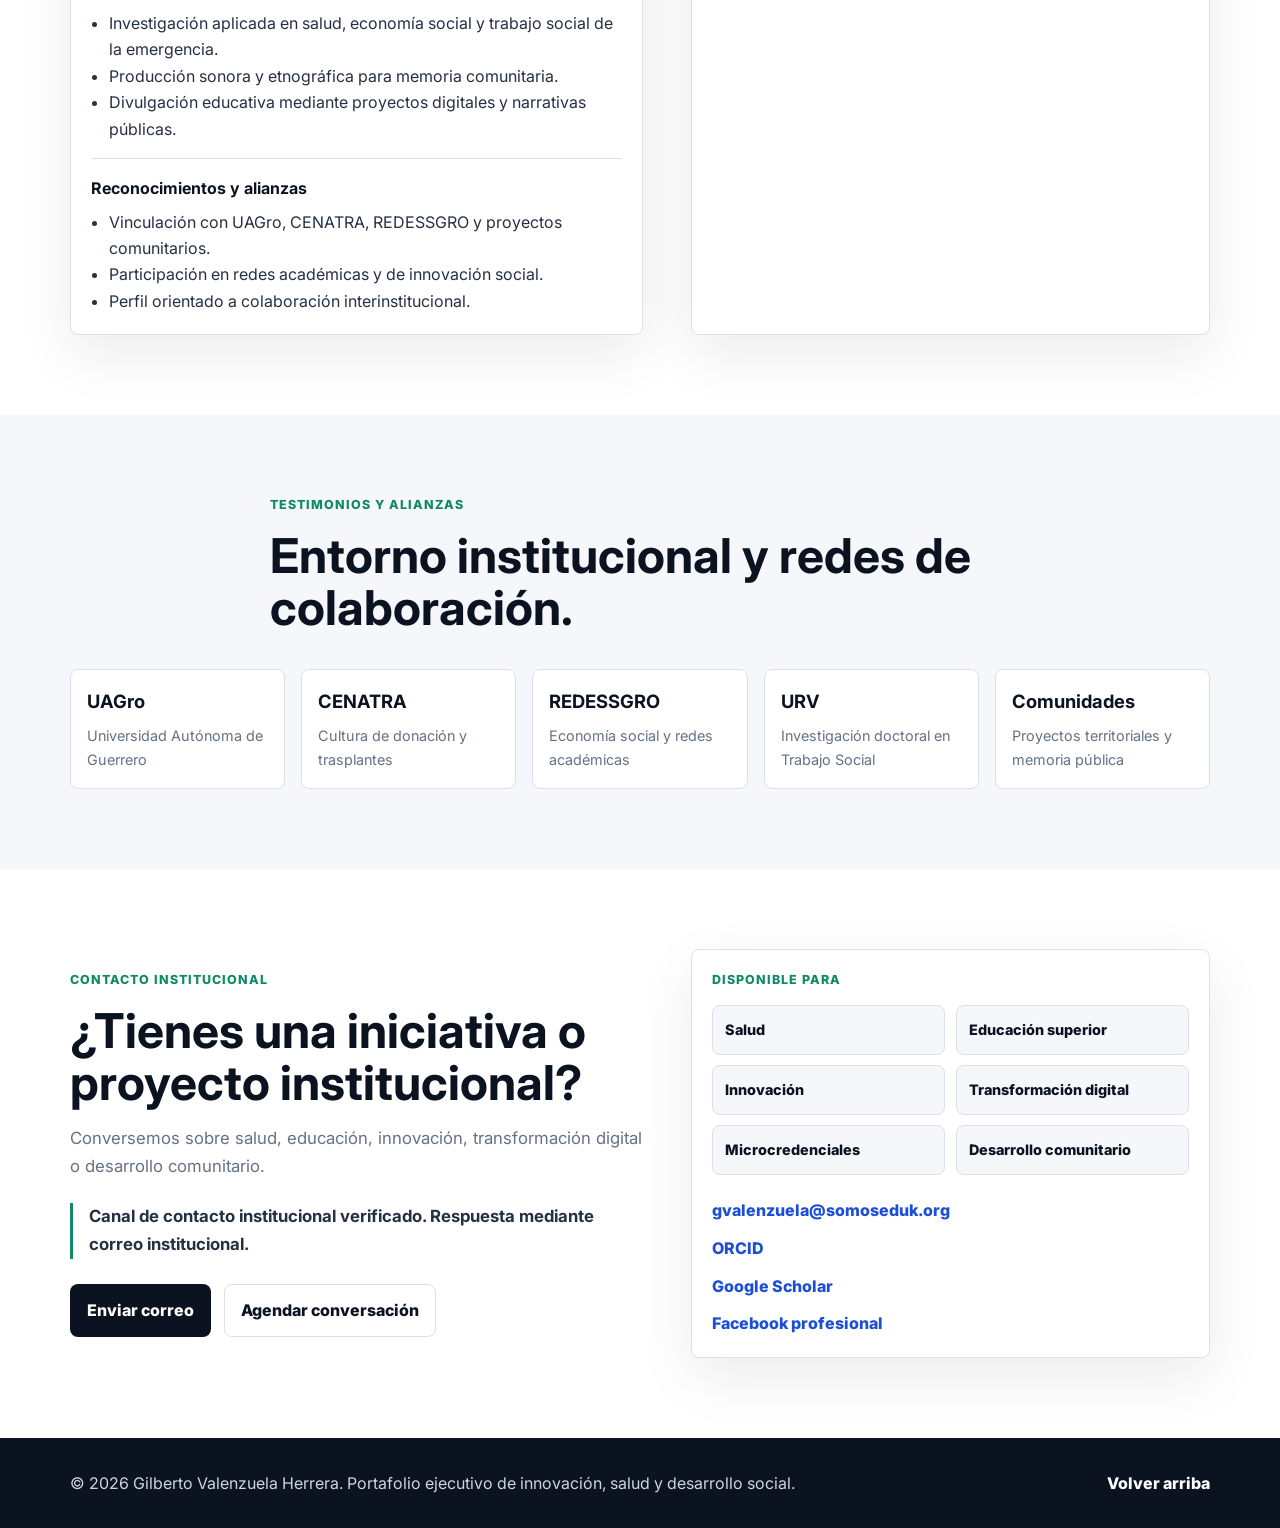
==== commit 7a426bcd: "Integra reproductor Spotify en Microdosis Educativa" ====
--- a/index.html
+++ b/index.html
@@ -909,8 +909,20 @@
 
                 <aside class="spotify-panel reveal" aria-label="Espacio preparado para Spotify y recursos multimedia">
                     <p class="card-label">Spotify y multimedia</p>
-                    <h3>Espacio listo para episodios destacados</h3>
-                    <p>No hay enlaces de Spotify proporcionados todavía. El componente queda preparado para integrar episodios, entrevistas, conferencias, participaciones públicas y recursos audiovisuales.</p>
+                    <h3>Escucha Microdosis Educativa</h3>
+                    <!-- Reemplazar SPOTIFY_EMBED_URL_AQUI por el enlace embed oficial de Spotify cuando esté disponible. -->
+                    <iframe
+                        class="spotify-embed-frame"
+                        style="border-radius:12px"
+                        src="SPOTIFY_EMBED_URL_AQUI"
+                        width="100%"
+                        height="352"
+                        frameborder="0"
+                        allowfullscreen=""
+                        allow="autoplay; clipboard-write; encrypted-media; fullscreen; picture-in-picture"
+                        loading="lazy"
+                        title="Reproductor de Spotify de Microdosis Educativa">
+                    </iframe>
                     <div class="media-placeholder-grid">
                         <span>Podcast</span>
                         <span>Entrevistas</span>
--- a/styles.css
+++ b/styles.css
@@ -2032,6 +2032,15 @@
 .spotify-panel p,
 .spotify-panel .card-label {
     color: #fff;
+}
+
+.spotify-embed-frame {
+    background: rgba(255, 255, 255, 0.08);
+    border: 0;
+    display: block;
+    margin: 1rem 0 1.2rem;
+    min-height: 352px;
+    width: 100%;
 }
 
 .spotify-panel .media-placeholder-grid span {
@@ -2620,6 +2629,11 @@
         width: 18px;
     }
 
+    .spotify-embed-frame {
+        height: 232px;
+        min-height: 232px;
+    }
+
     .micro-route-step {
         min-height: auto;
     }
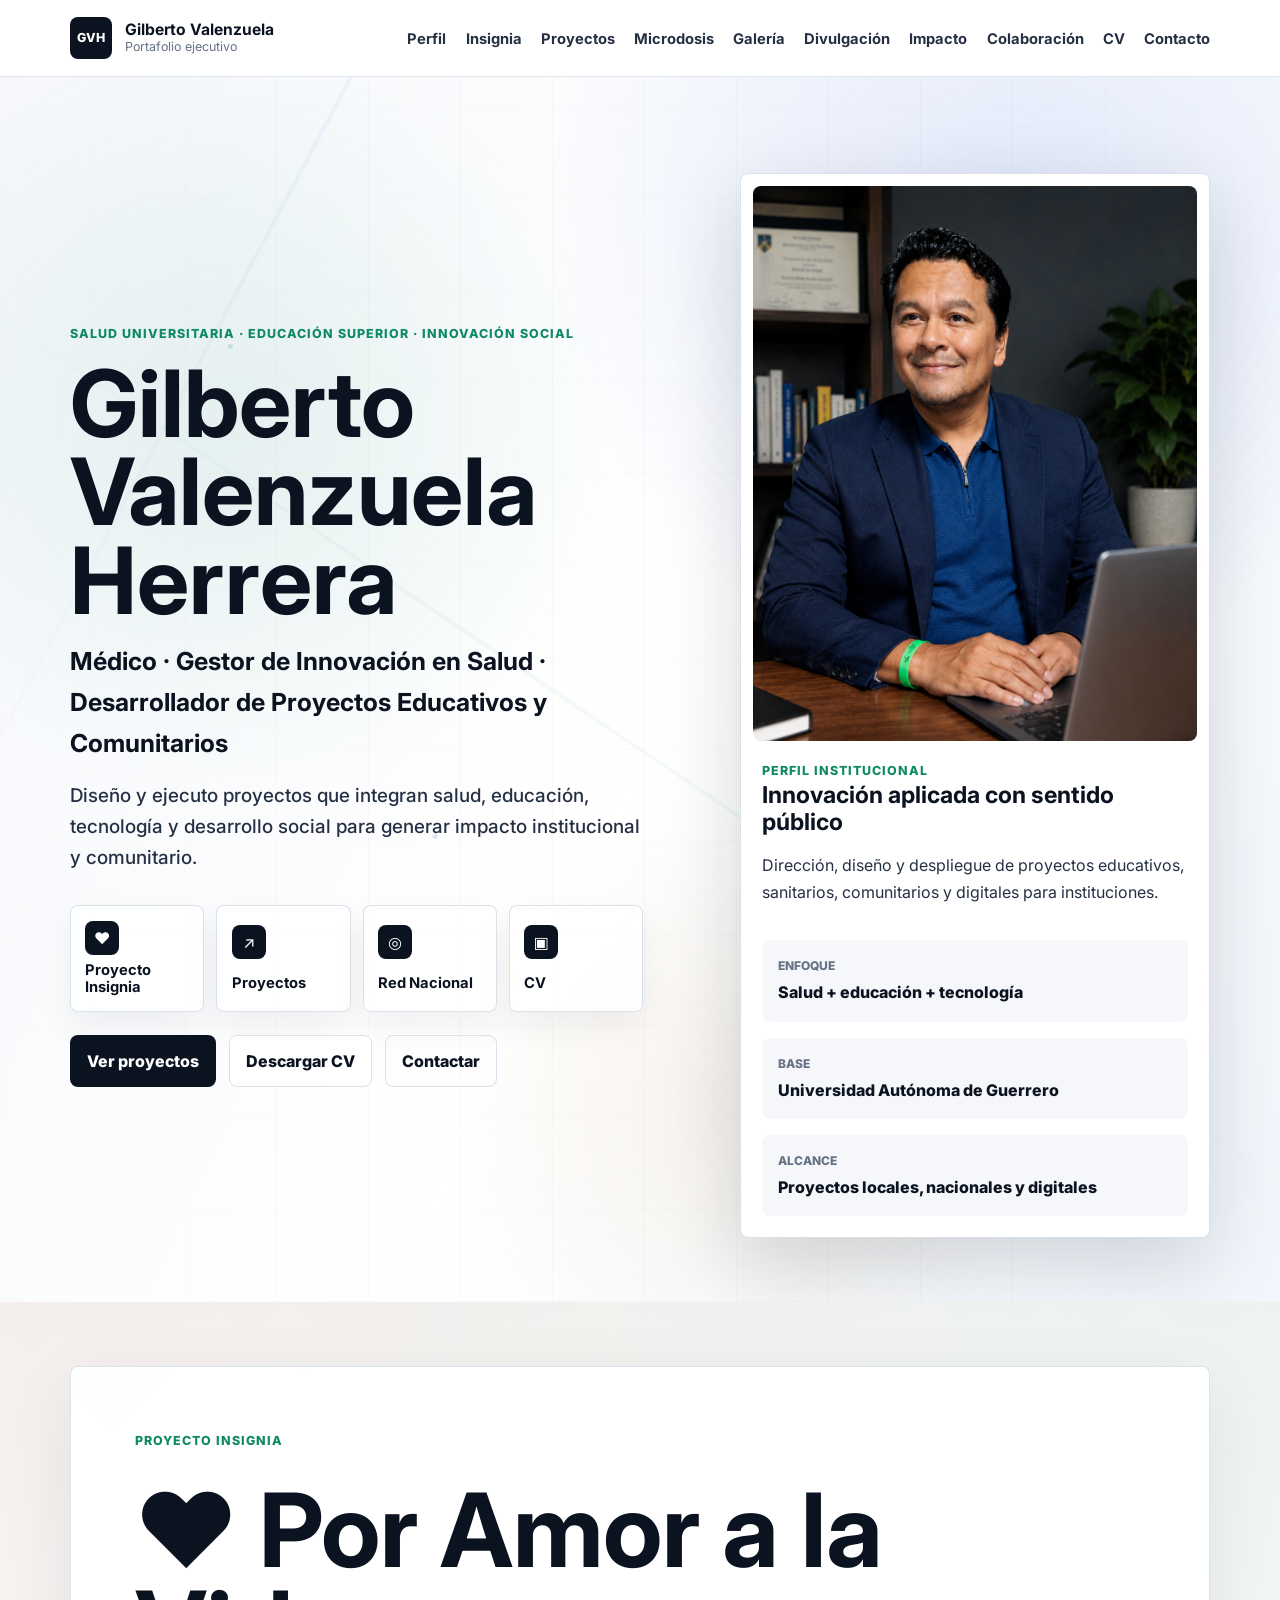
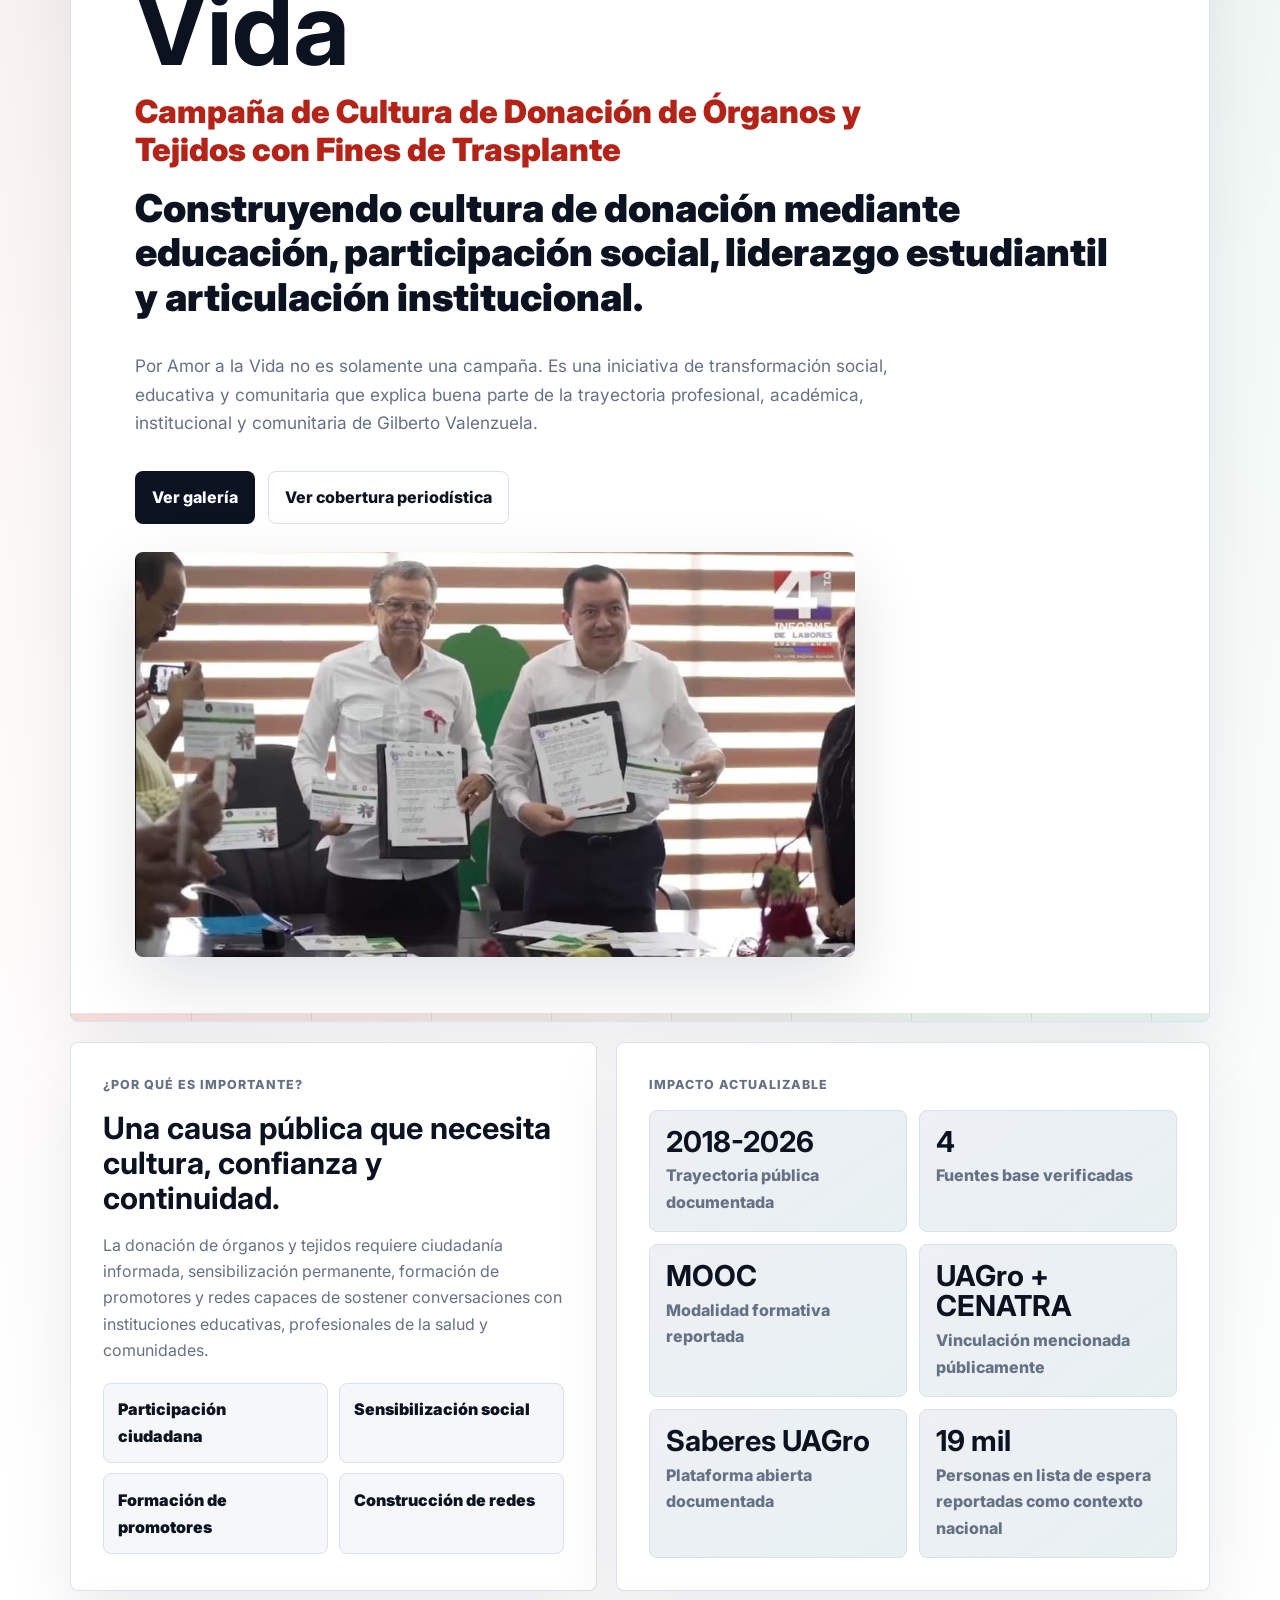
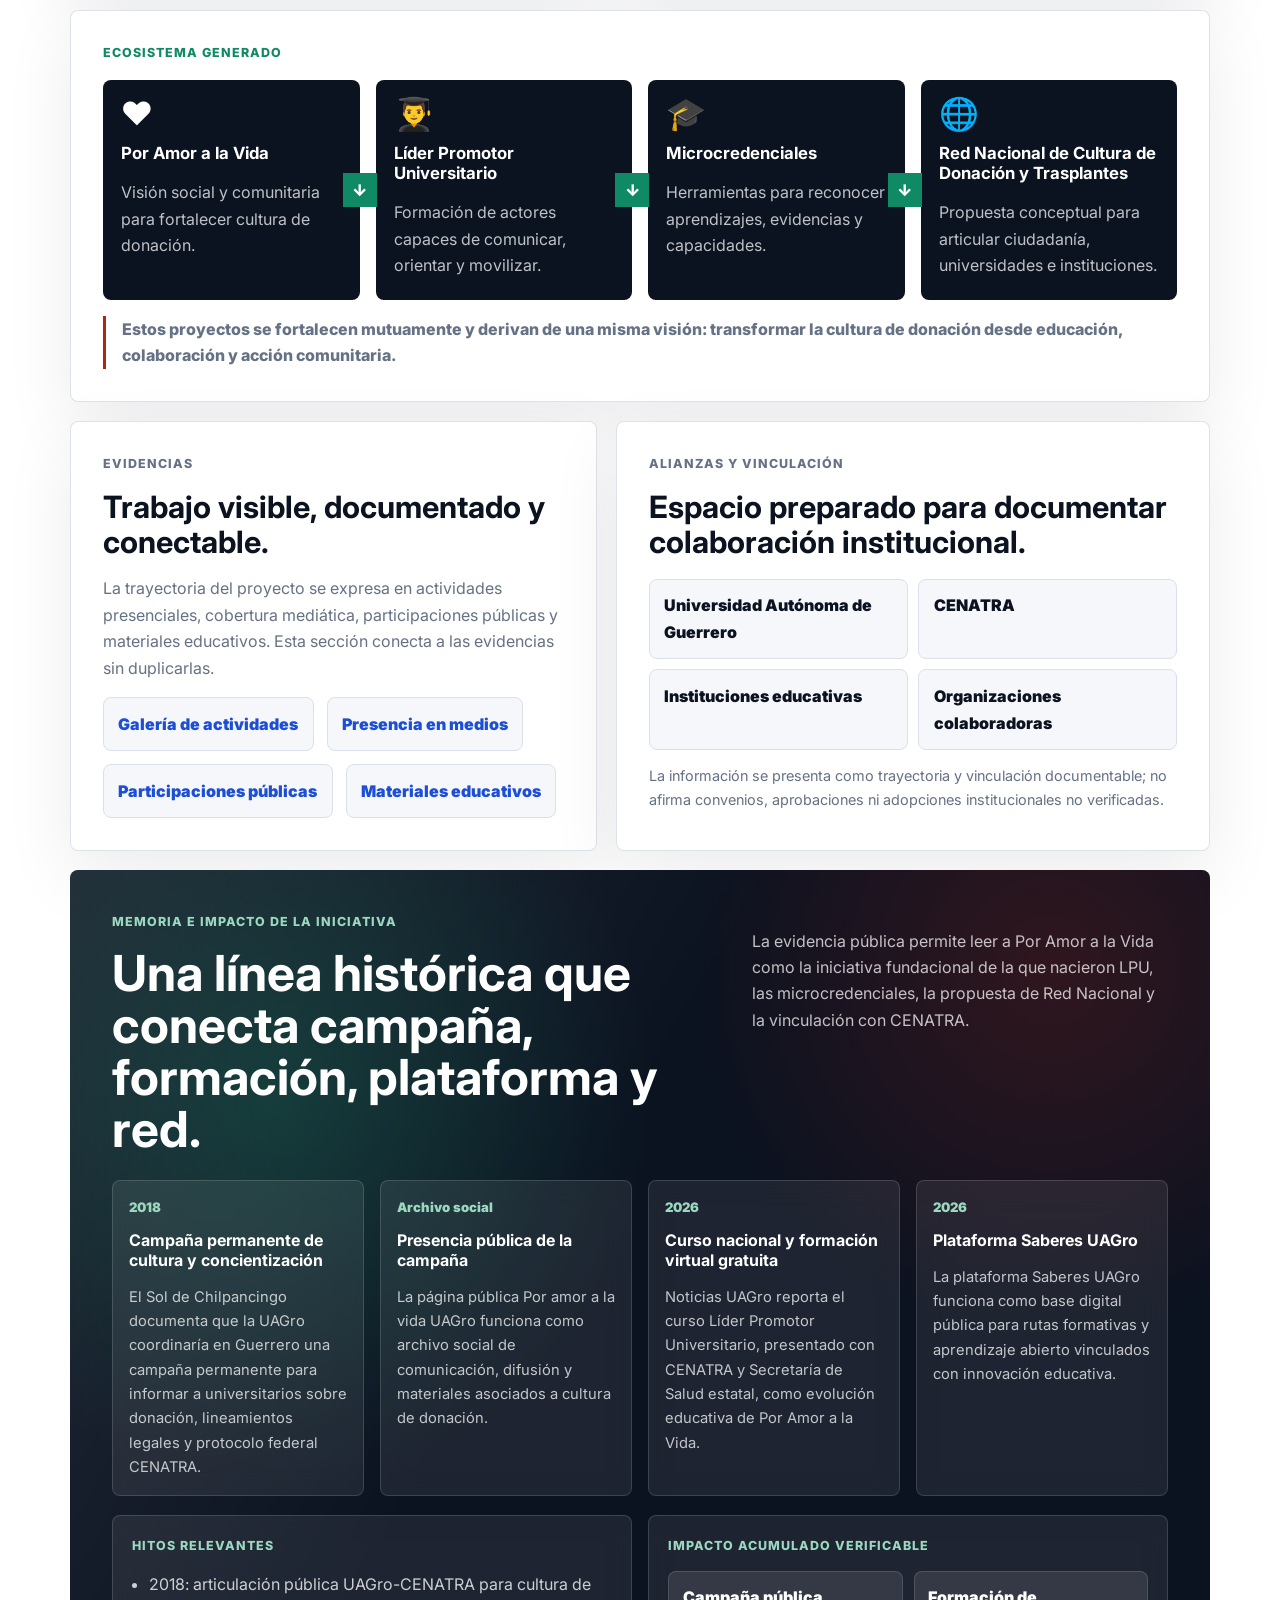
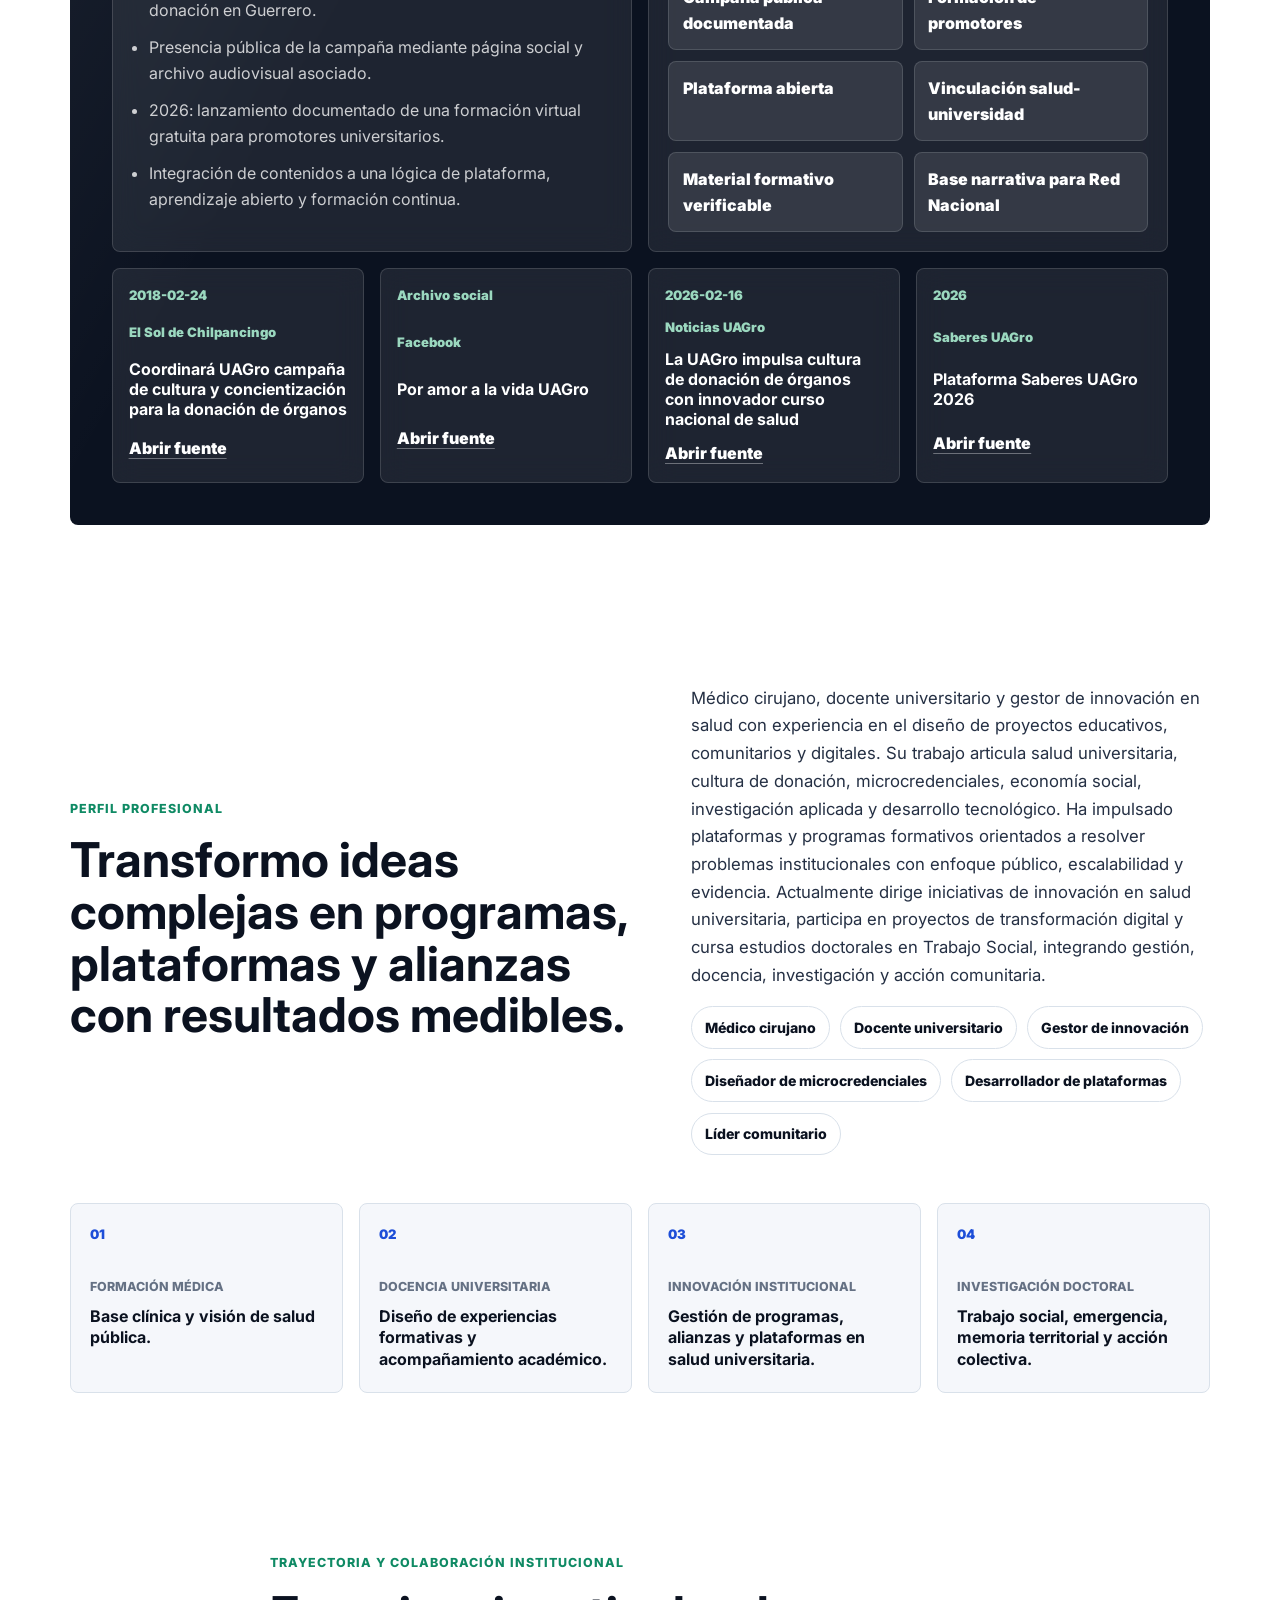
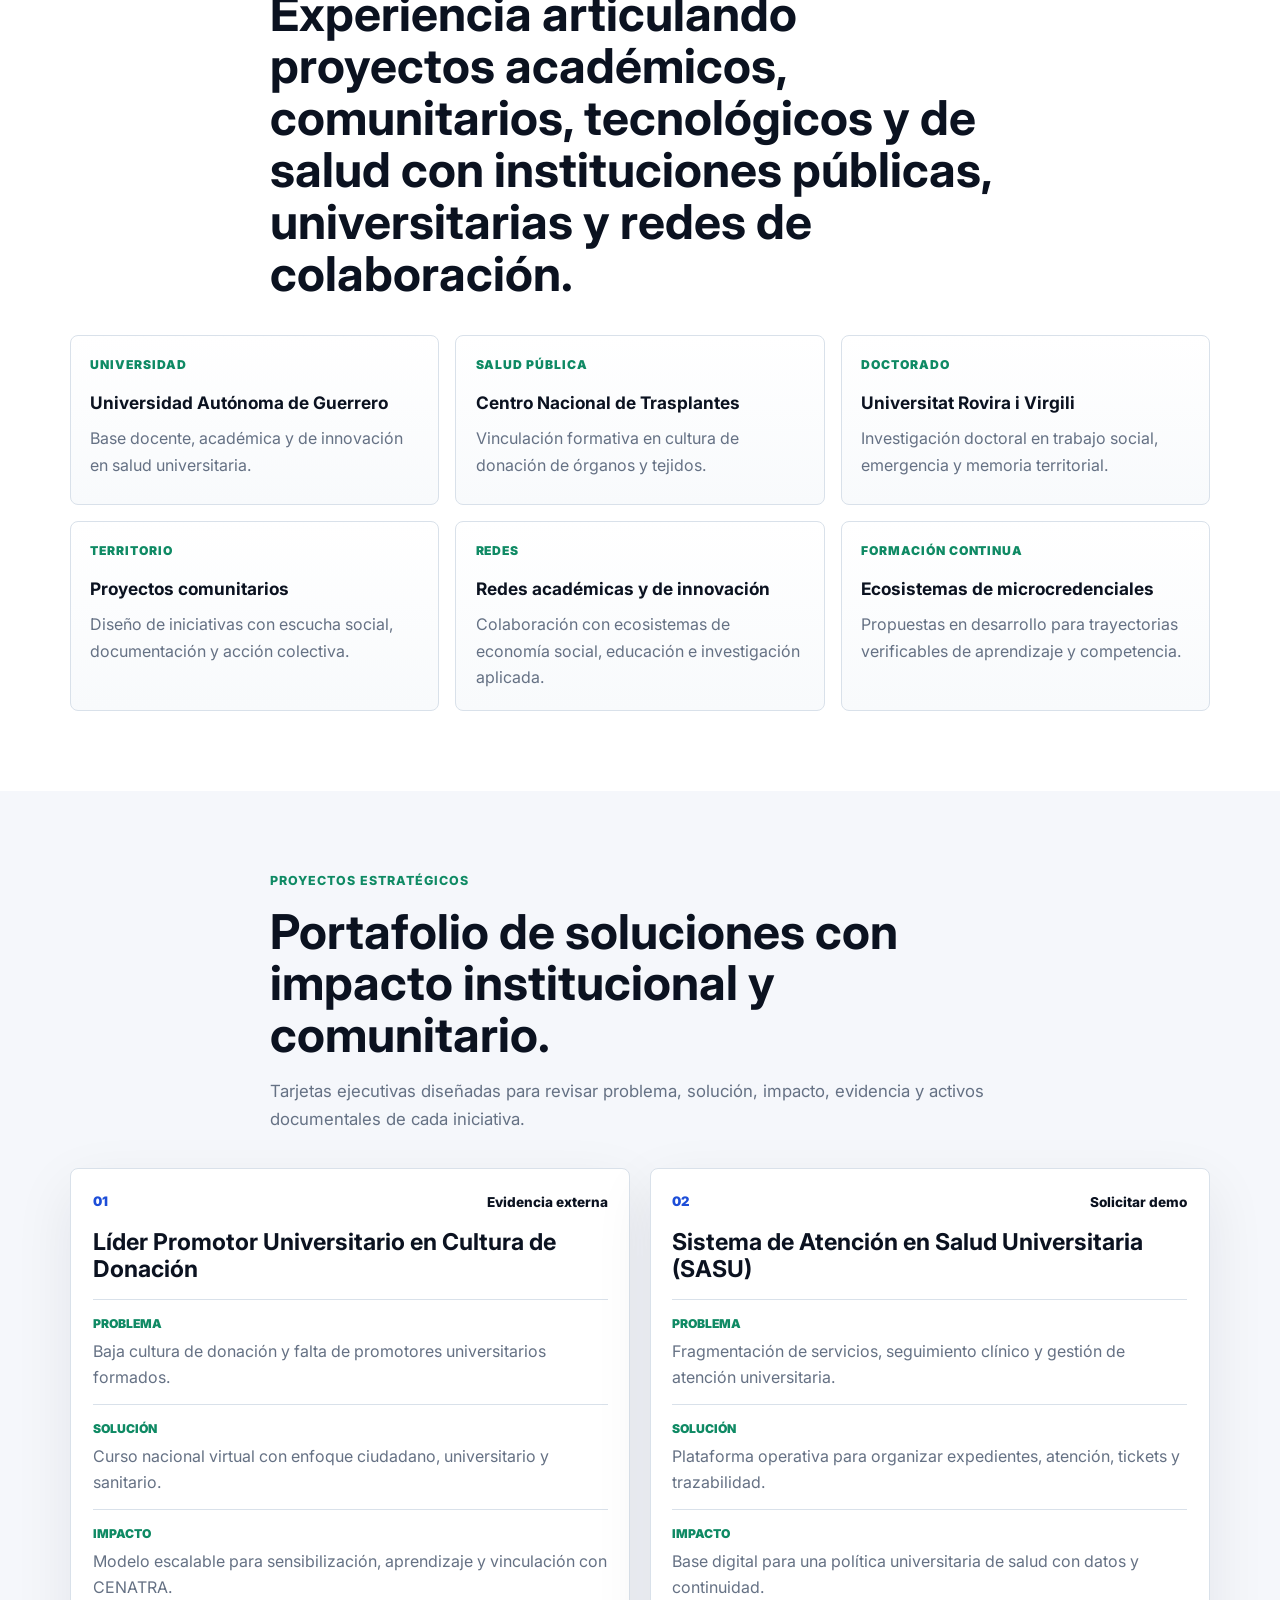
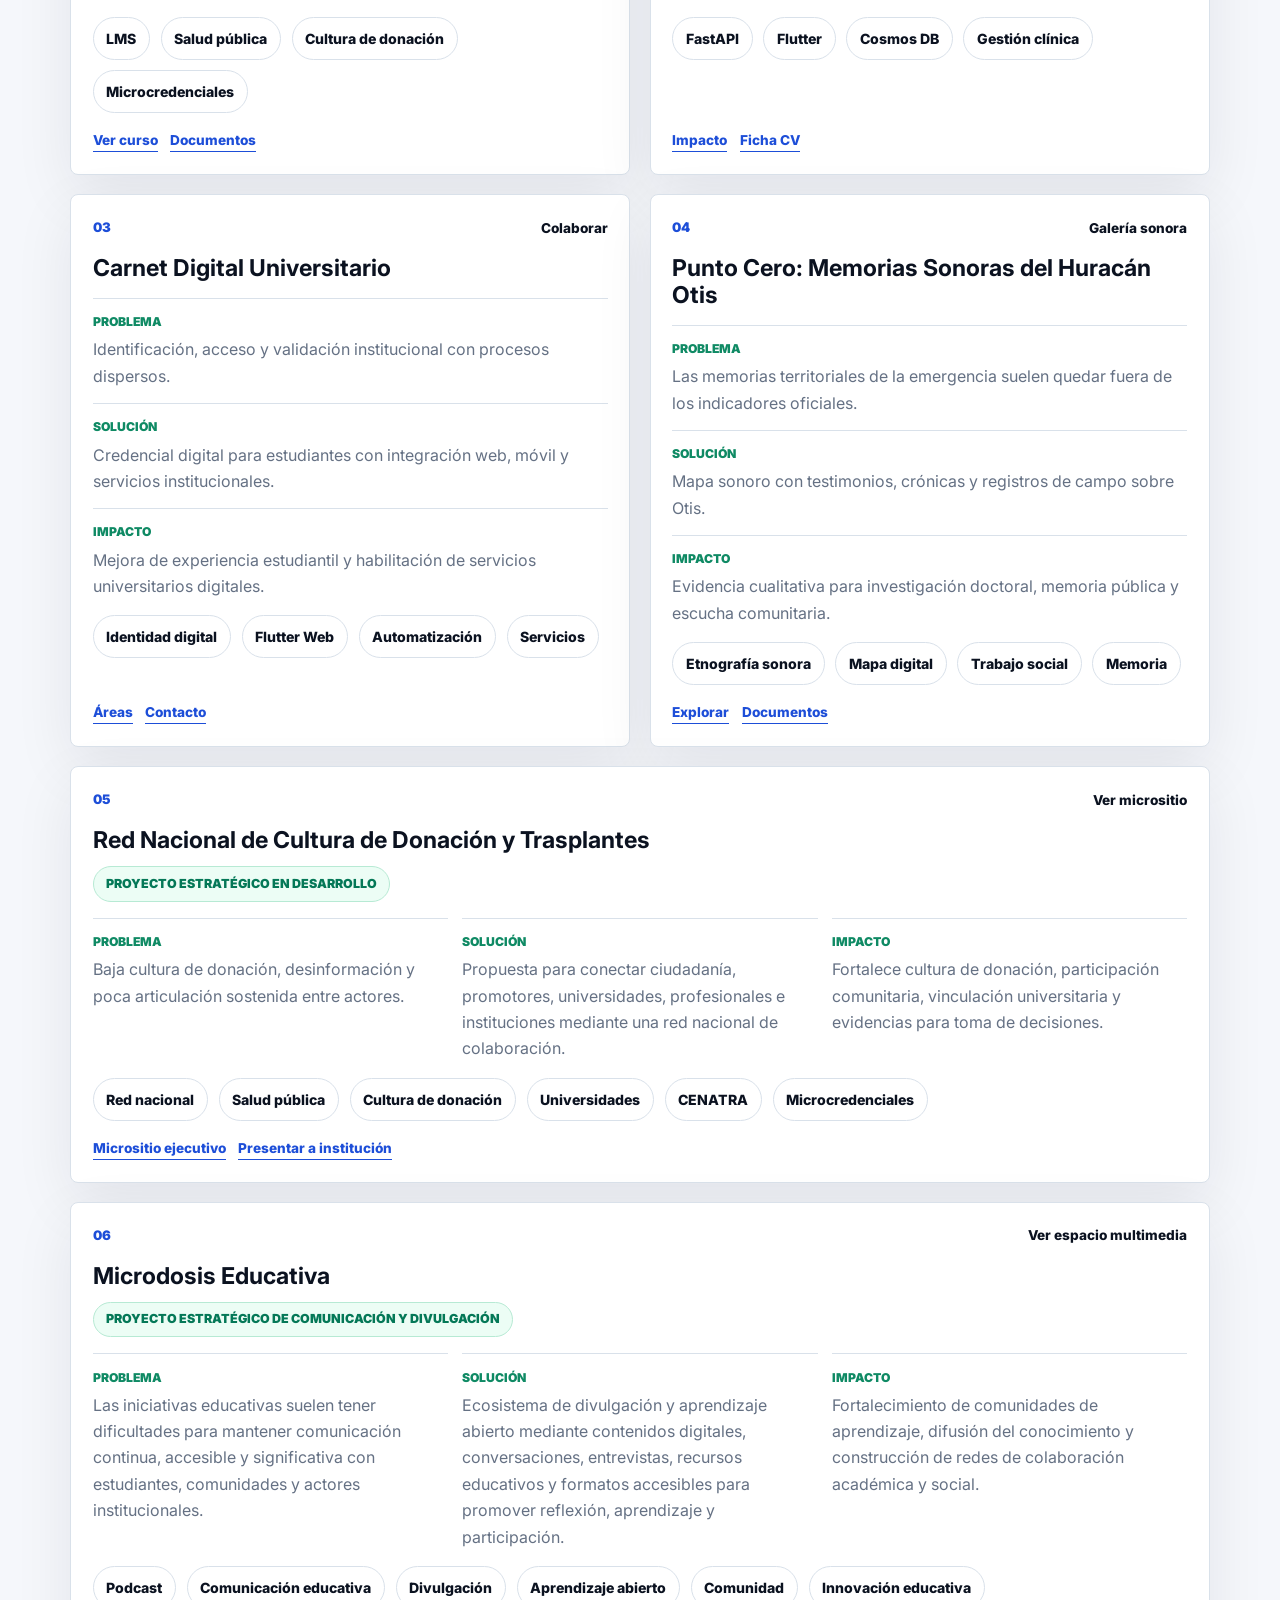
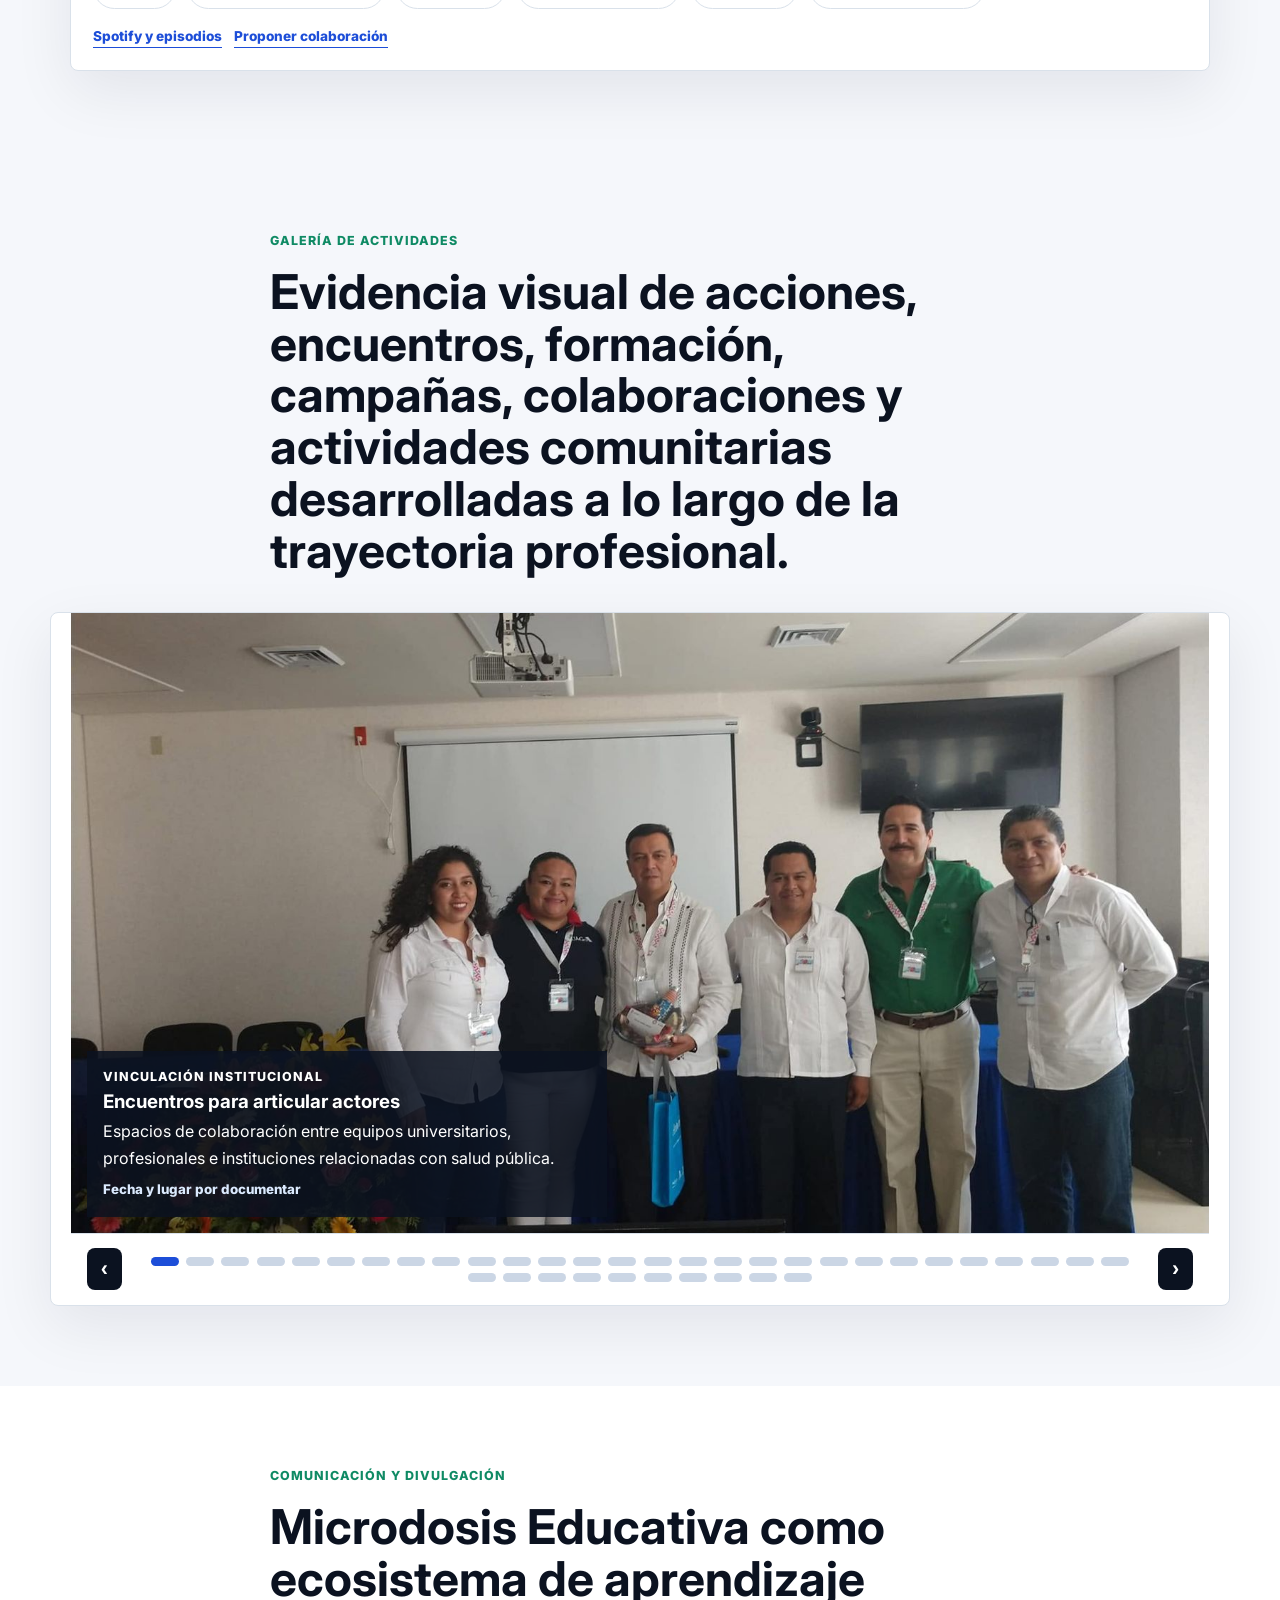
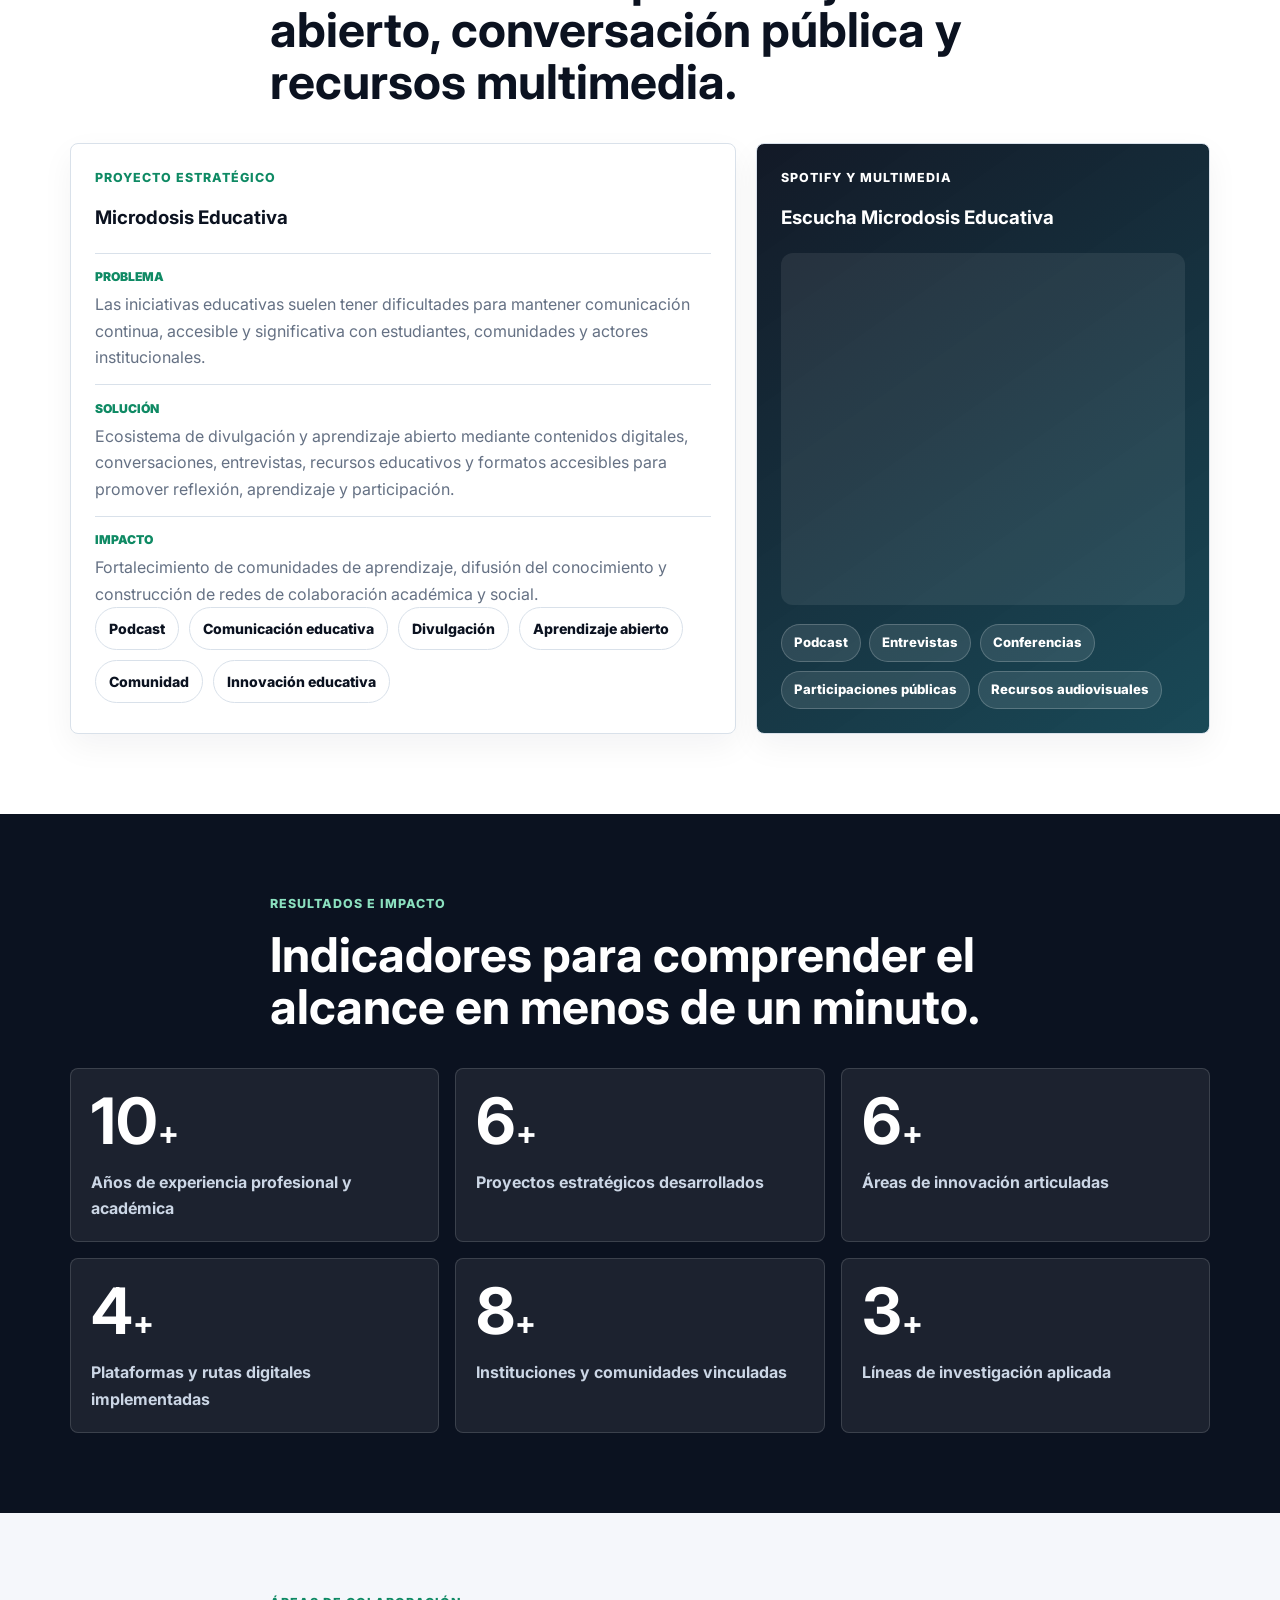
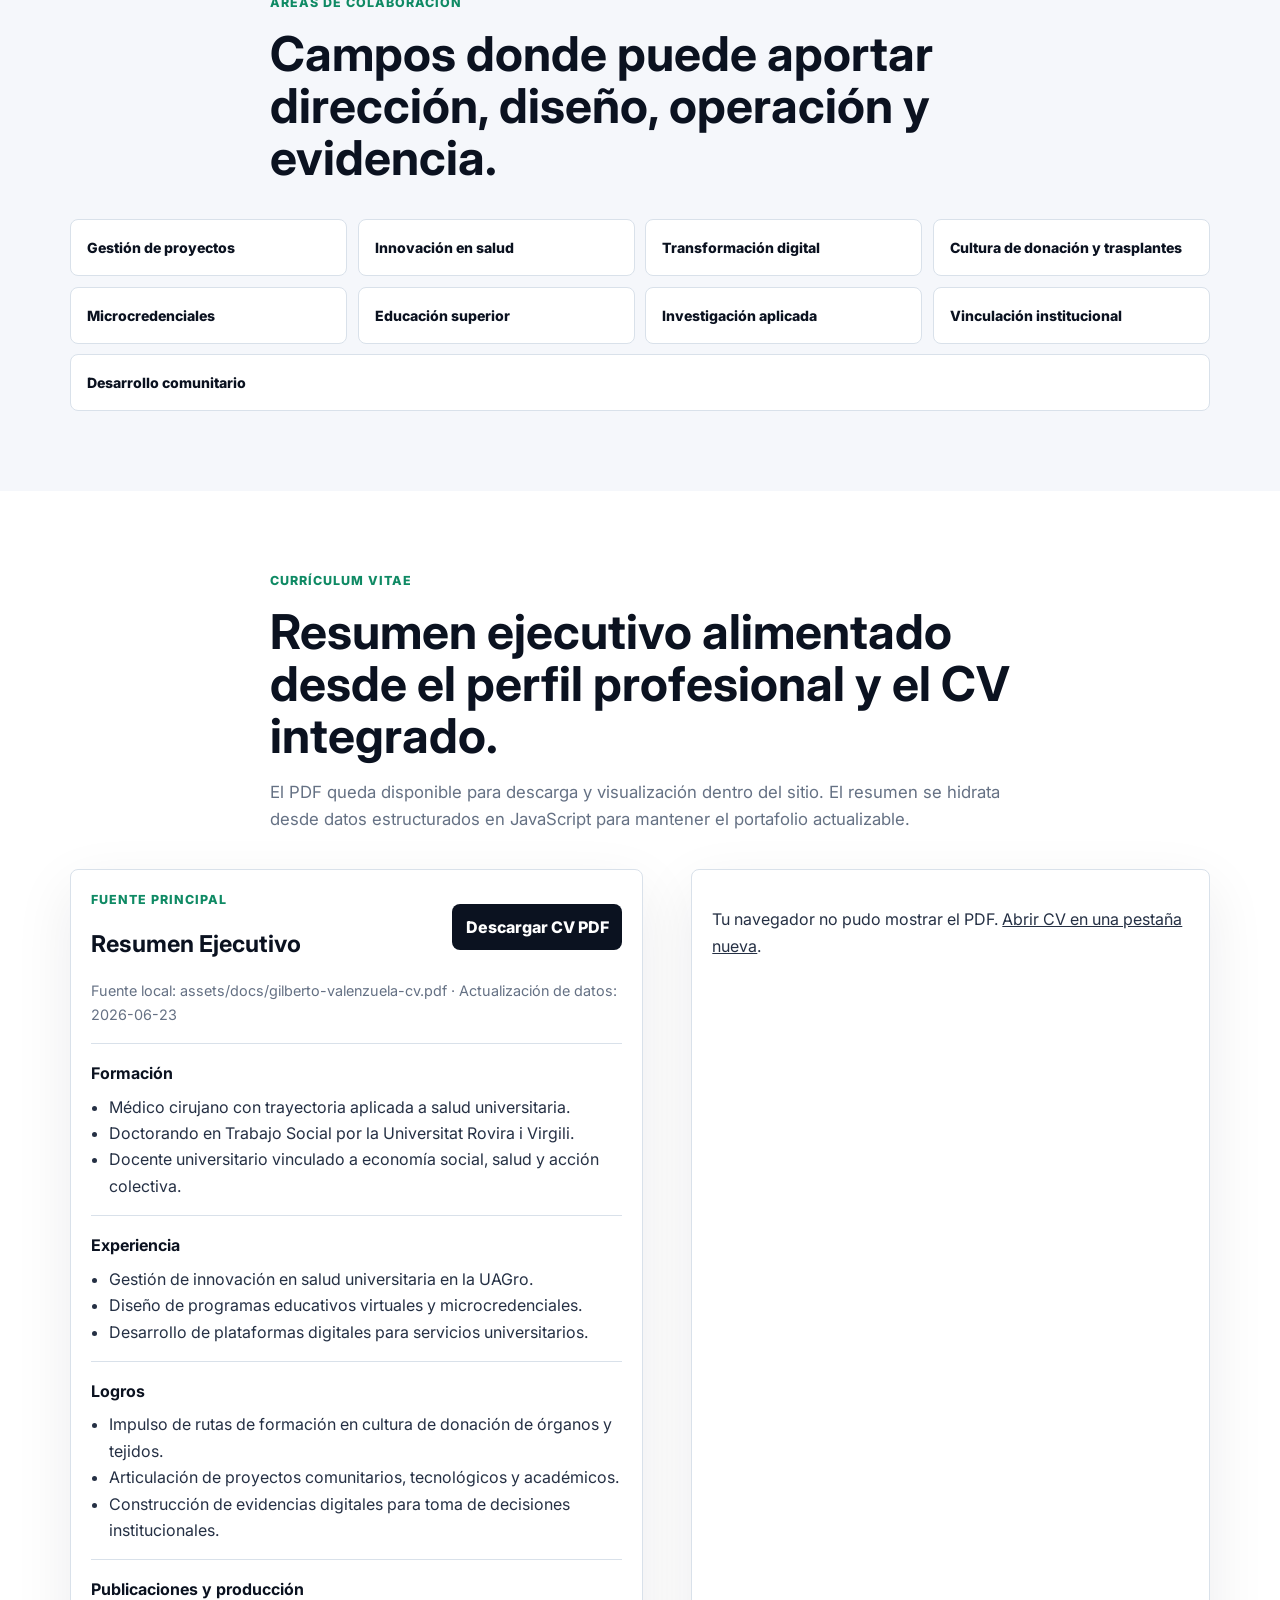
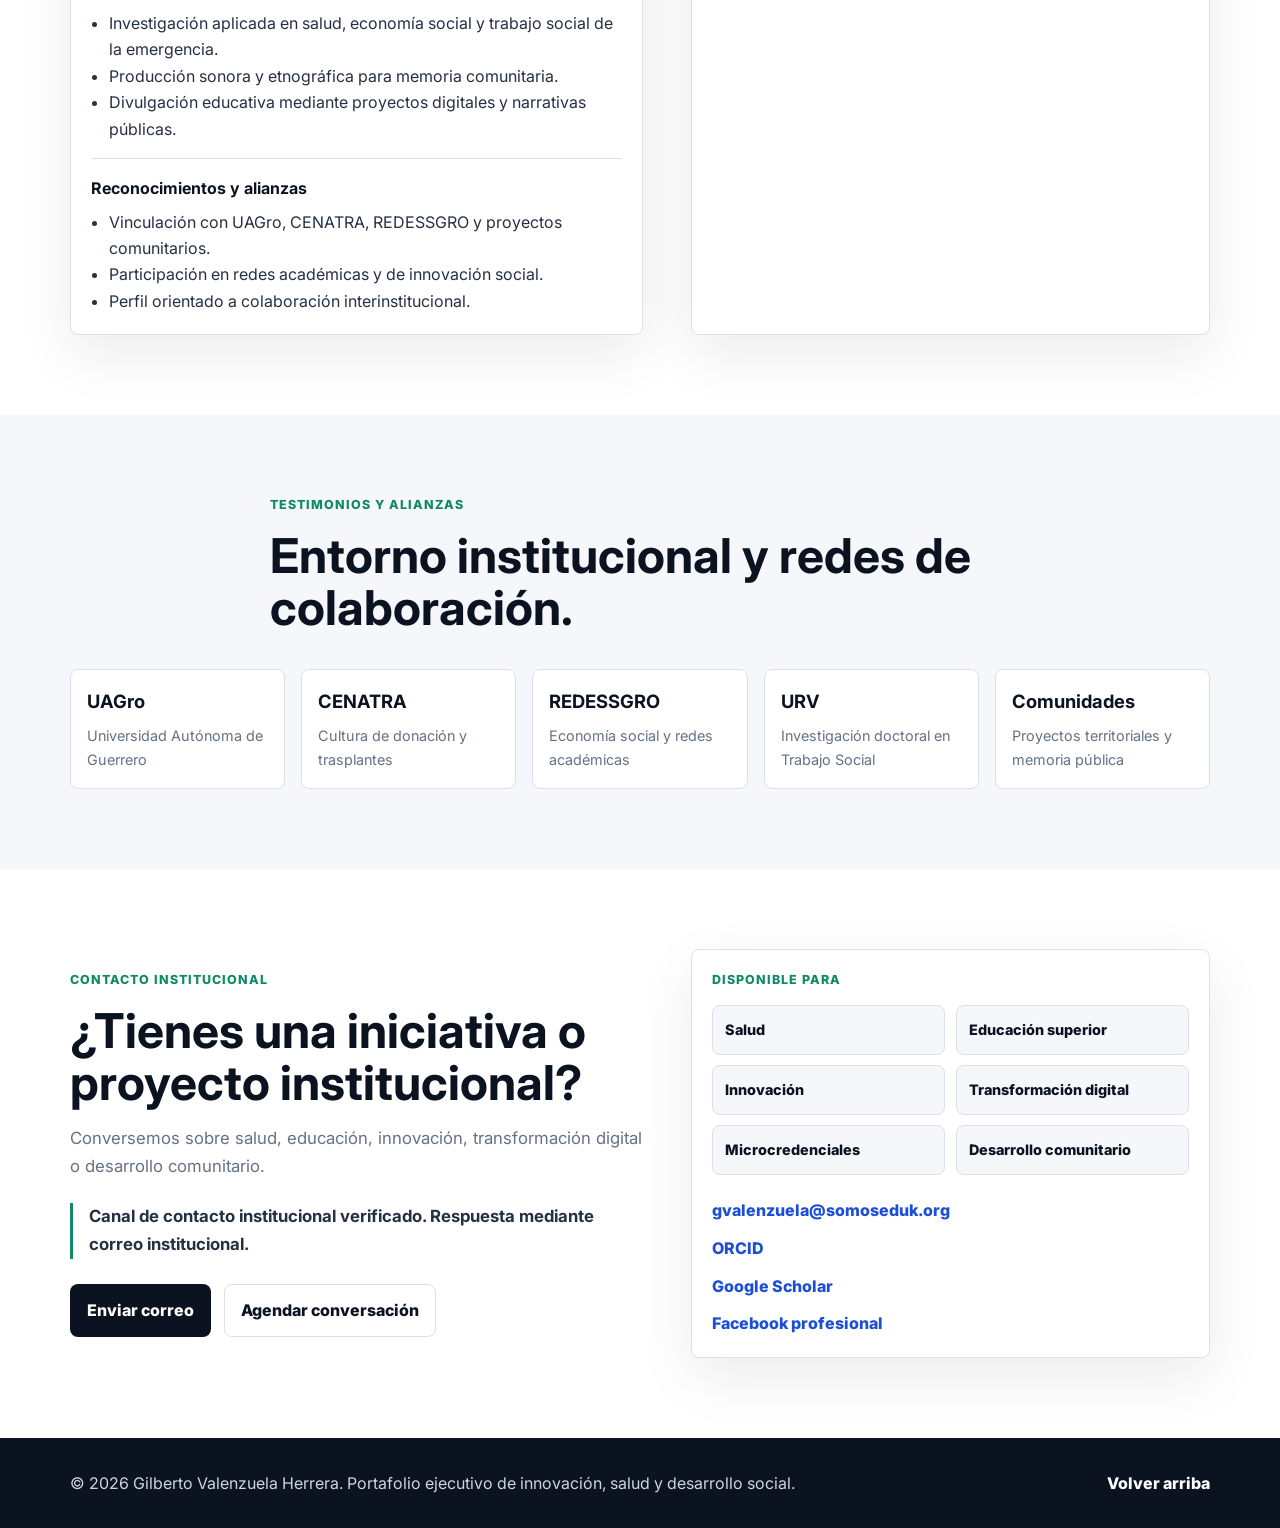
==== commit c84f92e8: "Actualiza enlace Spotify de Microdosis Educativa" ====
--- a/index.html
+++ b/index.html
@@ -910,11 +910,10 @@
                 <aside class="spotify-panel reveal" aria-label="Espacio preparado para Spotify y recursos multimedia">
                     <p class="card-label">Spotify y multimedia</p>
                     <h3>Escucha Microdosis Educativa</h3>
-                    <!-- Reemplazar SPOTIFY_EMBED_URL_AQUI por el enlace embed oficial de Spotify cuando esté disponible. -->
                     <iframe
                         class="spotify-embed-frame"
                         style="border-radius:12px"
-                        src="SPOTIFY_EMBED_URL_AQUI"
+                        src="https://open.spotify.com/embed/show/23DL3UJLnQKXGqfHvl1O4w?utm_source=generator"
                         width="100%"
                         height="352"
                         frameborder="0"
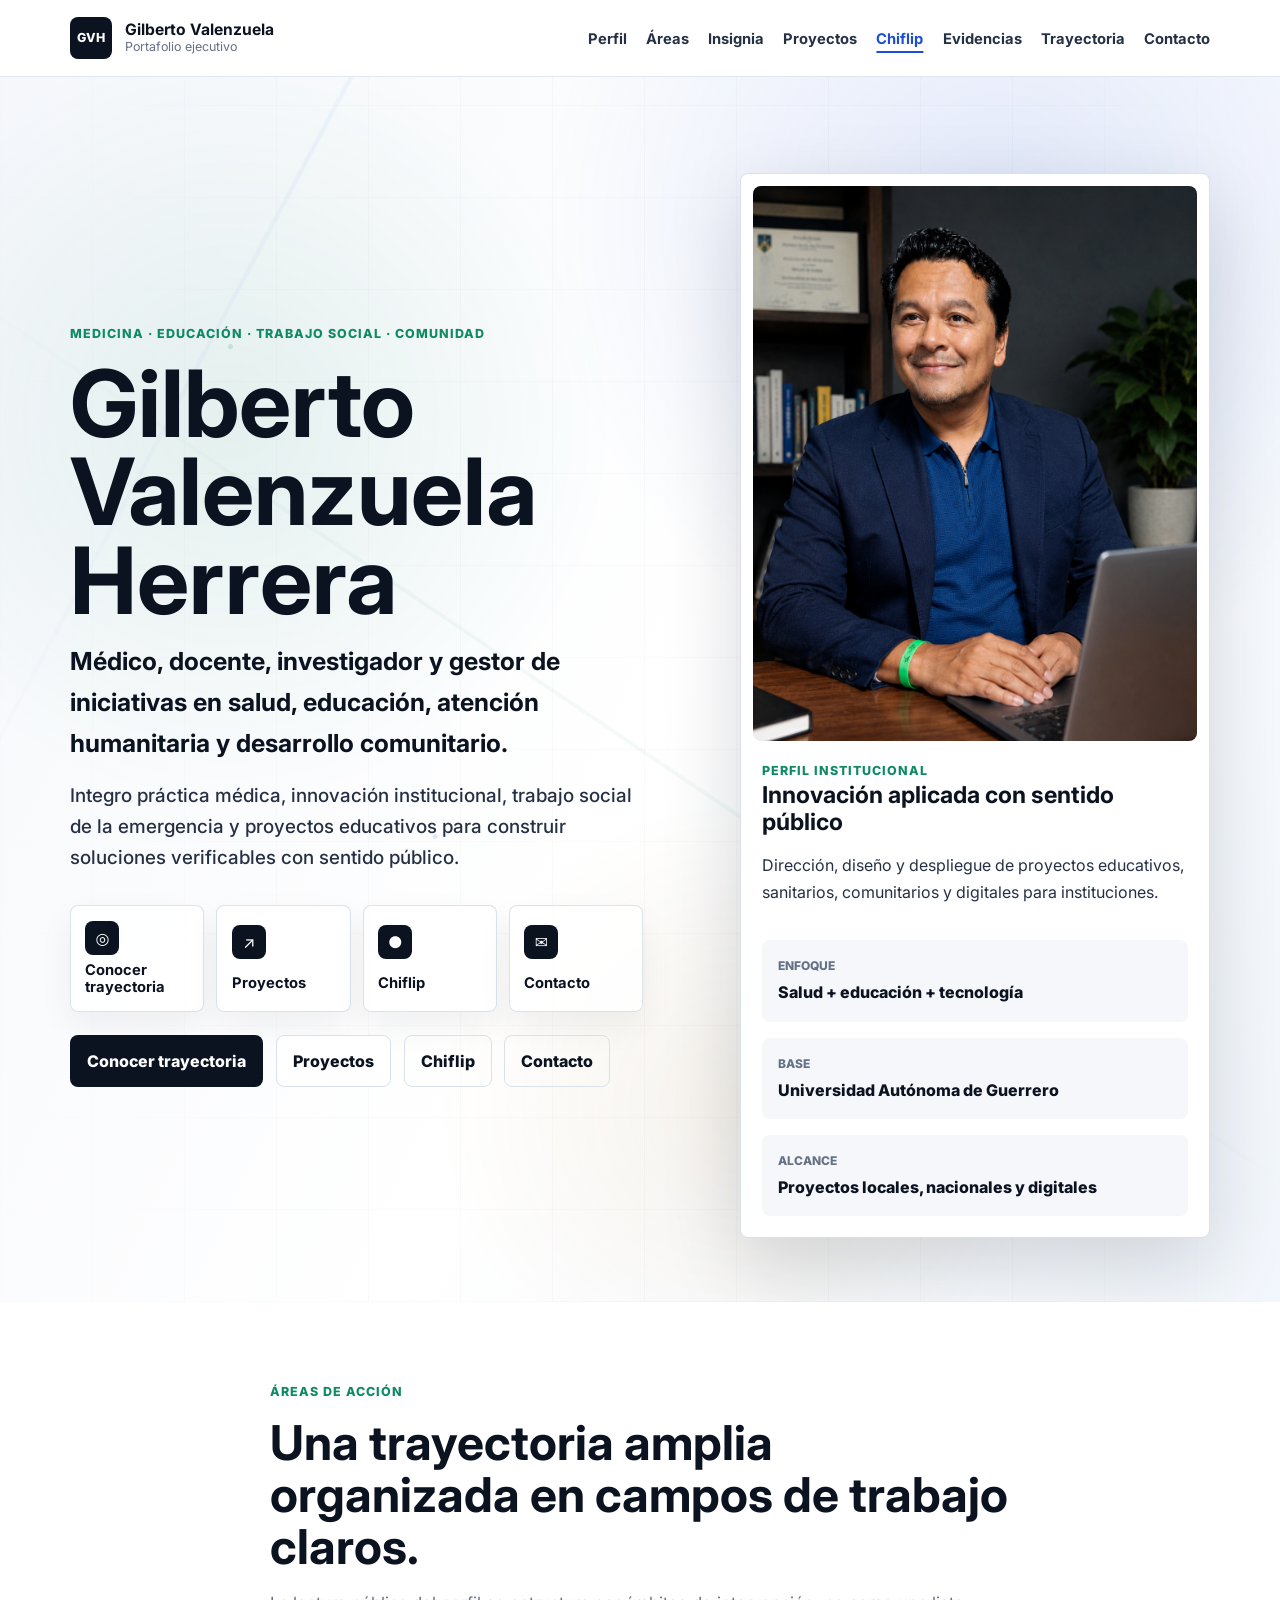
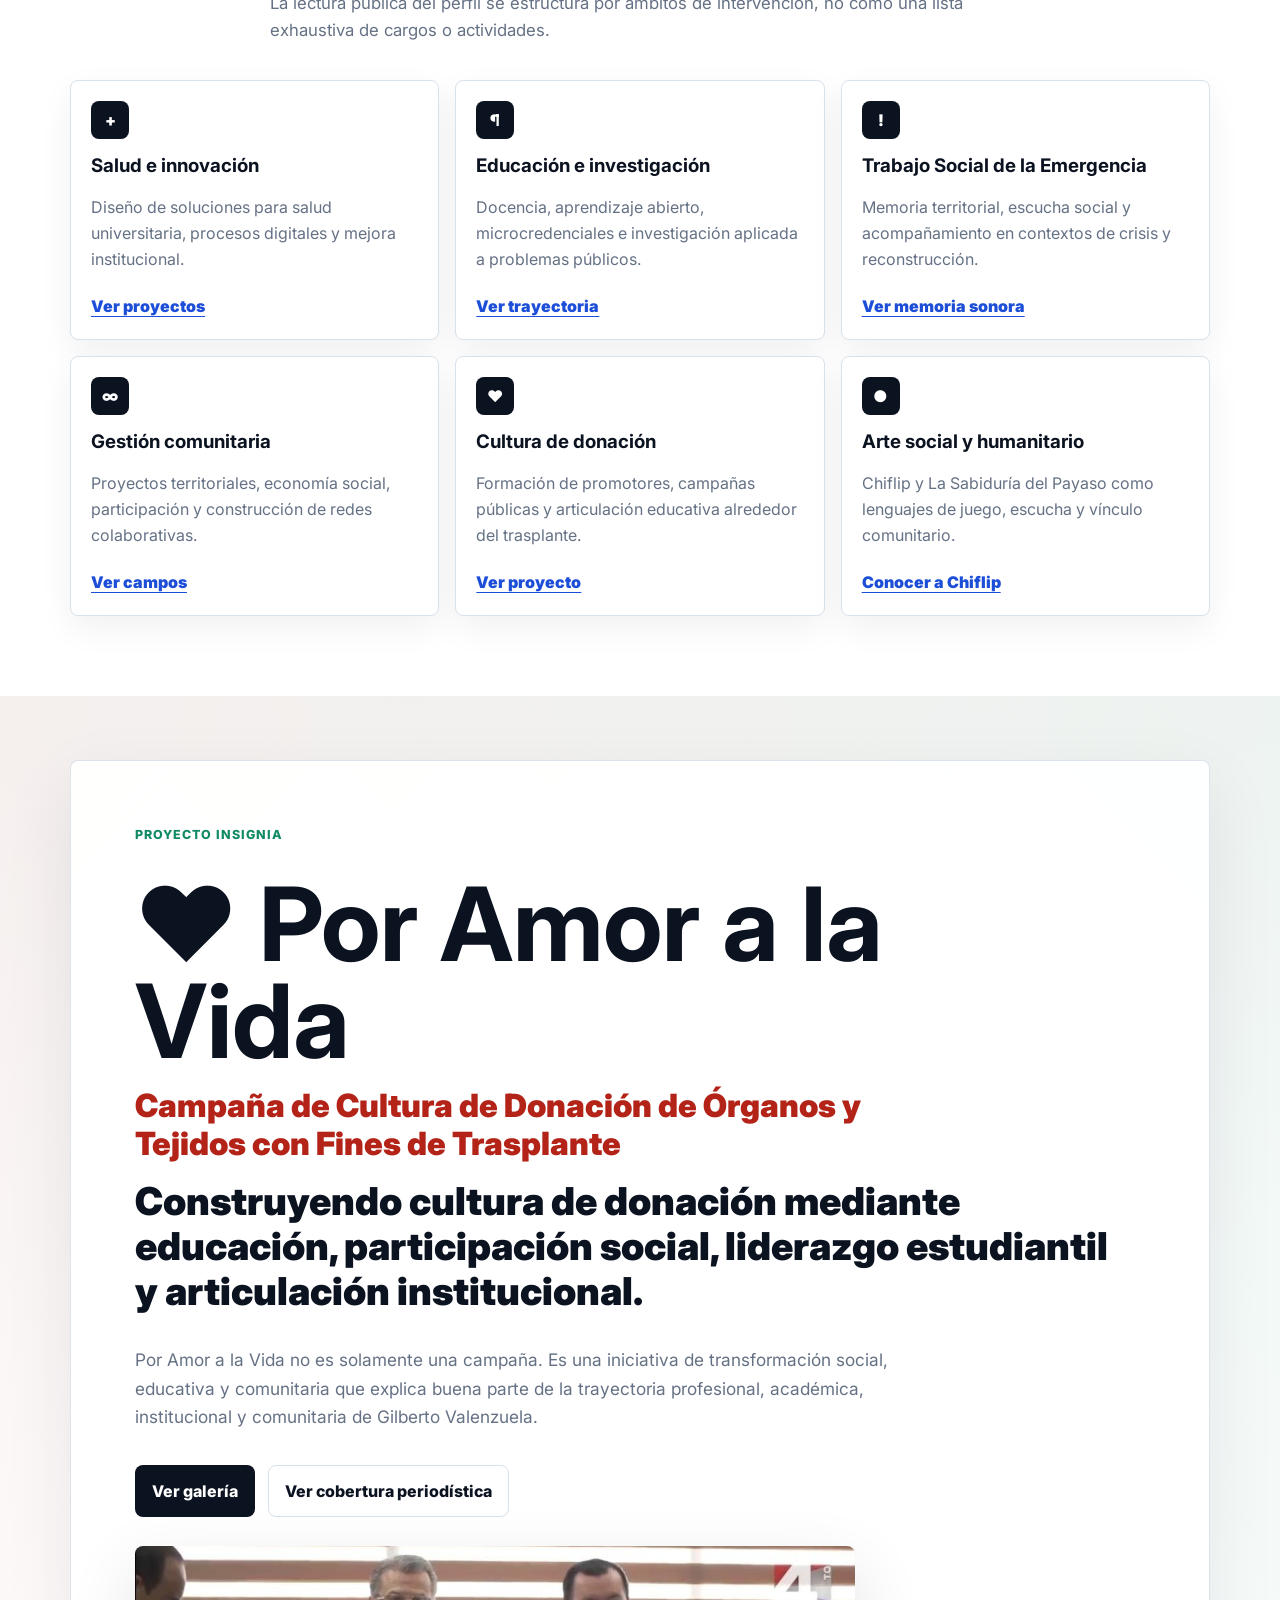
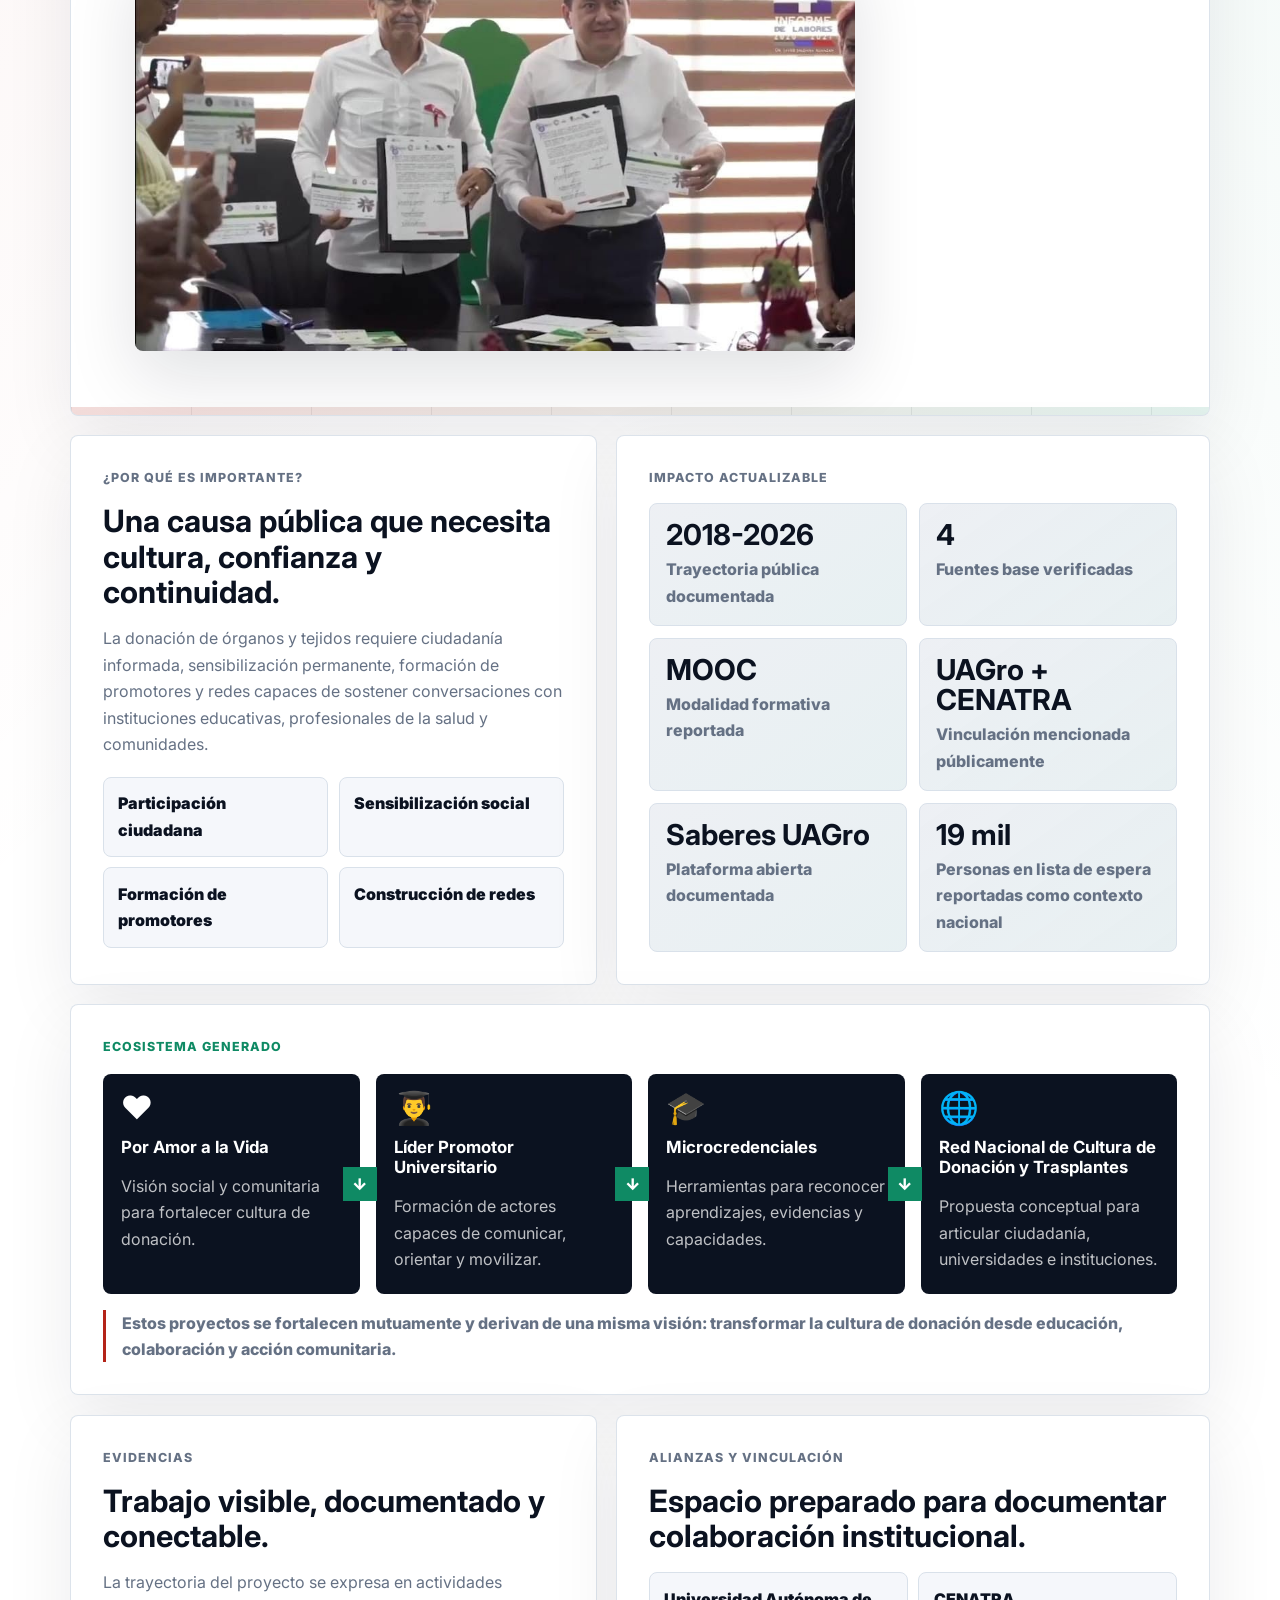
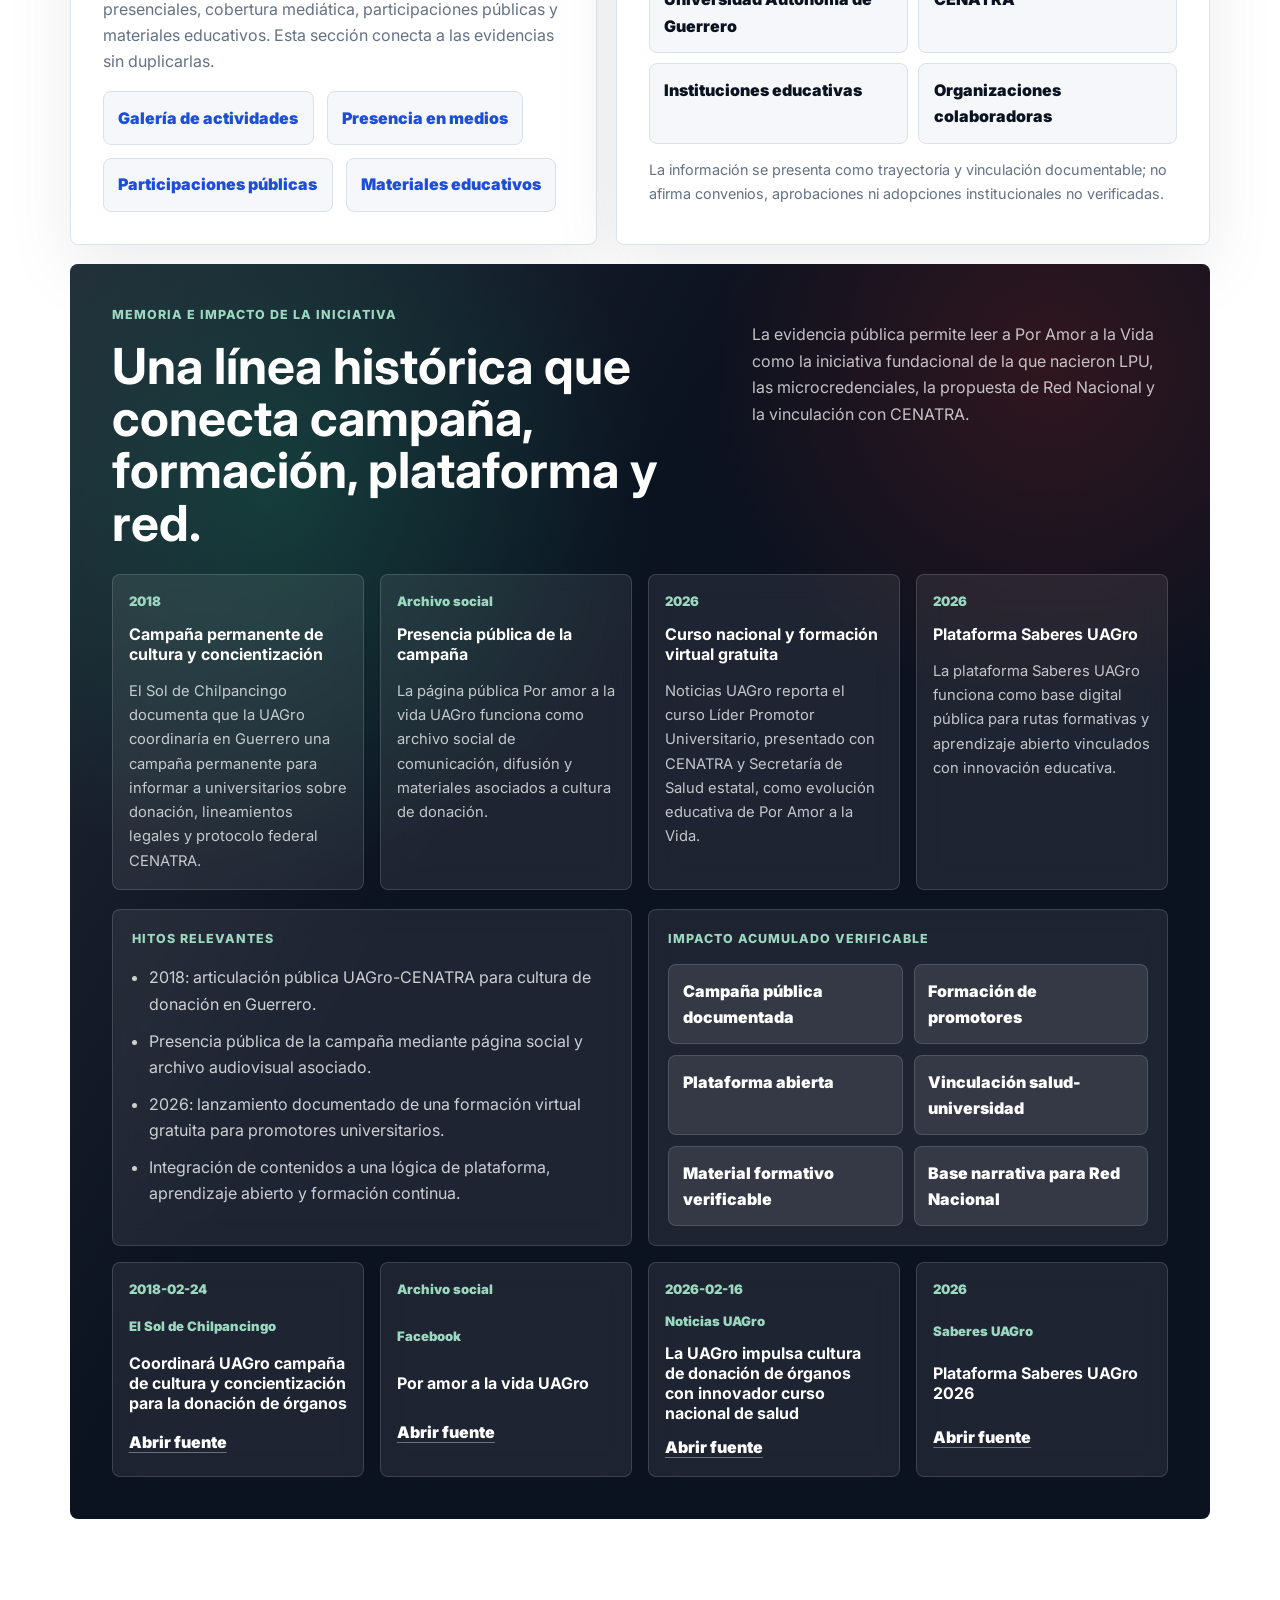
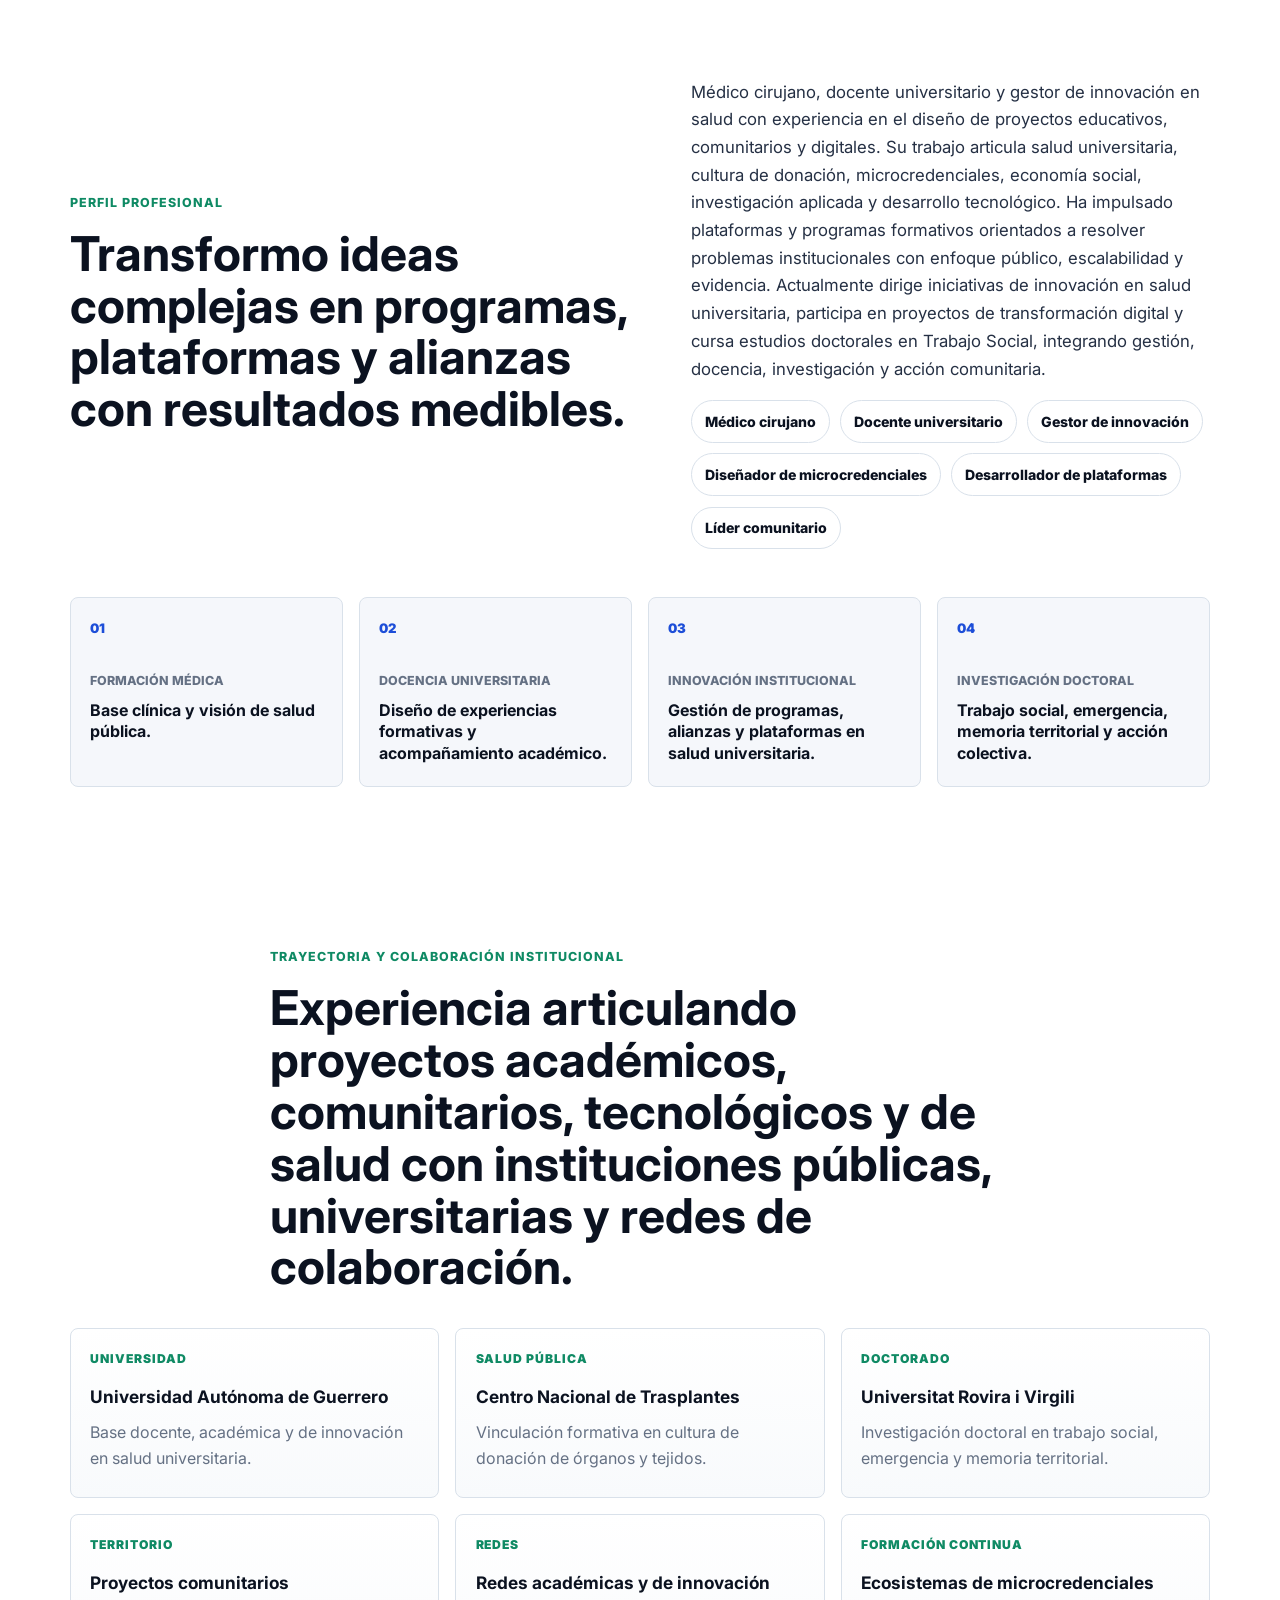
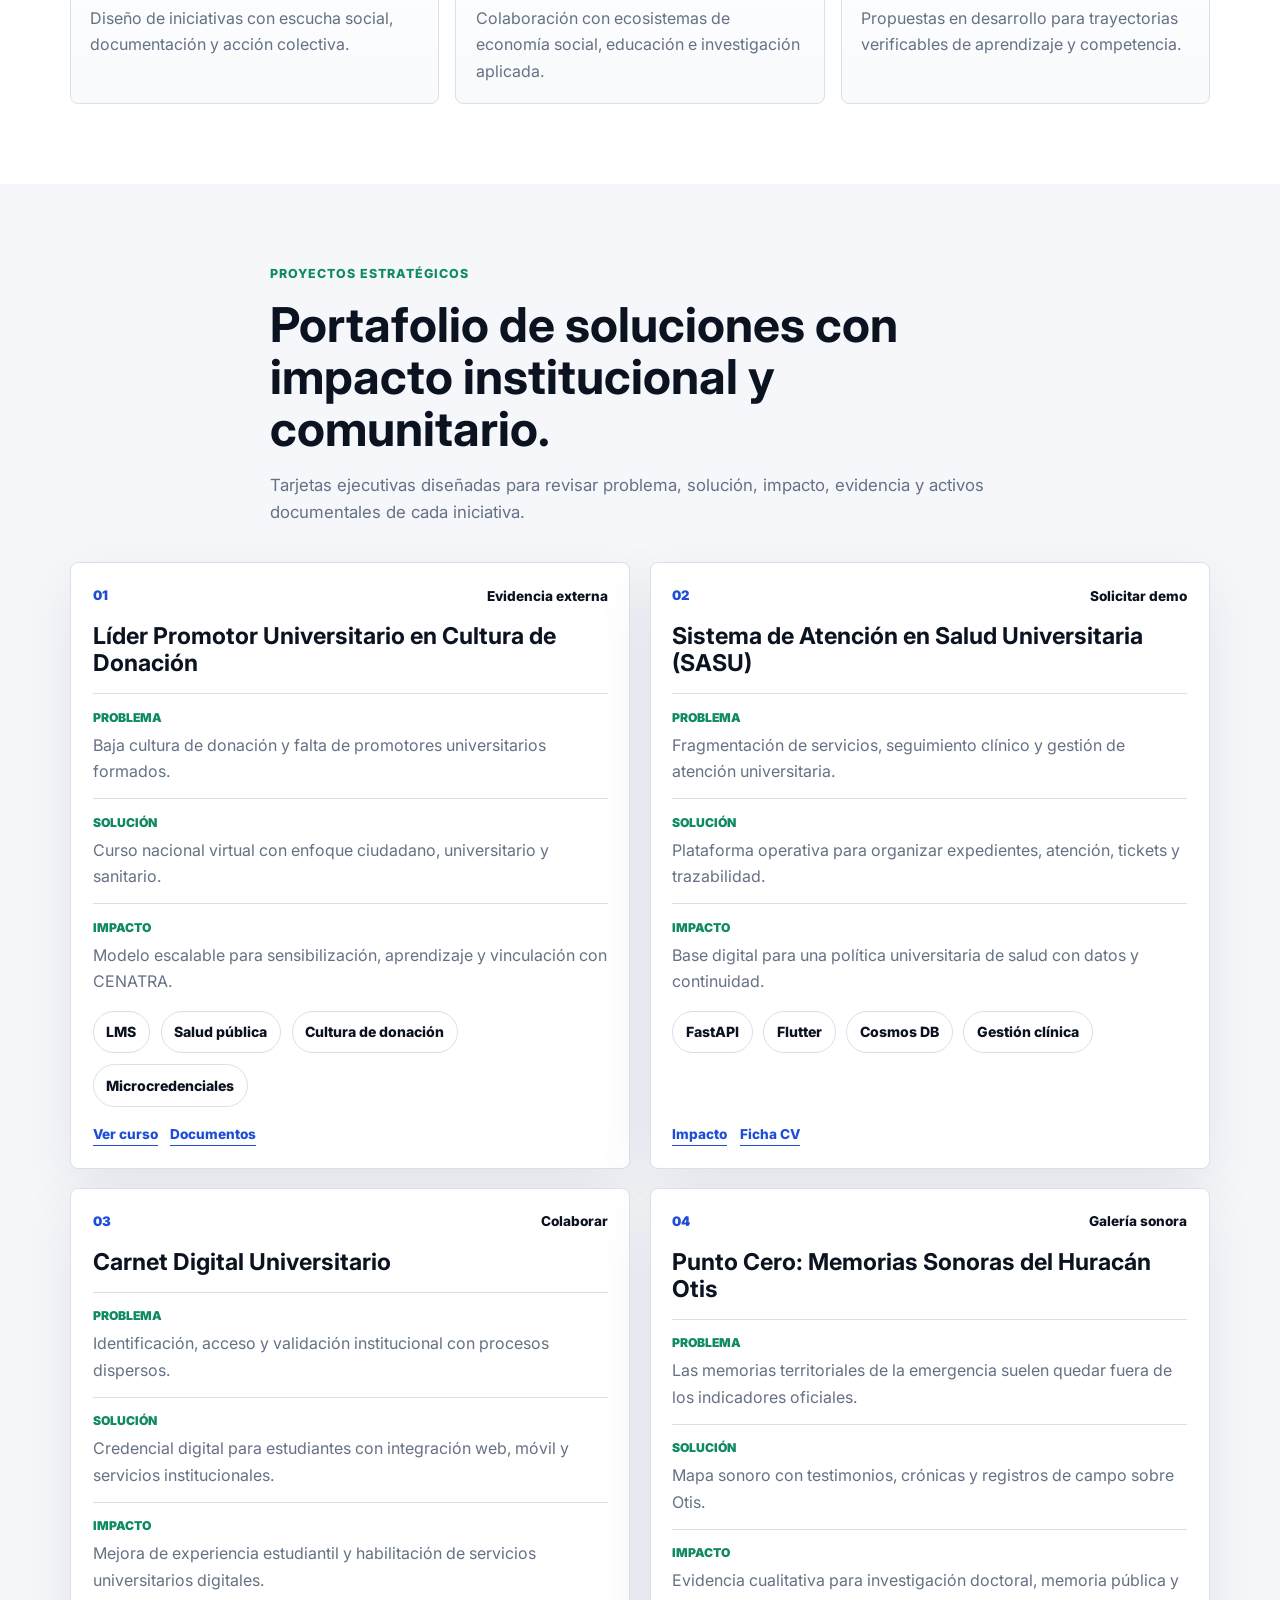
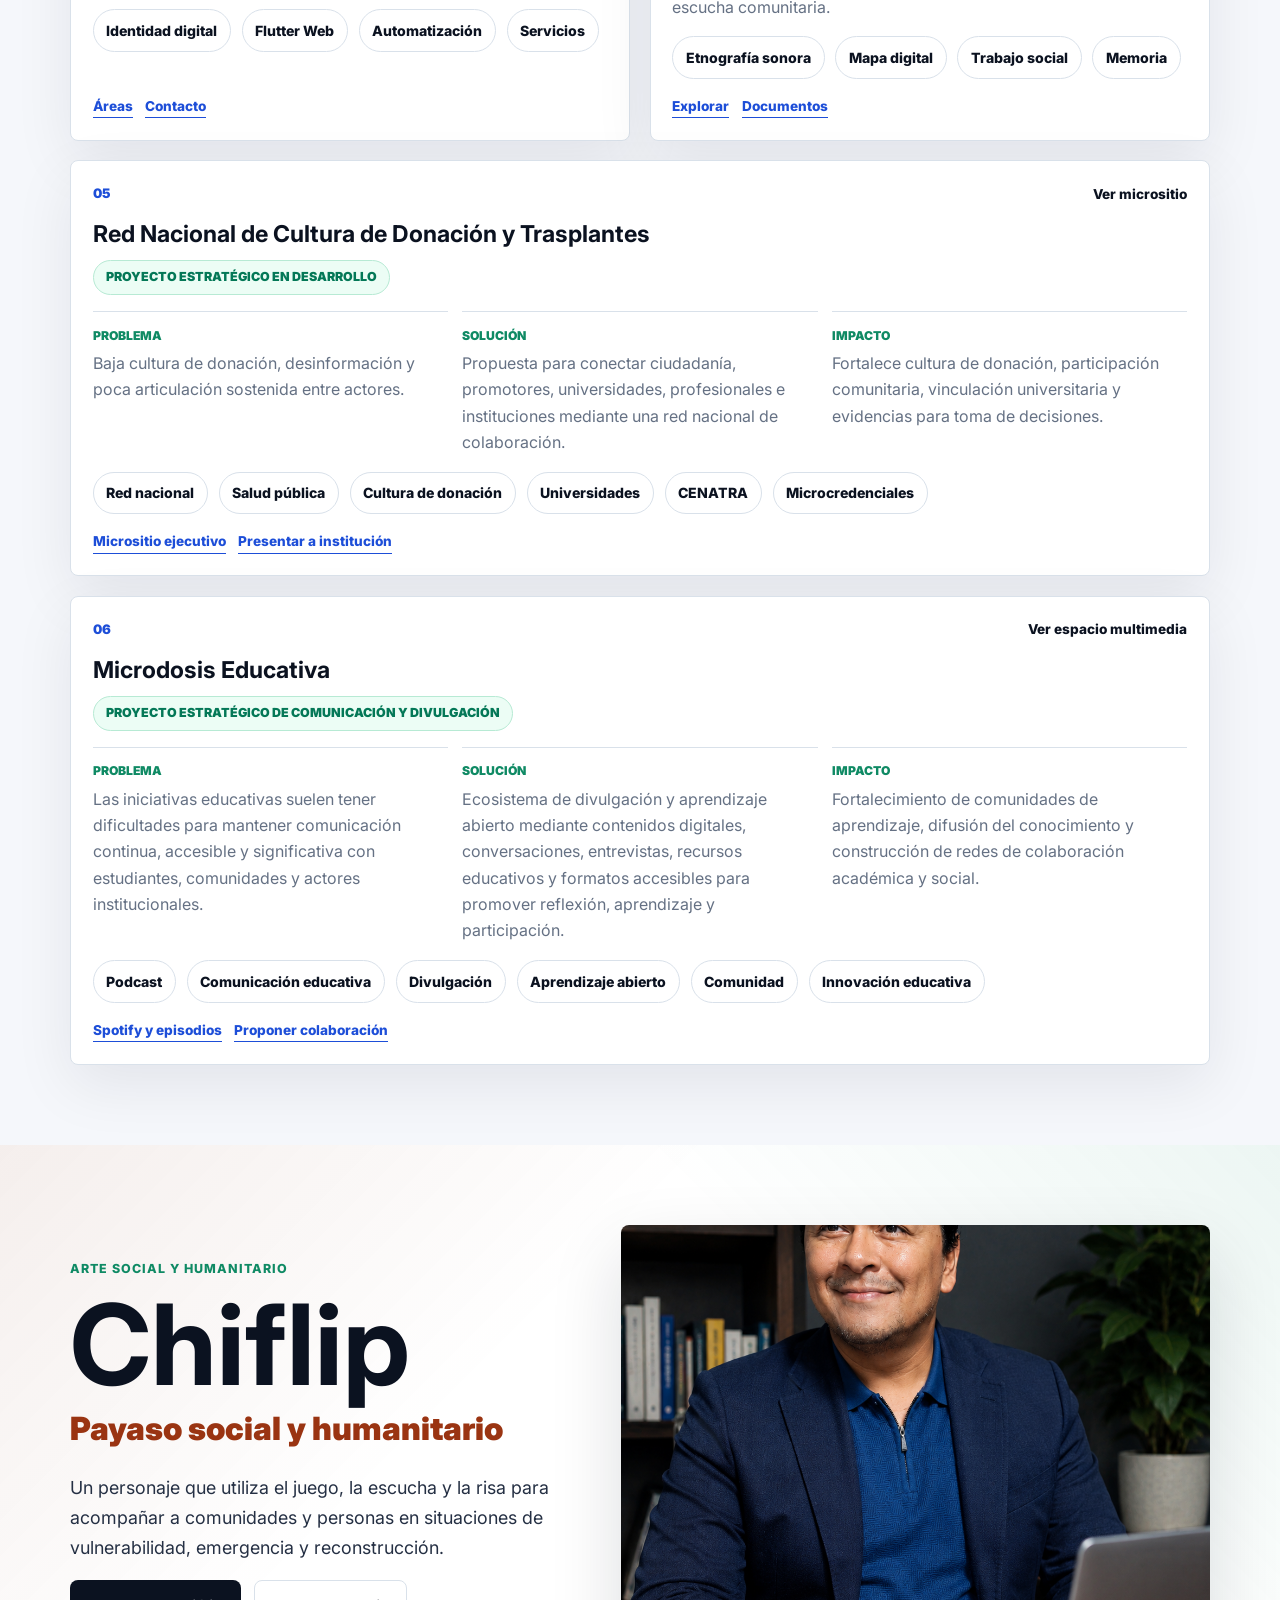
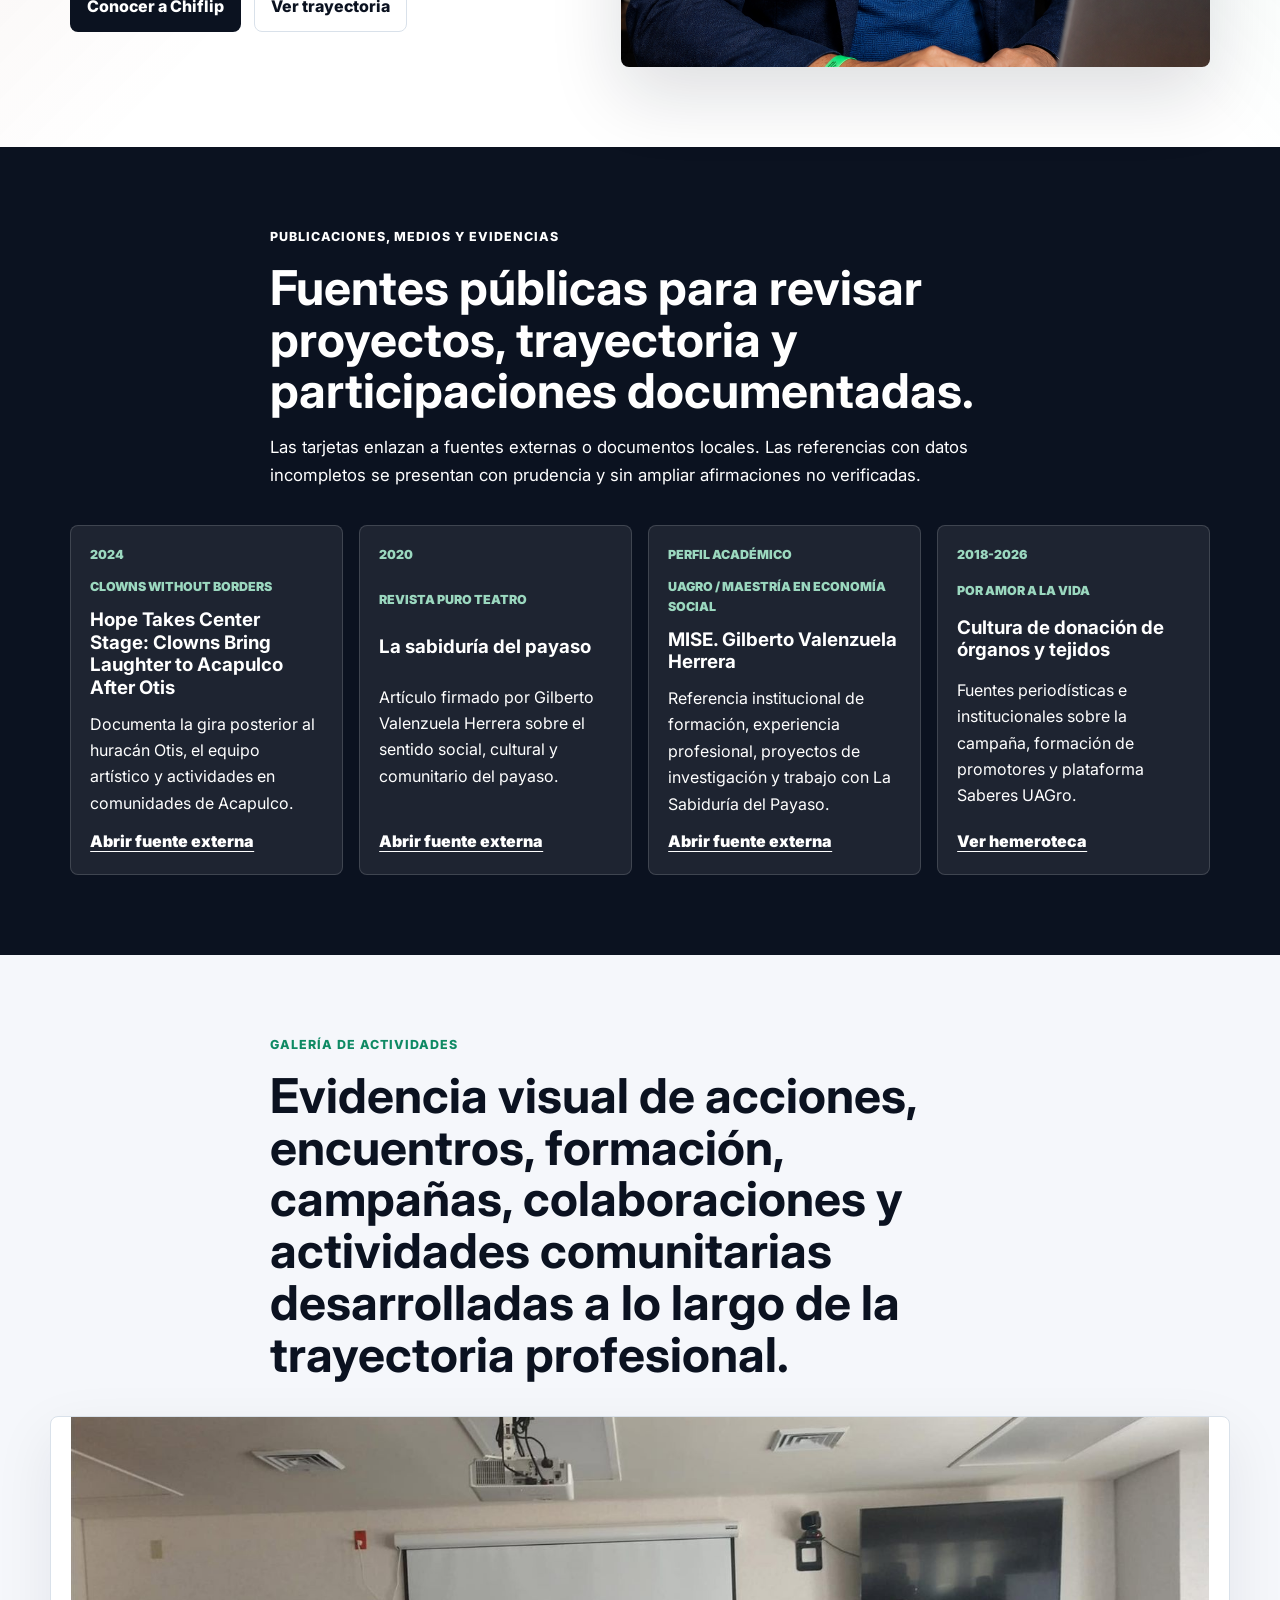
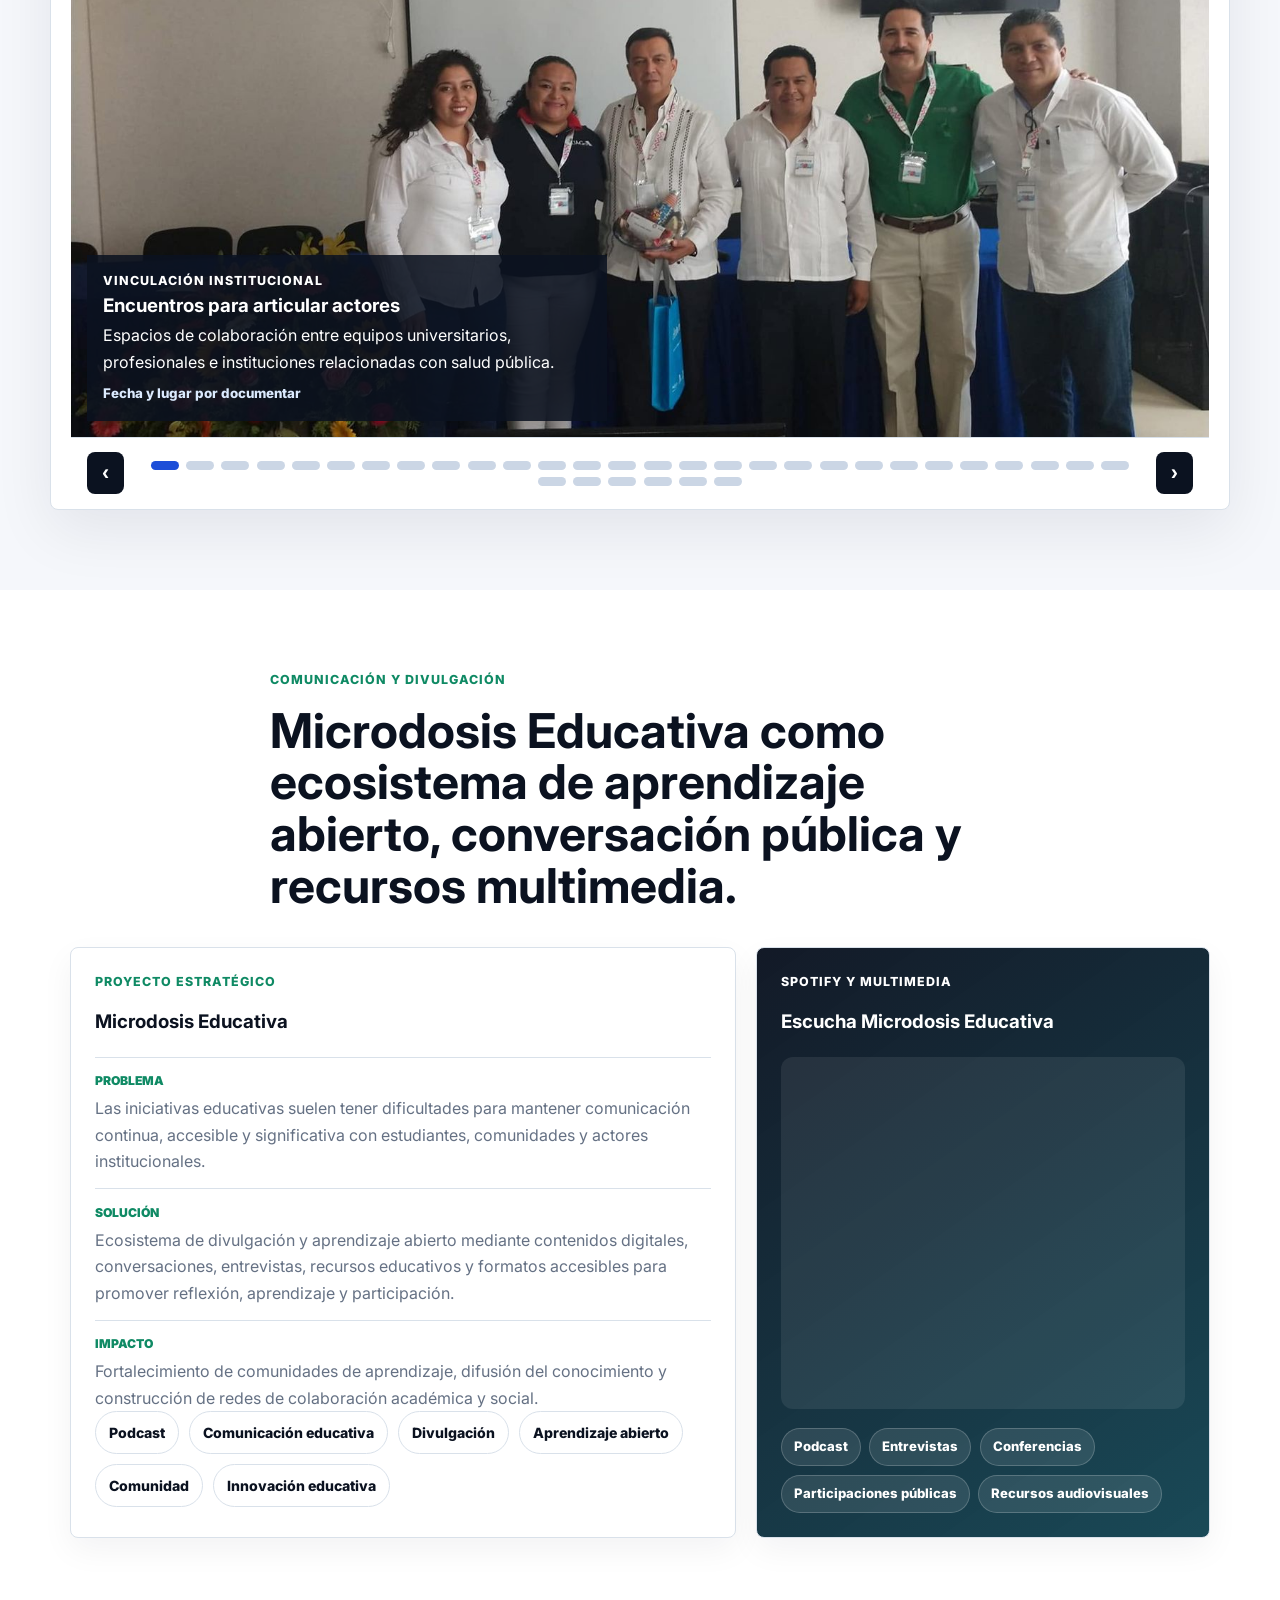
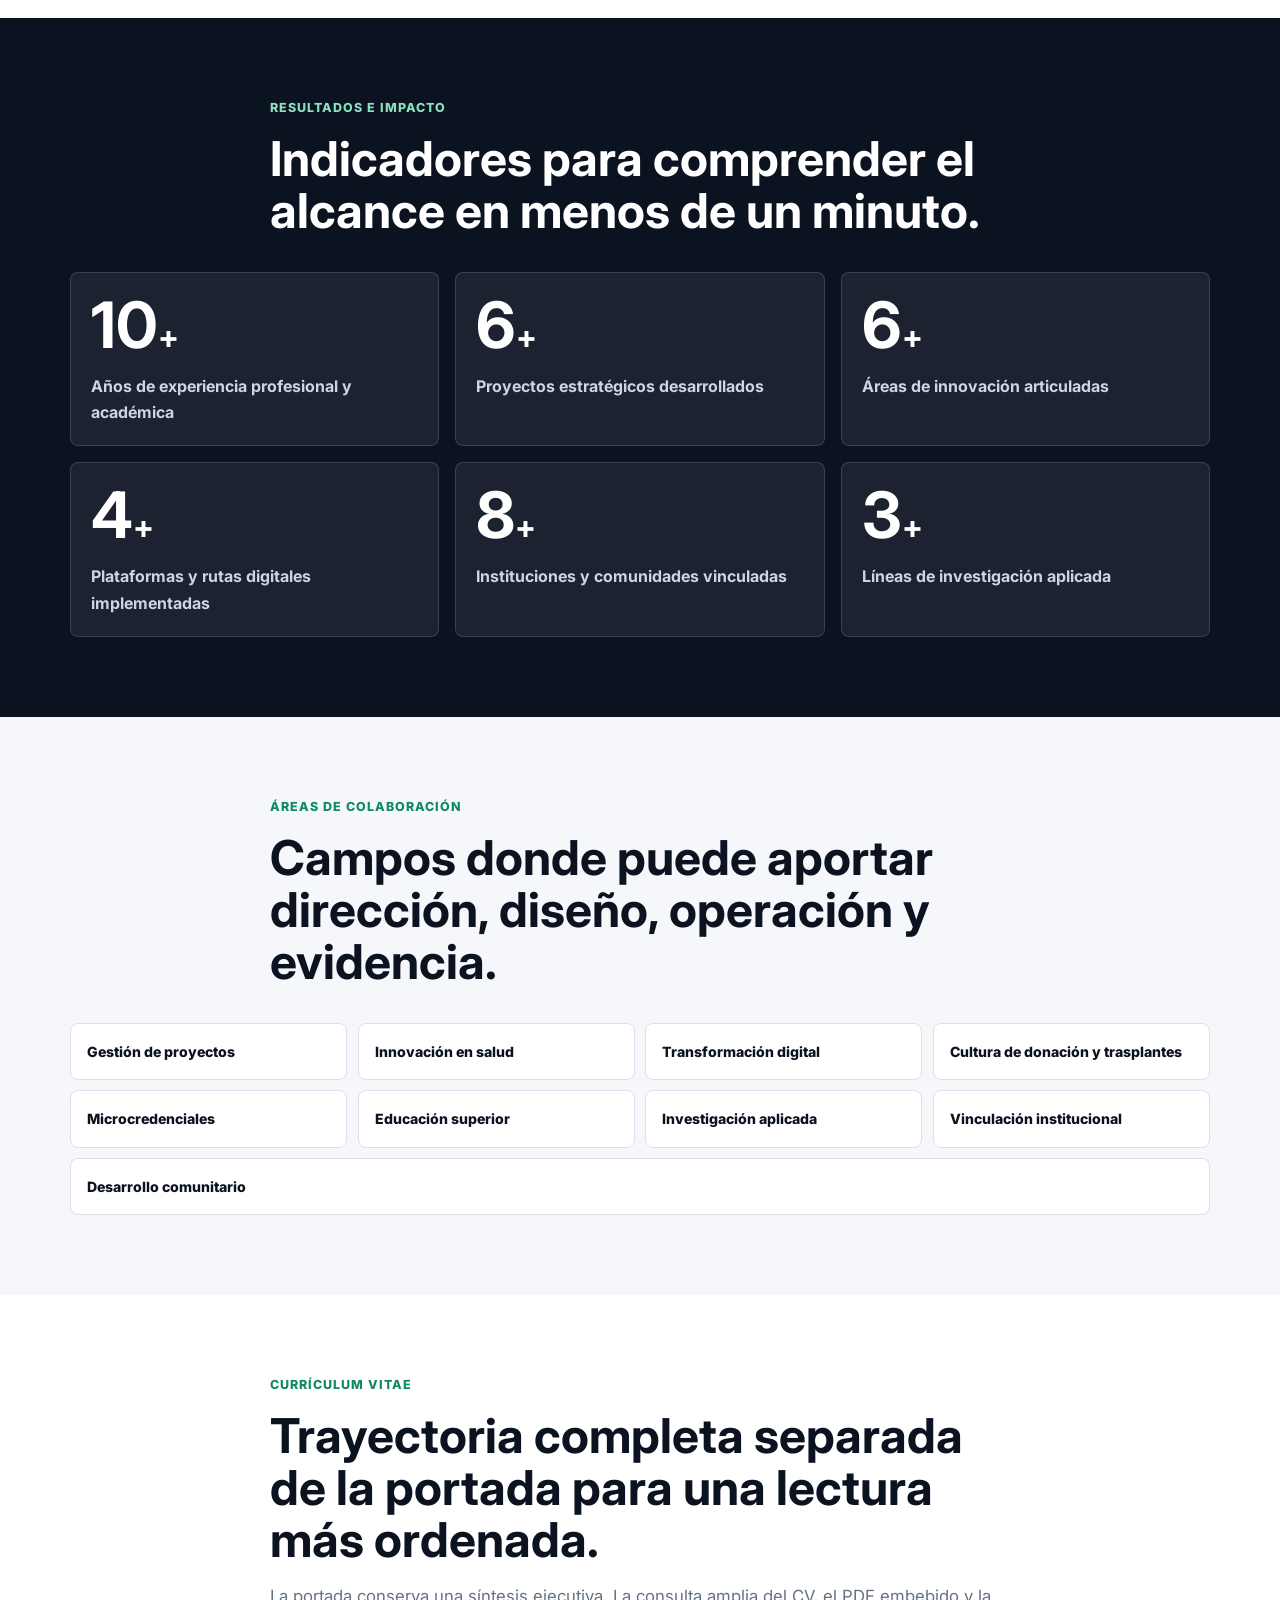
==== commit a4a09d05: "Reorganiza sitio y agrega micrositio Chiflip" ====
--- a/index.html
+++ b/index.html
@@ -1,4 +1,4 @@
-﻿<!DOCTYPE html>
+<!DOCTYPE html>
 <html lang="es">
 <head>
     <meta charset="UTF-8">
@@ -68,14 +68,12 @@
             <nav class="primary-nav" id="primary-nav" aria-label="Navegación principal">
                 <ul class="nav-links">
                     <li><a href="#perfil">Perfil</a></li>
+                    <li><a href="#areas">Áreas</a></li>
                     <li><a href="#proyecto-insignia">Insignia</a></li>
                     <li><a href="#proyectos">Proyectos</a></li>
-                    <li><a href="#microdosis">Microdosis</a></li>
-                    <li><a href="#galeria">Galería</a></li>
-                    <li><a href="#comunicacion">Divulgación</a></li>
-                    <li><a href="#impacto">Impacto</a></li>
-                    <li><a href="#colaboracion">Colaboración</a></li>
-                    <li><a href="#cv">CV</a></li>
+                    <li><a href="#chiflip">Chiflip</a></li>
+                    <li><a href="#evidencias">Evidencias</a></li>
+                    <li><a href="trayectoria/">Trayectoria</a></li>
                     <li><a href="#contacto">Contacto</a></li>
                 </ul>
             </nav>
@@ -86,7 +84,7 @@
         <a href="#inicio"><span aria-hidden="true">⌂</span>Inicio</a>
         <a href="#proyecto-insignia"><span aria-hidden="true">♥</span>Proyecto</a>
         <a href="#proyectos"><span aria-hidden="true">↗</span>Proyectos</a>
-        <a href="cenatra-microcredenciales.html"><span aria-hidden="true">◎</span>Red</a>
+        <a href="chiflip/"><span aria-hidden="true">●</span>Chiflip</a>
         <a href="#contacto"><span aria-hidden="true">✉</span>Contacto</a>
     </nav>
 
@@ -94,20 +92,21 @@
         <section id="inicio" class="hero section">
             <div class="container hero-grid">
                 <div class="hero-copy reveal">
-                    <p class="eyebrow">Salud universitaria · Educación superior · Innovación social</p>
+                    <p class="eyebrow">Medicina · Educación · Trabajo social · Comunidad</p>
                     <h1>Gilberto Valenzuela Herrera</h1>
-                    <p class="hero-subtitle">Médico · Gestor de Innovación en Salud · Desarrollador de Proyectos Educativos y Comunitarios</p>
-                    <p class="hero-lede">Diseño y ejecuto proyectos que integran salud, educación, tecnología y desarrollo social para generar impacto institucional y comunitario.</p>
+                    <p class="hero-subtitle">Médico, docente, investigador y gestor de iniciativas en salud, educación, atención humanitaria y desarrollo comunitario.</p>
+                    <p class="hero-lede">Integro práctica médica, innovación institucional, trabajo social de la emergencia y proyectos educativos para construir soluciones verificables con sentido público.</p>
                     <div class="hero-quick-links" aria-label="Accesos rápidos">
-                        <a href="#proyecto-insignia"><span aria-hidden="true">♥</span><strong>Proyecto Insignia</strong></a>
+                        <a href="#perfil"><span aria-hidden="true">◎</span><strong>Conocer trayectoria</strong></a>
                         <a href="#proyectos"><span aria-hidden="true">↗</span><strong>Proyectos</strong></a>
-                        <a href="cenatra-microcredenciales.html"><span aria-hidden="true">◎</span><strong>Red Nacional</strong></a>
-                        <a href="#cv"><span aria-hidden="true">▣</span><strong>CV</strong></a>
+                        <a href="chiflip/"><span aria-hidden="true">●</span><strong>Chiflip</strong></a>
+                        <a href="#contacto"><span aria-hidden="true">✉</span><strong>Contacto</strong></a>
                     </div>
                     <div class="hero-actions" aria-label="Acciones principales">
-                        <a class="btn btn-primary" href="#proyectos">Ver proyectos</a>
-                        <a class="btn btn-secondary" href="assets/docs/gilberto-valenzuela-cv.pdf" download>Descargar CV</a>
-                        <a class="btn btn-ghost" href="#contacto">Contactar</a>
+                        <a class="btn btn-primary" href="#perfil">Conocer trayectoria</a>
+                        <a class="btn btn-secondary" href="#proyectos">Proyectos</a>
+                        <a class="btn btn-ghost" href="chiflip/">Chiflip</a>
+                        <a class="btn btn-ghost" href="#contacto">Contacto</a>
                     </div>
                 </div>
 
@@ -137,6 +136,53 @@
                         </dl>
                     </div>
                 </aside>
+            </div>
+        </section>
+
+        <section id="areas" class="section action-areas-section" aria-labelledby="areas-title">
+            <div class="container section-heading reveal">
+                <p class="eyebrow">Áreas de acción</p>
+                <h2 id="areas-title">Una trayectoria amplia organizada en campos de trabajo claros.</h2>
+                <p>La lectura pública del perfil se estructura por ámbitos de intervención, no como una lista exhaustiva de cargos o actividades.</p>
+            </div>
+
+            <div class="container action-area-grid">
+                <article class="action-area-card reveal">
+                    <span aria-hidden="true">+</span>
+                    <h3>Salud e innovación</h3>
+                    <p>Diseño de soluciones para salud universitaria, procesos digitales y mejora institucional.</p>
+                    <a href="#proyectos">Ver proyectos</a>
+                </article>
+                <article class="action-area-card reveal">
+                    <span aria-hidden="true">¶</span>
+                    <h3>Educación e investigación</h3>
+                    <p>Docencia, aprendizaje abierto, microcredenciales e investigación aplicada a problemas públicos.</p>
+                    <a href="trayectoria/">Ver trayectoria</a>
+                </article>
+                <article class="action-area-card reveal">
+                    <span aria-hidden="true">!</span>
+                    <h3>Trabajo Social de la Emergencia</h3>
+                    <p>Memoria territorial, escucha social y acompañamiento en contextos de crisis y reconstrucción.</p>
+                    <a href="#proyectos">Ver memoria sonora</a>
+                </article>
+                <article class="action-area-card reveal">
+                    <span aria-hidden="true">∞</span>
+                    <h3>Gestión comunitaria</h3>
+                    <p>Proyectos territoriales, economía social, participación y construcción de redes colaborativas.</p>
+                    <a href="#colaboracion">Ver campos</a>
+                </article>
+                <article class="action-area-card reveal">
+                    <span aria-hidden="true">♥</span>
+                    <h3>Cultura de donación</h3>
+                    <p>Formación de promotores, campañas públicas y articulación educativa alrededor del trasplante.</p>
+                    <a href="#proyecto-insignia">Ver proyecto</a>
+                </article>
+                <article class="action-area-card reveal">
+                    <span aria-hidden="true">●</span>
+                    <h3>Arte social y humanitario</h3>
+                    <p>Chiflip y La Sabiduría del Payaso como lenguajes de juego, escucha y vínculo comunitario.</p>
+                    <a href="chiflip/">Conocer a Chiflip</a>
+                </article>
             </div>
         </section>
 
@@ -295,25 +341,25 @@
                             <span>2018-02-24</span>
                             <strong>El Sol de Chilpancingo</strong>
                             <h4>Coordinará UAGro campaña de cultura y concientización para la donación de órganos</h4>
-                            <a href="https://www.elsoldechilpancingo.mx/2018/02/24/coordinara-uagro-campana-de-cultura-y-concientizacion-para-la-donacion-de-organos/" target="_blank" rel="noopener">Abrir fuente</a>
+                            <a href="https://www.elsoldechilpancingo.mx/2018/02/24/coordinara-uagro-campana-de-cultura-y-concientizacion-para-la-donacion-de-organos/" target="_blank" rel="noopener noreferrer">Abrir fuente</a>
                         </article>
                         <article>
                             <span>Archivo social</span>
                             <strong>Facebook</strong>
                             <h4>Por amor a la vida UAGro</h4>
-                            <a href="https://www.facebook.com/PorAmoralaVidaUAGro/" target="_blank" rel="noopener">Abrir fuente</a>
+                            <a href="https://www.facebook.com/PorAmoralaVidaUAGro/" target="_blank" rel="noopener noreferrer">Abrir fuente</a>
                         </article>
                         <article>
                             <span>2026-02-16</span>
                             <strong>Noticias UAGro</strong>
                             <h4>La UAGro impulsa cultura de donación de órganos con innovador curso nacional de salud</h4>
-                            <a href="https://www.uagro.mx/NotiUAGro/component/content/article/la-uagro-impulsa-cultura-de-donacion-de-organos-con-innovador-curso-nacional-de-salud?Itemid=101&amp;catid=41" target="_blank" rel="noopener">Abrir fuente</a>
+                            <a href="https://www.uagro.mx/NotiUAGro/component/content/article/la-uagro-impulsa-cultura-de-donacion-de-organos-con-innovador-curso-nacional-de-salud?Itemid=101&amp;catid=41" target="_blank" rel="noopener noreferrer">Abrir fuente</a>
                         </article>
                         <article>
                             <span>2026</span>
                             <strong>Saberes UAGro</strong>
                             <h4>Plataforma Saberes UAGro 2026</h4>
-                            <a href="https://saberes.uagro.mx/" target="_blank" rel="noopener">Abrir fuente</a>
+                            <a href="https://saberes.uagro.mx/" target="_blank" rel="noopener noreferrer">Abrir fuente</a>
                         </article>
                     </div>
                 </div>
@@ -414,7 +460,7 @@
                 <article class="project-card reveal">
                     <div class="project-topline">
                         <span>01</span>
-                        <a href="https://saberes.uagro.mx/" target="_blank" rel="noopener">Evidencia externa</a>
+                        <a href="https://saberes.uagro.mx/" target="_blank" rel="noopener noreferrer">Evidencia externa</a>
                     </div>
                     <h3>Líder Promotor Universitario en Cultura de Donación</h3>
                     <dl class="project-details">
@@ -424,7 +470,7 @@
                     </dl>
                     <div class="tag-list"><span>LMS</span><span>Salud pública</span><span>Cultura de donación</span><span>Microcredenciales</span></div>
                     <div class="project-actions">
-                        <a href="https://saberes.uagro.mx/" target="_blank" rel="noopener">Ver curso</a>
+                        <a href="https://saberes.uagro.mx/" target="_blank" rel="noopener noreferrer">Ver curso</a>
                         <a href="cenatra-microcredenciales.html">Documentos</a>
                     </div>
                 </article>
@@ -468,7 +514,7 @@
                 <article class="project-card reveal">
                     <div class="project-topline">
                         <span>04</span>
-                        <a href="https://puntoceroacapulco.online/" target="_blank" rel="noopener">Galería sonora</a>
+                        <a href="https://puntoceroacapulco.online/" target="_blank" rel="noopener noreferrer">Galería sonora</a>
                     </div>
                     <h3>Punto Cero: Memorias Sonoras del Huracán Otis</h3>
                     <dl class="project-details">
@@ -478,7 +524,7 @@
                     </dl>
                     <div class="tag-list"><span>Etnografía sonora</span><span>Mapa digital</span><span>Trabajo social</span><span>Memoria</span></div>
                     <div class="project-actions">
-                        <a href="https://puntoceroacapulco.online/" target="_blank" rel="noopener">Explorar</a>
+                        <a href="https://puntoceroacapulco.online/" target="_blank" rel="noopener noreferrer">Explorar</a>
                         <a href="#cv">Documentos</a>
                     </div>
                 </article>
@@ -523,6 +569,63 @@
             </div>
         </section>
 
+        <section id="chiflip" class="section chiflip-entry-section">
+            <div class="container chiflip-entry-grid">
+                <div class="chiflip-entry-copy reveal">
+                    <p class="eyebrow">Arte social y humanitario</p>
+                    <h2>Chiflip</h2>
+                    <p class="chiflip-entry-subtitle">Payaso social y humanitario</p>
+                    <p>Un personaje que utiliza el juego, la escucha y la risa para acompañar a comunidades y personas en situaciones de vulnerabilidad, emergencia y reconstrucción.</p>
+                    <div class="hero-actions">
+                        <a class="btn btn-primary" href="chiflip/">Conocer a Chiflip</a>
+                        <a class="btn btn-secondary" href="chiflip/#trayectoria">Ver trayectoria</a>
+                    </div>
+                </div>
+                <figure class="chiflip-entry-image reveal">
+                    <img src="assets/img/gilberto-valenzuela-hero.png" alt="Retrato profesional de Gilberto Valenzuela Herrera" loading="lazy" decoding="async">
+                </figure>
+            </div>
+        </section>
+
+        <section id="evidencias" class="section evidence-section">
+            <div class="container section-heading reveal">
+                <p class="eyebrow">Publicaciones, medios y evidencias</p>
+                <h2>Fuentes públicas para revisar proyectos, trayectoria y participaciones documentadas.</h2>
+                <p>Las tarjetas enlazan a fuentes externas o documentos locales. Las referencias con datos incompletos se presentan con prudencia y sin ampliar afirmaciones no verificadas.</p>
+            </div>
+
+            <div class="container evidence-grid">
+                <article class="evidence-card reveal">
+                    <span>2024</span>
+                    <strong>Clowns Without Borders</strong>
+                    <h3>Hope Takes Center Stage: Clowns Bring Laughter to Acapulco After Otis</h3>
+                    <p>Documenta la gira posterior al huracán Otis, el equipo artístico y actividades en comunidades de Acapulco.</p>
+                    <a href="https://clownswithoutborders.org/hope-takes-center-stage-acapulco/" target="_blank" rel="noopener noreferrer">Abrir fuente externa</a>
+                </article>
+                <article class="evidence-card reveal">
+                    <span>2020</span>
+                    <strong>Revista Puro Teatro</strong>
+                    <h3>La sabiduría del payaso</h3>
+                    <p>Artículo firmado por Gilberto Valenzuela Herrera sobre el sentido social, cultural y comunitario del payaso.</p>
+                    <a href="https://www.revistapuroteatro.es/2020/03/10/la-sabiduria-del-payaso/" target="_blank" rel="noopener noreferrer">Abrir fuente externa</a>
+                </article>
+                <article class="evidence-card reveal">
+                    <span>Perfil académico</span>
+                    <strong>UAGro / Maestría en Economía Social</strong>
+                    <h3>MISE. Gilberto Valenzuela Herrera</h3>
+                    <p>Referencia institucional de formación, experiencia profesional, proyectos de investigación y trabajo con La Sabiduría del Payaso.</p>
+                    <a href="https://www.meconomiasocial.uagro.mx/index.php/nucleo-academico/nucleo-academico-basico-menu/mise-gilberto-valenzuela-herrera" target="_blank" rel="noopener noreferrer">Abrir fuente externa</a>
+                </article>
+                <article class="evidence-card reveal">
+                    <span>2018-2026</span>
+                    <strong>Por Amor a la Vida</strong>
+                    <h3>Cultura de donación de órganos y tejidos</h3>
+                    <p>Fuentes periodísticas e institucionales sobre la campaña, formación de promotores y plataforma Saberes UAGro.</p>
+                    <a href="cenatra-microcredenciales.html#medios">Ver hemeroteca</a>
+                </article>
+            </div>
+        </section>
+
         <section id="galeria" class="section bg-soft">
             <div class="container section-heading reveal">
                 <p class="eyebrow">Galería de actividades</p>
@@ -727,15 +830,6 @@
                             </div>
                         </article>
                         <article class="carousel-slide">
-                            <img src="assets/galeria/728399574-36788760100739049-2504380143174636119-n.jpg" alt="Collage de trayectoria comunitaria, educativa y de salud de Gilberto Valenzuela">
-                            <div class="carousel-caption">
-                                <p class="card-label">Trayectoria territorial</p>
-                                <h3>Salud, educación y comunidad</h3>
-                                <p>Imagen de síntesis sobre proyectos que integran escucha social, innovación y acción comunitaria.</p>
-                                <small>Material gráfico integrado</small>
-                            </div>
-                        </article>
-                        <article class="carousel-slide">
                             <img src="assets/galeria/img-20251119-202356.jpg" alt="Insignia de Líder Promotor Universitario en Cultura de Donación de Órganos y Tejidos">
                             <div class="carousel-caption">
                                 <p class="card-label">Identidad formativa</p>
@@ -759,33 +853,6 @@
                                 <p class="card-label">Cultura y comunidad</p>
                                 <h3>Recursos creativos para conectar</h3>
                                 <p>La comunicación cultural también puede abrir conversaciones sobre salud, cuidado y participación.</p>
-                                <small>Fecha y lugar por documentar</small>
-                            </div>
-                        </article>
-                        <article class="carousel-slide">
-                            <img src="assets/galeria/493024863-29447109511570848-8114854475448846816-n.jpg" alt="Actividad lúdica con niñas, niños y equipo comunitario">
-                            <div class="carousel-caption">
-                                <p class="card-label">Acción comunitaria</p>
-                                <h3>Lenguajes cercanos para educar</h3>
-                                <p>Actividades lúdicas como puente para acercar mensajes de cuidado, salud y colaboración.</p>
-                                <small>Fecha y lugar por documentar</small>
-                            </div>
-                        </article>
-                        <article class="carousel-slide">
-                            <img src="assets/galeria/515495393-30426203123661477-3633753819989719299-n.jpg" alt="Actividad escénica comunitaria con niñas y niños">
-                            <div class="carousel-caption">
-                                <p class="card-label">Divulgación creativa</p>
-                                <h3>Escena, juego y aprendizaje</h3>
-                                <p>La participación cultural ayuda a llevar mensajes públicos a públicos diversos.</p>
-                                <small>Fecha y lugar por documentar</small>
-                            </div>
-                        </article>
-                        <article class="carousel-slide">
-                            <img src="assets/galeria/508592398-30229710299977428-1634259589114801531-n.jpg" alt="Grupo comunitario con niñas y niños en actividad social">
-                            <div class="carousel-caption">
-                                <p class="card-label">Territorio</p>
-                                <h3>Trabajo con comunidades</h3>
-                                <p>Acciones que ponen al centro la presencia territorial, la escucha y la colaboración cotidiana.</p>
                                 <small>Fecha y lugar por documentar</small>
                             </div>
                         </article>
@@ -971,11 +1038,11 @@
         <section id="cv" class="section cv-section">
             <div class="container section-heading reveal">
                 <p class="eyebrow">Currículum vitae</p>
-                <h2>Resumen ejecutivo alimentado desde el perfil profesional y el CV integrado.</h2>
-                <p>El PDF queda disponible para descarga y visualización dentro del sitio. El resumen se hidrata desde datos estructurados en JavaScript para mantener el portafolio actualizable.</p>
-            </div>
-
-            <div class="container cv-layout">
+                <h2>Trayectoria completa separada de la portada para una lectura más ordenada.</h2>
+                <p>La portada conserva una síntesis ejecutiva. La consulta amplia del CV, el PDF embebido y la línea de tiempo completa se concentran en una página independiente.</p>
+            </div>
+
+            <div class="container cv-layout cv-compact-layout">
                 <article class="cv-summary reveal" aria-labelledby="cv-summary-title">
                     <div class="summary-header">
                         <div>
@@ -988,10 +1055,14 @@
                     <div class="summary-grid" id="cv-summary"></div>
                 </article>
 
-                <aside class="cv-viewer reveal" aria-label="Visualizador de CV">
-                    <object data="assets/docs/gilberto-valenzuela-cv.pdf#toolbar=0&navpanes=0" type="application/pdf">
-                        <p>Tu navegador no pudo mostrar el PDF. <a href="assets/docs/gilberto-valenzuela-cv.pdf">Abrir CV en una pestaña nueva</a>.</p>
-                    </object>
+                <aside class="cv-viewer cv-link-panel reveal" aria-label="Consulta de trayectoria completa">
+                    <p class="card-label">Lectura completa</p>
+                    <h3>Trayectoria profesional y CV</h3>
+                    <p>Consulta una versión más organizada con perfil, línea de tiempo, instituciones, resumen curricular y visualizador del PDF.</p>
+                    <div class="hero-actions">
+                        <a class="btn btn-primary" href="trayectoria/">Abrir trayectoria</a>
+                        <a class="btn btn-secondary" href="assets/docs/gilberto-valenzuela-cv.pdf">Abrir PDF</a>
+                    </div>
                 </aside>
             </div>
         </section>
@@ -1037,9 +1108,9 @@
                     </div>
                     <div class="contact-links">
                         <a href="mailto:gvalenzuela@somoseduk.org">gvalenzuela@somoseduk.org</a>
-                        <a href="https://orcid.org/0000-0003-2443-1051" target="_blank" rel="noopener">ORCID</a>
-                        <a href="https://scholar.google.es/citations?user=XbuuacoAAAAJ&hl=es" target="_blank" rel="noopener">Google Scholar</a>
-                        <a href="https://www.facebook.com/Dr.Gilface/" target="_blank" rel="noopener">Facebook profesional</a>
+                        <a href="https://orcid.org/0000-0003-2443-1051" target="_blank" rel="noopener noreferrer">ORCID</a>
+                        <a href="https://scholar.google.es/citations?user=XbuuacoAAAAJ&hl=es" target="_blank" rel="noopener noreferrer">Google Scholar</a>
+                        <a href="https://www.facebook.com/Dr.Gilface/" target="_blank" rel="noopener noreferrer">Facebook profesional</a>
                     </div>
                 </aside>
             </div>
--- a/styles.css
+++ b/styles.css
@@ -1361,8 +1361,8 @@
 }
 
 .reveal {
-    opacity: 0;
-    transform: translateY(18px);
+    opacity: 1;
+    transform: translateY(0);
     transition: opacity 600ms ease, transform 600ms ease;
 }
 
@@ -2180,6 +2180,351 @@
     cursor: not-allowed;
     opacity: 0.58;
     pointer-events: none;
+}
+
+.nav-links a.is-active,
+.nav-links a[aria-current="page"],
+.mobile-bottom-nav a.is-active,
+.mobile-bottom-nav a[aria-current="page"] {
+    color: var(--blue);
+}
+
+.nav-links a.is-active {
+    text-decoration: underline;
+    text-decoration-thickness: 2px;
+    text-underline-offset: 0.45rem;
+}
+
+.action-areas-section {
+    background: #fff;
+}
+
+.action-area-grid,
+.evidence-grid,
+.chiflip-purpose-grid,
+.chiflip-formation-grid,
+.chiflip-gallery-grid {
+    display: grid;
+    gap: 1rem;
+}
+
+.action-area-grid {
+    grid-template-columns: repeat(3, minmax(0, 1fr));
+}
+
+.action-area-card,
+.evidence-card,
+.chiflip-gallery-item {
+    background: #fff;
+    border: 1px solid var(--line);
+    border-radius: var(--radius);
+    box-shadow: 0 12px 34px rgba(11, 18, 32, 0.06);
+}
+
+.action-area-card {
+    display: grid;
+    gap: 0.75rem;
+    min-height: 260px;
+    padding: 1.25rem;
+}
+
+.action-area-card > span {
+    align-items: center;
+    background: var(--ink);
+    border-radius: var(--radius);
+    color: #fff;
+    display: inline-flex;
+    font-weight: 900;
+    height: 38px;
+    justify-content: center;
+    width: 38px;
+}
+
+.action-area-card h3,
+.evidence-card h3 {
+    color: var(--ink);
+    line-height: 1.2;
+    margin: 0;
+}
+
+.action-area-card p,
+.evidence-card p {
+    color: var(--muted);
+    margin: 0;
+}
+
+.action-area-card a,
+.evidence-card a {
+    align-self: end;
+    color: var(--blue);
+    font-weight: 900;
+    text-decoration-thickness: 1px;
+    text-underline-offset: 0.25rem;
+}
+
+.chiflip-entry-section {
+    background:
+        linear-gradient(135deg, rgba(124, 45, 18, 0.08), transparent 38%),
+        linear-gradient(225deg, rgba(15, 138, 100, 0.08), transparent 34%),
+        #fff;
+}
+
+.chiflip-entry-grid {
+    align-items: center;
+    display: grid;
+    gap: 2rem;
+    grid-template-columns: minmax(0, 0.88fr) minmax(320px, 1fr);
+}
+
+.chiflip-entry-copy h2 {
+    color: var(--ink);
+    font-size: clamp(3.2rem, 10vw, 7rem);
+    line-height: 0.9;
+    margin: 0;
+}
+
+.chiflip-entry-subtitle {
+    color: #9a3412;
+    font-size: clamp(1.2rem, 2.8vw, 2rem);
+    font-weight: 900;
+    margin: 0.5rem 0 1rem;
+}
+
+.chiflip-entry-copy p:not(.eyebrow):not(.chiflip-entry-subtitle) {
+    color: var(--ink-soft);
+    font-size: 1.12rem;
+    max-width: 680px;
+}
+
+.chiflip-entry-image {
+    border-radius: var(--radius);
+    box-shadow: 0 28px 72px rgba(11, 18, 32, 0.14);
+    margin: 0;
+    overflow: hidden;
+}
+
+.chiflip-entry-image img {
+    aspect-ratio: 4 / 3;
+    display: block;
+    height: 100%;
+    object-fit: cover;
+    width: 100%;
+}
+
+.evidence-section {
+    background: var(--ink);
+    color: #fff;
+}
+
+.evidence-section .section-heading h2,
+.evidence-section .section-heading p,
+.evidence-section .eyebrow {
+    color: #fff;
+}
+
+.evidence-grid {
+    grid-template-columns: repeat(4, minmax(0, 1fr));
+}
+
+.evidence-card {
+    display: grid;
+    gap: 0.7rem;
+    min-height: 300px;
+    padding: 1.2rem;
+}
+
+.evidence-section .evidence-card {
+    background: rgba(255, 255, 255, 0.08);
+    border-color: rgba(255, 255, 255, 0.15);
+    box-shadow: none;
+}
+
+.evidence-card span,
+.evidence-card strong {
+    color: var(--green);
+    font-size: 0.78rem;
+    font-weight: 900;
+    text-transform: uppercase;
+}
+
+.evidence-section .evidence-card span,
+.evidence-section .evidence-card strong {
+    color: #9bd8bf;
+}
+
+.evidence-section .evidence-card h3,
+.evidence-section .evidence-card p,
+.evidence-section .evidence-card a {
+    color: #fff;
+}
+
+.chiflip-page {
+    --chiflip-warm: #9a3412;
+    --chiflip-soft: #fff7ed;
+    --chiflip-gold: #d97706;
+}
+
+.chiflip-page .site-header {
+    background: rgba(255, 251, 247, 0.94);
+}
+
+.chiflip-mark {
+    background: var(--chiflip-warm);
+}
+
+.chiflip-hero {
+    background:
+        linear-gradient(120deg, rgba(124, 45, 18, 0.9), rgba(11, 18, 32, 0.88)),
+        radial-gradient(circle at 78% 18%, rgba(217, 119, 6, 0.32), transparent 32%);
+    color: #fff;
+    min-height: calc(100vh - 76px);
+    overflow: hidden;
+}
+
+.chiflip-hero-grid {
+    align-items: center;
+    display: grid;
+    gap: 2.5rem;
+    grid-template-columns: minmax(0, 0.86fr) minmax(340px, 1fr);
+}
+
+.chiflip-hero h1 {
+    color: #fff;
+    font-size: clamp(4rem, 14vw, 9rem);
+    line-height: 0.84;
+    margin: 0 0 1rem;
+}
+
+.chiflip-hero .eyebrow,
+.chiflip-hero .hero-subtitle,
+.chiflip-hero .hero-lede {
+    color: #fff;
+}
+
+.chiflip-hero .hero-lede {
+    font-size: clamp(1.6rem, 4vw, 3rem);
+    font-weight: 900;
+    line-height: 1.08;
+}
+
+.chiflip-hero .btn-secondary,
+.chiflip-hero .btn-ghost {
+    background: rgba(255, 255, 255, 0.1);
+    border-color: rgba(255, 255, 255, 0.36);
+    color: #fff;
+}
+
+.chiflip-hero-image {
+    border: 1px solid rgba(255, 255, 255, 0.24);
+    border-radius: var(--radius);
+    box-shadow: 0 34px 86px rgba(0, 0, 0, 0.32);
+    margin: 0;
+    overflow: hidden;
+}
+
+.chiflip-hero-image img {
+    aspect-ratio: 4 / 3;
+    display: block;
+    height: 100%;
+    object-fit: cover;
+    width: 100%;
+}
+
+.chiflip-purpose-grid,
+.chiflip-formation-grid {
+    grid-template-columns: repeat(4, minmax(0, 1fr));
+}
+
+.chiflip-timeline.memory-timeline {
+    grid-template-columns: repeat(4, minmax(0, 1fr));
+}
+
+.chiflip-timeline article,
+.chiflip-formation-grid .memory-panel {
+    background: #fff;
+    border: 1px solid var(--line);
+    box-shadow: 0 12px 34px rgba(11, 18, 32, 0.05);
+}
+
+.chiflip-timeline h3 {
+    color: var(--ink);
+    font-size: 1.05rem;
+    line-height: 1.25;
+    margin: 0 0 0.55rem;
+}
+
+.chiflip-timeline p,
+.chiflip-formation-grid li {
+    color: var(--muted);
+}
+
+.chiflip-formation-grid ul {
+    margin: 0.8rem 0 0;
+    padding-left: 1.1rem;
+}
+
+.chiflip-gallery-grid {
+    grid-template-columns: repeat(2, minmax(0, 1fr));
+}
+
+.chiflip-gallery-item {
+    margin: 0;
+    overflow: hidden;
+}
+
+.chiflip-gallery-item img {
+    aspect-ratio: 16 / 10;
+    display: block;
+    height: 100%;
+    object-fit: cover;
+    width: 100%;
+}
+
+.chiflip-gallery-item figcaption {
+    color: var(--muted);
+    font-size: 0.9rem;
+    font-weight: 800;
+    padding: 0.9rem 1rem;
+}
+
+.chiflip-closing {
+    background: var(--chiflip-warm);
+    color: #fff;
+    text-align: center;
+}
+
+.chiflip-closing p {
+    font-size: clamp(1.6rem, 4vw, 3.4rem);
+    font-weight: 900;
+    line-height: 1.08;
+    margin: 0 auto 1.4rem;
+    max-width: 900px;
+}
+
+.trajectory-hero {
+    min-height: auto;
+}
+
+.cv-compact-layout {
+    align-items: stretch;
+}
+
+.cv-link-panel {
+    display: grid;
+    gap: 1rem;
+    padding: 1.5rem;
+}
+
+.cv-link-panel h3 {
+    color: var(--ink);
+    font-size: 1.45rem;
+    line-height: 1.18;
+    margin: 0;
+}
+
+.cv-link-panel p:not(.card-label) {
+    color: var(--muted);
+    margin: 0;
 }
 
 @media (prefers-reduced-motion: reduce) {
@@ -2286,6 +2631,8 @@
     .two-column,
     .contact-layout,
     .cv-layout,
+    .chiflip-entry-grid,
+    .chiflip-hero-grid,
     .flagship-grid,
     .flagship-evidence,
     .flagship-memory-header,
@@ -2314,7 +2661,12 @@
     .details-grid,
     .kpi-grid,
     .alliance-grid,
-    .institutional-grid {
+    .institutional-grid,
+    .action-area-grid,
+    .evidence-grid,
+    .chiflip-purpose-grid,
+    .chiflip-formation-grid,
+    .chiflip-timeline.memory-timeline {
         grid-template-columns: 1fr;
     }
 
@@ -2326,7 +2678,8 @@
     .network-participation,
     .network-next-steps,
     .communication-layout,
-    .media-archive-grid {
+    .media-archive-grid,
+    .chiflip-gallery-grid {
         grid-template-columns: repeat(2, minmax(0, 1fr));
     }
 
@@ -2364,6 +2717,11 @@
     .hero {
         min-height: auto;
         padding: 1rem 0 2.2rem;
+    }
+
+    .chiflip-hero {
+        min-height: auto;
+        padding: 3rem 0 2.2rem;
     }
 
     .hero::after {
@@ -2397,6 +2755,10 @@
         margin-bottom: 0.72rem;
     }
 
+    .chiflip-hero h1 {
+        font-size: clamp(4rem, 24vw, 6.5rem);
+    }
+
     .hero-subtitle {
         font-size: 1rem;
         line-height: 1.35;
@@ -2431,9 +2793,20 @@
     .hero-actions .btn,
     .flagship-actions .btn,
     .contact-actions .btn,
-    .micro-status-actions .btn {
+    .micro-status-actions .btn,
+    .chiflip-entry-copy .btn,
+    .chiflip-hero .btn {
         min-height: 50px;
         width: 100%;
+    }
+
+    .action-area-card,
+    .evidence-card {
+        min-height: auto;
+    }
+
+    .chiflip-entry-copy h2 {
+        font-size: clamp(3rem, 21vw, 5rem);
     }
 
     .flagship-section {
@@ -2587,7 +2960,8 @@
     .communication-layout,
     .media-archive-grid,
     .media-metrics,
-    .media-card {
+    .media-card,
+    .chiflip-gallery-grid {
         grid-template-columns: 1fr;
     }
 
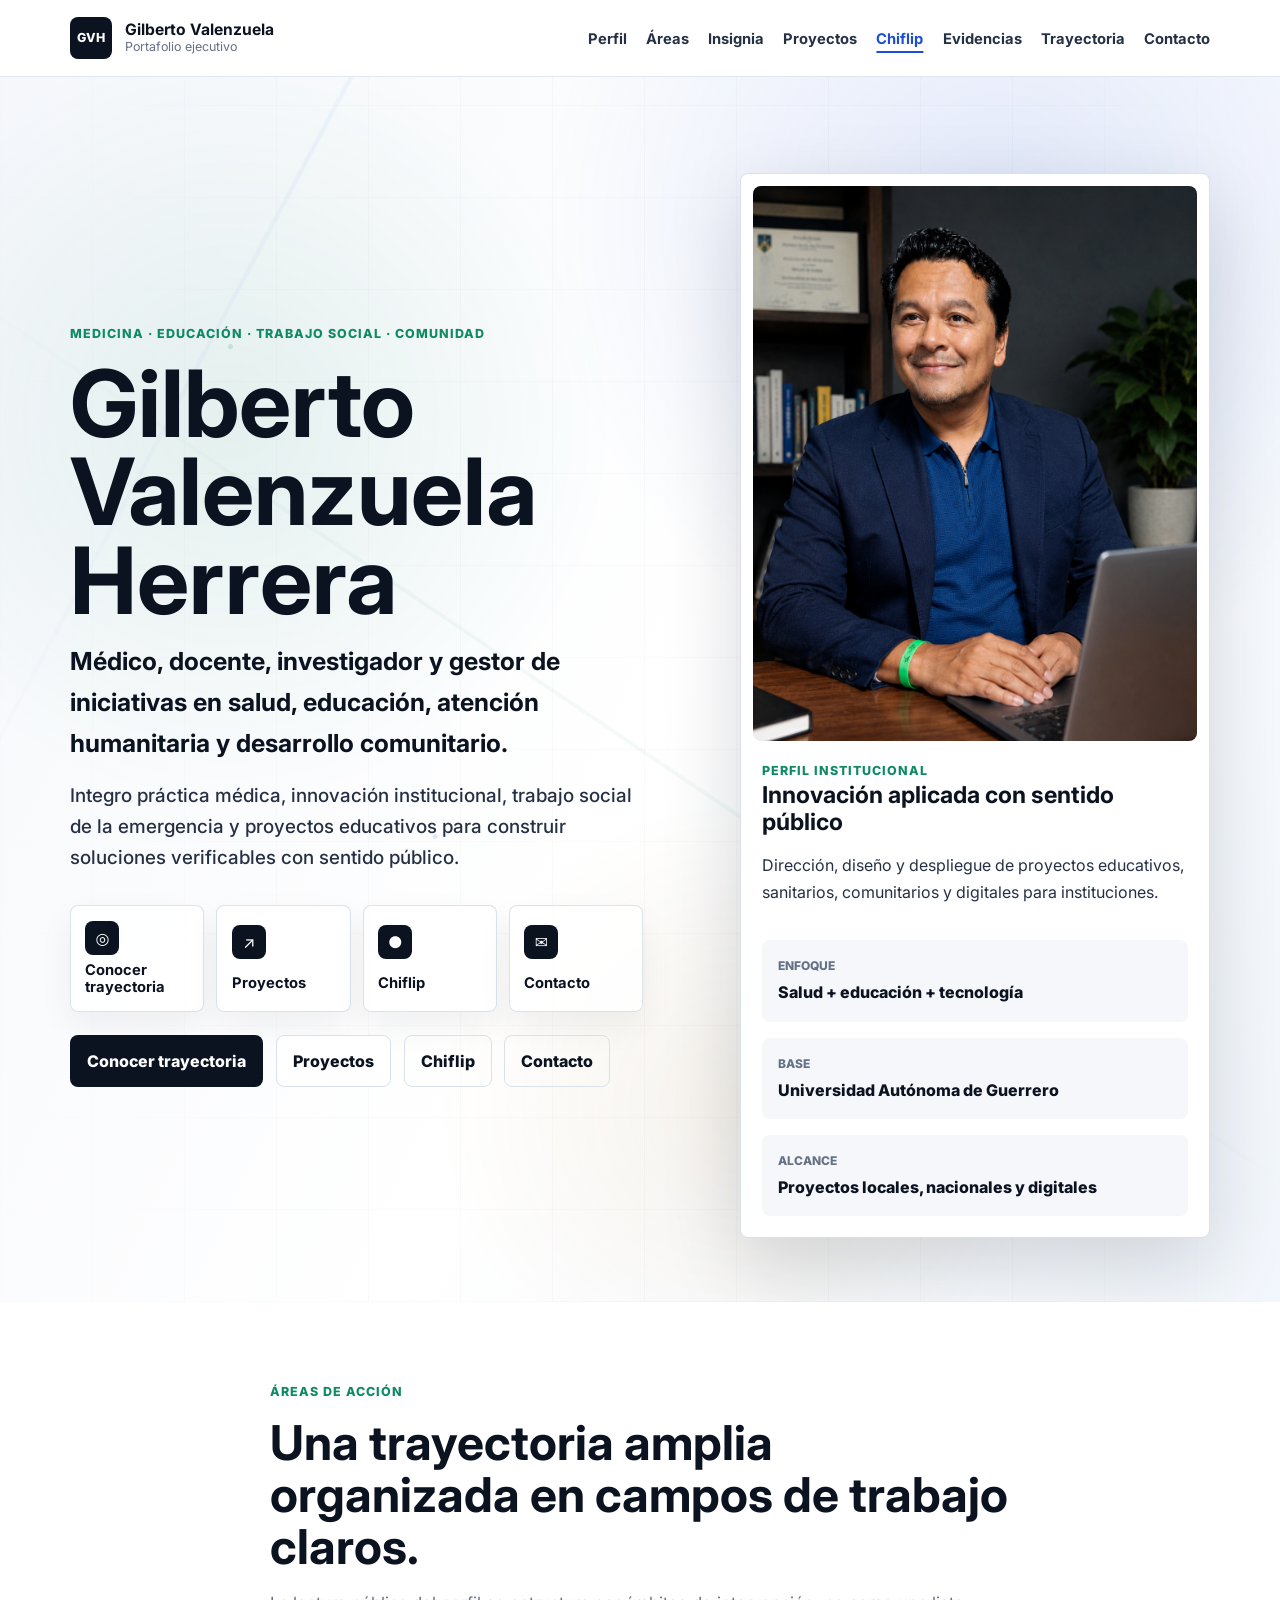
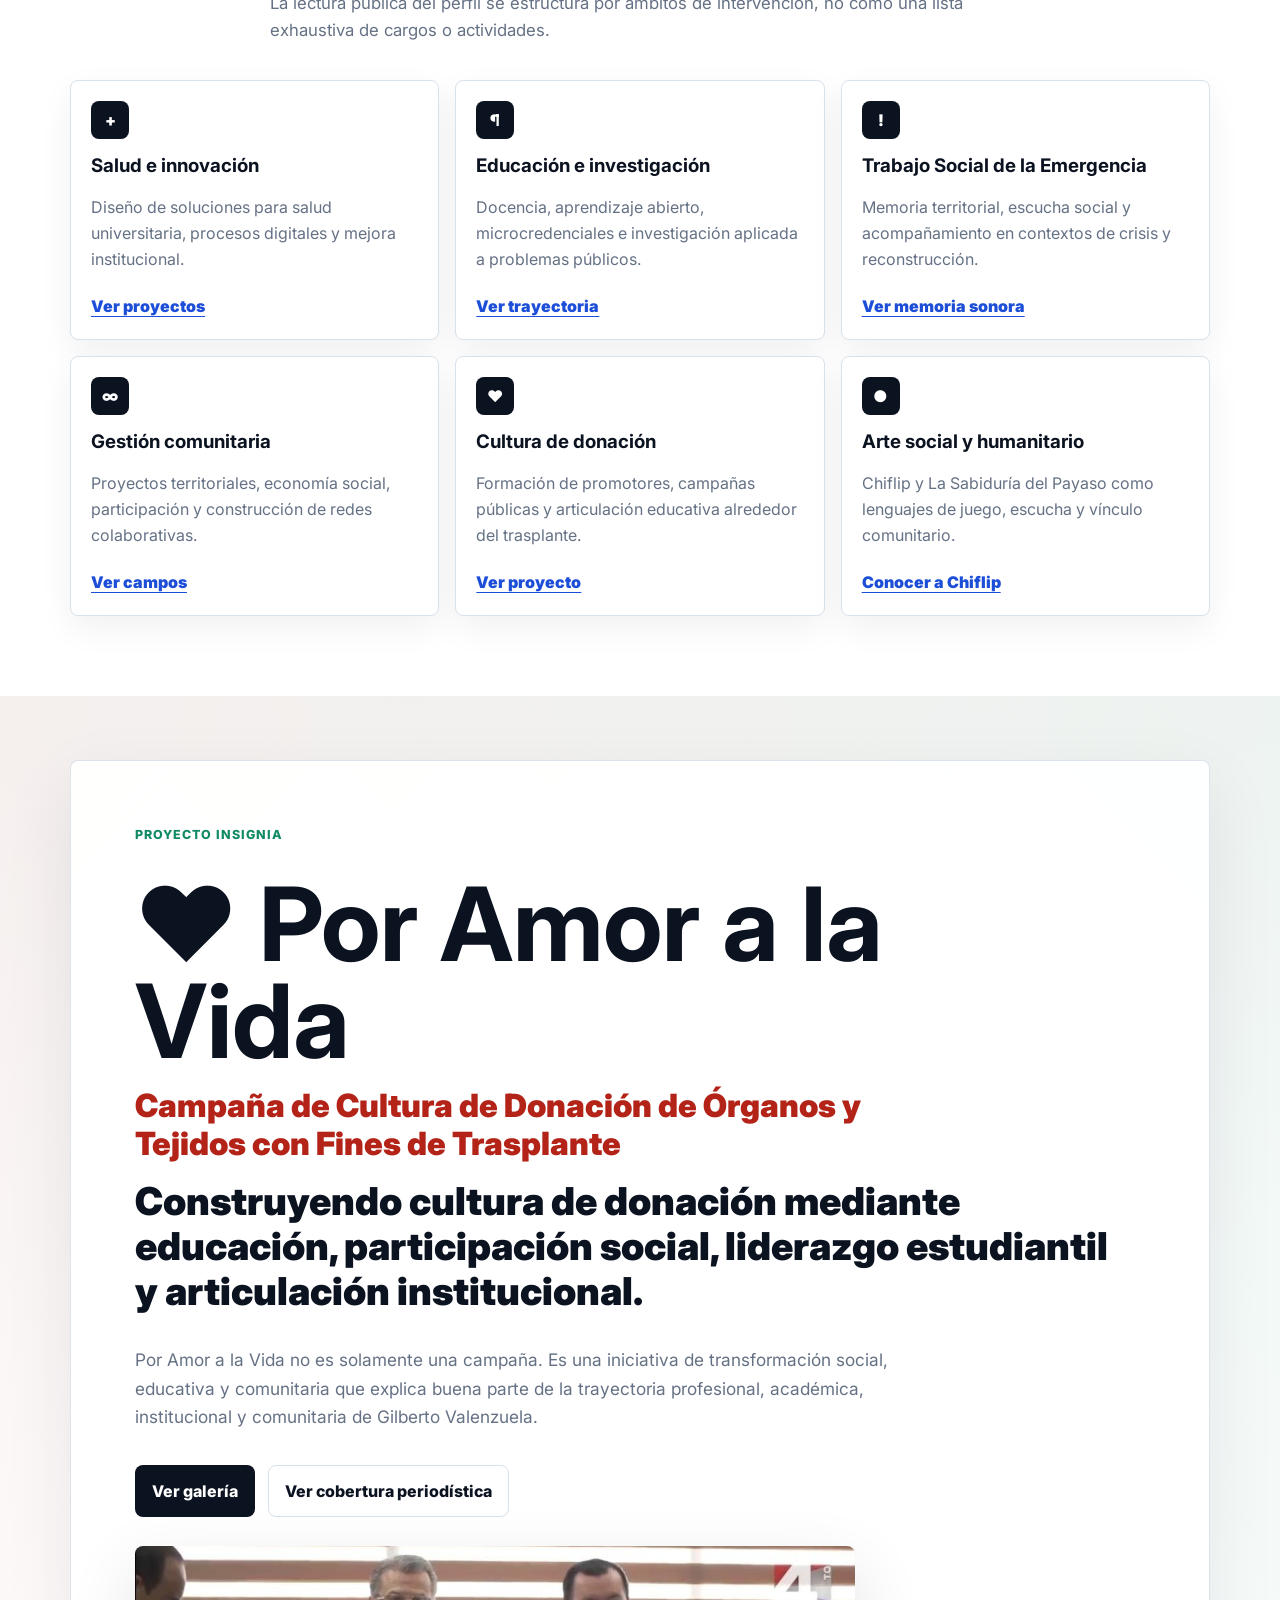
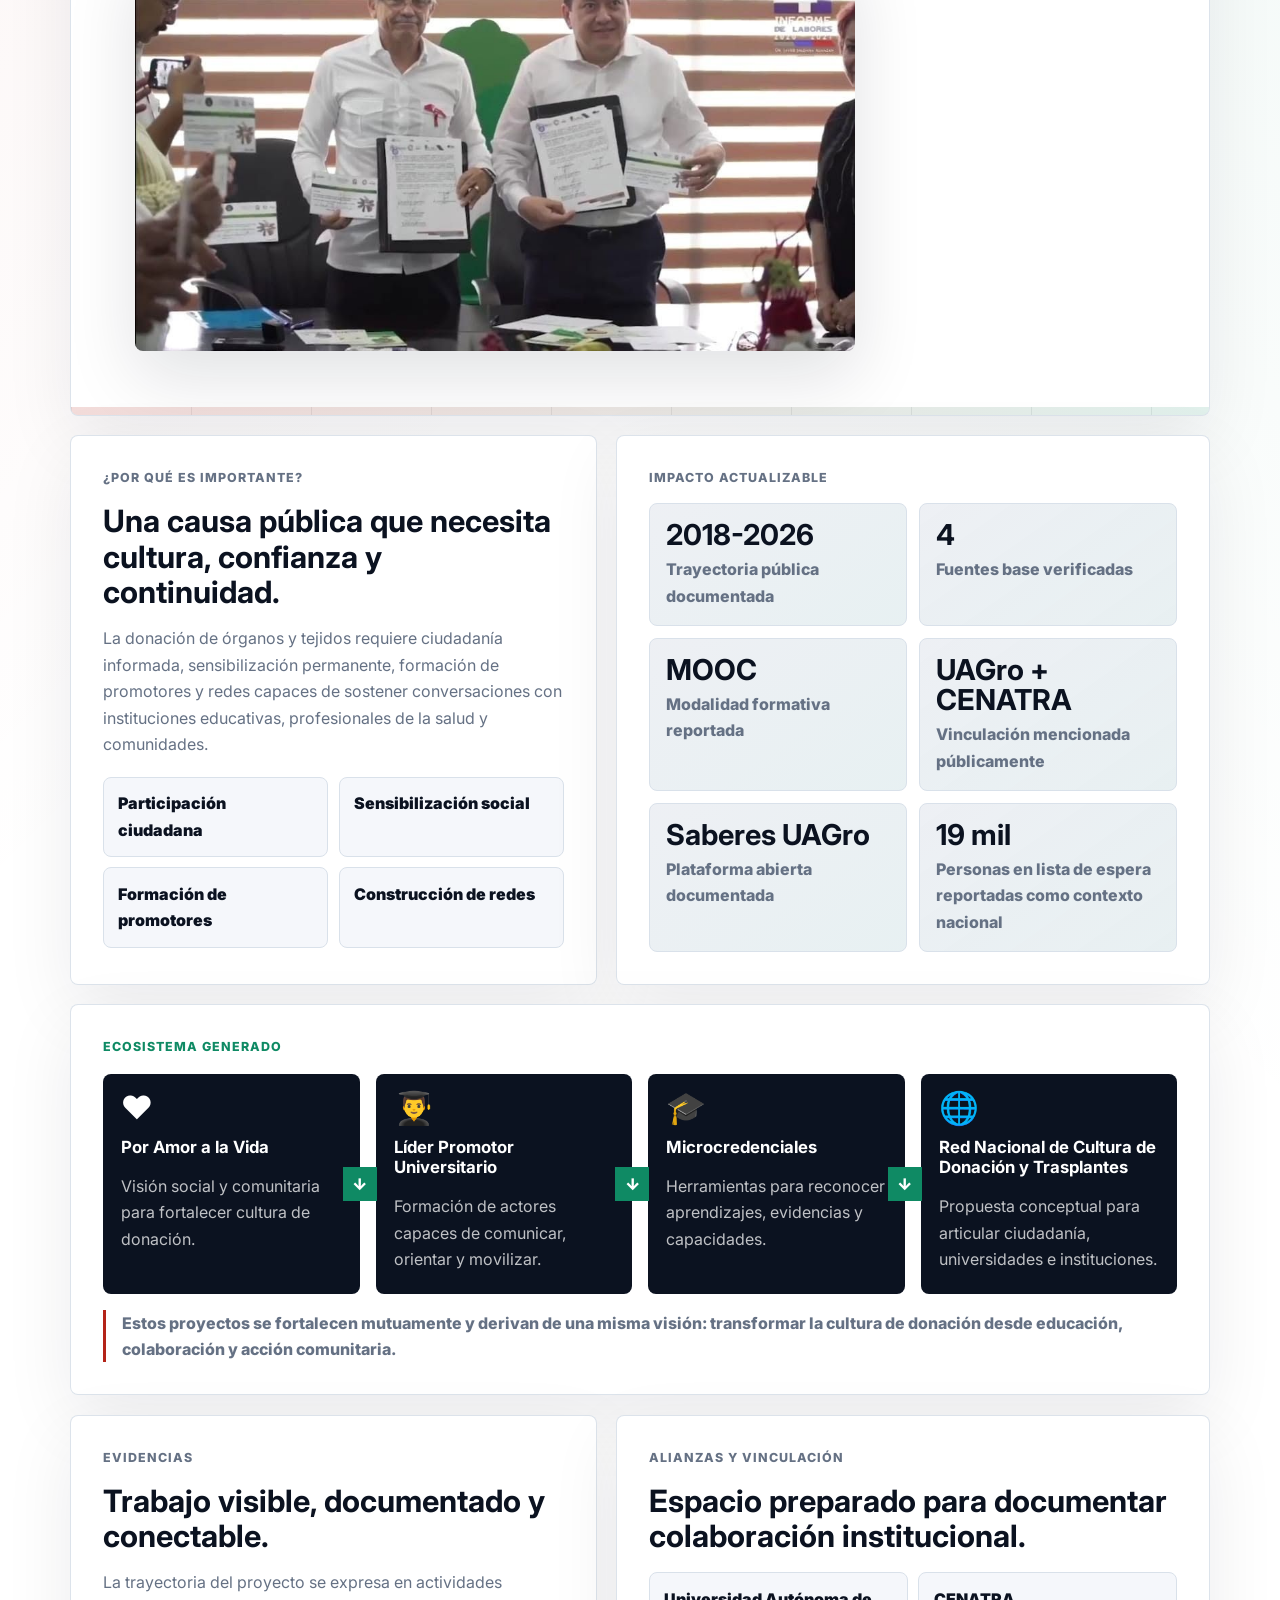
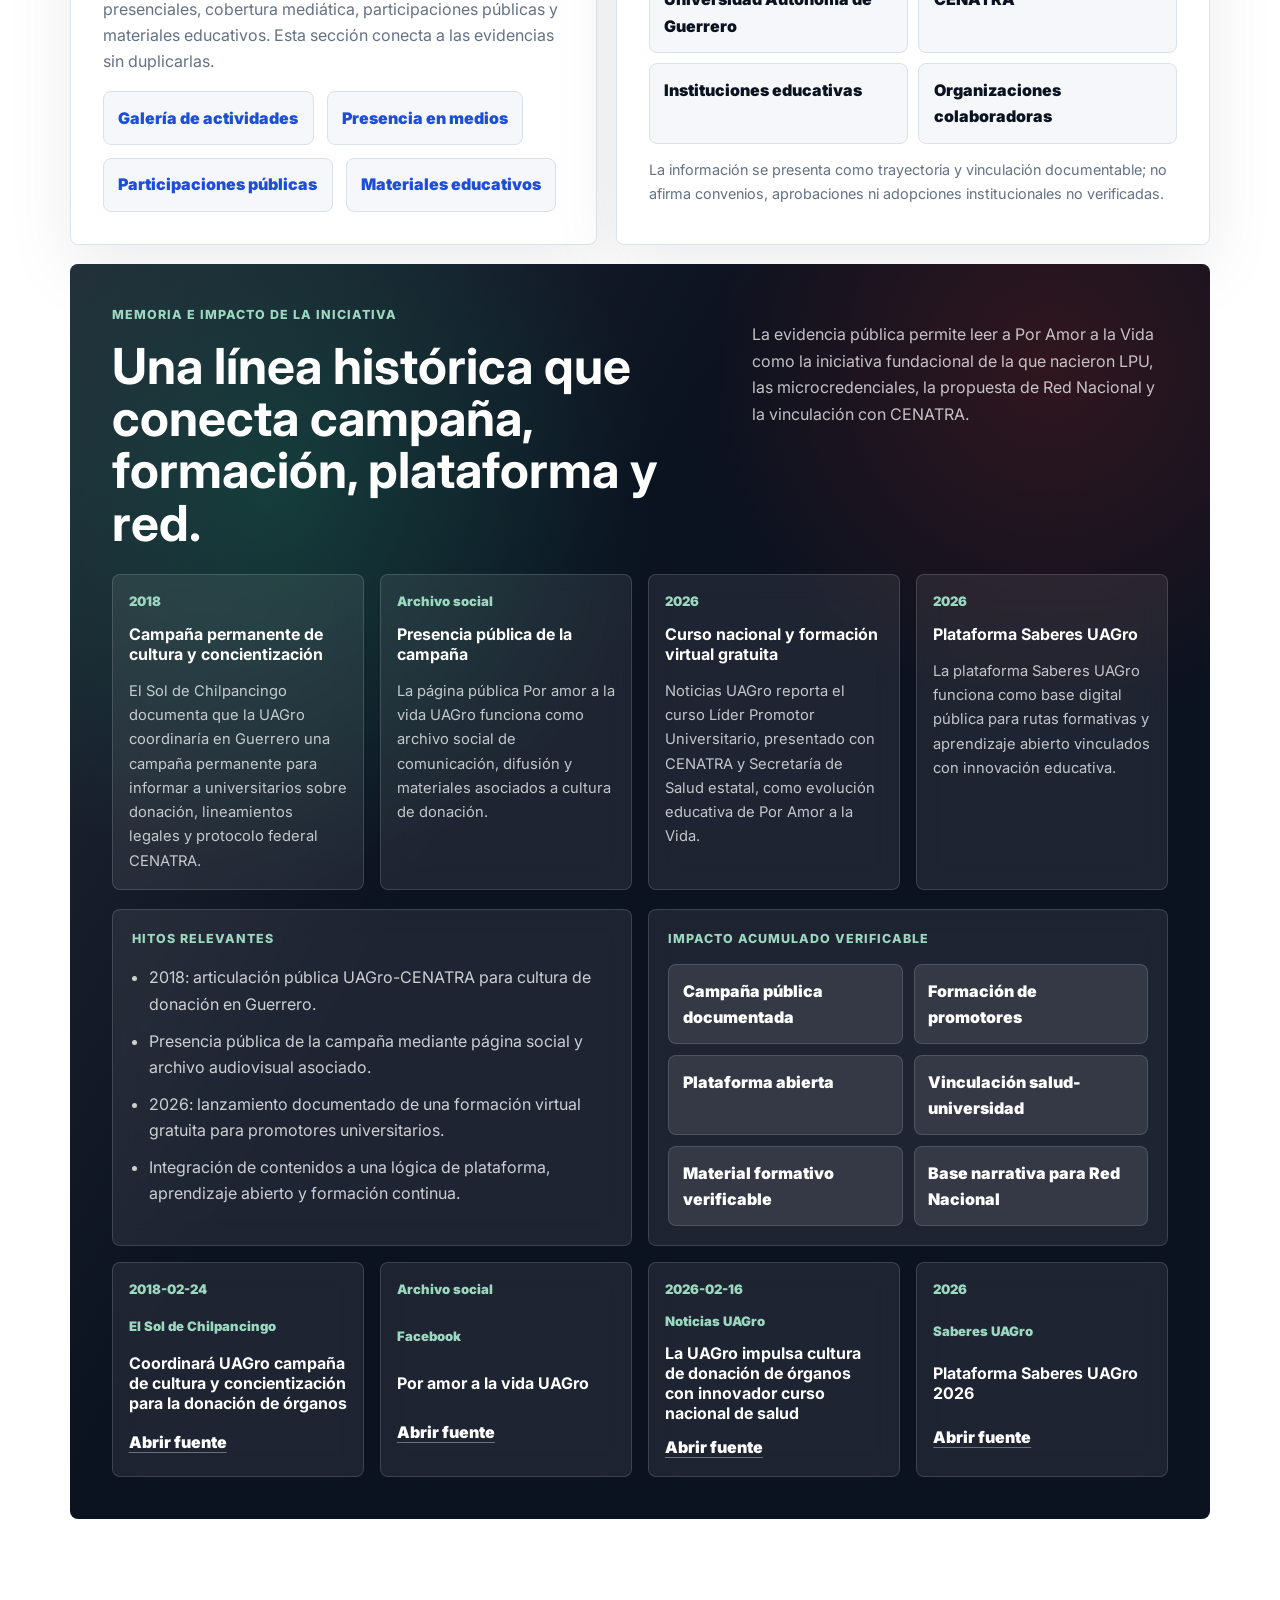
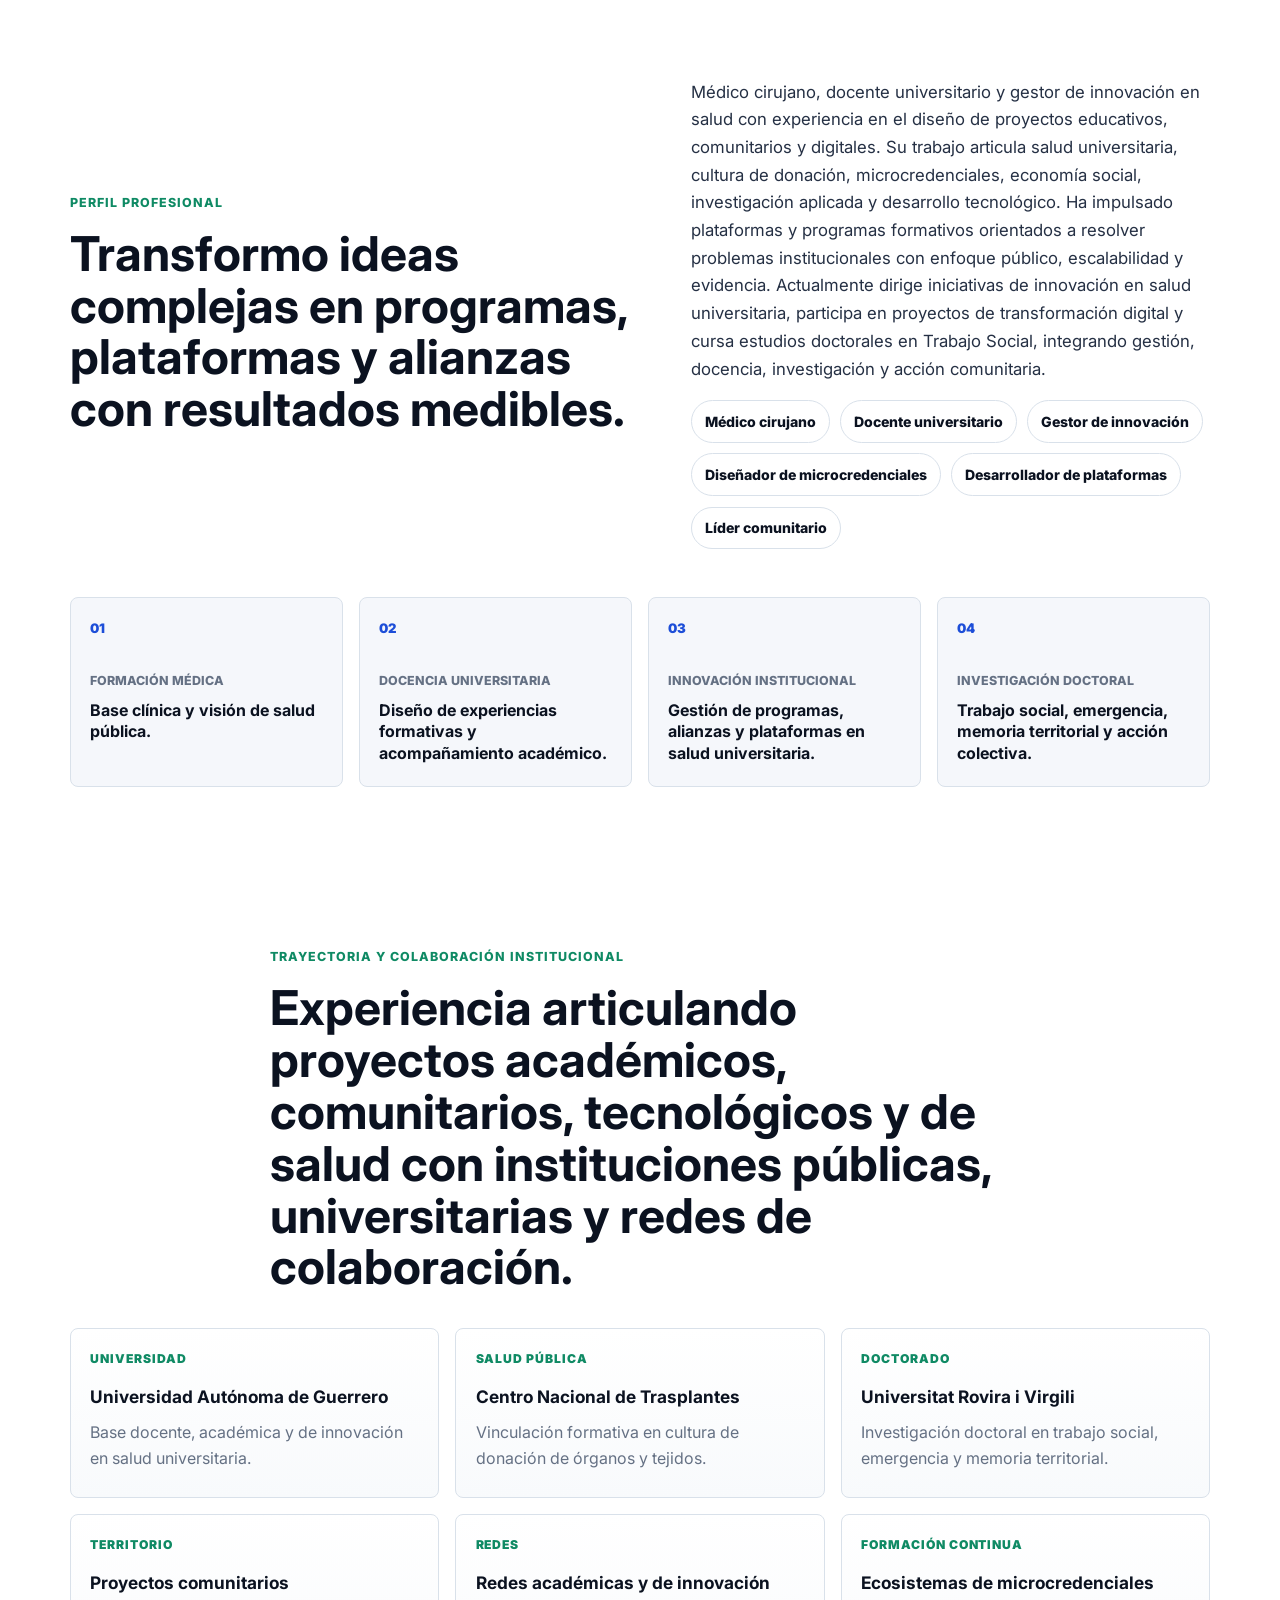
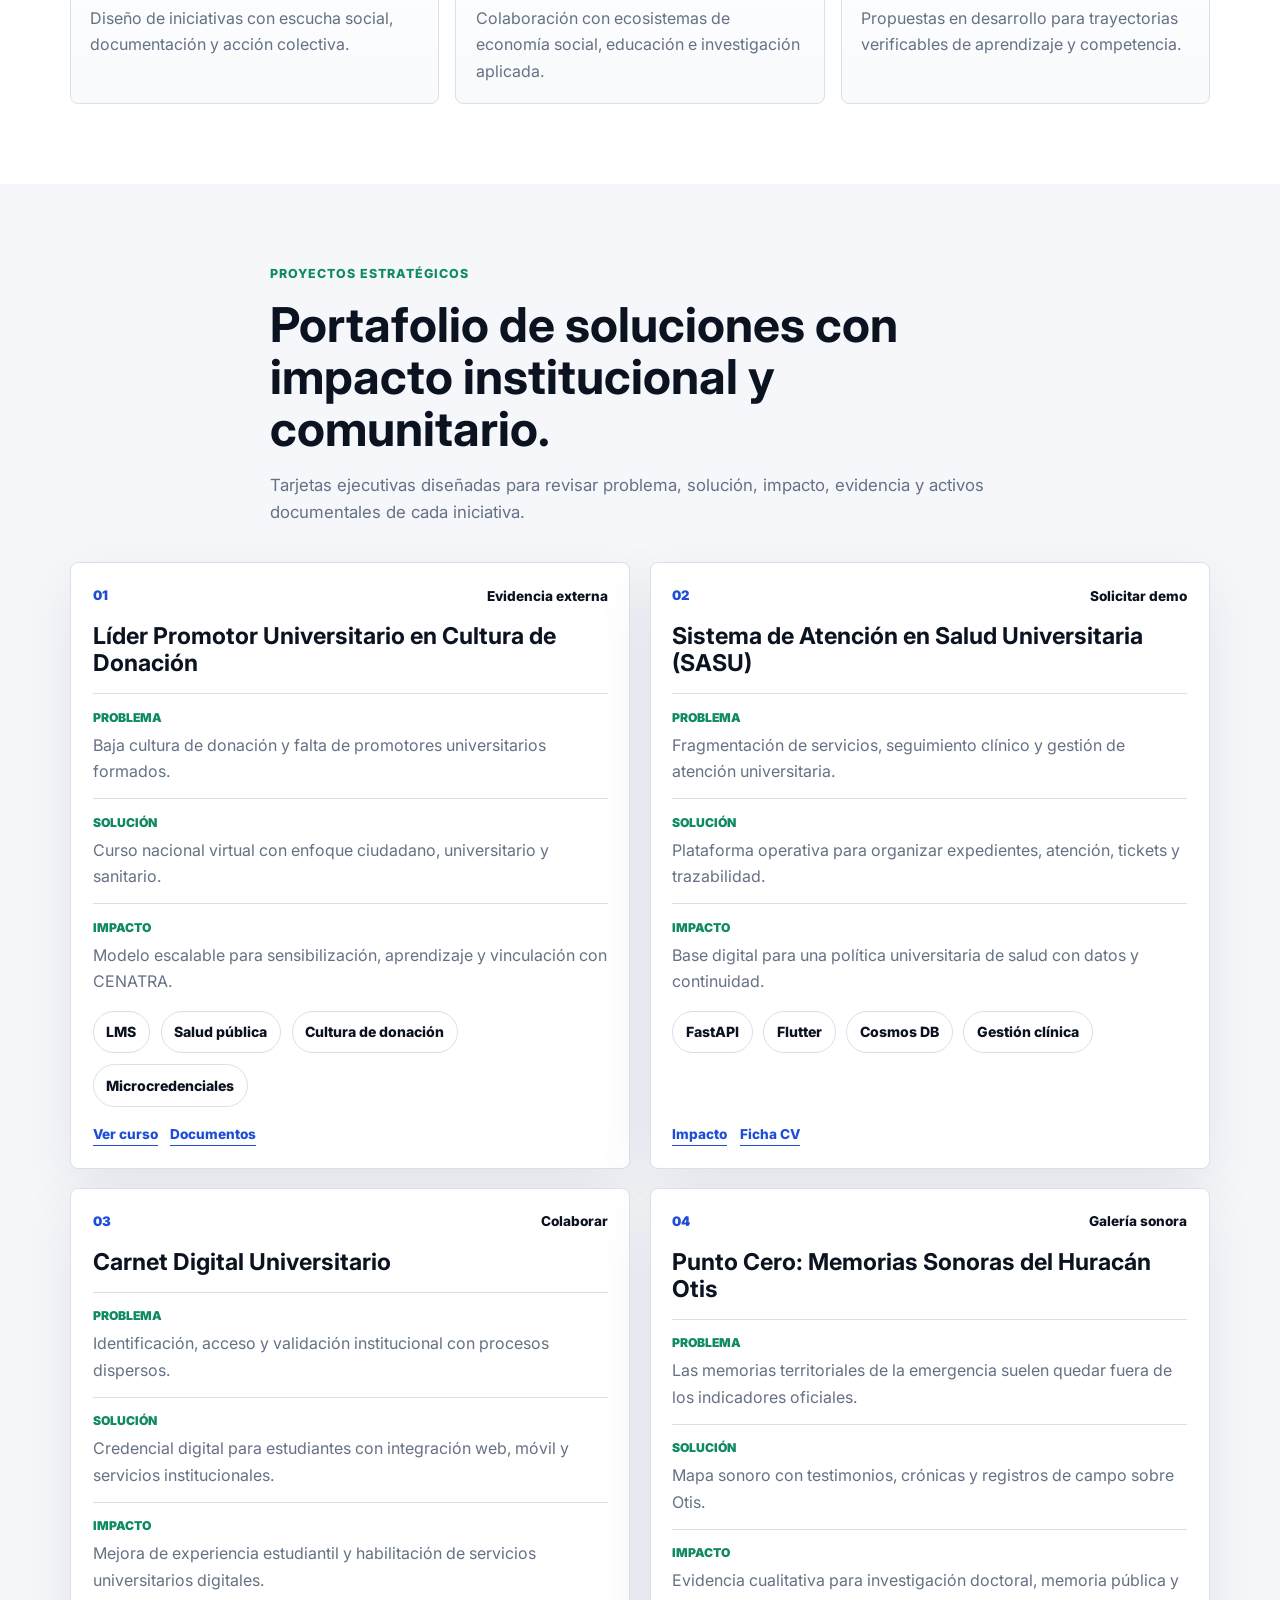
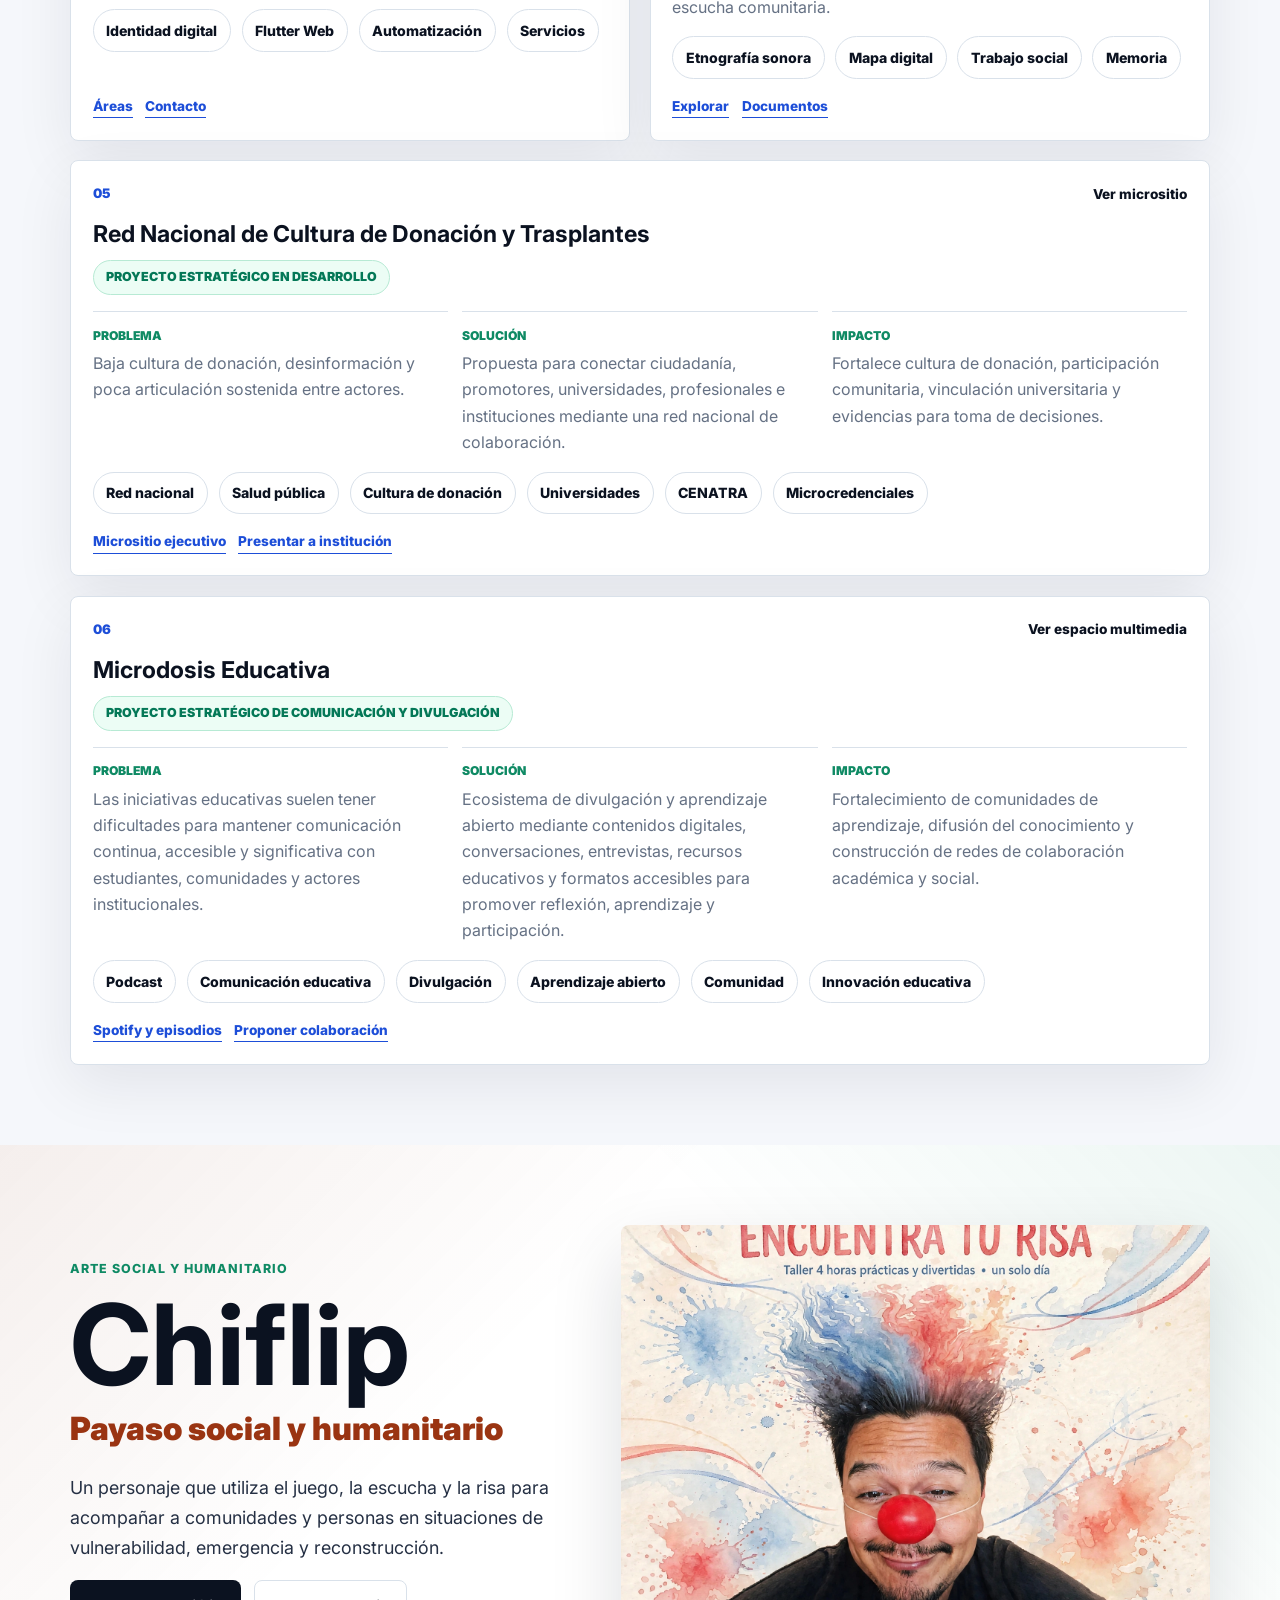
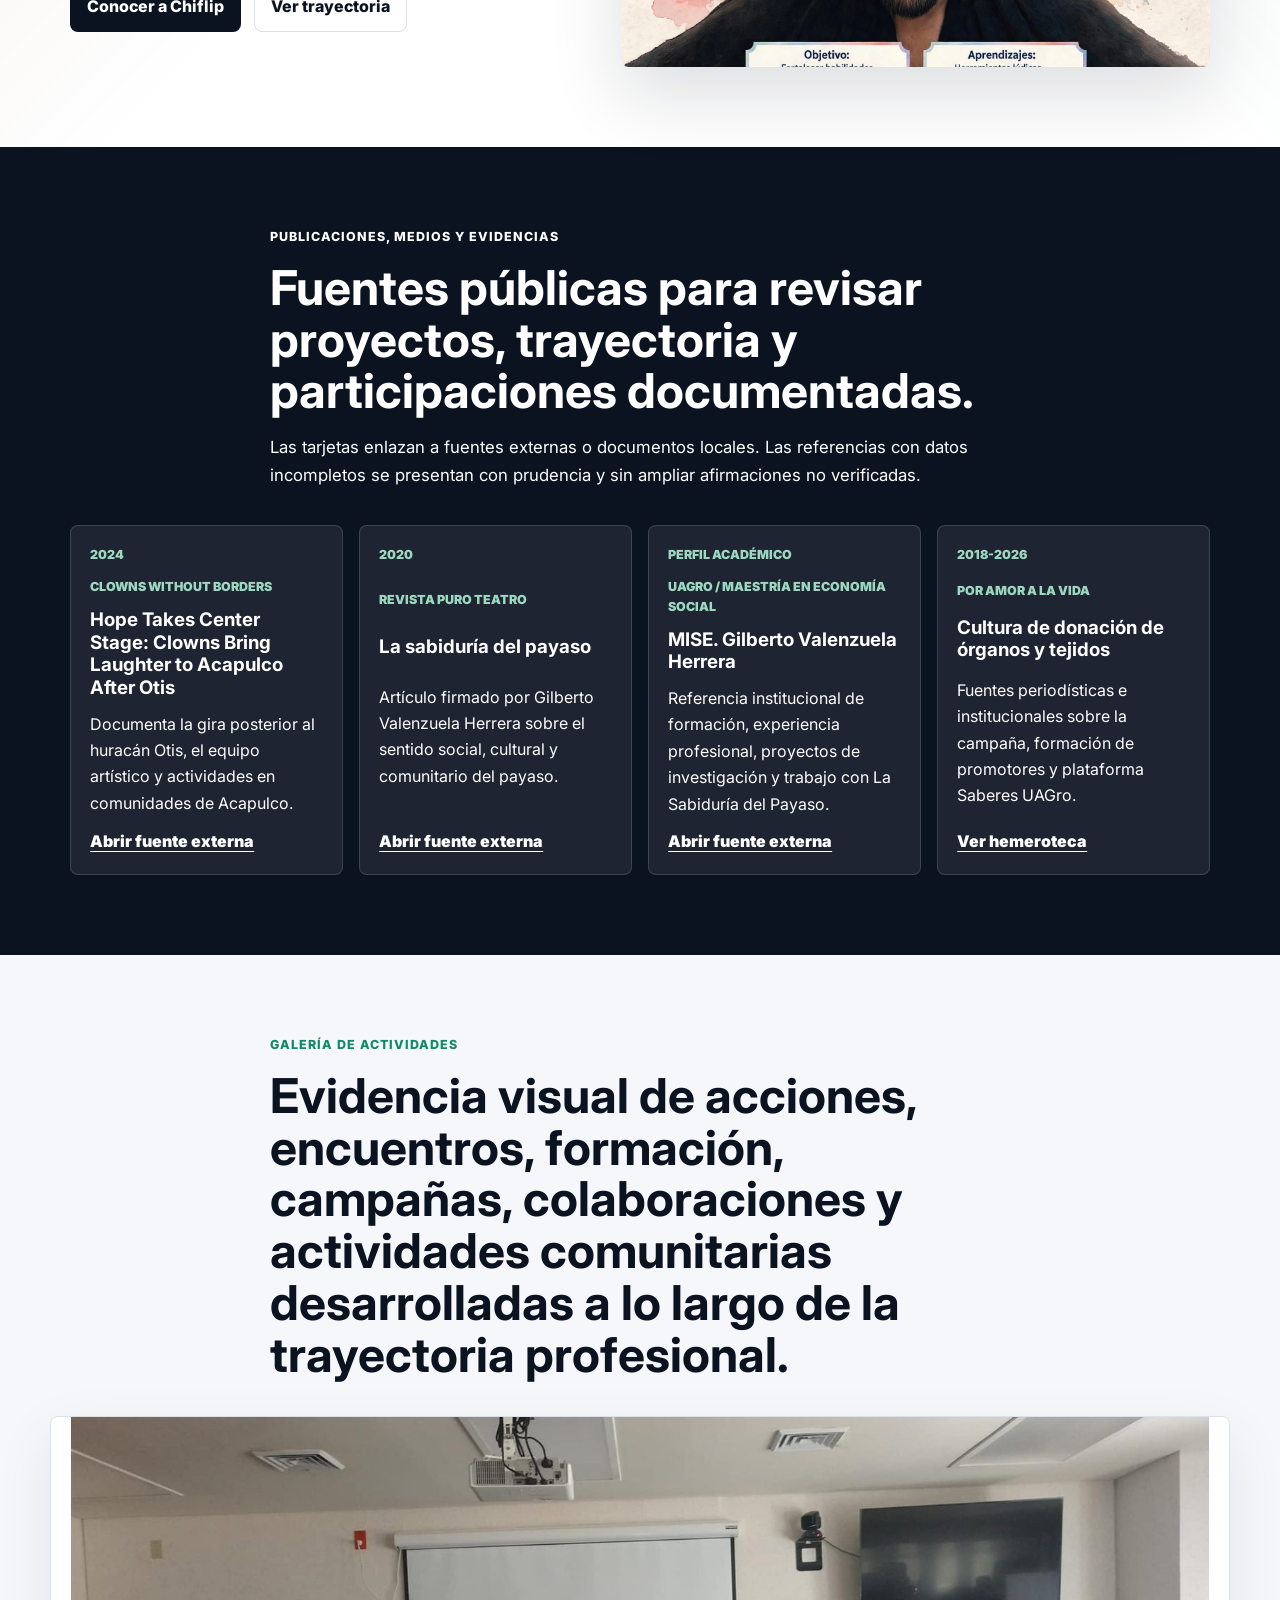
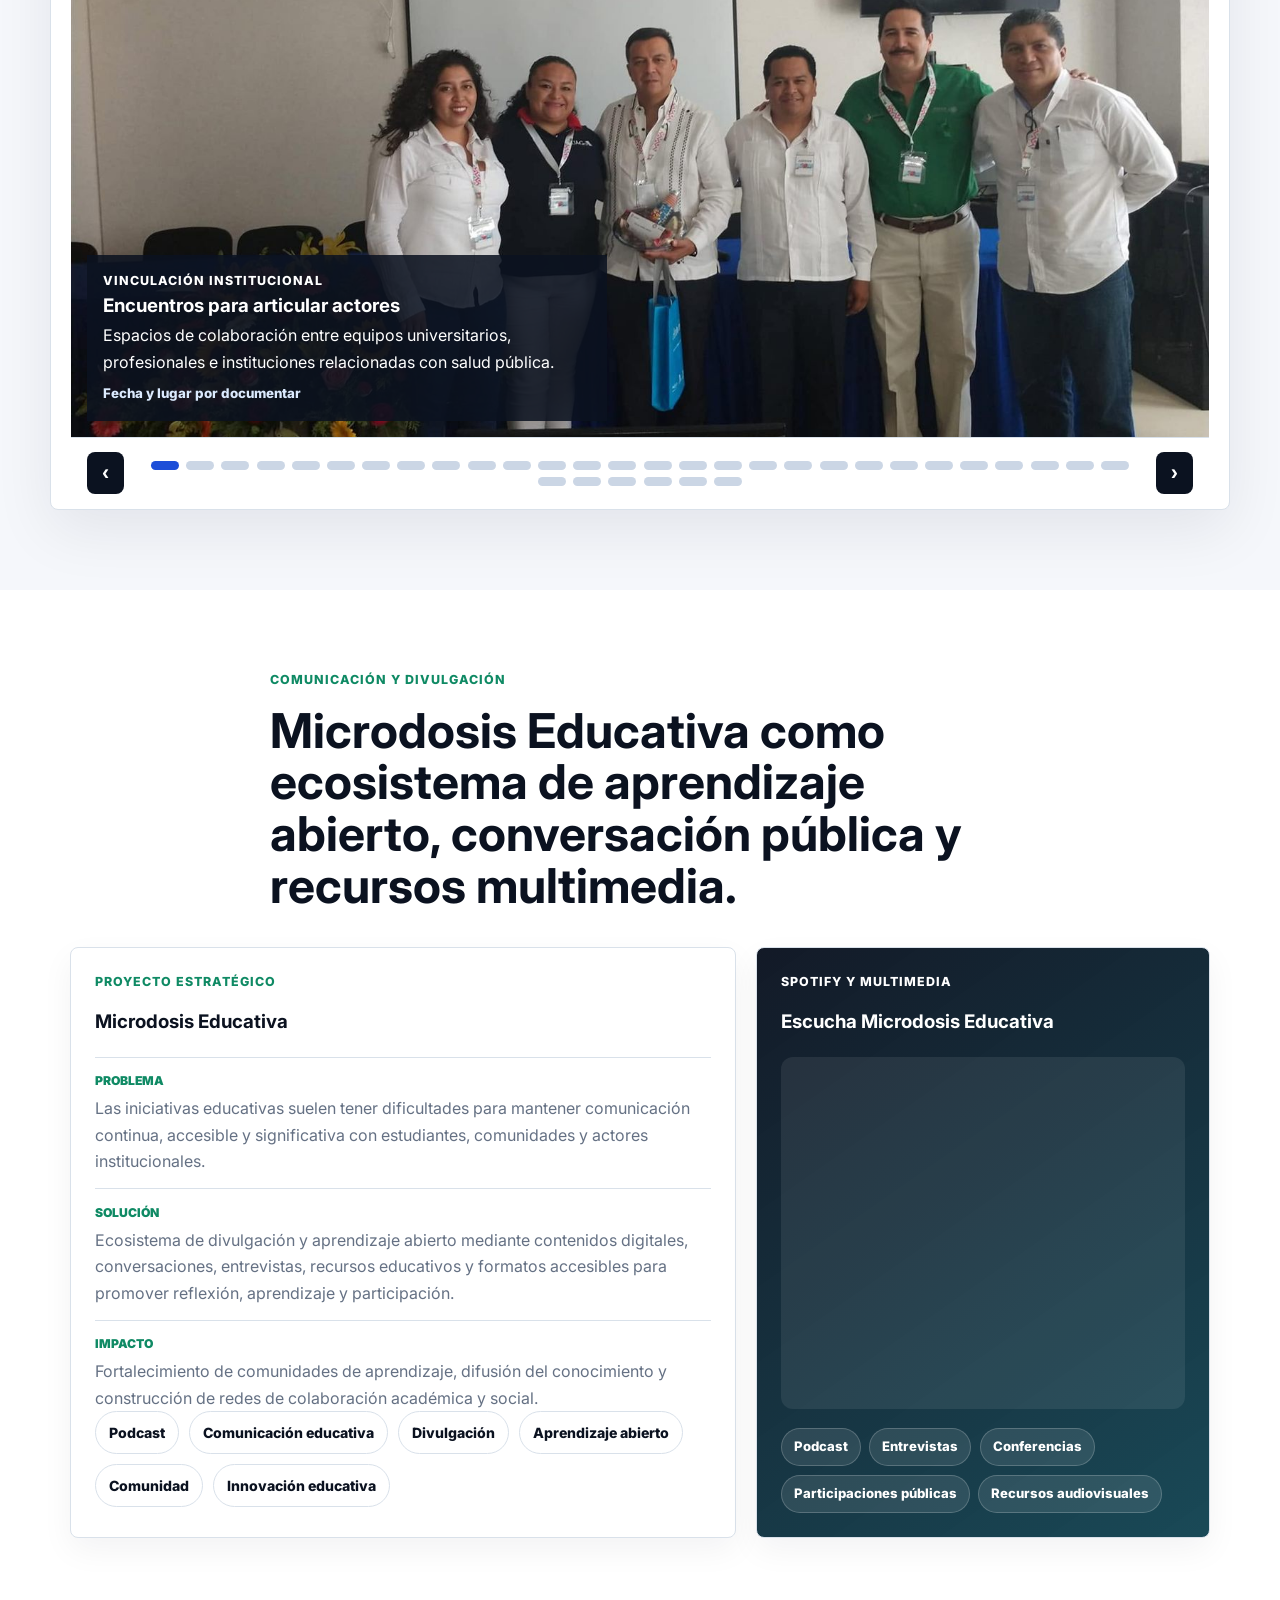
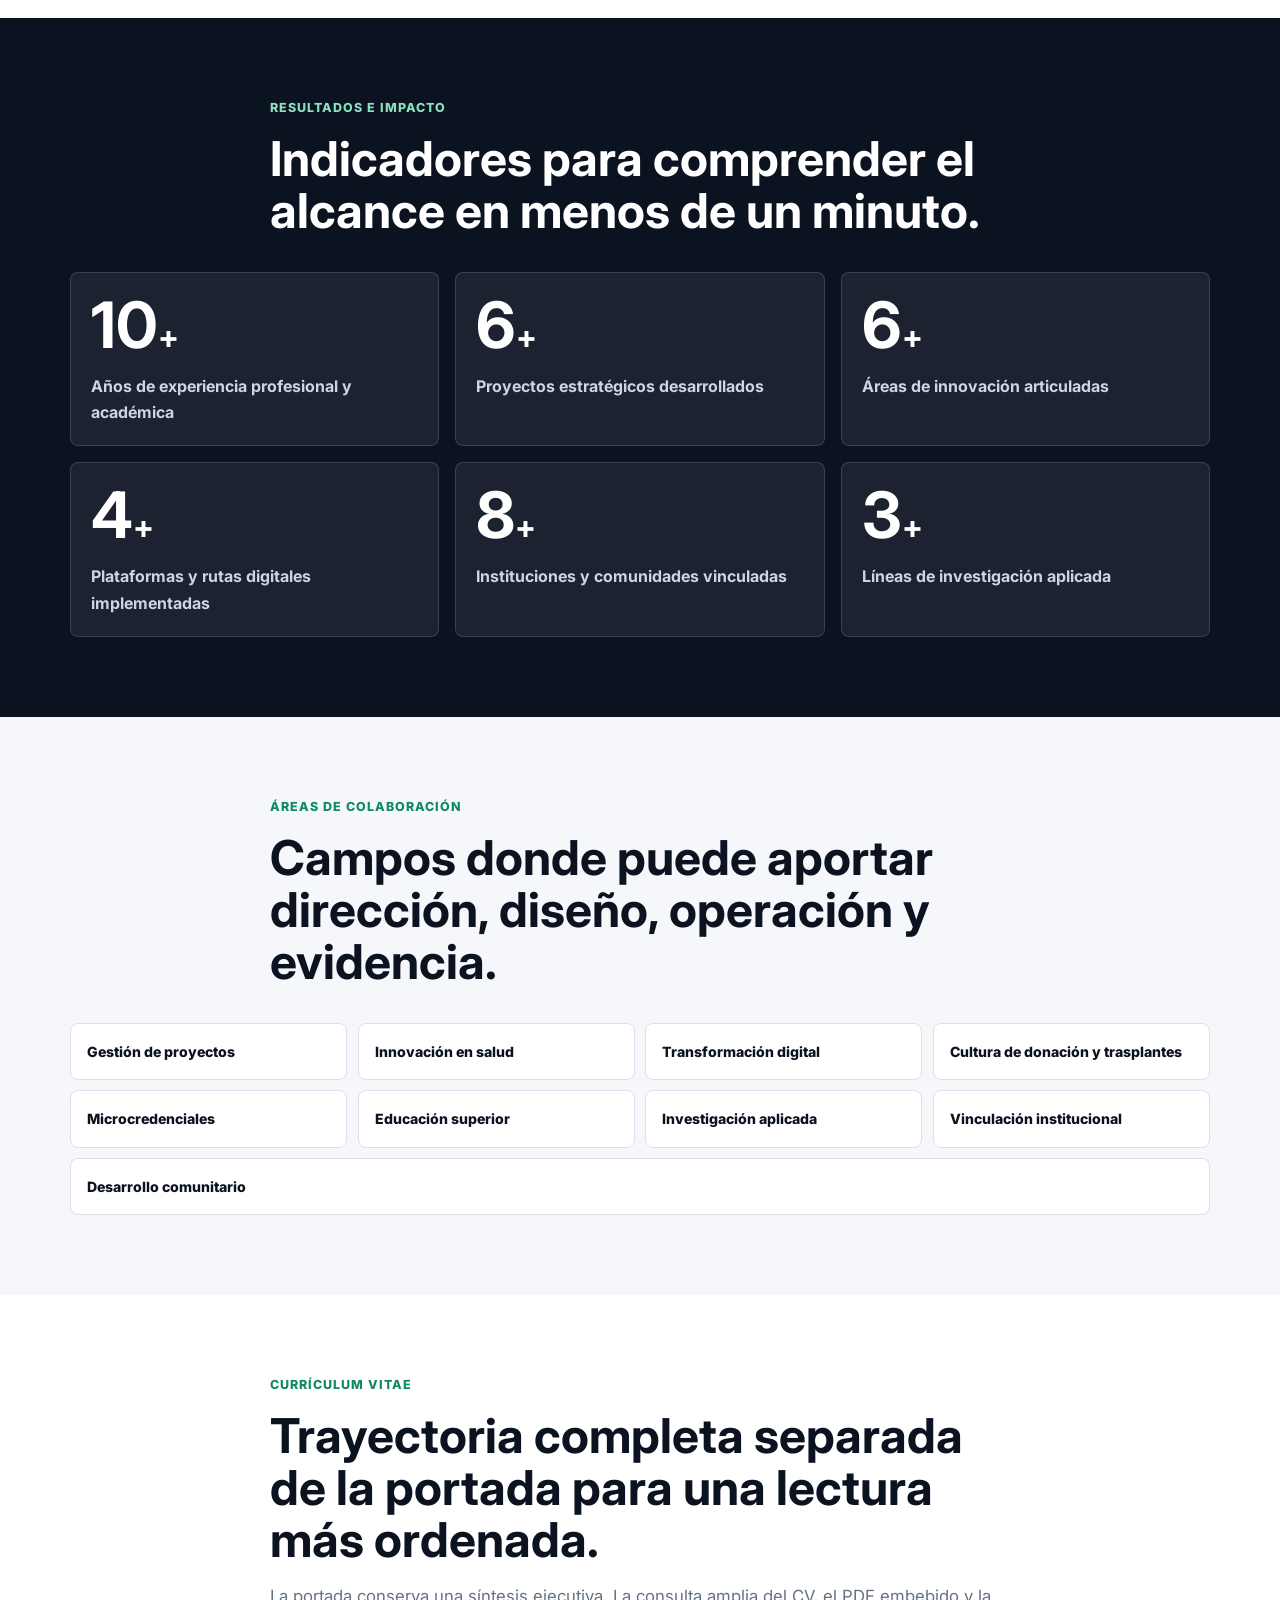
==== commit 483534a7: "Actualiza portada y reseña de Chiflip" ====
--- a/index.html
+++ b/index.html
@@ -582,7 +582,7 @@
                     </div>
                 </div>
                 <figure class="chiflip-entry-image reveal">
-                    <img src="assets/img/gilberto-valenzuela-hero.png" alt="Retrato profesional de Gilberto Valenzuela Herrera" loading="lazy" decoding="async">
+                    <img src="assets/img/encuentrate-en-flow-poster.webp" alt="Cartel Encuéntrate en Flow, encuentra tu risa con Chiflip" loading="lazy" decoding="async">
                 </figure>
             </div>
         </section>
--- a/styles.css
+++ b/styles.css
@@ -2456,6 +2456,87 @@
 .chiflip-timeline p,
 .chiflip-formation-grid li {
     color: var(--muted);
+}
+
+.chiflip-review-layout {
+    align-items: start;
+    display: grid;
+    gap: 2rem;
+    grid-template-columns: minmax(0, 0.72fr) minmax(0, 1fr);
+}
+
+.chiflip-review-card {
+    background: #fff;
+    border: 1px solid var(--line);
+    border-radius: var(--radius);
+    box-shadow: 0 18px 44px rgba(11, 18, 32, 0.06);
+    display: grid;
+    gap: 1rem;
+    padding: clamp(1.4rem, 3vw, 2rem);
+}
+
+.chiflip-review-card p {
+    color: var(--ink);
+    font-size: 1.02rem;
+    line-height: 1.75;
+    margin: 0;
+}
+
+.chiflip-review-points {
+    display: grid;
+    gap: 0.8rem;
+    grid-template-columns: repeat(2, minmax(0, 1fr));
+}
+
+.chiflip-review-points div {
+    background: var(--surface-soft);
+    border: 1px solid var(--line);
+    border-radius: var(--radius-sm);
+    padding: 0.9rem;
+}
+
+.chiflip-review-points strong {
+    color: var(--chiflip-warm);
+    display: block;
+    font-size: 0.82rem;
+    margin-bottom: 0.35rem;
+    text-transform: uppercase;
+}
+
+.chiflip-review-points span {
+    color: var(--muted);
+    display: block;
+    font-size: 0.94rem;
+    line-height: 1.55;
+}
+
+.chiflip-review-tags {
+    display: flex;
+    flex-wrap: wrap;
+    gap: 0.6rem;
+    margin-top: 0.3rem;
+}
+
+.chiflip-review-tags span {
+    background: var(--chiflip-soft);
+    border: 1px solid rgba(154, 52, 18, 0.14);
+    border-radius: 999px;
+    color: var(--chiflip-warm);
+    font-size: 0.84rem;
+    font-weight: 900;
+    padding: 0.45rem 0.7rem;
+}
+
+.review-mail-link {
+    color: var(--chiflip-warm);
+    font-weight: 900;
+    overflow-wrap: anywhere;
+    text-decoration: none;
+}
+
+.review-mail-link:hover,
+.review-mail-link:focus {
+    text-decoration: underline;
 }
 
 .chiflip-formation-grid ul {
@@ -2633,6 +2714,7 @@
     .cv-layout,
     .chiflip-entry-grid,
     .chiflip-hero-grid,
+    .chiflip-review-layout,
     .flagship-grid,
     .flagship-evidence,
     .flagship-memory-header,
@@ -2666,6 +2748,7 @@
     .evidence-grid,
     .chiflip-purpose-grid,
     .chiflip-formation-grid,
+    .chiflip-review-points,
     .chiflip-timeline.memory-timeline {
         grid-template-columns: 1fr;
     }
